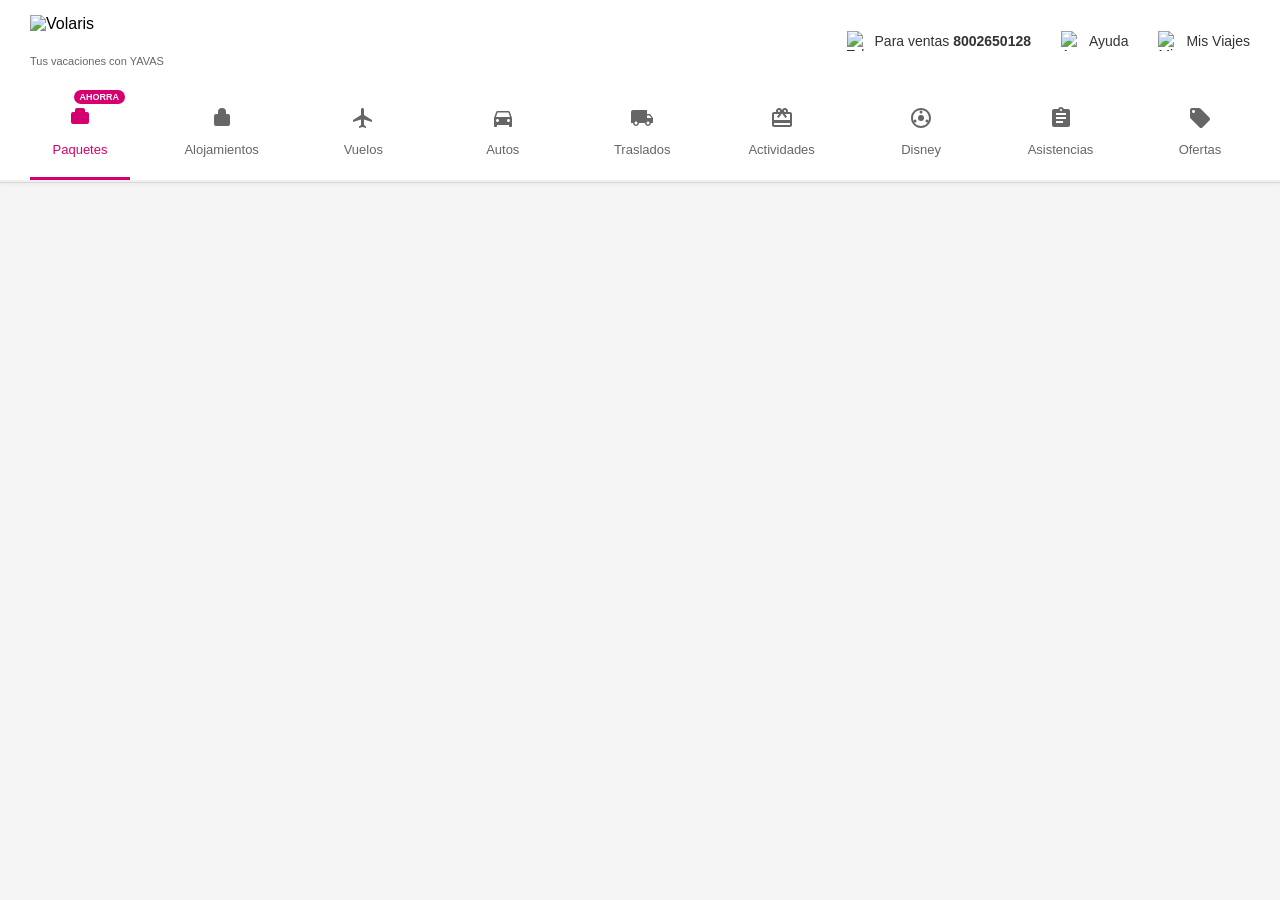
==== index.html @ 801d0556 "primeradiego" ====
<!DOCTYPE html>
<html lang="es">
<head>
    <meta charset="UTF-8">
    <meta name="viewport" content="width=device-width, initial-scale=1.0">
    <title>Volaris Vacaciones</title>
    <link rel="stylesheet" href="styles.css">
</head>
<body>
    <!-- Header -->
    <header class="header">
        <div class="header-container">
            <!-- Logo -->
            <div class="logo-section">
                <img src="logo-volaris.png" alt="Volaris" class="logo">
                <p class="logo-subtitle">Tus vacaciones con YAVAS</p>
            </div>

            <!-- Menú derecho -->
            <div class="header-right">
                <div class="header-item">
                    <img src="icon-phone.png" alt="Teléfono" class="icon-small">
                    <span>Para ventas <strong>8002650128</strong></span>
                </div>
                <div class="header-item">
                    <img src="icon-help.png" alt="Ayuda" class="icon-small">
                    <span>Ayuda</span>
                </div>
                <div class="header-item">
                    <img src="icon-suitcase.png" alt="Mis Viajes" class="icon-small">
                    <span>Mis Viajes</span>
                </div>
            </div>
        </div>

        <!-- Navegación principal -->
        <nav class="main-nav">
            <div class="nav-container">
                <a href="#" class="nav-item active">
                    <div class="nav-icon">
                        <svg width="24" height="24" viewBox="0 0 24 24" fill="currentColor">
                            <rect x="3" y="6" width="18" height="12" rx="2"/>
                            <path d="M7 6V4a2 2 0 012-2h6a2 2 0 012 2v2"/>
                        </svg>
                    </div>
                    <span>Paquetes</span>
                    <div class="active-badge">AHORRA</div>
                </a>

                <a href="#" class="nav-item">
                    <div class="nav-icon">
                        <svg width="24" height="24" viewBox="0 0 24 24" fill="currentColor">
                            <rect x="4" y="8" width="16" height="12" rx="2"/>
                            <path d="M8 8V6a4 4 0 018 0v2"/>
                        </svg>
                    </div>
                    <span>Alojamientos</span>
                </a>

                <a href="#" class="nav-item">
                    <div class="nav-icon">
                        <svg width="24" height="24" viewBox="0 0 24 24" fill="currentColor">
                            <path d="M21 16v-2l-8-5V3.5c0-.83-.67-1.5-1.5-1.5S10 2.67 10 3.5V9l-8 5v2l8-2.5V19l-2 1.5V22l3.5-1 3.5 1v-1.5L13 19v-5.5l8 2.5z"/>
                        </svg>
                    </div>
                    <span>Vuelos</span>
                </a>

                <a href="#" class="nav-item">
                    <div class="nav-icon">
                        <svg width="24" height="24" viewBox="0 0 24 24" fill="currentColor">
                            <path d="M18.92 6.01C18.72 5.42 18.16 5 17.5 5h-11c-.66 0-1.21.42-1.42 1.01L3 12v8c0 .55.45 1 1 1h1c.55 0 1-.45 1-1v-1h12v1c0 .55.45 1 1 1h1c.55 0 1-.45 1-1v-8l-2.08-5.99zM6.5 16c-.83 0-1.5-.67-1.5-1.5S5.67 13 6.5 13s1.5.67 1.5 1.5S7.33 16 6.5 16zm11 0c-.83 0-1.5-.67-1.5-1.5s.67-1.5 1.5-1.5 1.5.67 1.5 1.5-.67 1.5-1.5 1.5zM5 11l1.5-4.5h11L19 11H5z"/>
                        </svg>
                    </div>
                    <span>Autos</span>
                </a>

                <a href="#" class="nav-item">
                    <div class="nav-icon">
                        <svg width="24" height="24" viewBox="0 0 24 24" fill="currentColor">
                            <path d="M20 8h-3V4H3c-1.1 0-2 .9-2 2v11h2c0 1.66 1.34 3 3 3s3-1.34 3-3h6c0 1.66 1.34 3 3 3s3-1.34 3-3h2v-5l-3-4zM6 18.5c-.83 0-1.5-.67-1.5-1.5s.67-1.5 1.5-1.5 1.5.67 1.5 1.5-.67 1.5-1.5 1.5zm13.5-9l1.96 2.5H17V9.5h2.5zm-1.5 9c-.83 0-1.5-.67-1.5-1.5s.67-1.5 1.5-1.5 1.5.67 1.5 1.5-.67 1.5-1.5 1.5z"/>
                        </svg>
                    </div>
                    <span>Traslados</span>
                </a>

                <a href="#" class="nav-item">
                    <div class="nav-icon">
                        <svg width="24" height="24" viewBox="0 0 24 24" fill="currentColor">
                            <path d="M20 6h-2.18c.11-.31.18-.65.18-1 0-1.66-1.34-3-3-3-1.05 0-1.96.54-2.5 1.35l-.5.67-.5-.68C10.96 2.54 10.05 2 9 2 7.34 2 6 3.34 6 5c0 .35.07.69.18 1H4c-1.11 0-1.99.89-1.99 2L2 19c0 1.11.89 2 2 2h16c1.11 0 2-.89 2-2V8c0-1.11-.89-2-2-2zm-5-2c.55 0 1 .45 1 1s-.45 1-1 1-1-.45-1-1 .45-1 1-1zM9 4c.55 0 1 .45 1 1s-.45 1-1 1-1-.45-1-1 .45-1 1-1zm11 15H4v-2h16v2zm0-5H4V8h5.08L7 10.83 8.62 12 11 8.76l1-1.36 1 1.36L15.38 12 17 10.83 14.92 8H20v6z"/>
                        </svg>
                    </div>
                    <span>Actividades</span>
                </a>

                <a href="#" class="nav-item">
                    <div class="nav-icon">
                        <svg width="24" height="24" viewBox="0 0 24 24" fill="currentColor">
                            <circle cx="12" cy="12" r="3"/>
                            <circle cx="12" cy="6" r="1.5"/>
                            <circle cx="6" cy="15" r="1.5"/>
                            <circle cx="18" cy="15" r="1.5"/>
                            <path d="M12 2C6.48 2 2 6.48 2 12s4.48 10 10 10 10-4.48 10-10S17.52 2 12 2zm0 18c-4.41 0-8-3.59-8-8s3.59-8 8-8 8 3.59 8 8-3.59 8-8 8z"/>
                        </svg>
                    </div>
                    <span>Disney</span>
                </a>

                <a href="#" class="nav-item">
                    <div class="nav-icon">
                        <svg width="24" height="24" viewBox="0 0 24 24" fill="currentColor">
                            <path d="M19 3h-4.18C14.4 1.84 13.3 1 12 1c-1.3 0-2.4.84-2.82 2H5c-1.1 0-2 .9-2 2v14c0 1.1.9 2 2 2h14c1.1 0 2-.9 2-2V5c0-1.1-.9-2-2-2zm-7 0c.55 0 1 .45 1 1s-.45 1-1 1-1-.45-1-1 .45-1 1-1zm2 14H7v-2h7v2zm3-4H7v-2h10v2zm0-4H7V7h10v2z"/>
                        </svg>
                    </div>
                    <span>Asistencias</span>
                </a>

                <a href="#" class="nav-item">
                    <div class="nav-icon">
                        <svg width="24" height="24" viewBox="0 0 24 24" fill="currentColor">
                            <path d="M21.41 11.58l-9-9C12.05 2.22 11.55 2 11 2H4c-1.1 0-2 .9-2 2v7c0 .55.22 1.05.59 1.42l9 9c.36.36.86.58 1.41.58.55 0 1.05-.22 1.41-.59l7-7c.37-.36.59-.86.59-1.41 0-.55-.23-1.06-.59-1.42zM5.5 7C4.67 7 4 6.33 4 5.5S4.67 4 5.5 4 7 4.67 7 5.5 6.33 7 5.5 7z"/>
                        </svg>
                    </div>
                    <span>Ofertas</span>
                </a>
            </div>
        </nav>
    </header>
</body>
</html>
---- styles.css ----
* {
    margin: 0;
    padding: 0;
    box-sizing: border-box;
}

body {
    font-family: -apple-system, BlinkMacSystemFont, 'Segoe UI', Arial, sans-serif;
    background-color: #f5f5f5;
}

/* Header superior */
.header {
    background-color: white;
    border-bottom: 1px solid #e0e0e0;
}

.header-container {
    max-width: 1400px;
    margin: 0 auto;
    padding: 15px 30px;
    display: flex;
    justify-content: space-between;
    align-items: center;
}

.logo-section {
    display: flex;
    flex-direction: column;
    gap: 5px;
}

.logo {
    height: 35px;
}

.logo-subtitle {
    font-size: 11px;
    color: #666;
    margin: 0;
}

.header-right {
    display: flex;
    gap: 30px;
    align-items: center;
}

.header-item {
    display: flex;
    align-items: center;
    gap: 8px;
    font-size: 14px;
    color: #333;
    cursor: pointer;
}

.header-item:hover {
    color: #d5006d;
}

.icon-small {
    width: 20px;
    height: 20px;
}

/* Navegación principal */
.main-nav {
    background-color: white;
    border-bottom: 2px solid #f0f0f0;
    box-shadow: 0 2px 4px rgba(0,0,0,0.05);
}

.nav-container {
    max-width: 1400px;
    margin: 0 auto;
    padding: 0 30px;
    display: flex;
    justify-content: space-between;
    overflow-x: auto;
}

.nav-item {
    display: flex;
    flex-direction: column;
    align-items: center;
    padding: 20px 15px;
    text-decoration: none;
    color: #666;
    position: relative;
    transition: all 0.3s ease;
    min-width: 100px;
    gap: 8px;
}

.nav-item:hover {
    color: #d5006d;
    background-color: #fef5fb;
}

.nav-item.active {
    color: #d5006d;
    border-bottom: 3px solid #d5006d;
}

.nav-icon {
    width: 32px;
    height: 32px;
    display: flex;
    align-items: center;
    justify-content: center;
}

.nav-icon svg {
    width: 24px;
    height: 24px;
}

.nav-item span {
    font-size: 13px;
    font-weight: 500;
    text-align: center;
}

.active-badge {
    position: absolute;
    top: 8px;
    right: 5px;
    background-color: #d5006d;
    color: white;
    font-size: 9px;
    font-weight: bold;
    padding: 2px 6px;
    border-radius: 10px;
}

/* Responsive */
@media (max-width: 768px) {
    .header-container {
        flex-direction: column;
        gap: 15px;
    }

    .header-right {
        flex-wrap: wrap;
        justify-content: center;
    }

    .nav-container {
        overflow-x: scroll;
        -webkit-overflow-scrolling: touch;
    }

    .nav-item {
        min-width: 80px;
        padding: 15px 10px;
    }
}
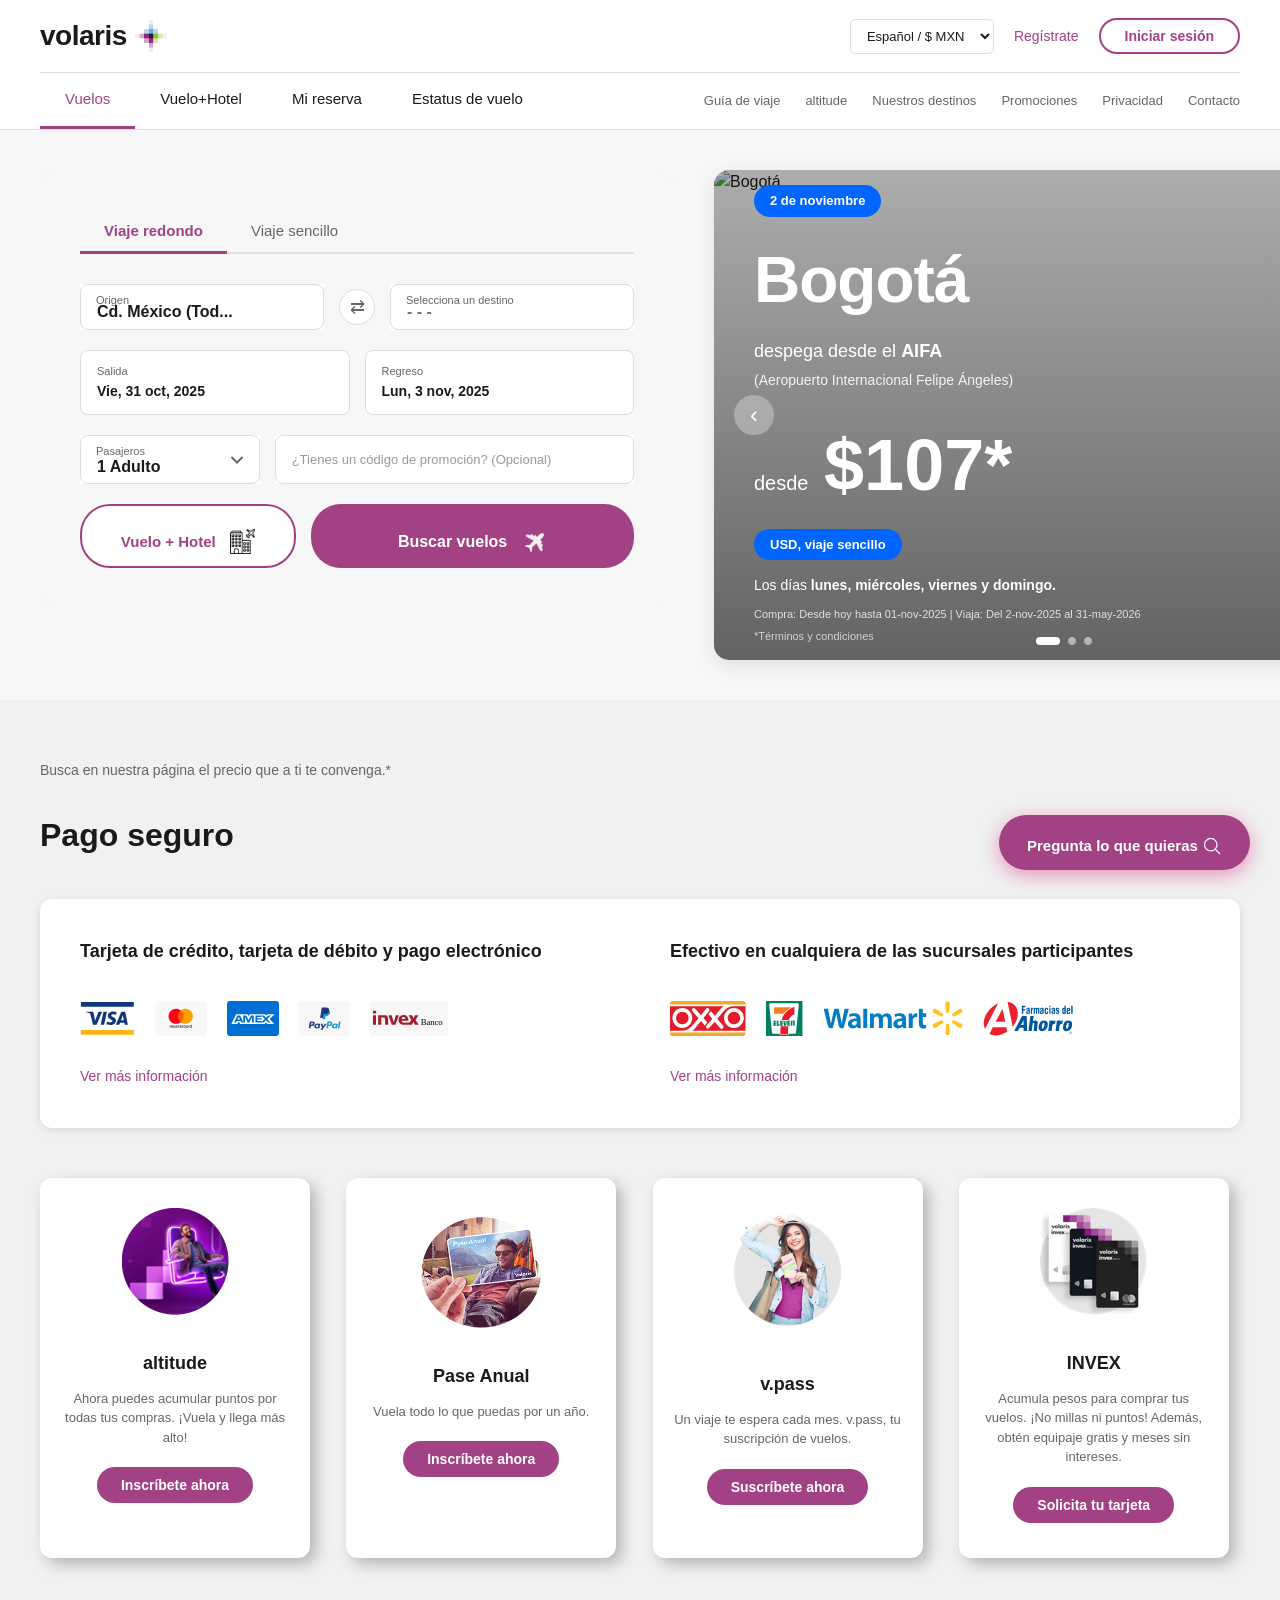
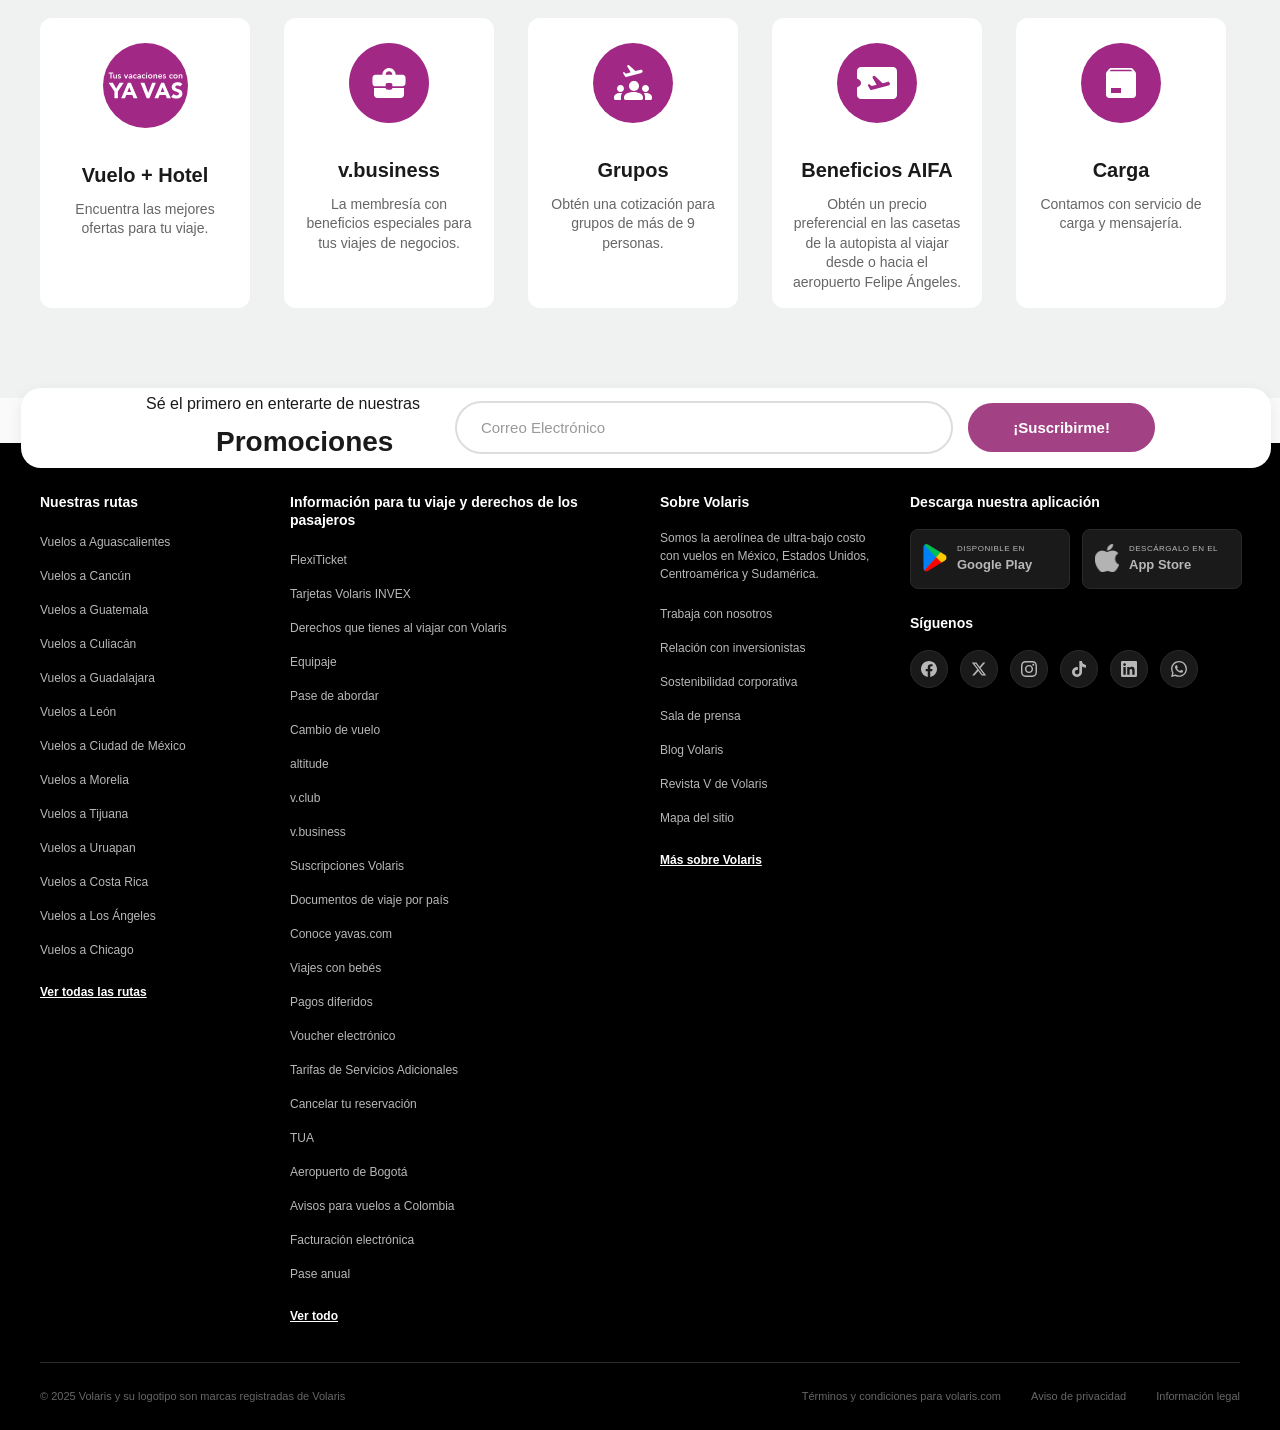
==== commit 83e7cff9: "Merge pull deivis-correcciones" ====
--- a/index.html
+++ b/index.html
@@ -1,130 +1,524 @@
 <!DOCTYPE html>
 <html lang="es">
+
 <head>
     <meta charset="UTF-8">
     <meta name="viewport" content="width=device-width, initial-scale=1.0">
-    <title>Volaris Vacaciones</title>
+    <title>Volaris - Las tarifas más bajas de México</title>
     <link rel="stylesheet" href="styles.css">
 </head>
+
 <body>
-    <!-- Header -->
-    <header class="header">
-        <div class="header-container">
-            <!-- Logo -->
-            <div class="logo-section">
-                <img src="logo-volaris.png" alt="Volaris" class="logo">
-                <p class="logo-subtitle">Tus vacaciones con YAVAS</p>
-            </div>
-
-            <!-- Menú derecho -->
-            <div class="header-right">
-                <div class="header-item">
-                    <img src="icon-phone.png" alt="Teléfono" class="icon-small">
-                    <span>Para ventas <strong>8002650128</strong></span>
-                </div>
-                <div class="header-item">
-                    <img src="icon-help.png" alt="Ayuda" class="icon-small">
-                    <span>Ayuda</span>
-                </div>
-                <div class="header-item">
-                    <img src="icon-suitcase.png" alt="Mis Viajes" class="icon-small">
-                    <span>Mis Viajes</span>
+    <header class="barrita-arriba">
+        <div class="caja-barrita">
+            <div class="fila-superior-header">
+                <div class="logotipo">
+                    <span class="texto-logo">volaris</span>
+                    <img class="iconito-logo" src="imagenes/volaris-removebg-preview.png"></img>
+                </div>
+
+                <div class="lado-derecho-superior">
+                    <select class="selector-idioma">
+                        <option>Español / $ MXN</option>
+                        <option>English / $ USD</option>
+                    </select>
+                    <a href="#" class="link-registrarse">Regístrate</a>
+                    <button class="boton-iniciar-sesion">Iniciar sesión</button>
+                </div>
+            </div>
+
+            <div class="fila-inferior-header">
+                <nav class="menu-principal">
+                    <a href="#" class="link-menu activo">Vuelos</a>
+                    <a href="#" class="link-menu">Vuelo+Hotel</a>
+                    <a href="#" class="link-menu">Mi reserva</a>
+                    <a href="#" class="link-menu">Estatus de vuelo</a>
+                </nav>
+
+                <div class="menu-secundario">
+                    <a href="#">Guía de viaje</a>
+                    <a href="#">altitude</a>
+                    <a href="#">Nuestros destinos</a>
+                    <a href="#">Promociones</a>
+                    <a href="#">Privacidad</a>
+                    <a href="#">Contacto</a>
                 </div>
             </div>
         </div>
-
-        <!-- Navegación principal -->
-        <nav class="main-nav">
-            <div class="nav-container">
-                <a href="#" class="nav-item active">
-                    <div class="nav-icon">
-                        <svg width="24" height="24" viewBox="0 0 24 24" fill="currentColor">
-                            <rect x="3" y="6" width="18" height="12" rx="2"/>
-                            <path d="M7 6V4a2 2 0 012-2h6a2 2 0 012 2v2"/>
-                        </svg>
-                    </div>
-                    <span>Paquetes</span>
-                    <div class="active-badge">AHORRA</div>
-                </a>
-
-                <a href="#" class="nav-item">
-                    <div class="nav-icon">
-                        <svg width="24" height="24" viewBox="0 0 24 24" fill="currentColor">
-                            <rect x="4" y="8" width="16" height="12" rx="2"/>
-                            <path d="M8 8V6a4 4 0 018 0v2"/>
-                        </svg>
-                    </div>
-                    <span>Alojamientos</span>
-                </a>
-
-                <a href="#" class="nav-item">
-                    <div class="nav-icon">
-                        <svg width="24" height="24" viewBox="0 0 24 24" fill="currentColor">
-                            <path d="M21 16v-2l-8-5V3.5c0-.83-.67-1.5-1.5-1.5S10 2.67 10 3.5V9l-8 5v2l8-2.5V19l-2 1.5V22l3.5-1 3.5 1v-1.5L13 19v-5.5l8 2.5z"/>
-                        </svg>
-                    </div>
-                    <span>Vuelos</span>
-                </a>
-
-                <a href="#" class="nav-item">
-                    <div class="nav-icon">
-                        <svg width="24" height="24" viewBox="0 0 24 24" fill="currentColor">
-                            <path d="M18.92 6.01C18.72 5.42 18.16 5 17.5 5h-11c-.66 0-1.21.42-1.42 1.01L3 12v8c0 .55.45 1 1 1h1c.55 0 1-.45 1-1v-1h12v1c0 .55.45 1 1 1h1c.55 0 1-.45 1-1v-8l-2.08-5.99zM6.5 16c-.83 0-1.5-.67-1.5-1.5S5.67 13 6.5 13s1.5.67 1.5 1.5S7.33 16 6.5 16zm11 0c-.83 0-1.5-.67-1.5-1.5s.67-1.5 1.5-1.5 1.5.67 1.5 1.5-.67 1.5-1.5 1.5zM5 11l1.5-4.5h11L19 11H5z"/>
-                        </svg>
-                    </div>
-                    <span>Autos</span>
-                </a>
-
-                <a href="#" class="nav-item">
-                    <div class="nav-icon">
-                        <svg width="24" height="24" viewBox="0 0 24 24" fill="currentColor">
-                            <path d="M20 8h-3V4H3c-1.1 0-2 .9-2 2v11h2c0 1.66 1.34 3 3 3s3-1.34 3-3h6c0 1.66 1.34 3 3 3s3-1.34 3-3h2v-5l-3-4zM6 18.5c-.83 0-1.5-.67-1.5-1.5s.67-1.5 1.5-1.5 1.5.67 1.5 1.5-.67 1.5-1.5 1.5zm13.5-9l1.96 2.5H17V9.5h2.5zm-1.5 9c-.83 0-1.5-.67-1.5-1.5s.67-1.5 1.5-1.5 1.5.67 1.5 1.5-.67 1.5-1.5 1.5z"/>
-                        </svg>
-                    </div>
-                    <span>Traslados</span>
-                </a>
-
-                <a href="#" class="nav-item">
-                    <div class="nav-icon">
-                        <svg width="24" height="24" viewBox="0 0 24 24" fill="currentColor">
-                            <path d="M20 6h-2.18c.11-.31.18-.65.18-1 0-1.66-1.34-3-3-3-1.05 0-1.96.54-2.5 1.35l-.5.67-.5-.68C10.96 2.54 10.05 2 9 2 7.34 2 6 3.34 6 5c0 .35.07.69.18 1H4c-1.11 0-1.99.89-1.99 2L2 19c0 1.11.89 2 2 2h16c1.11 0 2-.89 2-2V8c0-1.11-.89-2-2-2zm-5-2c.55 0 1 .45 1 1s-.45 1-1 1-1-.45-1-1 .45-1 1-1zM9 4c.55 0 1 .45 1 1s-.45 1-1 1-1-.45-1-1 .45-1 1-1zm11 15H4v-2h16v2zm0-5H4V8h5.08L7 10.83 8.62 12 11 8.76l1-1.36 1 1.36L15.38 12 17 10.83 14.92 8H20v6z"/>
-                        </svg>
-                    </div>
-                    <span>Actividades</span>
-                </a>
-
-                <a href="#" class="nav-item">
-                    <div class="nav-icon">
-                        <svg width="24" height="24" viewBox="0 0 24 24" fill="currentColor">
-                            <circle cx="12" cy="12" r="3"/>
-                            <circle cx="12" cy="6" r="1.5"/>
-                            <circle cx="6" cy="15" r="1.5"/>
-                            <circle cx="18" cy="15" r="1.5"/>
-                            <path d="M12 2C6.48 2 2 6.48 2 12s4.48 10 10 10 10-4.48 10-10S17.52 2 12 2zm0 18c-4.41 0-8-3.59-8-8s3.59-8 8-8 8 3.59 8 8-3.59 8-8 8z"/>
-                        </svg>
-                    </div>
-                    <span>Disney</span>
-                </a>
-
-                <a href="#" class="nav-item">
-                    <div class="nav-icon">
-                        <svg width="24" height="24" viewBox="0 0 24 24" fill="currentColor">
-                            <path d="M19 3h-4.18C14.4 1.84 13.3 1 12 1c-1.3 0-2.4.84-2.82 2H5c-1.1 0-2 .9-2 2v14c0 1.1.9 2 2 2h14c1.1 0 2-.9 2-2V5c0-1.1-.9-2-2-2zm-7 0c.55 0 1 .45 1 1s-.45 1-1 1-1-.45-1-1 .45-1 1-1zm2 14H7v-2h7v2zm3-4H7v-2h10v2zm0-4H7V7h10v2z"/>
-                        </svg>
-                    </div>
-                    <span>Asistencias</span>
-                </a>
-
-                <a href="#" class="nav-item">
-                    <div class="nav-icon">
-                        <svg width="24" height="24" viewBox="0 0 24 24" fill="currentColor">
-                            <path d="M21.41 11.58l-9-9C12.05 2.22 11.55 2 11 2H4c-1.1 0-2 .9-2 2v7c0 .55.22 1.05.59 1.42l9 9c.36.36.86.58 1.41.58.55 0 1.05-.22 1.41-.59l7-7c.37-.36.59-.86.59-1.41 0-.55-.23-1.06-.59-1.42zM5.5 7C4.67 7 4 6.33 4 5.5S4.67 4 5.5 4 7 4.67 7 5.5 6.33 7 5.5 7z"/>
-                        </svg>
-                    </div>
-                    <span>Ofertas</span>
-                </a>
-            </div>
-        </nav>
     </header>
+
+    <main class="contenido-principal">
+        <section class="seccion-reserva">
+            <div class="contenedor-reserva">
+                <div class="caja-formulario">
+                    <div class="pestañitas-viaje">
+                        <button class="pestaña-viaje activo">Viaje redondo</button>
+                        <button class="pestaña-viaje">Viaje sencillo</button>
+                    </div>
+
+                    <div class="formulario-reserva">
+                        <div class="fila-formulario">
+                            <div class="campito-formulario">
+                                <input type="text" value="Cd. México (Tod..." readonly>
+                                <label>Origen</label>
+                            </div>
+                            <button class="boton-intercambio">⇄</button>
+                            <div class="campito-formulario">
+                                <input type="text" placeholder="- - -" readonly>
+                                <label>Selecciona un destino</label>
+                            </div>
+                        </div>
+
+                        <div class="fila-formulario">
+                            <div class="campito-formulario campo-fecha">
+                                <img src="imagenes/calendario_right.png" class="iconito" alt="">
+                                <div>
+                                    <div class="etiqueta-fecha">Salida</div>
+                                    <div class="valor-fecha">Vie, 31 oct, 2025</div>
+                                </div>
+                            </div>
+                            <div class="campito-formulario campo-fecha">
+                                <img src="imagenes/calendario_left.png" class="iconito" alt="">
+                                <div>
+                                    <div class="etiqueta-fecha">Regreso</div>
+                                    <div class="valor-fecha">Lun, 3 nov, 2025</div>
+                                </div>
+                            </div>
+                        </div>
+
+                        <div class="fila-formulario">
+                            <div class="campito-formulario campo-pasajeros">
+                                <label>Pasajeros</label>
+                                <select>
+                                    <option>1 Adulto</option>
+                                    <option>2 Adultos</option>
+                                    <option>3 Adultos</option>
+                                </select>
+                            </div>
+                            <div class="campito-formulario campo-promocion">
+                                <input type="text" placeholder="¿Tienes un código de promoción? (Opcional)">
+                            </div>
+                        </div>
+
+                        <div class="acciones-formulario">
+                            <button class="boton-borde">
+                                Vuelo + Hotel
+                                <img class="iconito" src="imagenes/hotel_avion.png" alt="hotel_avion">
+                            </button>
+                            <button class="boton-buscar">
+                                Buscar vuelos
+                                <img class="iconito" src="imagenes/plane.png" alt="hotel_avion">
+                            </button>
+                        </div>
+                    </div>
+                </div>
+
+                <div class="banner-grande">
+                    <img src="https://images.unsplash.com/photo-1568849676085-51415703900f?w=800" alt="Bogotá">
+                    <div class="contenido-banner">
+                        <div class="etiquetita-banner">2 de noviembre</div>
+                        <h2>Bogotá</h2>
+                        <p class="subtitulo-banner">despega desde el <strong>AIFA</strong></p>
+                        <p class="subtitulo-chiquito-banner">(Aeropuerto Internacional Felipe Ángeles)</p>
+                        <div class="precio-banner">
+                            desde <span class="precio">$107*</span>
+                        </div>
+                        <div class="etiquetita-azul-banner">USD, viaje sencillo</div>
+                        <p class="dias-banner">Los días <strong>lunes, miércoles, viernes y domingo.</strong></p>
+                        <p class="notita-banner">Compra: Desde hoy hasta 01-nov-2025 | Viaja: Del 2-nov-2025 al
+                            31-may-2026</p>
+                        <p class="terminos-banner">*Términos y condiciones</p>
+                    </div>
+                    <div class="puntitos-carrusel">
+                        <span class="puntito activo"></span>
+                        <span class="puntito"></span>
+                        <span class="puntito"></span>
+                    </div>
+                    <button class="flecha-anterior-carrusel">‹</button>
+                    <button class="flecha-siguiente-carrusel">›</button>
+                </div>
+            </div>
+        </section>
+
+        <!-- <section class="mejores-vuelos">
+            <div class="contenedor-principal">
+                <h2 class="titulo-seccion">Mejores vuelos con Volaris</h2>
+
+                <div class="filtros">
+                    <select class="selector-filtro">
+                        <option>De: Cd. México (AICM)</option>
+                    </select>
+                    <select class="selector-filtro">
+                        <option>Presupuesto</option>
+                    </select>
+                    <button class="boton-reiniciar">Reiniciar</button>
+                    <div class="ordenar-por">
+                        <span>≡ Ordenar por: Popularidad ▼</span>
+                    </div>
+                </div>
+
+                <div class="grilla-vuelos">
+                    <div class="tarjetita-vuelo">
+                        <div class="etiquetita-tarjeta">1/20</div>
+                        <img src="https://images.unsplash.com/photo-1512453979798-5ea266f8880c?w=400" alt="Cancún">
+                        <div class="contenido-tarjeta">
+                            <h3>Ciudad de México (MEX) a Cancún (CUN)</h3>
+                            <p class="fecha">26/01/2026</p>
+                            <div class="info-precio">
+                                <p class="etiqueta-precio">Desde</p>
+                                <p class="precio">689 MXN*</p>
+                            </div>
+                            <p class="detalles">Visto hace: 8 minutos .</p>
+                            <p class="detalles">Sencillo, Clase Económica</p>
+                            <button class="boton-reservar">Reserva ahora</button>
+                        </div>
+                    </div>
+
+                    <div class="tarjetita-vuelo">
+                        <div class="etiquetita-tarjeta">2/20</div>
+                        <img src="https://images.unsplash.com/photo-1518235506717-e1ed3306a89b?w=400" alt="Guadalajara">
+                        <div class="contenido-tarjeta">
+                            <h3>Ciudad de México (MEX) a Tijuana (TIJ)</h3>
+                            <p class="fecha">27/01/2026</p>
+                            <div class="info-precio">
+                                <p class="etiqueta-precio">Desde</p>
+                                <p class="precio">1,129 MXN*</p>
+                            </div>
+                            <p class="detalles">Visto hace: 24 minutos .</p>
+                            <p class="detalles">Sencillo, Clase Económica</p>
+                            <button class="boton-reservar">Reserva ahora</button>
+                        </div>
+                    </div>
+
+                    <div class="tarjetita-vuelo">
+                        <div class="etiquetita-tarjeta">3/20</div>
+                        <img src="https://images.unsplash.com/photo-1518639192441-8fce0a366e2e?w=400" alt="Guadalajara">
+                        <div class="contenido-tarjeta">
+                            <h3>Ciudad de México (MEX) a Guadalajara (GDL)</h3>
+                            <p class="fecha">03/12/2025</p>
+                            <div class="info-precio">
+                                <p class="etiqueta-precio">Desde</p>
+                                <p class="precio">454 MXN*</p>
+                            </div>
+                            <p class="detalles">Visto hace: 19 minutos .</p>
+                            <p class="detalles">Sencillo, Clase Económica</p>
+                            <button class="boton-reservar">Reserva ahora</button>
+                        </div>
+                    </div>
+
+                    <div class="tarjetita-vuelo">
+                        <div class="etiquetita-tarjeta">4/20</div>
+                        <img src="https://images.unsplash.com/photo-1559827260-dc66d52bef19?w=400" alt="Monterrey">
+                        <div class="contenido-tarjeta">
+                            <h3>Ciudad de México (MEX) a Monterrey (MTY)</h3>
+                            <p class="fecha">30/11/2025</p>
+                            <div class="info-precio">
+                                <p class="etiqueta-precio">Desde</p>
+                                <p class="precio">259 MXN*</p>
+                            </div>
+                            <p class="detalles">Visto hace: 4 minutos .</p>
+                            <p class="detalles">Sencillo, Clase Económica</p>
+                            <button class="boton-reservar">Reserva ahora</button>
+                        </div>
+                    </div>
+                </div>
+
+                <div class="paginacion-vuelos">
+                    <span class="dot-paginacion activo"></span>
+                    <span class="dot-paginacion"></span>
+                    <span class="dot-paginacion"></span>
+                    <span class="dot-paginacion"></span>
+                    <span class="dot-paginacion"></span>
+                </div>
+            </div>
+        </section> -->
+
+        <section class="seccion-pagos">
+            <div class="contenedor-principal">
+                <p class="texto-intro-pago">Busca en nuestra página el precio que a ti te convenga.*</p>
+
+                <h2 class="titulo-pago-seguro">Pago seguro</h2>
+
+                <div class="caja-metodos-pago">
+                    <div class="columna-pago">
+                        <h3>Tarjeta de crédito, tarjeta de débito y pago electrónico</h3>
+                        <div class="logitos-pago-horizontal">
+                            <img src="imagenes/visa.svg" alt="Visa" class="logo-pago">
+                            <img src="imagenes/mastercard.svg" alt="Mastercard" class="logo-pago">
+                            <img src="imagenes/amex.svg" alt="American Express" class="logo-pago">
+                            <img src="imagenes/paypal.svg" alt="PayPal" class="logo-pago">
+                            <img src="imagenes/invex.svg" alt="Invex" class="logo-pago">
+                        </div>
+                        <a href="#" class="link-mas-info">Ver más información</a>
+                    </div>
+
+                    <div class="columna-pago">
+                        <h3>Efectivo en cualquiera de las sucursales participantes</h3>
+                        <div class="logitos-pago-horizontal">
+                            <img src="imagenes/oxxo.svg" alt="OXXO" class="logo-pago">
+                            <img src="imagenes/seven.svg" alt="7-Eleven" class="logo-pago">
+                            <img src="imagenes/walmart.svg" alt="Walmart" class="logo-pago">
+                            <img src="imagenes/famahorro.svg" alt="Farmacias del Ahorro" class="logo-pago">
+                        </div>
+                        <a href="#" class="link-mas-info">Ver más información</a>
+                    </div>
+                </div>
+
+                <div class="grilla-servicios">
+                    <div class="tarjeta-servicio">
+                        <div class="iconito-servicio">
+                            <img src="imagenes/altitude.png" alt="altitude">
+                        </div>
+                        <h3>altitude</h3>
+                        <p>Ahora puedes acumular puntos por todas tus compras. ¡Vuela y llega más alto!</p>
+                        <button class="boton-servicio">Inscríbete ahora</button>
+                    </div>
+
+                    <div class="tarjeta-servicio">
+                        <div class="iconito-servicio">
+                            <img class="img-servicio" src="imagenes/paseanual.png" alt="pase anual">
+                        </div>
+                        <h3>Pase Anual</h3>
+                        <p>Vuela todo lo que puedas por un año.</p>
+                        <button class="boton-servicio">Inscríbete ahora</button>
+                    </div>
+
+                    <div class="tarjeta-servicio">
+                        <div class="iconito-servicio">
+                            <img src="imagenes/pass.png" alt="pass">
+                        </div>
+                        <h3>v.pass</h3>
+                        <p>Un viaje te espera cada mes. v.pass, tu suscripción de vuelos.</p>
+                        <button class="boton-servicio">Suscríbete ahora</button>
+                    </div>
+
+                    <div class="tarjeta-servicio">
+                        <div class="iconito-servicio">
+                            <img src="imagenes/invex.png" alt="pase anual">
+                        </div>
+                        <h3>INVEX</h3>
+                        <p>Acumula pesos para comprar tus vuelos. ¡No millas ni puntos! Además, obtén equipaje gratis y
+                            meses sin intereses.</p>
+                        <button class="boton-servicio">Solicita tu tarjeta</button>
+                    </div>
+                </div>
+            </div>
+        </section>
+
+        <section class="servicios-extras">
+            <div class="contenedor-principal">
+                <div class="fila-servicios">
+                    <div class="cajita-servicio">
+                        <div class="iconote-servicio">
+                            <img class="img-vuelo-hotel" src="imagenes/hoveryavas.svg" alt="vuelo">
+                        </div>
+                        <h3>Vuelo + Hotel</h3>
+                        <p>Encuentra las mejores ofertas para tu viaje.</p>
+                    </div>
+
+                    <div class="cajita-servicio">
+                        <div class="iconote-servicio">
+                            <img src="imagenes/business.svg" alt="business">
+                        </div>
+                        <h3>v.business</h3>
+                        <p>La membresía con beneficios especiales para tus viajes de negocios.</p>
+                    </div>
+
+                    <div class="cajita-servicio">
+                        <div class="iconote-servicio">
+                            <img src="imagenes/grupos.svg" alt="groups">
+                        </div>
+                        <h3>Grupos</h3>
+                        <p>Obtén una cotización para grupos de más de 9 personas.</p>
+                    </div>
+
+                    <div class="cajita-servicio">
+                        <div class="iconote-servicio">
+                            <img src="imagenes/beneficios.svg" alt="beneficios">
+                        </div>
+                        <h3>Beneficios AIFA</h3>
+                        <p>Obtén un precio preferencial en las casetas de la autopista al viajar desde o hacia el
+                            aeropuerto Felipe Ángeles.</p>
+                    </div>
+
+                    <div class="cajita-servicio">
+                        <div class="iconote-servicio">
+                            <img src="imagenes/cargos.svg" alt="beneficios">
+                        </div>
+                        <h3>Carga</h3>
+                        <p>Contamos con servicio de carga y mensajería.</p>
+                    </div>
+                </div>
+            </div>
+        </section>
+
+        <section class="boletin">
+            <div class="contenedor-principal">
+                <div class="contenido-boletin">
+                    <p>Sé el primero en enterarte de nuestras</p>
+                    <h2>Promociones</h2>
+                </div>
+                <div class="formulario-boletin">
+                    <input type="email" placeholder="Correo Electrónico">
+                    <button class="boton-suscribirse">¡Suscribirme!</button>
+                </div>
+            </div>
+        </section>
+    </main>
+
+    <footer class="pie-de-pagina">
+        <div class="contenedor-pie">
+            <div class="columnas-pie">
+                <div class="columna-pie">
+                    <h4>Nuestras rutas</h4>
+                    <ul>
+                        <li><a href="#">Vuelos a Aguascalientes</a></li>
+                        <li><a href="#">Vuelos a Cancún</a></li>
+                        <li><a href="#">Vuelos a Guatemala</a></li>
+                        <li><a href="#">Vuelos a Culiacán</a></li>
+                        <li><a href="#">Vuelos a Guadalajara</a></li>
+                        <li><a href="#">Vuelos a León</a></li>
+                        <li><a href="#">Vuelos a Ciudad de México</a></li>
+                        <li><a href="#">Vuelos a Morelia</a></li>
+                        <li><a href="#">Vuelos a Tijuana</a></li>
+                        <li><a href="#">Vuelos a Uruapan</a></li>
+                        <li><a href="#">Vuelos a Costa Rica</a></li>
+                        <li><a href="#">Vuelos a Los Ángeles</a></li>
+                        <li><a href="#">Vuelos a Chicago</a></li>
+                    </ul>
+                    <a href="#" class="link-ver-todo">Ver todas las rutas</a>
+                </div>
+
+                <div class="columna-pie">
+                    <h4>Información para tu viaje y derechos de los pasajeros</h4>
+                    <ul>
+                        <li><a href="#">FlexiTicket</a></li>
+                        <li><a href="#">Tarjetas Volaris INVEX</a></li>
+                        <li><a href="#">Derechos que tienes al viajar con Volaris</a></li>
+                        <li><a href="#">Equipaje</a></li>
+                        <li><a href="#">Pase de abordar</a></li>
+                        <li><a href="#">Cambio de vuelo</a></li>
+                        <li><a href="#">altitude</a></li>
+                        <li><a href="#">v.club</a></li>
+                        <li><a href="#">v.business</a></li>
+                        <li><a href="#">Suscripciones Volaris</a></li>
+                        <li><a href="#">Documentos de viaje por país</a></li>
+                        <li><a href="#">Conoce yavas.com</a></li>
+                        <li><a href="#">Viajes con bebés</a></li>
+                        <li><a href="#">Pagos diferidos</a></li>
+                        <li><a href="#">Voucher electrónico</a></li>
+                        <li><a href="#">Tarifas de Servicios Adicionales</a></li>
+                        <li><a href="#">Cancelar tu reservación</a></li>
+                        <li><a href="#">TUA</a></li>
+                        <li><a href="#">Aeropuerto de Bogotá</a></li>
+                        <li><a href="#">Avisos para vuelos a Colombia</a></li>
+                        <li><a href="#">Facturación electrónica</a></li>
+                        <li><a href="#">Pase anual</a></li>
+                    </ul>
+                    <a href="#" class="link-ver-todo">Ver todo</a>
+                </div>
+
+                <div class="columna-pie">
+                    <h4>Sobre Volaris</h4>
+                    <p class="descripcion-volaris">Somos la aerolínea de ultra-bajo costo con vuelos en México, Estados
+                        Unidos, Centroamérica y Sudamérica.</p>
+                    <ul>
+                        <li><a href="#">Trabaja con nosotros</a></li>
+                        <li><a href="#">Relación con inversionistas</a></li>
+                        <li><a href="#">Sostenibilidad corporativa</a></li>
+                        <li><a href="#">Sala de prensa</a></li>
+                        <li><a href="#">Blog Volaris</a></li>
+                        <li><a href="#">Revista V de Volaris</a></li>
+                        <li><a href="#">Mapa del sitio</a></li>
+                    </ul>
+                    <a href="#" class="link-ver-todo">Más sobre Volaris</a>
+                </div>
+
+                <div class="columna-pie">
+                    <h4>Descarga nuestra aplicación</h4>
+                    <div class="botones-app">
+                        <a href="#" class="boton-app">
+                            <span class="iconito-app">
+                                <img class="img-app" src="imagenes/gogleplay.png" alt="play store">
+                            </span>
+                            <div>
+                                <div class="etiqueta-app">DISPONIBLE EN</div>
+                                <div class="nombre-app">Google Play</div>
+                            </div>
+                        </a>
+                        <a href="#" class="boton-app">
+                            <span class="iconito-app">
+                                <img class="img-app" src="imagenes/apple.png" alt="app store">
+                            </span>
+                            <div>
+                                <div class="etiqueta-app">Descárgalo en el</div>
+                                <div class="nombre-app">App Store</div>
+                            </div>
+                        </a>
+                    </div>
+
+                    <h4 class="titulo-redes-sociales">Síguenos</h4>
+                    <div class="iconitos-redes">
+                        <a href="#" class="iconito-red-social">
+                            <svg width="20" height="20" viewBox="0 0 24 24" fill="currentColor">
+                                <path
+                                    d="M24 12.073c0-6.627-5.373-12-12-12s-12 5.373-12 12c0 5.99 4.388 10.954 10.125 11.854v-8.385H7.078v-3.47h3.047V9.43c0-3.007 1.792-4.669 4.533-4.669 1.312 0 2.686.235 2.686.235v2.953H15.83c-1.491 0-1.956.925-1.956 1.874v2.25h3.328l-.532 3.47h-2.796v8.385C19.612 23.027 24 18.062 24 12.073z" />
+                            </svg>
+                        </a>
+                        <a href="#" class="iconito-red-social">
+                            <svg width="20" height="20" viewBox="0 0 24 24" fill="currentColor">
+                                <path
+                                    d="M18.244 2.25h3.308l-7.227 8.26 8.502 11.24H16.17l-5.214-6.817L4.99 21.75H1.68l7.73-8.835L1.254 2.25H8.08l4.713 6.231zm-1.161 17.52h1.833L7.084 4.126H5.117z" />
+                            </svg>
+                        </a>
+                        <a href="#" class="iconito-red-social">
+                            <svg width="20" height="20" viewBox="0 0 24 24" fill="currentColor">
+                                <path
+                                    d="M12 2.163c3.204 0 3.584.012 4.85.07 3.252.148 4.771 1.691 4.919 4.919.058 1.265.069 1.645.069 4.849 0 3.205-.012 3.584-.069 4.849-.149 3.225-1.664 4.771-4.919 4.919-1.266.058-1.644.07-4.85.07-3.204 0-3.584-.012-4.849-.07-3.26-.149-4.771-1.699-4.919-4.92-.058-1.265-.07-1.644-.07-4.849 0-3.204.013-3.583.07-4.849.149-3.227 1.664-4.771 4.919-4.919 1.266-.057 1.645-.069 4.849-.069zm0-2.163c-3.259 0-3.667.014-4.947.072-4.358.2-6.78 2.618-6.98 6.98-.059 1.281-.073 1.689-.073 4.948 0 3.259.014 3.668.072 4.948.2 4.358 2.618 6.78 6.98 6.98 1.281.058 1.689.072 4.948.072 3.259 0 3.668-.014 4.948-.072 4.354-.2 6.782-2.618 6.979-6.98.059-1.28.073-1.689.073-4.948 0-3.259-.014-3.667-.072-4.947-.196-4.354-2.617-6.78-6.979-6.98-1.281-.059-1.69-.073-4.949-.073zm0 5.838c-3.403 0-6.162 2.759-6.162 6.162s2.759 6.163 6.162 6.163 6.162-2.759 6.162-6.163c0-3.403-2.759-6.162-6.162-6.162zm0 10.162c-2.209 0-4-1.79-4-4 0-2.209 1.791-4 4-4s4 1.791 4 4c0 2.21-1.791 4-4 4zm6.406-11.845c-.796 0-1.441.645-1.441 1.44s.645 1.44 1.441 1.44c.795 0 1.439-.645 1.439-1.44s-.644-1.44-1.439-1.44z" />
+                            </svg>
+                        </a>
+                        <a href="#" class="iconito-red-social">
+                            <svg width="20" height="20" viewBox="0 0 24 24" fill="currentColor">
+                                <path
+                                    d="M12.53.02C13.84 0 15.14.01 16.44 0c.08 1.53.63 3.09 1.75 4.17 1.12 1.11 2.7 1.62 4.24 1.79v4.03c-1.44-.05-2.89-.35-4.2-.97-.57-.26-1.1-.59-1.62-.93-.01 2.92.01 5.84-.02 8.75-.08 1.4-.54 2.79-1.35 3.94-1.31 1.92-3.58 3.17-5.91 3.21-1.43.08-2.86-.31-4.08-1.03-2.02-1.19-3.44-3.37-3.65-5.71-.02-.5-.03-1-.01-1.49.18-1.9 1.12-3.72 2.58-4.96 1.66-1.44 3.98-2.13 6.15-1.72.02 1.48-.04 2.96-.04 4.44-.99-.32-2.15-.23-3.02.37-.63.41-1.11 1.04-1.36 1.75-.21.51-.15 1.07-.14 1.61.24 1.64 1.82 3.02 3.5 2.87 1.12-.01 2.19-.66 2.77-1.61.19-.33.4-.67.41-1.06.1-1.79.06-3.57.07-5.36.01-4.03-.01-8.05.02-12.07z" />
+                            </svg>
+                        </a>
+                        <a href="#" class="iconito-red-social">
+                            <svg width="20" height="20" viewBox="0 0 24 24" fill="currentColor">
+                                <path
+                                    d="M20.447 20.452h-3.554v-5.569c0-1.328-.027-3.037-1.852-3.037-1.853 0-2.136 1.445-2.136 2.939v5.667H9.351V9h3.414v1.561h.046c.477-.9 1.637-1.85 3.37-1.85 3.601 0 4.267 2.37 4.267 5.455v6.286zM5.337 7.433c-1.144 0-2.063-.926-2.063-2.065 0-1.138.92-2.063 2.063-2.063 1.14 0 2.064.925 2.064 2.063 0 1.139-.925 2.065-2.064 2.065zm1.782 13.019H3.555V9h3.564v11.452zM22.225 0H1.771C.792 0 0 .774 0 1.729v20.542C0 23.227.792 24 1.771 24h20.451C23.2 24 24 23.227 24 22.271V1.729C24 .774 23.2 0 22.222 0h.003z" />
+                            </svg>
+                        </a>
+                        <a href="#" class="iconito-red-social">
+                            <svg width="20" height="20" viewBox="0 0 24 24" fill="currentColor">
+                                <path
+                                    d="M17.472 14.382c-.297-.149-1.758-.867-2.03-.967-.273-.099-.471-.148-.67.15-.197.297-.767.966-.94 1.164-.173.199-.347.223-.644.075-.297-.15-1.255-.463-2.39-1.475-.883-.788-1.48-1.761-1.653-2.059-.173-.297-.018-.458.13-.606.134-.133.298-.347.446-.52.149-.174.198-.298.298-.497.099-.198.05-.371-.025-.52-.075-.149-.669-1.612-.916-2.207-.242-.579-.487-.5-.669-.51-.173-.008-.371-.01-.57-.01-.198 0-.52.074-.792.372-.272.297-1.04 1.016-1.04 2.479 0 1.462 1.065 2.875 1.213 3.074.149.198 2.096 3.2 5.077 4.487.709.306 1.262.489 1.694.625.712.227 1.36.195 1.871.118.571-.085 1.758-.719 2.006-1.413.248-.694.248-1.289.173-1.413-.074-.124-.272-.198-.57-.347m-5.421 7.403h-.004a9.87 9.87 0 01-5.031-1.378l-.361-.214-3.741.982.998-3.648-.235-.374a9.86 9.86 0 01-1.51-5.26c.001-5.45 4.436-9.884 9.888-9.884 2.64 0 5.122 1.03 6.988 2.898a9.825 9.825 0 012.893 6.994c-.003 5.45-4.437 9.884-9.885 9.884m8.413-18.297A11.815 11.815 0 0012.05 0C5.495 0 .16 5.335.157 11.892c0 2.096.547 4.142 1.588 5.945L.057 24l6.305-1.654a11.882 11.882 0 005.683 1.448h.005c6.554 0 11.89-5.335 11.893-11.893a11.821 11.821 0 00-3.48-8.413Z" />
+                            </svg>
+                        </a>
+                    </div>
+                </div>
+            </div>
+
+            <div class="fondo-pie">
+                <p>© 2025 Volaris y su logotipo son marcas registradas de Volaris</p>
+                <div class="links-pie">
+                    <a href="#">Términos y condiciones para volaris.com</a>
+                    <a href="#">Aviso de privacidad</a>
+                    <a href="#">Información legal</a>
+                </div>
+            </div>
+        </div>
+    </footer>
+
+    <button class="boton-chat">
+        Pregunta lo que quieras
+        <svg width="20" height="20" xmlns="http://www.w3.org/2000/svg" fill="none" viewBox="0 0 24 24"
+            stroke-width="1.5" stroke="currentColor" class="size-8 lupa">
+            <path stroke-linecap="round" stroke-linejoin="round"
+                d="m21 21-5.197-5.197m0 0A7.5 7.5 0 1 0 5.196 5.196a7.5 7.5 0 0 0 10.607 10.607Z" />
+        </svg>
+
+    </button>
 </body>
+
 </html>
--- a/styles.css
+++ b/styles.css
@@ -1,3 +1,14 @@
+/* Variables de colores Volaris */
+:root {
+    --volaris-magenta: #a24284;
+    --volaris-purple: hsl(285, 48%, 34%);
+    --volaris-dark: #1a1a1a;
+    --volaris-gray: #666;
+    --volaris-light-gray: #f5f5f5;
+    --white: #ffffff;
+    --border-gray: #ddd;
+}
+
 * {
     margin: 0;
     padding: 0;
@@ -6,153 +17,1290 @@
 
 body {
     font-family: -apple-system, BlinkMacSystemFont, 'Segoe UI', Arial, sans-serif;
-    background-color: #f5f5f5;
-}
-
-/* Header superior */
-.header {
-    background-color: white;
-    border-bottom: 1px solid #e0e0e0;
-}
-
-.header-container {
+    color: var(--volaris-dark);
+    line-height: 1.5;
+    background-color: #fafafa;
+}
+
+.contenedor-principal {
     max-width: 1400px;
     margin: 0 auto;
-    padding: 15px 30px;
+    padding: 0 40px;
+}
+
+
+.barrita-arriba {
+    background-color: var(--white);
+    border-bottom: 1px solid #e0e0e0;
+    position: sticky;
+    top: 0;
+    z-index: 1000;
+}
+
+.caja-barrita {
+    max-width: 1400px;
+    margin: 0 auto;
+    padding: 0 40px;
+}
+
+.fila-superior-header {
     display: flex;
     justify-content: space-between;
     align-items: center;
-}
-
-.logo-section {
+    padding: 15px 0;
+}
+
+.logotipo {
+    display: flex;
+    align-items: center;
+    gap: 8px;
+}
+
+.texto-logo {
+    color: var(--volaris-dark);
+    font-size: 28px;
+    font-weight: bold;
+    letter-spacing: -0.5px;
+}
+
+.iconito-logo {
+    width: 32px;
+    height: 32px;
+    display: flex;
+    align-items: center;
+    justify-content: center;
+    border-radius: 6px;
+    font-size: 18px;
+}
+
+.lado-derecho-superior {
+    display: flex;
+    align-items: center;
+    gap: 20px;
+}
+
+.selector-idioma {
+    border: 1px solid var(--border-gray);
+    border-radius: 5px;
+    padding: 8px 12px;
+    background: white;
+    cursor: pointer;
+    font-size: 13px;
+    color: var(--volaris-dark);
+}
+
+.link-registrarse {
+    text-decoration: none;
+    color: var(--volaris-magenta);
+    font-weight: 500;
+    font-size: 14px;
+}
+
+.boton-iniciar-sesion {
+    background: transparent;
+    color: var(--volaris-magenta);
+    border: 2px solid var(--volaris-magenta);
+    padding: 8px 24px;
+    border-radius: 25px;
+    font-weight: 600;
+    cursor: pointer;
+    transition: all 0.3s;
+    font-size: 14px;
+}
+
+.boton-iniciar-sesion:hover {
+    background: var(--volaris-magenta);
+    color: white;
+}
+
+.fila-inferior-header {
+    display: flex;
+    justify-content: space-between;
+    align-items: center;
+    border-top: 1px solid #e0e0e0;
+    padding: 0;
+}
+
+.menu-principal {
+    display: flex;
+    gap: 0;
+}
+
+.link-menu {
+    text-decoration: none;
+    color: var(--volaris-dark);
+    font-size: 15px;
+    padding: 15px 25px;
+    border-bottom: 3px solid transparent;
+    transition: all 0.3s;
+    font-weight: 500;
+    display: block;
+}
+
+.link-menu:hover {
+    color: var(--volaris-magenta);
+}
+
+.link-menu.activo {
+    color: var(--volaris-magenta);
+    border-bottom-color: var(--volaris-magenta);
+}
+
+.menu-secundario {
+    display: flex;
+    gap: 25px;
+    font-size: 13px;
+    padding: 15px 0;
+}
+
+.menu-secundario a {
+    text-decoration: none;
+    color: var(--volaris-gray);
+    transition: color 0.3s;
+}
+
+.menu-secundario a:hover {
+    color: var(--volaris-magenta);
+}
+
+.contenido-principal {
+    background-color: #fafafa;
+}
+
+.seccion-reserva {
+    background-color: #f7f7f7;
+    padding: 40px 0;
+}
+
+.contenedor-reserva {
+    max-width: 1400px;
+    margin: 0 auto;
+    padding: 0 40px;
+    display: grid;
+    grid-template-columns: 1fr 600px;
+    gap: 40px;
+    align-items: start;
+}
+
+.caja-formulario {
+    background: #f7f7f7;
+    padding: 40px;
+    border-radius: 15px;
+}
+
+.pestañitas-viaje {
+    display: flex;
+    gap: 0;
+    margin-bottom: 30px;
+    border-bottom: 2px solid #e0e0e0;
+}
+
+.pestaña-viaje {
+    background: transparent;
+    border: none;
+    color: var(--volaris-gray);
+    padding: 12px 24px;
+    font-size: 15px;
+    cursor: pointer;
+    border-bottom: 3px solid transparent;
+    font-weight: 500;
+    transition: all 0.3s;
+    margin-bottom: -2px;
+}
+
+.pestaña-viaje:hover {
+    color: var(--volaris-magenta);
+}
+
+.pestaña-viaje.activo {
+    color: var(--volaris-magenta);
+    border-bottom-color: var(--volaris-magenta);
+    font-weight: 600;
+}
+
+.fila-formulario {
+    display: grid;
+    grid-template-columns: 1fr auto 1fr;
+    gap: 15px;
+    align-items: center;
+    margin-bottom: 20px;
+}
+
+.fila-formulario:nth-child(2) {
+    grid-template-columns: 1fr 1fr;
+}
+
+.fila-formulario:nth-child(3) {
+    grid-template-columns: 1fr 2fr;
+}
+
+.campito-formulario {
+    position: relative;
     display: flex;
     flex-direction: column;
-    gap: 5px;
-}
-
-.logo {
+    background: white;
+}
+
+.campito-formulario input,
+.campito-formulario select {
+    border: 1px solid var(--border-gray);
+    border-radius: 8px;
+    padding: 18px 16px 8px 16px;
+    font-size: 16px;
+    font-weight: 600;
+    background: white;
+    transition: border-color 0.3s;
+    color: var(--volaris-dark);
+}
+
+.campito-formulario input:focus,
+.campito-formulario select:focus {
+    outline: none;
+    border-color: var(--volaris-magenta);
+}
+
+.campito-formulario label {
+    position: absolute;
+    top: 8px;
+    left: 16px;
+    font-size: 11px;
+    color: var(--volaris-gray);
+    font-weight: 400;
+    pointer-events: none;
+}
+
+.campo-fecha {
+    display: flex;
+    flex-direction: column;
+    border: 1px solid var(--border-gray);
+    border-radius: 8px;
+    padding: 12px 16px;
+    cursor: pointer;
+    transition: border-color 0.3s;
+    background: white;
+}
+
+.campo-fecha:hover {
+    border-color: var(--volaris-magenta);
+}
+
+.campo-fecha .iconito {
+    display: none;
+}
+
+.etiqueta-fecha {
+    font-size: 11px;
+    color: var(--volaris-gray);
+    margin-bottom: 2px;
+}
+
+.valor-fecha {
+    font-size: 14px;
+    font-weight: 600;
+    color: var(--volaris-dark);
+}
+
+.campo-pasajeros {
+    position: relative;
+}
+
+.campo-pasajeros label {
+    position: absolute;
+    top: 8px;
+    left: 16px;
+    font-size: 11px;
+    color: var(--volaris-gray);
+    font-weight: 400;
+}
+
+.campo-pasajeros select {
+    padding-top: 22px;
+    padding-bottom: 8px;
+    appearance: none;
+    background-image: url("data:image/svg+xml,%3Csvg width='12' height='8' viewBox='0 0 12 8' fill='none' xmlns='http://www.w3.org/2000/svg'%3E%3Cpath d='M1 1.5L6 6.5L11 1.5' stroke='%23666' stroke-width='2' stroke-linecap='round'/%3E%3C/svg%3E");
+    background-repeat: no-repeat;
+    background-position: right 16px center;
+    padding-right: 40px;
+}
+
+.campo-promocion input {
+    font-size: 13px;
+    color: var(--volaris-gray);
+    padding: 16px;
+    font-weight: 400;
+}
+
+.campo-promocion input::placeholder {
+    color: #999;
+}
+
+.boton-intercambio {
+    background: white;
+    border: 1px solid var(--border-gray);
+    border-radius: 50%;
+    width: 36px;
+    height: 36px;
+    display: flex;
+    align-items: center;
+    justify-content: center;
+    cursor: pointer;
+    font-size: 18px;
+    color: var(--volaris-gray);
+    transition: all 0.3s;
+}
+
+.boton-intercambio:hover {
+    border-color: var(--volaris-magenta);
+    color: var(--volaris-magenta);
+    transform: rotate(180deg);
+}
+
+
+
+
+
+
+
+
+
+
+
+
+.acciones-formulario {
+    display: grid;
+    grid-template-columns: 1fr 1.5fr;
+    gap: 15px;
+    margin-top: 10px;
+}
+
+.boton-borde:hover {
+    background: var(--volaris-magenta);
+    color: white;
+}
+
+.boton-buscar {
+    background: var(--volaris-magenta);
+    color: white;
+    border: none;
+    padding: 16px;
+    border-radius: 30px;
+    font-size: 16px;
+    font-weight: 600;
+    cursor: pointer;
+    transition: all 0.3s;
+}
+
+.boton-buscar .iconito {
+    position: relative;
+    height: 25px;
+    bottom: -8px;
+    padding-left: 10px;
+}
+
+.boton-buscar:hover {
+    background: #b80059;
+    transform: translateY(-2px);
+    box-shadow: 0 5px 15px rgba(212, 0, 109, 0.3);
+}
+
+.boton-borde {
+    background: white;
+    color: var(--volaris-magenta);
+    border: 2px solid var(--volaris-magenta);
+    padding: 16px;
+    border-radius: 30px;
+    font-size: 15px;
+    font-weight: 600;
+    cursor: pointer;
+    transition: all 0.3s;
+}
+
+.boton-borde .iconito {
+    position: relative;
+    height: 25px;
+    bottom: -7px;
+    padding-left: 10px;
+}
+
+.banner-grande {
+    position: relative;
+    border-radius: 15px;
+    overflow: hidden;
+    width: 700px;
+    height: 490px;
+    box-shadow: 0 5px 20px rgba(0,0,0,0.1);
+}
+
+.banner-grande img {
+    width: 100%;
+    height: 100%;
+    object-fit: cover;
+}
+
+.contenido-banner {
+    position: absolute;
+    top: 0;
+    left: 0;
+    right: 0;
+    bottom: 0;
+    background: linear-gradient(to bottom, rgba(0,0,0,0.3), rgba(0,0,0,0.6));
+    padding: 40px;
+    color: white;
+    display: flex;
+    flex-direction: column;
+    justify-content: center;
+    align-items: flex-start;
+}
+
+.etiquetita-banner {
+    background: #0066FF;
+    color: white;
+    padding: 6px 16px;
+    border-radius: 20px;
+    font-size: 13px;
+    font-weight: 600;
+    margin-bottom: 15px;
+}
+
+.contenido-banner h2 {
+    font-size: 64px;
+    font-weight: bold;
+    margin-bottom: 10px;
+    letter-spacing: -1px;
+}
+
+.subtitulo-banner {
+    font-size: 18px;
+    margin-bottom: 5px;
+}
+
+.subtitulo-banner strong {
+    font-weight: 700;
+}
+
+.subtitulo-chiquito-banner {
+    font-size: 14px;
+    margin-bottom: 20px;
+    opacity: 0.9;
+}
+
+.precio-banner {
+    font-size: 20px;
+    margin-bottom: 10px;
+}
+
+.precio-banner .precio {
+    font-size: 72px;
+    font-weight: bold;
+    margin-left: 10px;
+}
+
+.etiquetita-azul-banner {
+    background: #0066FF;
+    color: white;
+    padding: 6px 16px;
+    border-radius: 20px;
+    font-size: 13px;
+    font-weight: 600;
+    margin-bottom: 15px;
+    display: inline-block;
+}
+
+.dias-banner {
+    font-size: 14px;
+    margin-bottom: 10px;
+}
+
+.notita-banner {
+    font-size: 11px;
+    margin-bottom: 5px;
+    opacity: 0.8;
+}
+
+.terminos-banner {
+    font-size: 11px;
+    opacity: 0.7;
+}
+
+.puntitos-carrusel {
+    position: absolute;
+    bottom: 15px;
+    left: 50%;
+    transform: translateX(-50%);
+    display: flex;
+    gap: 8px;
+    z-index: 2;
+}
+
+.puntito {
+    width: 8px;
+    height: 8px;
+    border-radius: 50%;
+    background: rgba(255, 255, 255, 0.5);
+    cursor: pointer;
+    transition: all 0.3s;
+}
+
+.puntito.activo {
+    background: white;
+    width: 24px;
+    border-radius: 4px;
+}
+
+.flecha-anterior-carrusel,
+.flecha-siguiente-carrusel {
+    position: absolute;
+    top: 50%;
+    transform: translateY(-50%);
+    background: rgba(255, 255, 255, 0.3);
+    border: none;
+    color: white;
+    width: 40px;
+    height: 40px;
+    border-radius: 50%;
+    font-size: 24px;
+    cursor: pointer;
+    transition: all 0.3s;
+    z-index: 2;
+}
+
+.flecha-anterior-carrusel {
+    left: 20px;
+}
+
+.flecha-siguiente-carrusel {
+    right: 20px;
+}
+
+.flecha-anterior-carrusel:hover,
+.flecha-siguiente-carrusel:hover {
+    background: rgba(255, 255, 255, 0.5);
+}
+
+
+.mejores-vuelos {
+    padding: 60px 0;
+    background: #f0f1f1;
+    height: 700px;
+}
+
+.titulo-seccion {
+    font-size: 32px;
+    font-weight: 700;
+    margin-bottom: 30px;
+    color: var(--volaris-dark);
+}
+
+.filtros {
+    display: flex;
+    gap: 15px;
+    margin-bottom: 30px;
+    align-items: center;
+}
+
+.selector-filtro {
+    padding: 10px 16px;
+    border: 1px solid var(--border-gray);
+    border-radius: 6px;
+    font-size: 14px;
+    background: white;
+    cursor: pointer;
+    transition: border-color 0.3s;
+    color: var(--volaris-magenta);
+    font-weight: 500;
+}
+
+.selector-filtro:focus {
+    outline: none;
+    border-color: var(--volaris-magenta);
+}
+
+.boton-reiniciar {
+    background: white;
+    color: var(--volaris-magenta);
+    border: 1px solid var(--border-gray);
+    padding: 10px 20px;
+    border-radius: 6px;
+    font-size: 14px;
+    font-weight: 500;
+    cursor: pointer;
+    transition: all 0.3s;
+}
+
+.boton-reiniciar:hover {
+    border-color: var(--volaris-magenta);
+    background: #f8f8f8;
+}
+
+.ordenar-por {
+    margin-left: auto;
+    font-size: 14px;
+    color: var(--volaris-dark);
+    cursor: pointer;
+    font-weight: 500;
+}
+
+.grilla-vuelos {
+    display: grid;
+    grid-template-columns: repeat(4, 1fr);
+    gap: 20px;
+    margin-bottom: 30px;
+}
+
+.tarjetita-vuelo {
+    background: white;
+    border-radius: 12px;
+    overflow: hidden;
+    box-shadow: 0 2px 8px rgba(0,0,0,0.1);
+    transition: all 0.3s;
+    position: relative;
+}
+
+.tarjetita-vuelo:hover {
+    box-shadow: 0 4px 16px rgba(0,0,0,0.15);
+    transform: translateY(-3px);
+}
+
+.etiquetita-tarjeta {
+    position: absolute;
+    top: 12px;
+    left: 12px;
+    background: rgba(0, 0, 0, 0.7);
+    color: white;
+    padding: 4px 12px;
+    border-radius: 20px;
+    font-size: 11px;
+    font-weight: 600;
+    z-index: 1;
+}
+
+.tarjetita-vuelo img {
+    width: 100%;
+    height: 180px;
+    object-fit: cover;
+}
+
+.contenido-tarjeta {
+    padding: 20px;
+}
+
+.contenido-tarjeta h3 {
+    font-size: 15px;
+    font-weight: 600;
+    margin-bottom: 8px;
+    color: var(--volaris-dark);
+    line-height: 1.3;
+}
+
+.contenido-tarjeta .fecha {
+    font-size: 13px;
+    color: var(--volaris-gray);
+    margin-bottom: 15px;
+}
+
+.info-precio {
+    display: flex;
+    align-items: baseline;
+    gap: 8px;
+    margin-bottom: 12px;
+}
+
+.contenido-tarjeta .etiqueta-precio {
+    font-size: 13px;
+    color: var(--volaris-gray);
+}
+
+.contenido-tarjeta .precio {
+    font-size: 22px;
+    font-weight: 700;
+    color: var(--volaris-magenta);
+}
+
+.contenido-tarjeta .detalles {
+    font-size: 12px;
+    color: var(--volaris-gray);
+    margin-bottom: 3px;
+}
+
+.boton-reservar {
+    background: var(--volaris-magenta);
+    color: white;
+    border: none;
+    padding: 12px;
+    border-radius: 25px;
+    font-size: 14px;
+    font-weight: 600;
+    cursor: pointer;
+    width: 100%;
+    margin-top: 15px;
+    transition: all 0.3s;
+}
+
+.boton-reservar:hover {
+    background: #8e3670;
+}
+
+.paginacion-vuelos {
+    display: flex;
+    justify-content: center;
+    gap: 10px;
+    margin-top: 40px;
+}
+
+.dot-paginacion {
+    width: 10px;
+    height: 10px;
+    border-radius: 50%;
+    background: #ccc;
+    cursor: pointer;
+    transition: all 0.3s;
+}
+
+.dot-paginacion.activo {
+    background: var(--volaris-magenta);
+}
+
+.dot-paginacion:hover {
+    background: #999;
+}
+
+
+
+.seccion-pagos {
+    padding: 60px 0;
+    background: #f0f1f1;
+}
+
+.texto-intro-pago {
+    font-size: 14px;
+    color: var(--volaris-gray);
+    margin-bottom: 30px;
+}
+
+.titulo-pago-seguro {
+    font-size: 32px;
+    font-weight: 700;
+    margin-bottom: 40px;
+    color: var(--volaris-dark);
+}
+
+.caja-metodos-pago {
+    background: white;
+    padding: 40px;
+    border-radius: 12px;
+    box-shadow: 0 2px 8px rgba(0,0,0,0.1);
+    display: grid;
+    grid-template-columns: 1fr 1fr;
+    gap: 60px;
+    margin-bottom: 50px;
+}
+
+.columna-pago h3 {
+    font-size: 18px;
+    font-weight: 600;
+    margin-bottom: 30px;
+    color: var(--volaris-dark);
+    line-height: 1.4;
+}
+
+.logitos-pago-horizontal {
+    display: flex;
+    align-items: center;
+    gap: 20px;
+    flex-wrap: wrap;
+    margin-bottom: 20px;
+    min-height: 50px;
+}
+
+.logo-pago {
     height: 35px;
-}
-
-.logo-subtitle {
+    object-fit: contain;
+}
+
+.link-mas-info {
+    color: var(--volaris-magenta);
+    text-decoration: none;
+    font-size: 14px;
+    font-weight: 500;
+    display: inline-block;
+}
+
+.link-mas-info:hover {
+    text-decoration: underline;
+}
+
+.grilla-servicios {
+    display: grid;
+    grid-template-columns: repeat(4, 1fr);
+    gap: 25px;
+}
+
+.tarjeta-servicio {
+    width: 270px;
+    height: 380px;
+    background-color: #ffffff;
+    border-radius: 12px;
+    padding: 30px 20px;
+    text-align: center;
+    transition: all 0.3s;
+    box-shadow: 6px 6px 15px 0px #00000040;
+}
+
+.tarjeta-servicio:hover {
+    background: white;
+    box-shadow: 0 5px 20px rgba(0,0,0,0.08);
+}
+
+.iconito-servicio {
+    font-size: 48px;
+    margin-bottom: 15px;
+}
+
+.img-servicio {
+    width: 120px;
+    height: 120px;
+}
+
+.tarjeta-servicio h3 {
+    font-size: 18px;
+    font-weight: 700;
+    margin-bottom: 12px;
+    color: var(--volaris-dark);
+}
+
+.tarjeta-servicio p {
+    font-size: 13px;
+    color: var(--volaris-gray);
+    margin-bottom: 20px;
+    line-height: 1.5;
+}
+
+.boton-servicio {
+    background: var(--volaris-magenta);
+    color: white;
+    border: none;
+    padding: 10px 24px;
+    border-radius: 25px;
+    font-size: 14px;
+    font-weight: 600;
+    cursor: pointer;
+    transition: all 0.3s;
+}
+
+.boton-servicio:hover {
+    background: #b80059;
+}
+
+.servicios-extras {
+    padding: -10px 0;
+    background: #f0f1f1;
+}
+
+.fila-servicios {
+    display: grid;
+    grid-template-columns: repeat(5, 1fr);
+    gap: 20px;
+}
+
+.cajita-servicio {
+    width: 210px;
+    height: 290px;
+    background: #ffffff;;
+    border-radius: 12px;
+    padding: 25px 20px;
+    text-align: center;
+    transition: all 0.3s;
+}
+
+.cajita-servicio:hover {
+    background: white;
+    box-shadow: 0 5px 15px rgba(0,0,0,0.08);
+}
+
+.iconote-servicio {
+    font-size: 42px;
+    margin-bottom: 15px;
+}
+
+.img-vuelo-hotel {
+    width: 85px;
+    height: 85px;
+}
+
+.cajita-servicio h3 {
+    font-size: 20px;
+    font-weight: 700;
+    margin-bottom: 10px;
+    color: var(--volaris-dark);
+}
+
+.cajita-servicio p {
+    font-size: 14px;
+    color: var(--volaris-gray);
+    line-height: 1.4;
+}
+
+.boletin {
+    position: relative;
+    background: #f0f1f1;
+    padding: 5px 0 ;
+}
+
+.boletin .contenedor-principal {
+    position: relative;
+    display: flex;
+    width: 1250px;
+    height: 80px;
+    align-items: center;
+    gap:60px;
+    background-color: #ffffff;
+    border-radius: 20px;
+    left: 6px;
+    bottom: -75px;
+    box-shadow: 0 5px 15px rgba(0,0,0,0.08);
+}
+
+.contenido-boletin {
+    flex: 0 0 auto;
+    text-align: left;
+}
+
+.contenido-boletin p {
+    position: relative;
+    font-size: 16px;
+    color: var(--volaris-dark);
+    margin-bottom: 5px;
+    font-weight: 400;
+    left: 85px;
+}
+
+.contenido-boletin h2 {
+    position: relative;
+    font-size: 28px;
+    font-weight: 700;
+    color: var(--volaris-dark);
+    margin: 0;
+    left: 155px;
+}
+
+.formulario-boletin {
+    position: relative;
+    display: flex;
+    gap: 15px;
+    flex: 1;
+    max-width: 700px;
+    align-items: center;
+    left: 60px;
+}
+
+.formulario-boletin input {
+    flex: 1;
+    padding: 16px 24px;
+    border: 2px solid var(--border-gray);
+    border-radius: 30px;
+    font-size: 15px;
+    color: var(--volaris-gray);
+}
+
+.formulario-boletin input::placeholder {
+    color: #999;
+}
+
+.formulario-boletin input:focus {
+    outline: none;
+    border-color: var(--volaris-magenta);
+}
+
+.boton-suscribirse {
+    background: var(--volaris-magenta);
+    color: white;
+    border: none;
+    padding: 16px 45px;
+    border-radius: 30px;
+    font-size: 15px;
+    font-weight: 600;
+    cursor: pointer;
+    transition: all 0.3s;
+    white-space: nowrap;
+}
+
+.boton-suscribirse:hover {
+    background: #8e3670;
+}
+
+.pie-de-pagina {
+    background: #000000;
+    color: white;
+    padding: 50px 0 25px;
+    margin-top: 45px;
+}
+
+.contenedor-pie {
+    max-width: 1400px;
+    margin: 0 auto;
+    padding: 0 40px;
+    top: 30px;
+}
+
+.columnas-pie {
+    display: grid;
+    grid-template-columns: 220px 340px 220px 240px;
+    gap: 30px;
+    margin-bottom: 35px;
+}
+
+.columna-pie h4 {
+    font-size: 14px;
+    font-weight: 700;
+    margin-bottom: 18px;
+    color: white;
+    line-height: 1.3;
+}
+
+.columna-pie ul {
+    list-style: none;
+}
+
+.columna-pie ul li {
+    margin-bottom: 10px;
+}
+
+.columna-pie a {
+    color: #b8b8b8;
+    text-decoration: none;
+    font-size: 12px;
+    transition: color 0.3s;
+    line-height: 1.5;
+}
+
+.columna-pie a:hover {
+    color: var(--volaris-magenta);
+}
+
+.descripcion-volaris {
+    color: #b8b8b8;
+    font-size: 12px;
+    line-height: 1.5;
+    margin-bottom: 18px;
+}
+
+.link-ver-todo {
+    display: inline-block;
+    color: white !important;
+    text-decoration: underline !important;
+    font-size: 12px;
+    font-weight: 600;
+    margin-top: 12px;
+}
+
+.link-ver-todo:hover {
+    color: var(--volaris-magenta) !important;
+}
+
+.botones-app {
+    display: flex;
+    flex-direction: row;
+    gap: 12px;
+    margin-bottom: 25px;
+}
+
+.img-app{
+    position: relative;
+    width: 24px;
+    height: 28px;
+    bottom: -4px;
+}
+
+.boton-app {
+    display: flex;
+    align-items: center;
+    gap: 10px;
+    background: #1a1a1a;
+    padding: 8px 12px;
+    border-radius: 8px;
+    text-decoration: none;
+    color: white;
+    transition: all 0.3s;
+    border: 1px solid #2a2a2a;
+}
+
+.boton-app:hover {
+    background: #2a2a2a;
+    border-color: #3a3a3a;
+}
+
+.iconito-app {
+    font-size: 28px;
+}
+
+.etiqueta-app {
+    font-size: 8px;
+    color: #b8b8b8;
+    text-transform: uppercase;
+    letter-spacing: 0.5px;
+}
+
+.nombre-app {
+    width: 100px;
+    font-size: 13px;
+    font-weight: 600;
+}
+
+.titulo-redes-sociales {
+    margin-top: 25px;
+    margin-bottom: 15px;
+}
+
+.iconitos-redes {
+    width: 300px;
+    display: flex;
+    gap: 12px;
+    flex-wrap: wrap;
+}
+
+.iconito-red-social {
+    width: 38px;
+    height: 38px;
+    border-radius: 50%;
+    background: #1a1a1a;
+    display: flex;
+    align-items: center;
+    justify-content: center;
+    color: white;
+    text-decoration: none;
+    font-size: 18px;
+    transition: all 0.3s;
+    border: 1px solid #2a2a2a;
+}
+
+.iconito-red-social:hover {
+    background: var(--volaris-magenta);
+    border-color: var(--volaris-magenta);
+}
+
+.iconito-red-social svg {
+    width: 16px;
+    height: 16px;
+}
+
+.lupa{
+    position: relative;
+    width: 20px;
+    height: 20px;
+    top: 5px;
+}
+
+.fondo-pie {
+    border-top: 1px solid #2a2a2a;
+    padding-top: 25px;
+    display: flex;
+    justify-content: space-between;
+    align-items: center;
     font-size: 11px;
     color: #666;
-    margin: 0;
-}
-
-.header-right {
+}
+
+.fondo-pie p {
+    color: #666;
+}
+
+.links-pie {
     display: flex;
     gap: 30px;
-    align-items: center;
-}
-
-.header-item {
-    display: flex;
-    align-items: center;
-    gap: 8px;
-    font-size: 14px;
-    color: #333;
-    cursor: pointer;
-}
-
-.header-item:hover {
-    color: #d5006d;
-}
-
-.icon-small {
-    width: 20px;
-    height: 20px;
-}
-
-/* Navegación principal */
-.main-nav {
-    background-color: white;
-    border-bottom: 2px solid #f0f0f0;
-    box-shadow: 0 2px 4px rgba(0,0,0,0.05);
-}
-
-.nav-container {
-    max-width: 1400px;
-    margin: 0 auto;
-    padding: 0 30px;
-    display: flex;
-    justify-content: space-between;
-    overflow-x: auto;
-}
-
-.nav-item {
-    display: flex;
-    flex-direction: column;
-    align-items: center;
-    padding: 20px 15px;
+}
+
+.links-pie a {
+    color: #666;
     text-decoration: none;
-    color: #666;
-    position: relative;
-    transition: all 0.3s ease;
-    min-width: 100px;
-    gap: 8px;
-}
-
-.nav-item:hover {
-    color: #d5006d;
-    background-color: #fef5fb;
-}
-
-.nav-item.active {
-    color: #d5006d;
-    border-bottom: 3px solid #d5006d;
-}
-
-.nav-icon {
-    width: 32px;
-    height: 32px;
-    display: flex;
-    align-items: center;
-    justify-content: center;
-}
-
-.nav-icon svg {
-    width: 24px;
-    height: 24px;
-}
-
-.nav-item span {
-    font-size: 13px;
-    font-weight: 500;
-    text-align: center;
-}
-
-.active-badge {
-    position: absolute;
-    top: 8px;
-    right: 5px;
-    background-color: #d5006d;
-    color: white;
-    font-size: 9px;
-    font-weight: bold;
-    padding: 2px 6px;
-    border-radius: 10px;
+    transition: color 0.3s;
+    font-size: 11px;
+}
+
+.links-pie a:hover {
+    color: var(--volaris-magenta);
+}
+
+.boton-chat {
+    position: fixed;
+    bottom: 30px;
+    right: 30px;
+    background: var(--volaris-magenta);
+    color: white;
+    border: none;
+    padding: 16px 28px;
+    border-radius: 30px;
+    font-size: 15px;
+    font-weight: 600;
+    cursor: pointer;
+    box-shadow: 0 5px 20px rgba(212, 0, 109, 0.4);
+    transition: all 0.3s;
+    z-index: 999;
+}
+
+.boton-chat:hover {
+    background: #b80059;
+    transform: translateY(-3px);
+    box-shadow: 0 8px 25px rgba(212, 0, 109, 0.5);
 }
 
 /* Responsive */
+@media (max-width: 1200px) {
+    .contenedor-reserva {
+        grid-template-columns: 1fr;
+    }
+    
+    .banner-grande {
+        height: 400px;
+    }
+    
+    .grilla-vuelos {
+        grid-template-columns: repeat(2, 1fr);
+    }
+    
+    .grilla-servicios {
+        grid-template-columns: repeat(2, 1fr);
+    }
+    
+    .fila-servicios {
+        grid-template-columns: repeat(2, 1fr);
+    }
+    
+    .columnas-pie {
+        grid-template-columns: repeat(2, 1fr);
+    }
+}
+
 @media (max-width: 768px) {
-    .header-container {
-        flex-direction: column;
-        gap: 15px;
+    .menu-principal {
+        display: none;
     }
-
-    .header-right {
-        flex-wrap: wrap;
-        justify-content: center;
+    
+    .menu-secundario {
+        display: none;
     }
-
-    .nav-container {
-        overflow-x: scroll;
-        -webkit-overflow-scrolling: touch;
+    
+    .grilla-vuelos {
+        grid-template-columns: 1fr;
     }
-
-    .nav-item {
-        min-width: 80px;
-        padding: 15px 10px;
+    
+    .grilla-servicios {
+        grid-template-columns: 1fr;
+    }
+    
+    .fila-servicios {
+        grid-template-columns: 1fr;
+    }
+    
+    .columnas-pie {
+        grid-template-columns: 1fr;
+        gap: 30px;
+    }
+    
+    .fila-formulario {
+        grid-template-columns: 1fr !important;
+    }
+    
+    .boton-intercambio {
+        display: none;
     }
 }
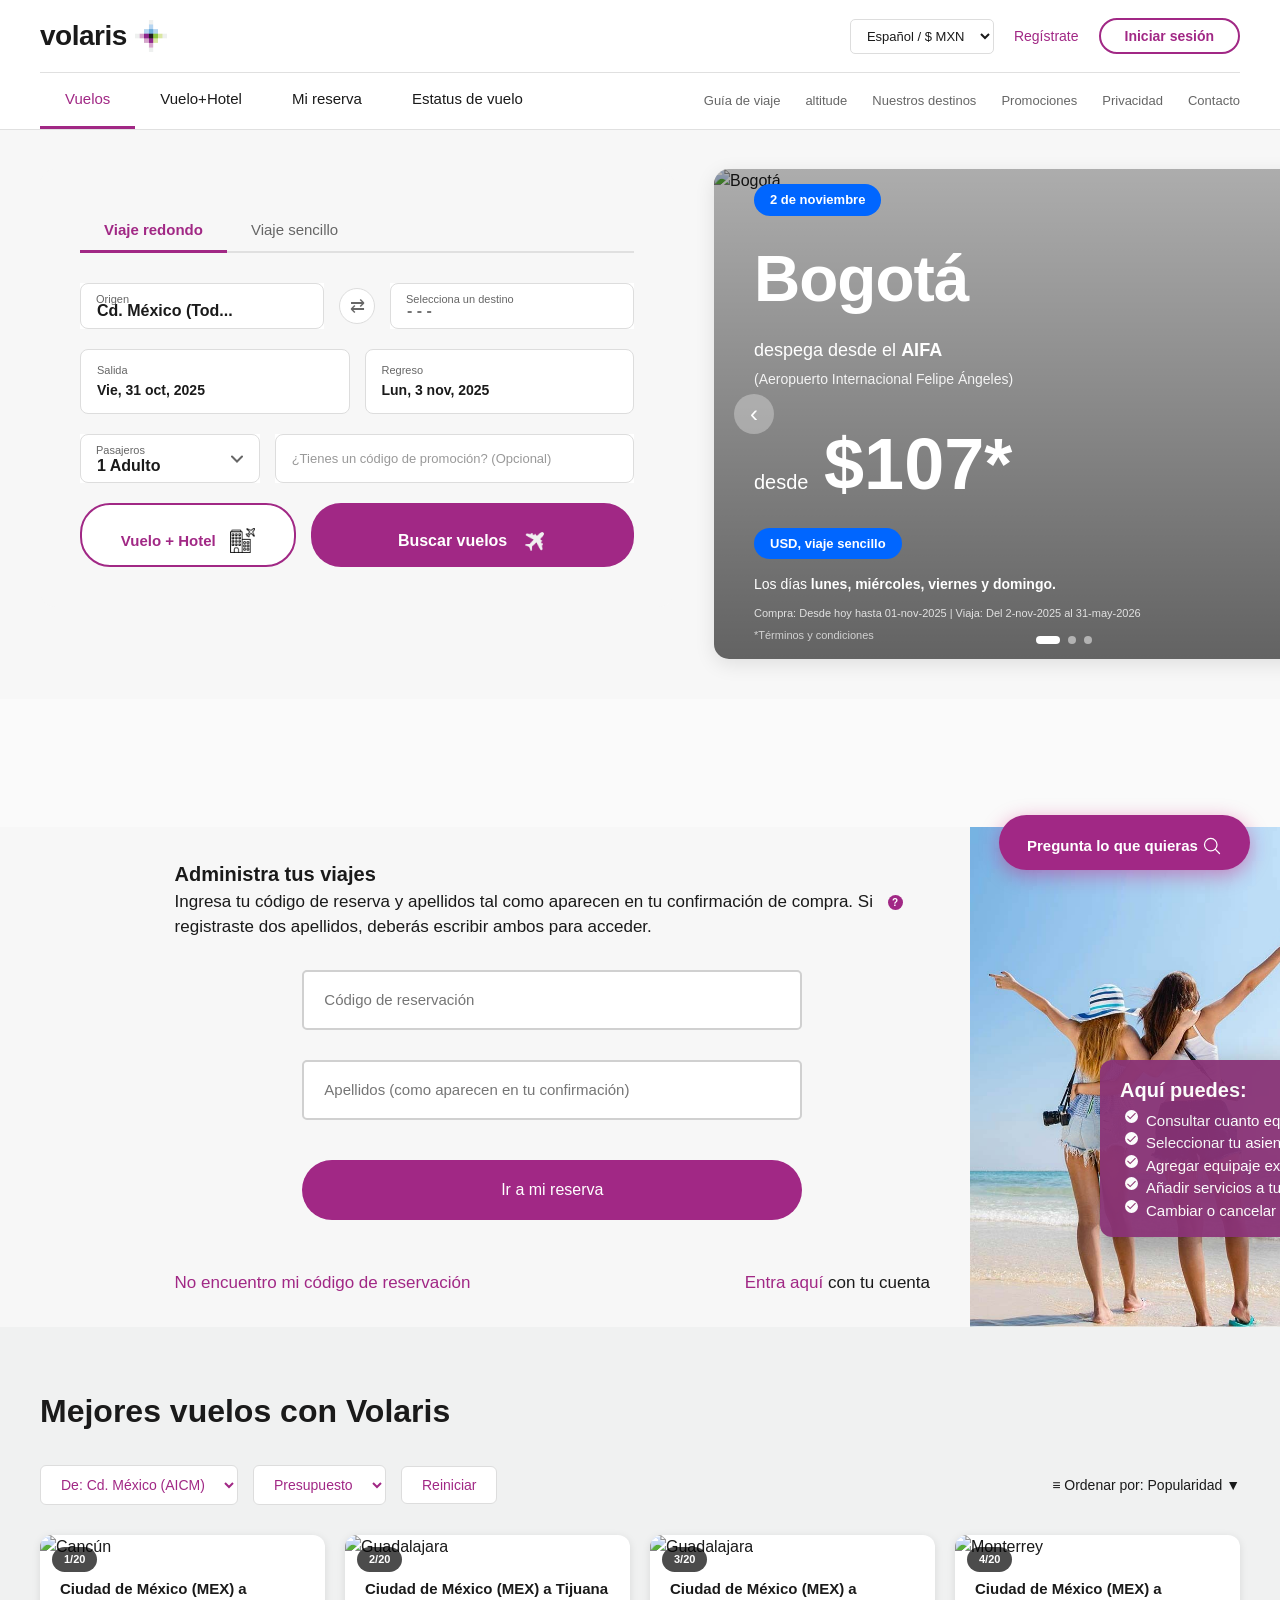
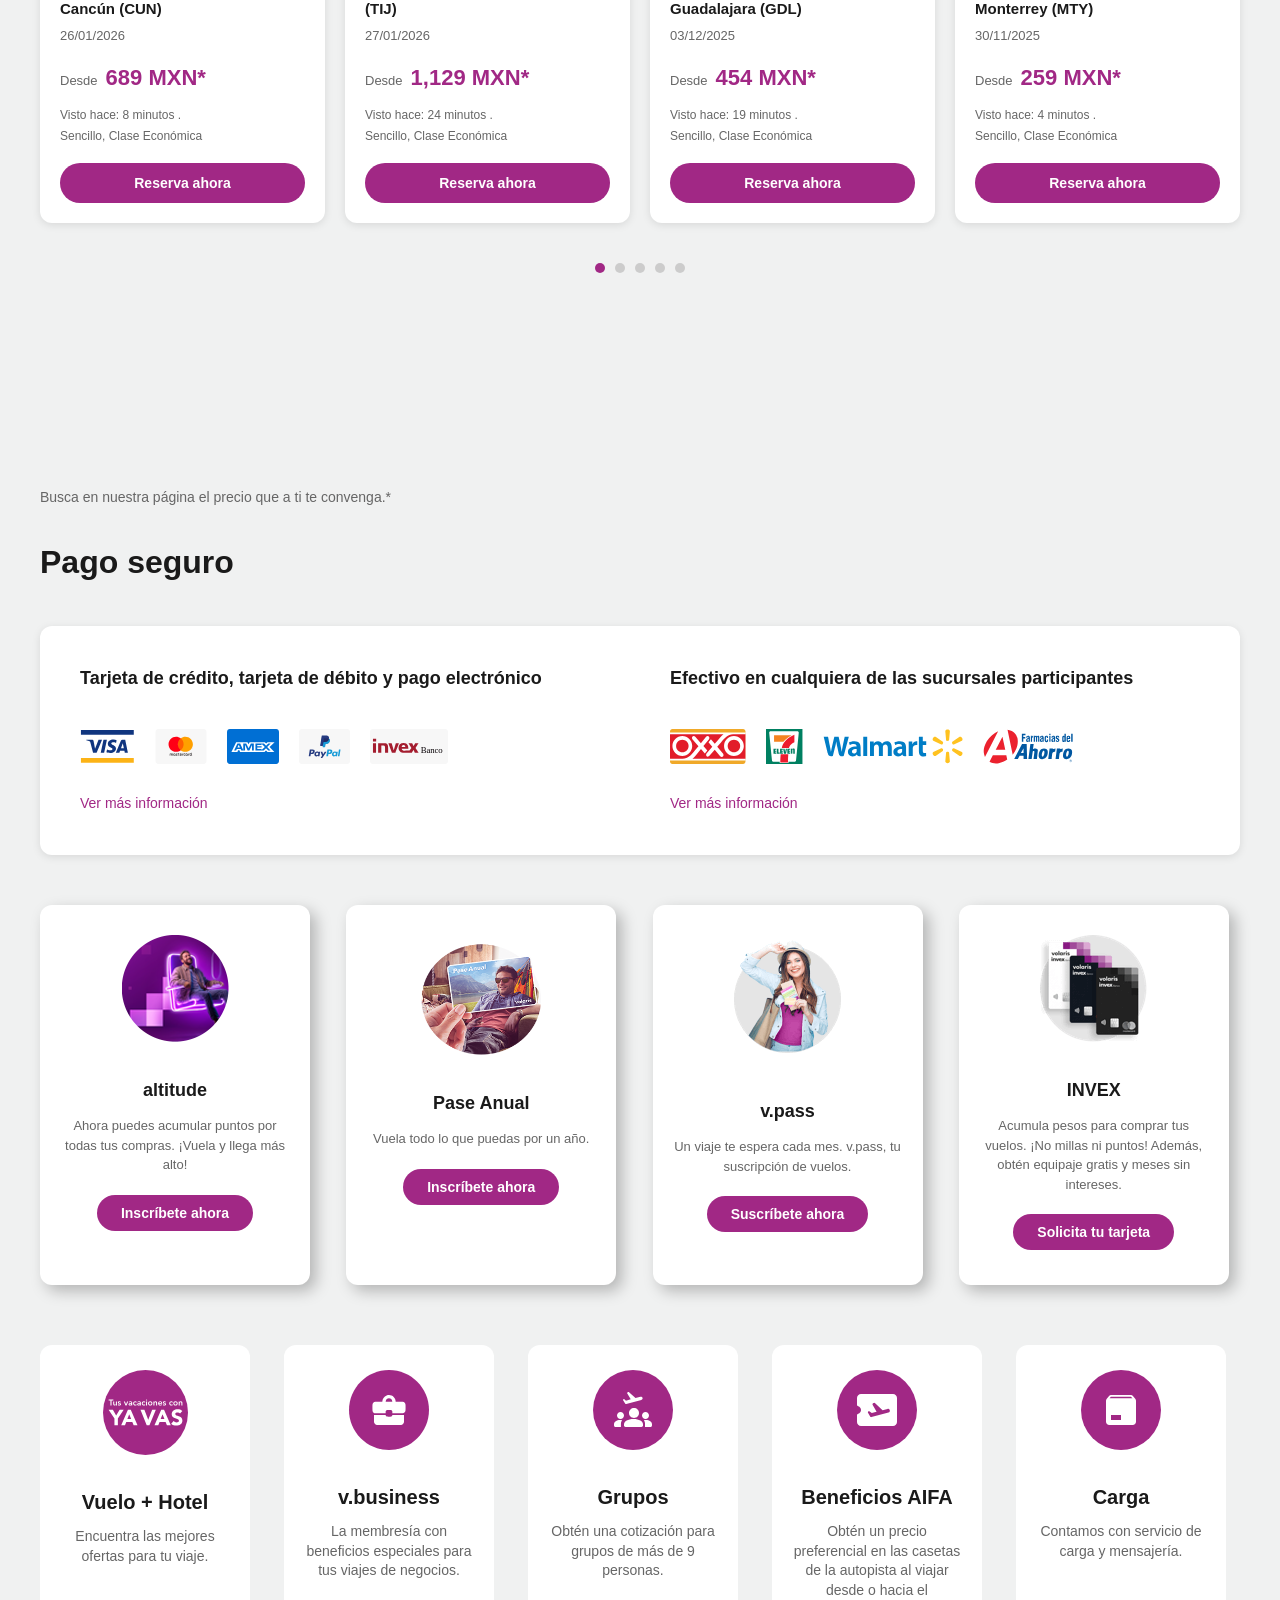
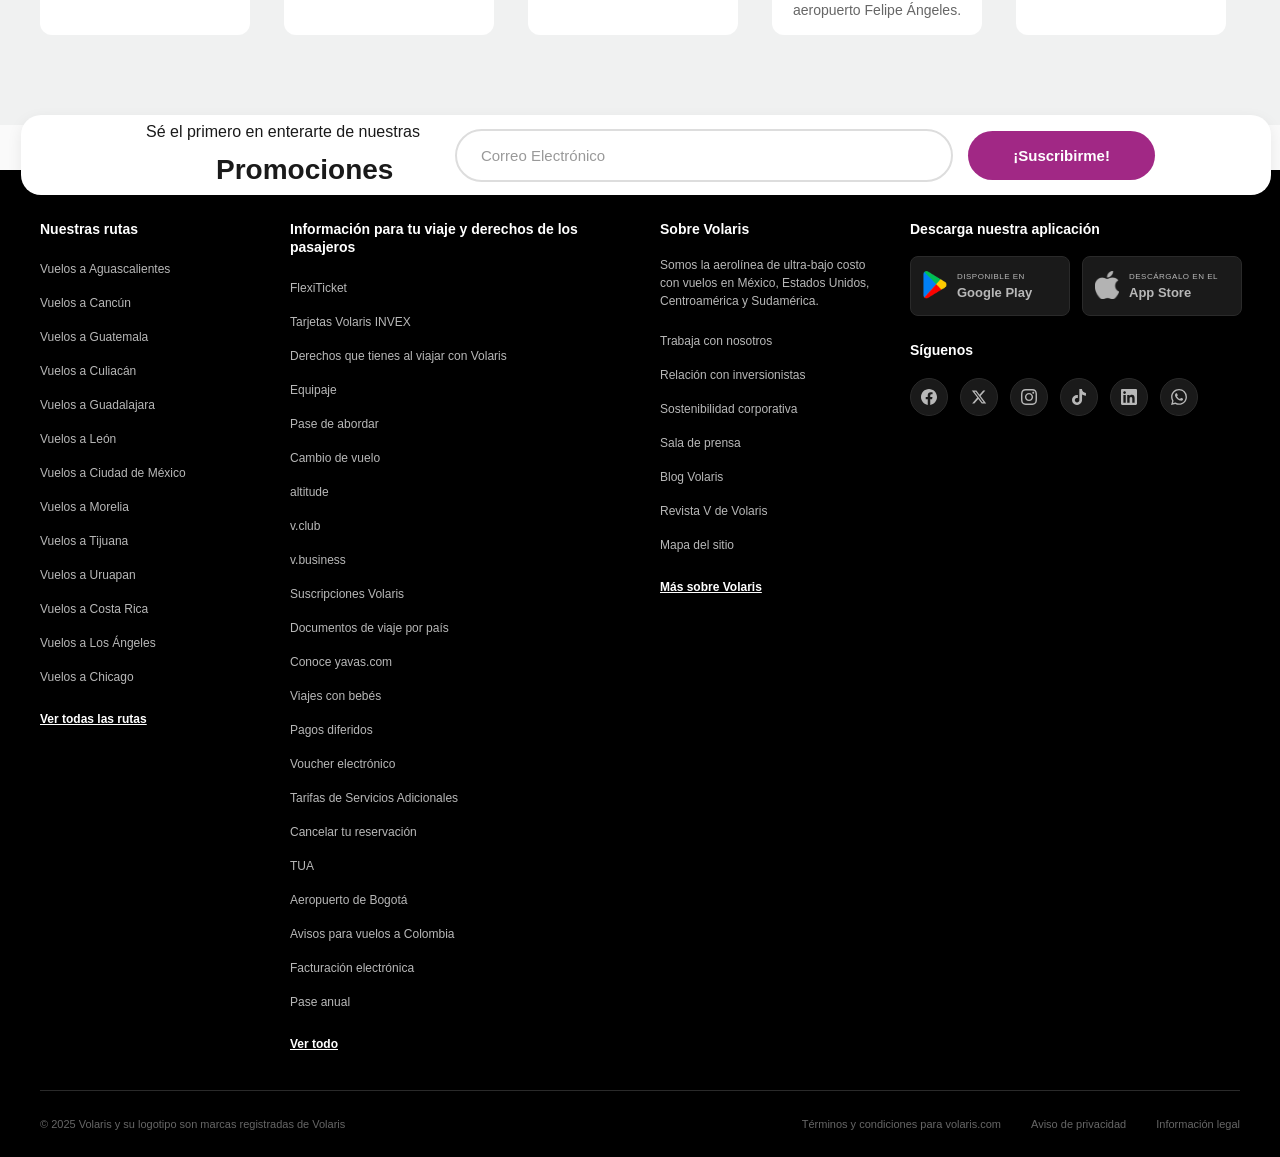
==== commit 60b2f0b1: "Vista Mi reserva, header fixed" ====
--- a/index.html
+++ b/index.html
@@ -7,9 +7,7 @@
     <title>Volaris - Las tarifas más bajas de México</title>
     <link rel="stylesheet" href="styles.css">
 </head>
-
-<body>
-    <header class="barrita-arriba">
+<header class="barrita-arriba">
         <div class="caja-barrita">
             <div class="fila-superior-header">
                 <div class="logotipo">
@@ -29,10 +27,10 @@
 
             <div class="fila-inferior-header">
                 <nav class="menu-principal">
-                    <a href="#" class="link-menu activo">Vuelos</a>
-                    <a href="#" class="link-menu">Vuelo+Hotel</a>
-                    <a href="#" class="link-menu">Mi reserva</a>
-                    <a href="#" class="link-menu">Estatus de vuelo</a>
+                    <a href="#" class="link-menu activo" data-tab="seccion_reserva">Vuelos</a>
+                    <a href="#" class="link-menu" data-tab="vuelo-hotel">Vuelo+Hotel</a>
+                    <a href="#" class="link-menu" data-tab="mi-reserva">Mi reserva</a>
+                    <a href="#" class="link-menu" data-tab="estatus-vuelo">Estatus de vuelo</a>
                 </nav>
 
                 <div class="menu-secundario">
@@ -46,9 +44,9 @@
             </div>
         </div>
     </header>
-
+<body>
     <main class="contenido-principal">
-        <section class="seccion-reserva">
+        <section class="tab-seccion active" id="seccion_reserva">
             <div class="contenedor-reserva">
                 <div class="caja-formulario">
                     <div class="pestañitas-viaje">
@@ -140,7 +138,53 @@
             </div>
         </section>
 
-        <!-- <section class="mejores-vuelos">
+        <section class="tab-seccion" id="mi-reserva">
+            <div class="contenedor-administra-viajes">
+                <div class="columna-formulario-reserva">
+                    <h6 class="titulo-administra">Administra tus viajes</h6>
+                    <p class="descripcion-administra">
+                        Ingresa tu código de reserva y apellidos tal como aparecen en tu confirmación de compra. Si 
+                         <span class="icono-ayuda">?</span>
+                        registraste dos apellidos, deberás escribir ambos para acceder.
+                       
+                    </p>
+
+                    <form class="formulario-administra">
+                        <input class="campo-administra" type="text" id="codigo-reserva" placeholder="Código de reservación" required>
+                        <input class="campo-administra" type="text" id="apellidos" placeholder="Apellidos (como aparecen en tu confirmación)" required>
+                        <button type="submit" class="boton-ir-reserva">Ir a mi reserva</button>
+                    </form>
+
+                    <div class="links-ayuda-reserva">
+                        <a href="#" class="link-no-encuentro">No encuentro mi código de reservación</a>
+                        <a href="#" class="link-entra-cuenta">Entra aquí <span class="texto-normal">con tu cuenta</span></a>
+                        
+                    </div>
+                </div>
+
+                <div class="columna-imagen-reserva">
+                    <img src="imagenes/mi_reserva_playa.jpg" 
+                        alt="Playa" 
+                        class="imagen-playa">
+                    <div class="caja-info-reserva">
+                        <h3>Aquí puedes:</h3>
+                        <ul class="lista-acciones">
+                            <li><span class="icono-check"><svg xmlns="http://www.w3.org/2000/svg" height="24px" viewBox="0 -960 960 960" width="24px" fill="#8e3670"><path d="M382-240 154-468l57-57 171 171 367-367 57 57-424 424Z"/></svg> </span>Consultar cuanto equipaje puedes llevar</li>
+                            <li><span class="icono-check"><svg xmlns="http://www.w3.org/2000/svg" height="24px" viewBox="0 -960 960 960" width="24px" fill="#8e3670"><path d="M382-240 154-468l57-57 171 171 367-367 57 57-424 424Z"/></svg> </span>Seleccionar tu asiento</li>
+                            <li><span class="icono-check"><svg xmlns="http://www.w3.org/2000/svg" height="24px" viewBox="0 -960 960 960" width="24px" fill="#8e3670"><path d="M382-240 154-468l57-57 171 171 367-367 57 57-424 424Z"/></svg></span>Agregar equipaje extra</li>
+                            <li><span class="icono-check"><svg xmlns="http://www.w3.org/2000/svg" height="24px" viewBox="0 -960 960 960" width="24px" fill="#8e3670"><path d="M382-240 154-468l57-57 171 171 367-367 57 57-424 424Z"/></svg></span> Añadir servicios a tu viaje</li>
+                            <li><span class="icono-check"><svg xmlns="http://www.w3.org/2000/svg" height="24px" viewBox="0 -960 960 960" width="24px" fill="#8e3670"><path d="M382-240 154-468l57-57 171 171 367-367 57 57-424 424Z"/></svg></span>Cambiar o cancelar tu vuelo</li>
+                        </ul>
+                    </div>
+                </div>
+            </div>
+        </section>
+
+        <section class="tab-seccion" id="status-vuelo">
+            
+        </section>
+
+        <section class="mejores-vuelos">
             <div class="contenedor-principal">
                 <h2 class="titulo-seccion">Mejores vuelos con Volaris</h2>
 
@@ -231,7 +275,7 @@
                     <span class="dot-paginacion"></span>
                 </div>
             </div>
-        </section> -->
+        </section>
 
         <section class="seccion-pagos">
             <div class="contenedor-principal">
@@ -519,6 +563,8 @@
         </svg>
 
     </button>
+
+    <script src="script.js"></script>
 </body>
 
 </html>
--- a/styles.css
+++ b/styles.css
@@ -1,1306 +1,1517 @@
 /* Variables de colores Volaris */
 :root {
-    --volaris-magenta: #a24284;
-    --volaris-purple: hsl(285, 48%, 34%);
-    --volaris-dark: #1a1a1a;
-    --volaris-gray: #666;
-    --volaris-light-gray: #f5f5f5;
-    --white: #ffffff;
-    --border-gray: #ddd;
+  /* --volaris-magenta: #a24284; */
+  --volaris-magenta: #a12885;
+  --volaris-purple: hsl(285, 48%, 34%);
+  --volaris-dark: #1a1a1a;
+  --volaris-gray: #666;
+  --volaris-light-gray: #f5f5f5;
+  --white: #ffffff;
+  --border-gray: #ddd;
 }
 
 * {
-    margin: 0;
-    padding: 0;
-    box-sizing: border-box;
+  margin: 0;
+  padding: 0;
+  box-sizing: border-box;
 }
 
 body {
-    font-family: -apple-system, BlinkMacSystemFont, 'Segoe UI', Arial, sans-serif;
-    color: var(--volaris-dark);
-    line-height: 1.5;
-    background-color: #fafafa;
+  font-family: -apple-system, BlinkMacSystemFont, "Segoe UI", Arial, sans-serif;
+  color: var(--volaris-dark);
+  line-height: 1.5;
+  background-color: #fafafa;
 }
 
 .contenedor-principal {
-    max-width: 1400px;
-    margin: 0 auto;
-    padding: 0 40px;
-}
-
-
+  max-width: 1400px;
+  margin: 0 auto;
+  padding: 0 40px;
+}
+
+/* Header */
 .barrita-arriba {
-    background-color: var(--white);
-    border-bottom: 1px solid #e0e0e0;
-    position: sticky;
-    top: 0;
-    z-index: 1000;
+  background-color: var(--white);
+  border-bottom: 1px solid #e0e0e0;
+  position: fixed;
+  top: 0;
+  left: 0;
+  width: 100%;
+  z-index: 1000;
 }
 
 .caja-barrita {
-    max-width: 1400px;
-    margin: 0 auto;
-    padding: 0 40px;
+  max-width: 1400px;
+  margin: 0 auto;
+  padding: 0 40px;
 }
 
 .fila-superior-header {
-    display: flex;
-    justify-content: space-between;
-    align-items: center;
-    padding: 15px 0;
+  display: flex;
+  justify-content: space-between;
+  align-items: center;
+  padding: 15px 0;
 }
 
 .logotipo {
-    display: flex;
-    align-items: center;
-    gap: 8px;
+  display: flex;
+  align-items: center;
+  gap: 8px;
 }
 
 .texto-logo {
-    color: var(--volaris-dark);
-    font-size: 28px;
-    font-weight: bold;
-    letter-spacing: -0.5px;
+  color: var(--volaris-dark);
+  font-size: 28px;
+  font-weight: bold;
+  letter-spacing: -0.5px;
 }
 
 .iconito-logo {
-    width: 32px;
-    height: 32px;
-    display: flex;
-    align-items: center;
-    justify-content: center;
-    border-radius: 6px;
-    font-size: 18px;
+  width: 32px;
+  height: 32px;
+  display: flex;
+  align-items: center;
+  justify-content: center;
+  border-radius: 6px;
+  font-size: 18px;
 }
 
 .lado-derecho-superior {
-    display: flex;
-    align-items: center;
-    gap: 20px;
+  display: flex;
+  align-items: center;
+  gap: 20px;
 }
 
 .selector-idioma {
-    border: 1px solid var(--border-gray);
-    border-radius: 5px;
-    padding: 8px 12px;
-    background: white;
-    cursor: pointer;
-    font-size: 13px;
-    color: var(--volaris-dark);
+  border: 1px solid var(--border-gray);
+  border-radius: 5px;
+  padding: 8px 12px;
+  background: white;
+  cursor: pointer;
+  font-size: 13px;
+  color: var(--volaris-dark);
 }
 
 .link-registrarse {
-    text-decoration: none;
-    color: var(--volaris-magenta);
-    font-weight: 500;
-    font-size: 14px;
+  text-decoration: none;
+  color: var(--volaris-magenta);
+  font-weight: 500;
+  font-size: 14px;
 }
 
 .boton-iniciar-sesion {
-    background: transparent;
-    color: var(--volaris-magenta);
-    border: 2px solid var(--volaris-magenta);
-    padding: 8px 24px;
-    border-radius: 25px;
-    font-weight: 600;
-    cursor: pointer;
-    transition: all 0.3s;
-    font-size: 14px;
+  background: transparent;
+  color: var(--volaris-magenta);
+  border: 2px solid var(--volaris-magenta);
+  padding: 8px 24px;
+  border-radius: 25px;
+  font-weight: 600;
+  cursor: pointer;
+  transition: all 0.3s;
+  font-size: 14px;
 }
 
 .boton-iniciar-sesion:hover {
-    background: var(--volaris-magenta);
-    color: white;
+  background: var(--volaris-magenta);
+  color: white;
 }
 
 .fila-inferior-header {
-    display: flex;
-    justify-content: space-between;
-    align-items: center;
-    border-top: 1px solid #e0e0e0;
-    padding: 0;
+  display: flex;
+  justify-content: space-between;
+  align-items: center;
+  border-top: 1px solid #e0e0e0;
+  padding: 0;
 }
 
 .menu-principal {
-    display: flex;
-    gap: 0;
+  display: flex;
+  gap: 0;
 }
 
 .link-menu {
-    text-decoration: none;
-    color: var(--volaris-dark);
-    font-size: 15px;
-    padding: 15px 25px;
-    border-bottom: 3px solid transparent;
-    transition: all 0.3s;
-    font-weight: 500;
-    display: block;
+  text-decoration: none;
+  color: var(--volaris-dark);
+  font-size: 15px;
+  padding: 15px 25px;
+  border-bottom: 3px solid transparent;
+  transition: all 0.3s;
+  font-weight: 500;
+  display: block;
 }
 
 .link-menu:hover {
-    color: var(--volaris-magenta);
+  color: var(--volaris-magenta);
 }
 
 .link-menu.activo {
-    color: var(--volaris-magenta);
-    border-bottom-color: var(--volaris-magenta);
+  color: var(--volaris-magenta);
+  border-bottom-color: var(--volaris-magenta);
 }
 
 .menu-secundario {
-    display: flex;
-    gap: 25px;
-    font-size: 13px;
-    padding: 15px 0;
+  display: flex;
+  gap: 25px;
+  font-size: 13px;
+  padding: 15px 0;
 }
 
 .menu-secundario a {
-    text-decoration: none;
-    color: var(--volaris-gray);
-    transition: color 0.3s;
+  text-decoration: none;
+  color: var(--volaris-gray);
+  transition: color 0.3s;
 }
 
 .menu-secundario a:hover {
-    color: var(--volaris-magenta);
+  color: var(--volaris-magenta);
 }
 
 .contenido-principal {
-    background-color: #fafafa;
-}
-
-.seccion-reserva {
-    background-color: #f7f7f7;
-    padding: 40px 0;
+  background-color: #fafafa;
+}
+
+#seccion_reserva {
+  background-color: #f7f7f7;
+  padding: 40px 0;
+  margin-top: 128.5px;
 }
 
 .contenedor-reserva {
-    max-width: 1400px;
-    margin: 0 auto;
-    padding: 0 40px;
-    display: grid;
-    grid-template-columns: 1fr 600px;
-    gap: 40px;
-    align-items: start;
+  max-width: 1400px;
+  margin: 0 auto;
+  padding: 0 40px;
+  display: grid;
+  grid-template-columns: 1fr 600px;
+  gap: 40px;
+  align-items: start;
 }
 
 .caja-formulario {
-    background: #f7f7f7;
-    padding: 40px;
-    border-radius: 15px;
+  background: #f7f7f7;
+  padding: 40px;
+  border-radius: 15px;
 }
 
 .pestañitas-viaje {
-    display: flex;
-    gap: 0;
-    margin-bottom: 30px;
-    border-bottom: 2px solid #e0e0e0;
+  display: flex;
+  gap: 0;
+  margin-bottom: 30px;
+  border-bottom: 2px solid #e0e0e0;
 }
 
 .pestaña-viaje {
-    background: transparent;
-    border: none;
-    color: var(--volaris-gray);
-    padding: 12px 24px;
-    font-size: 15px;
-    cursor: pointer;
-    border-bottom: 3px solid transparent;
-    font-weight: 500;
-    transition: all 0.3s;
-    margin-bottom: -2px;
+  background: transparent;
+  border: none;
+  color: var(--volaris-gray);
+  padding: 12px 24px;
+  font-size: 15px;
+  cursor: pointer;
+  border-bottom: 3px solid transparent;
+  font-weight: 500;
+  transition: all 0.3s;
+  margin-bottom: -2px;
 }
 
 .pestaña-viaje:hover {
-    color: var(--volaris-magenta);
+  color: var(--volaris-magenta);
 }
 
 .pestaña-viaje.activo {
-    color: var(--volaris-magenta);
-    border-bottom-color: var(--volaris-magenta);
-    font-weight: 600;
+  color: var(--volaris-magenta);
+  border-bottom-color: var(--volaris-magenta);
+  font-weight: 600;
 }
 
 .fila-formulario {
-    display: grid;
-    grid-template-columns: 1fr auto 1fr;
-    gap: 15px;
-    align-items: center;
-    margin-bottom: 20px;
+  display: grid;
+  grid-template-columns: 1fr auto 1fr;
+  gap: 15px;
+  align-items: center;
+  margin-bottom: 20px;
 }
 
 .fila-formulario:nth-child(2) {
-    grid-template-columns: 1fr 1fr;
+  grid-template-columns: 1fr 1fr;
 }
 
 .fila-formulario:nth-child(3) {
-    grid-template-columns: 1fr 2fr;
+  grid-template-columns: 1fr 2fr;
 }
 
 .campito-formulario {
-    position: relative;
-    display: flex;
-    flex-direction: column;
-    background: white;
+  position: relative;
+  display: flex;
+  flex-direction: column;
+  background: white;
 }
 
 .campito-formulario input,
 .campito-formulario select {
-    border: 1px solid var(--border-gray);
-    border-radius: 8px;
-    padding: 18px 16px 8px 16px;
-    font-size: 16px;
-    font-weight: 600;
-    background: white;
-    transition: border-color 0.3s;
-    color: var(--volaris-dark);
+  border: 1px solid var(--border-gray);
+  border-radius: 8px;
+  padding: 18px 16px 8px 16px;
+  font-size: 16px;
+  font-weight: 600;
+  background: white;
+  transition: border-color 0.3s;
+  color: var(--volaris-dark);
 }
 
 .campito-formulario input:focus,
 .campito-formulario select:focus {
-    outline: none;
-    border-color: var(--volaris-magenta);
+  outline: none;
+  border-color: var(--volaris-magenta);
 }
 
 .campito-formulario label {
-    position: absolute;
-    top: 8px;
-    left: 16px;
-    font-size: 11px;
-    color: var(--volaris-gray);
-    font-weight: 400;
-    pointer-events: none;
+  position: absolute;
+  top: 8px;
+  left: 16px;
+  font-size: 11px;
+  color: var(--volaris-gray);
+  font-weight: 400;
+  pointer-events: none;
 }
 
 .campo-fecha {
-    display: flex;
-    flex-direction: column;
-    border: 1px solid var(--border-gray);
-    border-radius: 8px;
-    padding: 12px 16px;
-    cursor: pointer;
-    transition: border-color 0.3s;
-    background: white;
+  display: flex;
+  flex-direction: column;
+  border: 1px solid var(--border-gray);
+  border-radius: 8px;
+  padding: 12px 16px;
+  cursor: pointer;
+  transition: border-color 0.3s;
+  background: white;
 }
 
 .campo-fecha:hover {
-    border-color: var(--volaris-magenta);
+  border-color: var(--volaris-magenta);
 }
 
 .campo-fecha .iconito {
-    display: none;
+  display: none;
 }
 
 .etiqueta-fecha {
-    font-size: 11px;
-    color: var(--volaris-gray);
-    margin-bottom: 2px;
+  font-size: 11px;
+  color: var(--volaris-gray);
+  margin-bottom: 2px;
 }
 
 .valor-fecha {
-    font-size: 14px;
-    font-weight: 600;
-    color: var(--volaris-dark);
+  font-size: 14px;
+  font-weight: 600;
+  color: var(--volaris-dark);
 }
 
 .campo-pasajeros {
-    position: relative;
+  position: relative;
 }
 
 .campo-pasajeros label {
-    position: absolute;
-    top: 8px;
-    left: 16px;
-    font-size: 11px;
-    color: var(--volaris-gray);
-    font-weight: 400;
+  position: absolute;
+  top: 8px;
+  left: 16px;
+  font-size: 11px;
+  color: var(--volaris-gray);
+  font-weight: 400;
 }
 
 .campo-pasajeros select {
-    padding-top: 22px;
-    padding-bottom: 8px;
-    appearance: none;
-    background-image: url("data:image/svg+xml,%3Csvg width='12' height='8' viewBox='0 0 12 8' fill='none' xmlns='http://www.w3.org/2000/svg'%3E%3Cpath d='M1 1.5L6 6.5L11 1.5' stroke='%23666' stroke-width='2' stroke-linecap='round'/%3E%3C/svg%3E");
-    background-repeat: no-repeat;
-    background-position: right 16px center;
-    padding-right: 40px;
+  padding-top: 22px;
+  padding-bottom: 8px;
+  appearance: none;
+  background-image: url("data:image/svg+xml,%3Csvg width='12' height='8' viewBox='0 0 12 8' fill='none' xmlns='http://www.w3.org/2000/svg'%3E%3Cpath d='M1 1.5L6 6.5L11 1.5' stroke='%23666' stroke-width='2' stroke-linecap='round'/%3E%3C/svg%3E");
+  background-repeat: no-repeat;
+  background-position: right 16px center;
+  padding-right: 40px;
 }
 
 .campo-promocion input {
-    font-size: 13px;
-    color: var(--volaris-gray);
-    padding: 16px;
-    font-weight: 400;
+  font-size: 13px;
+  color: var(--volaris-gray);
+  padding: 16px;
+  font-weight: 400;
 }
 
 .campo-promocion input::placeholder {
-    color: #999;
+  color: #999;
 }
 
 .boton-intercambio {
-    background: white;
-    border: 1px solid var(--border-gray);
-    border-radius: 50%;
-    width: 36px;
-    height: 36px;
-    display: flex;
-    align-items: center;
-    justify-content: center;
-    cursor: pointer;
-    font-size: 18px;
-    color: var(--volaris-gray);
-    transition: all 0.3s;
+  background: white;
+  border: 1px solid var(--border-gray);
+  border-radius: 50%;
+  width: 36px;
+  height: 36px;
+  display: flex;
+  align-items: center;
+  justify-content: center;
+  cursor: pointer;
+  font-size: 18px;
+  color: var(--volaris-gray);
+  transition: all 0.3s;
 }
 
 .boton-intercambio:hover {
-    border-color: var(--volaris-magenta);
-    color: var(--volaris-magenta);
-    transform: rotate(180deg);
-}
-
-
-
-
-
-
-
-
-
-
-
+  border-color: var(--volaris-magenta);
+  color: var(--volaris-magenta);
+  transform: rotate(180deg);
+}
 
 .acciones-formulario {
-    display: grid;
-    grid-template-columns: 1fr 1.5fr;
-    gap: 15px;
-    margin-top: 10px;
+  display: grid;
+  grid-template-columns: 1fr 1.5fr;
+  gap: 15px;
+  margin-top: 10px;
 }
 
 .boton-borde:hover {
-    background: var(--volaris-magenta);
-    color: white;
+  background: var(--volaris-magenta);
+  color: white;
 }
 
 .boton-buscar {
-    background: var(--volaris-magenta);
-    color: white;
-    border: none;
-    padding: 16px;
-    border-radius: 30px;
-    font-size: 16px;
-    font-weight: 600;
-    cursor: pointer;
-    transition: all 0.3s;
+  background: var(--volaris-magenta);
+  color: white;
+  border: none;
+  padding: 16px;
+  border-radius: 30px;
+  font-size: 16px;
+  font-weight: 600;
+  cursor: pointer;
+  transition: all 0.3s;
 }
 
 .boton-buscar .iconito {
-    position: relative;
-    height: 25px;
-    bottom: -8px;
-    padding-left: 10px;
+  position: relative;
+  height: 25px;
+  bottom: -8px;
+  padding-left: 10px;
 }
 
 .boton-buscar:hover {
-    background: #b80059;
-    transform: translateY(-2px);
-    box-shadow: 0 5px 15px rgba(212, 0, 109, 0.3);
+  background: #b80059;
+  transform: translateY(-2px);
+  box-shadow: 0 5px 15px rgba(212, 0, 109, 0.3);
 }
 
 .boton-borde {
-    background: white;
-    color: var(--volaris-magenta);
-    border: 2px solid var(--volaris-magenta);
-    padding: 16px;
-    border-radius: 30px;
-    font-size: 15px;
-    font-weight: 600;
-    cursor: pointer;
-    transition: all 0.3s;
+  background: white;
+  color: var(--volaris-magenta);
+  border: 2px solid var(--volaris-magenta);
+  padding: 16px;
+  border-radius: 30px;
+  font-size: 15px;
+  font-weight: 600;
+  cursor: pointer;
+  transition: all 0.3s;
 }
 
 .boton-borde .iconito {
-    position: relative;
-    height: 25px;
-    bottom: -7px;
-    padding-left: 10px;
+  position: relative;
+  height: 25px;
+  bottom: -7px;
+  padding-left: 10px;
 }
 
 .banner-grande {
-    position: relative;
-    border-radius: 15px;
-    overflow: hidden;
-    width: 700px;
-    height: 490px;
-    box-shadow: 0 5px 20px rgba(0,0,0,0.1);
+  position: relative;
+  border-radius: 15px;
+  overflow: hidden;
+  width: 700px;
+  height: 490px;
+  box-shadow: 0 5px 20px rgba(0, 0, 0, 0.1);
 }
 
 .banner-grande img {
-    width: 100%;
-    height: 100%;
-    object-fit: cover;
+  width: 100%;
+  height: 100%;
+  object-fit: cover;
 }
 
 .contenido-banner {
-    position: absolute;
-    top: 0;
-    left: 0;
-    right: 0;
-    bottom: 0;
-    background: linear-gradient(to bottom, rgba(0,0,0,0.3), rgba(0,0,0,0.6));
-    padding: 40px;
-    color: white;
-    display: flex;
-    flex-direction: column;
-    justify-content: center;
-    align-items: flex-start;
+  position: absolute;
+  top: 0;
+  left: 0;
+  right: 0;
+  bottom: 0;
+  background: linear-gradient(
+    to bottom,
+    rgba(0, 0, 0, 0.3),
+    rgba(0, 0, 0, 0.6)
+  );
+  padding: 40px;
+  color: white;
+  display: flex;
+  flex-direction: column;
+  justify-content: center;
+  align-items: flex-start;
 }
 
 .etiquetita-banner {
-    background: #0066FF;
-    color: white;
-    padding: 6px 16px;
-    border-radius: 20px;
-    font-size: 13px;
-    font-weight: 600;
-    margin-bottom: 15px;
+  background: #0066ff;
+  color: white;
+  padding: 6px 16px;
+  border-radius: 20px;
+  font-size: 13px;
+  font-weight: 600;
+  margin-bottom: 15px;
 }
 
 .contenido-banner h2 {
-    font-size: 64px;
-    font-weight: bold;
-    margin-bottom: 10px;
-    letter-spacing: -1px;
+  font-size: 64px;
+  font-weight: bold;
+  margin-bottom: 10px;
+  letter-spacing: -1px;
 }
 
 .subtitulo-banner {
-    font-size: 18px;
-    margin-bottom: 5px;
+  font-size: 18px;
+  margin-bottom: 5px;
 }
 
 .subtitulo-banner strong {
-    font-weight: 700;
+  font-weight: 700;
 }
 
 .subtitulo-chiquito-banner {
-    font-size: 14px;
-    margin-bottom: 20px;
-    opacity: 0.9;
+  font-size: 14px;
+  margin-bottom: 20px;
+  opacity: 0.9;
 }
 
 .precio-banner {
-    font-size: 20px;
-    margin-bottom: 10px;
+  font-size: 20px;
+  margin-bottom: 10px;
 }
 
 .precio-banner .precio {
-    font-size: 72px;
-    font-weight: bold;
-    margin-left: 10px;
+  font-size: 72px;
+  font-weight: bold;
+  margin-left: 10px;
 }
 
 .etiquetita-azul-banner {
-    background: #0066FF;
-    color: white;
-    padding: 6px 16px;
-    border-radius: 20px;
-    font-size: 13px;
-    font-weight: 600;
-    margin-bottom: 15px;
-    display: inline-block;
+  background: #0066ff;
+  color: white;
+  padding: 6px 16px;
+  border-radius: 20px;
+  font-size: 13px;
+  font-weight: 600;
+  margin-bottom: 15px;
+  display: inline-block;
 }
 
 .dias-banner {
-    font-size: 14px;
-    margin-bottom: 10px;
+  font-size: 14px;
+  margin-bottom: 10px;
 }
 
 .notita-banner {
-    font-size: 11px;
-    margin-bottom: 5px;
-    opacity: 0.8;
+  font-size: 11px;
+  margin-bottom: 5px;
+  opacity: 0.8;
 }
 
 .terminos-banner {
-    font-size: 11px;
-    opacity: 0.7;
+  font-size: 11px;
+  opacity: 0.7;
 }
 
 .puntitos-carrusel {
-    position: absolute;
-    bottom: 15px;
-    left: 50%;
-    transform: translateX(-50%);
-    display: flex;
-    gap: 8px;
-    z-index: 2;
+  position: absolute;
+  bottom: 15px;
+  left: 50%;
+  transform: translateX(-50%);
+  display: flex;
+  gap: 8px;
+  z-index: 2;
 }
 
 .puntito {
-    width: 8px;
-    height: 8px;
-    border-radius: 50%;
-    background: rgba(255, 255, 255, 0.5);
-    cursor: pointer;
-    transition: all 0.3s;
+  width: 8px;
+  height: 8px;
+  border-radius: 50%;
+  background: rgba(255, 255, 255, 0.5);
+  cursor: pointer;
+  transition: all 0.3s;
 }
 
 .puntito.activo {
-    background: white;
-    width: 24px;
-    border-radius: 4px;
+  background: white;
+  width: 24px;
+  border-radius: 4px;
 }
 
 .flecha-anterior-carrusel,
 .flecha-siguiente-carrusel {
-    position: absolute;
-    top: 50%;
-    transform: translateY(-50%);
-    background: rgba(255, 255, 255, 0.3);
-    border: none;
-    color: white;
-    width: 40px;
-    height: 40px;
-    border-radius: 50%;
-    font-size: 24px;
-    cursor: pointer;
-    transition: all 0.3s;
-    z-index: 2;
+  position: absolute;
+  top: 50%;
+  transform: translateY(-50%);
+  background: rgba(255, 255, 255, 0.3);
+  border: none;
+  color: white;
+  width: 40px;
+  height: 40px;
+  border-radius: 50%;
+  font-size: 24px;
+  cursor: pointer;
+  transition: all 0.3s;
+  z-index: 2;
 }
 
 .flecha-anterior-carrusel {
-    left: 20px;
+  left: 20px;
 }
 
 .flecha-siguiente-carrusel {
-    right: 20px;
+  right: 20px;
 }
 
 .flecha-anterior-carrusel:hover,
 .flecha-siguiente-carrusel:hover {
-    background: rgba(255, 255, 255, 0.5);
-}
-
+  background: rgba(255, 255, 255, 0.5);
+}
 
 .mejores-vuelos {
-    padding: 60px 0;
-    background: #f0f1f1;
-    height: 700px;
+  padding: 60px 0;
+  background: #f0f1f1;
+  height: 700px;
 }
 
 .titulo-seccion {
-    font-size: 32px;
-    font-weight: 700;
-    margin-bottom: 30px;
-    color: var(--volaris-dark);
+  font-size: 32px;
+  font-weight: 700;
+  margin-bottom: 30px;
+  color: var(--volaris-dark);
 }
 
 .filtros {
-    display: flex;
-    gap: 15px;
-    margin-bottom: 30px;
-    align-items: center;
+  display: flex;
+  gap: 15px;
+  margin-bottom: 30px;
+  align-items: center;
 }
 
 .selector-filtro {
-    padding: 10px 16px;
-    border: 1px solid var(--border-gray);
-    border-radius: 6px;
-    font-size: 14px;
-    background: white;
-    cursor: pointer;
-    transition: border-color 0.3s;
-    color: var(--volaris-magenta);
-    font-weight: 500;
+  padding: 10px 16px;
+  border: 1px solid var(--border-gray);
+  border-radius: 6px;
+  font-size: 14px;
+  background: white;
+  cursor: pointer;
+  transition: border-color 0.3s;
+  color: var(--volaris-magenta);
+  font-weight: 500;
 }
 
 .selector-filtro:focus {
-    outline: none;
-    border-color: var(--volaris-magenta);
+  outline: none;
+  border-color: var(--volaris-magenta);
 }
 
 .boton-reiniciar {
-    background: white;
-    color: var(--volaris-magenta);
-    border: 1px solid var(--border-gray);
-    padding: 10px 20px;
-    border-radius: 6px;
-    font-size: 14px;
-    font-weight: 500;
-    cursor: pointer;
-    transition: all 0.3s;
+  background: white;
+  color: var(--volaris-magenta);
+  border: 1px solid var(--border-gray);
+  padding: 10px 20px;
+  border-radius: 6px;
+  font-size: 14px;
+  font-weight: 500;
+  cursor: pointer;
+  transition: all 0.3s;
 }
 
 .boton-reiniciar:hover {
-    border-color: var(--volaris-magenta);
-    background: #f8f8f8;
+  border-color: var(--volaris-magenta);
+  background: #f8f8f8;
 }
 
 .ordenar-por {
-    margin-left: auto;
-    font-size: 14px;
-    color: var(--volaris-dark);
-    cursor: pointer;
-    font-weight: 500;
+  margin-left: auto;
+  font-size: 14px;
+  color: var(--volaris-dark);
+  cursor: pointer;
+  font-weight: 500;
 }
 
 .grilla-vuelos {
-    display: grid;
-    grid-template-columns: repeat(4, 1fr);
-    gap: 20px;
-    margin-bottom: 30px;
+  display: grid;
+  grid-template-columns: repeat(4, 1fr);
+  gap: 20px;
+  margin-bottom: 30px;
 }
 
 .tarjetita-vuelo {
-    background: white;
-    border-radius: 12px;
-    overflow: hidden;
-    box-shadow: 0 2px 8px rgba(0,0,0,0.1);
-    transition: all 0.3s;
-    position: relative;
+  background: white;
+  border-radius: 12px;
+  overflow: hidden;
+  box-shadow: 0 2px 8px rgba(0, 0, 0, 0.1);
+  transition: all 0.3s;
+  position: relative;
 }
 
 .tarjetita-vuelo:hover {
-    box-shadow: 0 4px 16px rgba(0,0,0,0.15);
-    transform: translateY(-3px);
+  box-shadow: 0 4px 16px rgba(0, 0, 0, 0.15);
+  transform: translateY(-3px);
 }
 
 .etiquetita-tarjeta {
-    position: absolute;
-    top: 12px;
-    left: 12px;
-    background: rgba(0, 0, 0, 0.7);
-    color: white;
-    padding: 4px 12px;
-    border-radius: 20px;
-    font-size: 11px;
-    font-weight: 600;
-    z-index: 1;
+  position: absolute;
+  top: 12px;
+  left: 12px;
+  background: rgba(0, 0, 0, 0.7);
+  color: white;
+  padding: 4px 12px;
+  border-radius: 20px;
+  font-size: 11px;
+  font-weight: 600;
+  z-index: 1;
 }
 
 .tarjetita-vuelo img {
-    width: 100%;
-    height: 180px;
-    object-fit: cover;
+  width: 100%;
+  height: 180px;
+  object-fit: cover;
 }
 
 .contenido-tarjeta {
-    padding: 20px;
+  padding: 20px;
 }
 
 .contenido-tarjeta h3 {
-    font-size: 15px;
-    font-weight: 600;
-    margin-bottom: 8px;
-    color: var(--volaris-dark);
-    line-height: 1.3;
+  font-size: 15px;
+  font-weight: 600;
+  margin-bottom: 8px;
+  color: var(--volaris-dark);
+  line-height: 1.3;
 }
 
 .contenido-tarjeta .fecha {
-    font-size: 13px;
-    color: var(--volaris-gray);
-    margin-bottom: 15px;
+  font-size: 13px;
+  color: var(--volaris-gray);
+  margin-bottom: 15px;
 }
 
 .info-precio {
-    display: flex;
-    align-items: baseline;
-    gap: 8px;
-    margin-bottom: 12px;
+  display: flex;
+  align-items: baseline;
+  gap: 8px;
+  margin-bottom: 12px;
 }
 
 .contenido-tarjeta .etiqueta-precio {
-    font-size: 13px;
-    color: var(--volaris-gray);
+  font-size: 13px;
+  color: var(--volaris-gray);
 }
 
 .contenido-tarjeta .precio {
-    font-size: 22px;
-    font-weight: 700;
-    color: var(--volaris-magenta);
+  font-size: 22px;
+  font-weight: 700;
+  color: var(--volaris-magenta);
 }
 
 .contenido-tarjeta .detalles {
-    font-size: 12px;
-    color: var(--volaris-gray);
-    margin-bottom: 3px;
+  font-size: 12px;
+  color: var(--volaris-gray);
+  margin-bottom: 3px;
 }
 
 .boton-reservar {
-    background: var(--volaris-magenta);
-    color: white;
-    border: none;
-    padding: 12px;
-    border-radius: 25px;
-    font-size: 14px;
-    font-weight: 600;
-    cursor: pointer;
-    width: 100%;
-    margin-top: 15px;
-    transition: all 0.3s;
+  background: var(--volaris-magenta);
+  color: white;
+  border: none;
+  padding: 12px;
+  border-radius: 25px;
+  font-size: 14px;
+  font-weight: 600;
+  cursor: pointer;
+  width: 100%;
+  margin-top: 15px;
+  transition: all 0.3s;
 }
 
 .boton-reservar:hover {
-    background: #8e3670;
+  background: #8e3670;
 }
 
 .paginacion-vuelos {
-    display: flex;
-    justify-content: center;
-    gap: 10px;
-    margin-top: 40px;
+  display: flex;
+  justify-content: center;
+  gap: 10px;
+  margin-top: 40px;
 }
 
 .dot-paginacion {
-    width: 10px;
-    height: 10px;
-    border-radius: 50%;
-    background: #ccc;
-    cursor: pointer;
-    transition: all 0.3s;
+  width: 10px;
+  height: 10px;
+  border-radius: 50%;
+  background: #ccc;
+  cursor: pointer;
+  transition: all 0.3s;
 }
 
 .dot-paginacion.activo {
-    background: var(--volaris-magenta);
+  background: var(--volaris-magenta);
 }
 
 .dot-paginacion:hover {
-    background: #999;
-}
-
-
+  background: #999;
+}
 
 .seccion-pagos {
-    padding: 60px 0;
-    background: #f0f1f1;
+  padding: 60px 0;
+  background: #f0f1f1;
 }
 
 .texto-intro-pago {
-    font-size: 14px;
-    color: var(--volaris-gray);
-    margin-bottom: 30px;
+  font-size: 14px;
+  color: var(--volaris-gray);
+  margin-bottom: 30px;
 }
 
 .titulo-pago-seguro {
-    font-size: 32px;
-    font-weight: 700;
-    margin-bottom: 40px;
-    color: var(--volaris-dark);
+  font-size: 32px;
+  font-weight: 700;
+  margin-bottom: 40px;
+  color: var(--volaris-dark);
 }
 
 .caja-metodos-pago {
-    background: white;
-    padding: 40px;
-    border-radius: 12px;
-    box-shadow: 0 2px 8px rgba(0,0,0,0.1);
-    display: grid;
-    grid-template-columns: 1fr 1fr;
-    gap: 60px;
-    margin-bottom: 50px;
+  background: white;
+  padding: 40px;
+  border-radius: 12px;
+  box-shadow: 0 2px 8px rgba(0, 0, 0, 0.1);
+  display: grid;
+  grid-template-columns: 1fr 1fr;
+  gap: 60px;
+  margin-bottom: 50px;
 }
 
 .columna-pago h3 {
-    font-size: 18px;
-    font-weight: 600;
-    margin-bottom: 30px;
-    color: var(--volaris-dark);
-    line-height: 1.4;
+  font-size: 18px;
+  font-weight: 600;
+  margin-bottom: 30px;
+  color: var(--volaris-dark);
+  line-height: 1.4;
 }
 
 .logitos-pago-horizontal {
-    display: flex;
-    align-items: center;
-    gap: 20px;
-    flex-wrap: wrap;
-    margin-bottom: 20px;
-    min-height: 50px;
+  display: flex;
+  align-items: center;
+  gap: 20px;
+  flex-wrap: wrap;
+  margin-bottom: 20px;
+  min-height: 50px;
 }
 
 .logo-pago {
-    height: 35px;
-    object-fit: contain;
+  height: 35px;
+  object-fit: contain;
 }
 
 .link-mas-info {
-    color: var(--volaris-magenta);
-    text-decoration: none;
-    font-size: 14px;
-    font-weight: 500;
-    display: inline-block;
+  color: var(--volaris-magenta);
+  text-decoration: none;
+  font-size: 14px;
+  font-weight: 500;
+  display: inline-block;
 }
 
 .link-mas-info:hover {
-    text-decoration: underline;
+  text-decoration: underline;
 }
 
 .grilla-servicios {
-    display: grid;
-    grid-template-columns: repeat(4, 1fr);
-    gap: 25px;
+  display: grid;
+  grid-template-columns: repeat(4, 1fr);
+  gap: 25px;
 }
 
 .tarjeta-servicio {
-    width: 270px;
-    height: 380px;
-    background-color: #ffffff;
-    border-radius: 12px;
-    padding: 30px 20px;
-    text-align: center;
-    transition: all 0.3s;
-    box-shadow: 6px 6px 15px 0px #00000040;
+  width: 270px;
+  height: 380px;
+  background-color: #ffffff;
+  border-radius: 12px;
+  padding: 30px 20px;
+  text-align: center;
+  transition: all 0.3s;
+  box-shadow: 6px 6px 15px 0px #00000040;
 }
 
 .tarjeta-servicio:hover {
-    background: white;
-    box-shadow: 0 5px 20px rgba(0,0,0,0.08);
+  background: white;
+  box-shadow: 0 5px 20px rgba(0, 0, 0, 0.08);
 }
 
 .iconito-servicio {
-    font-size: 48px;
-    margin-bottom: 15px;
+  font-size: 48px;
+  margin-bottom: 15px;
 }
 
 .img-servicio {
-    width: 120px;
-    height: 120px;
+  width: 120px;
+  height: 120px;
 }
 
 .tarjeta-servicio h3 {
-    font-size: 18px;
-    font-weight: 700;
-    margin-bottom: 12px;
-    color: var(--volaris-dark);
+  font-size: 18px;
+  font-weight: 700;
+  margin-bottom: 12px;
+  color: var(--volaris-dark);
 }
 
 .tarjeta-servicio p {
-    font-size: 13px;
-    color: var(--volaris-gray);
-    margin-bottom: 20px;
-    line-height: 1.5;
+  font-size: 13px;
+  color: var(--volaris-gray);
+  margin-bottom: 20px;
+  line-height: 1.5;
 }
 
 .boton-servicio {
-    background: var(--volaris-magenta);
-    color: white;
-    border: none;
-    padding: 10px 24px;
-    border-radius: 25px;
-    font-size: 14px;
-    font-weight: 600;
-    cursor: pointer;
-    transition: all 0.3s;
+  background: var(--volaris-magenta);
+  color: white;
+  border: none;
+  padding: 10px 24px;
+  border-radius: 25px;
+  font-size: 14px;
+  font-weight: 600;
+  cursor: pointer;
+  transition: all 0.3s;
 }
 
 .boton-servicio:hover {
-    background: #b80059;
+  background: #b80059;
 }
 
 .servicios-extras {
-    padding: -10px 0;
-    background: #f0f1f1;
+  padding: -10px 0;
+  background: #f0f1f1;
 }
 
 .fila-servicios {
-    display: grid;
-    grid-template-columns: repeat(5, 1fr);
-    gap: 20px;
+  display: grid;
+  grid-template-columns: repeat(5, 1fr);
+  gap: 20px;
 }
 
 .cajita-servicio {
-    width: 210px;
-    height: 290px;
-    background: #ffffff;;
-    border-radius: 12px;
-    padding: 25px 20px;
-    text-align: center;
-    transition: all 0.3s;
+  width: 210px;
+  height: 290px;
+  background: #ffffff;
+  border-radius: 12px;
+  padding: 25px 20px;
+  text-align: center;
+  transition: all 0.3s;
 }
 
 .cajita-servicio:hover {
-    background: white;
-    box-shadow: 0 5px 15px rgba(0,0,0,0.08);
+  background: white;
+  box-shadow: 0 5px 15px rgba(0, 0, 0, 0.08);
 }
 
 .iconote-servicio {
-    font-size: 42px;
-    margin-bottom: 15px;
+  font-size: 42px;
+  margin-bottom: 15px;
 }
 
 .img-vuelo-hotel {
-    width: 85px;
-    height: 85px;
+  width: 85px;
+  height: 85px;
 }
 
 .cajita-servicio h3 {
-    font-size: 20px;
-    font-weight: 700;
-    margin-bottom: 10px;
-    color: var(--volaris-dark);
+  font-size: 20px;
+  font-weight: 700;
+  margin-bottom: 10px;
+  color: var(--volaris-dark);
 }
 
 .cajita-servicio p {
-    font-size: 14px;
-    color: var(--volaris-gray);
-    line-height: 1.4;
+  font-size: 14px;
+  color: var(--volaris-gray);
+  line-height: 1.4;
 }
 
 .boletin {
-    position: relative;
-    background: #f0f1f1;
-    padding: 5px 0 ;
+  position: relative;
+  background: #f0f1f1;
+  padding: 5px 0;
 }
 
 .boletin .contenedor-principal {
-    position: relative;
-    display: flex;
-    width: 1250px;
-    height: 80px;
-    align-items: center;
-    gap:60px;
-    background-color: #ffffff;
-    border-radius: 20px;
-    left: 6px;
-    bottom: -75px;
-    box-shadow: 0 5px 15px rgba(0,0,0,0.08);
+  position: relative;
+  display: flex;
+  width: 1250px;
+  height: 80px;
+  align-items: center;
+  gap: 60px;
+  background-color: #ffffff;
+  border-radius: 20px;
+  left: 6px;
+  bottom: -75px;
+  box-shadow: 0 5px 15px rgba(0, 0, 0, 0.08);
 }
 
 .contenido-boletin {
-    flex: 0 0 auto;
-    text-align: left;
+  flex: 0 0 auto;
+  text-align: left;
 }
 
 .contenido-boletin p {
-    position: relative;
-    font-size: 16px;
-    color: var(--volaris-dark);
-    margin-bottom: 5px;
-    font-weight: 400;
-    left: 85px;
+  position: relative;
+  font-size: 16px;
+  color: var(--volaris-dark);
+  margin-bottom: 5px;
+  font-weight: 400;
+  left: 85px;
 }
 
 .contenido-boletin h2 {
-    position: relative;
-    font-size: 28px;
-    font-weight: 700;
-    color: var(--volaris-dark);
-    margin: 0;
-    left: 155px;
+  position: relative;
+  font-size: 28px;
+  font-weight: 700;
+  color: var(--volaris-dark);
+  margin: 0;
+  left: 155px;
 }
 
 .formulario-boletin {
-    position: relative;
-    display: flex;
-    gap: 15px;
-    flex: 1;
-    max-width: 700px;
-    align-items: center;
-    left: 60px;
+  position: relative;
+  display: flex;
+  gap: 15px;
+  flex: 1;
+  max-width: 700px;
+  align-items: center;
+  left: 60px;
 }
 
 .formulario-boletin input {
-    flex: 1;
-    padding: 16px 24px;
-    border: 2px solid var(--border-gray);
-    border-radius: 30px;
-    font-size: 15px;
-    color: var(--volaris-gray);
+  flex: 1;
+  padding: 16px 24px;
+  border: 2px solid var(--border-gray);
+  border-radius: 30px;
+  font-size: 15px;
+  color: var(--volaris-gray);
 }
 
 .formulario-boletin input::placeholder {
-    color: #999;
+  color: #999;
 }
 
 .formulario-boletin input:focus {
-    outline: none;
-    border-color: var(--volaris-magenta);
+  outline: none;
+  border-color: var(--volaris-magenta);
 }
 
 .boton-suscribirse {
-    background: var(--volaris-magenta);
-    color: white;
-    border: none;
-    padding: 16px 45px;
-    border-radius: 30px;
-    font-size: 15px;
-    font-weight: 600;
-    cursor: pointer;
-    transition: all 0.3s;
-    white-space: nowrap;
+  background: var(--volaris-magenta);
+  color: white;
+  border: none;
+  padding: 16px 45px;
+  border-radius: 30px;
+  font-size: 15px;
+  font-weight: 600;
+  cursor: pointer;
+  transition: all 0.3s;
+  white-space: nowrap;
 }
 
 .boton-suscribirse:hover {
-    background: #8e3670;
+  background: #8e3670;
 }
 
 .pie-de-pagina {
-    background: #000000;
-    color: white;
-    padding: 50px 0 25px;
-    margin-top: 45px;
+  background: #000000;
+  color: white;
+  padding: 50px 0 25px;
+  margin-top: 45px;
 }
 
 .contenedor-pie {
-    max-width: 1400px;
-    margin: 0 auto;
-    padding: 0 40px;
-    top: 30px;
+  max-width: 1400px;
+  margin: 0 auto;
+  padding: 0 40px;
+  top: 30px;
 }
 
 .columnas-pie {
-    display: grid;
-    grid-template-columns: 220px 340px 220px 240px;
-    gap: 30px;
-    margin-bottom: 35px;
+  display: grid;
+  grid-template-columns: 220px 340px 220px 240px;
+  gap: 30px;
+  margin-bottom: 35px;
 }
 
 .columna-pie h4 {
-    font-size: 14px;
-    font-weight: 700;
-    margin-bottom: 18px;
-    color: white;
-    line-height: 1.3;
+  font-size: 14px;
+  font-weight: 700;
+  margin-bottom: 18px;
+  color: white;
+  line-height: 1.3;
 }
 
 .columna-pie ul {
-    list-style: none;
+  list-style: none;
 }
 
 .columna-pie ul li {
-    margin-bottom: 10px;
+  margin-bottom: 10px;
 }
 
 .columna-pie a {
-    color: #b8b8b8;
-    text-decoration: none;
-    font-size: 12px;
-    transition: color 0.3s;
-    line-height: 1.5;
+  color: #b8b8b8;
+  text-decoration: none;
+  font-size: 12px;
+  transition: color 0.3s;
+  line-height: 1.5;
 }
 
 .columna-pie a:hover {
-    color: var(--volaris-magenta);
+  color: var(--volaris-magenta);
 }
 
 .descripcion-volaris {
-    color: #b8b8b8;
-    font-size: 12px;
-    line-height: 1.5;
-    margin-bottom: 18px;
+  color: #b8b8b8;
+  font-size: 12px;
+  line-height: 1.5;
+  margin-bottom: 18px;
 }
 
 .link-ver-todo {
-    display: inline-block;
-    color: white !important;
-    text-decoration: underline !important;
-    font-size: 12px;
-    font-weight: 600;
-    margin-top: 12px;
+  display: inline-block;
+  color: white !important;
+  text-decoration: underline !important;
+  font-size: 12px;
+  font-weight: 600;
+  margin-top: 12px;
 }
 
 .link-ver-todo:hover {
-    color: var(--volaris-magenta) !important;
+  color: var(--volaris-magenta) !important;
 }
 
 .botones-app {
-    display: flex;
-    flex-direction: row;
-    gap: 12px;
-    margin-bottom: 25px;
-}
-
-.img-app{
-    position: relative;
-    width: 24px;
-    height: 28px;
-    bottom: -4px;
+  display: flex;
+  flex-direction: row;
+  gap: 12px;
+  margin-bottom: 25px;
+}
+
+.img-app {
+  position: relative;
+  width: 24px;
+  height: 28px;
+  bottom: -4px;
 }
 
 .boton-app {
-    display: flex;
-    align-items: center;
-    gap: 10px;
-    background: #1a1a1a;
-    padding: 8px 12px;
-    border-radius: 8px;
-    text-decoration: none;
-    color: white;
-    transition: all 0.3s;
-    border: 1px solid #2a2a2a;
+  display: flex;
+  align-items: center;
+  gap: 10px;
+  background: #1a1a1a;
+  padding: 8px 12px;
+  border-radius: 8px;
+  text-decoration: none;
+  color: white;
+  transition: all 0.3s;
+  border: 1px solid #2a2a2a;
 }
 
 .boton-app:hover {
-    background: #2a2a2a;
-    border-color: #3a3a3a;
+  background: #2a2a2a;
+  border-color: #3a3a3a;
 }
 
 .iconito-app {
-    font-size: 28px;
+  font-size: 28px;
 }
 
 .etiqueta-app {
-    font-size: 8px;
-    color: #b8b8b8;
-    text-transform: uppercase;
-    letter-spacing: 0.5px;
+  font-size: 8px;
+  color: #b8b8b8;
+  text-transform: uppercase;
+  letter-spacing: 0.5px;
 }
 
 .nombre-app {
-    width: 100px;
-    font-size: 13px;
-    font-weight: 600;
+  width: 100px;
+  font-size: 13px;
+  font-weight: 600;
 }
 
 .titulo-redes-sociales {
-    margin-top: 25px;
-    margin-bottom: 15px;
+  margin-top: 25px;
+  margin-bottom: 15px;
 }
 
 .iconitos-redes {
-    width: 300px;
-    display: flex;
-    gap: 12px;
-    flex-wrap: wrap;
+  width: 300px;
+  display: flex;
+  gap: 12px;
+  flex-wrap: wrap;
 }
 
 .iconito-red-social {
-    width: 38px;
-    height: 38px;
-    border-radius: 50%;
-    background: #1a1a1a;
-    display: flex;
-    align-items: center;
-    justify-content: center;
-    color: white;
-    text-decoration: none;
-    font-size: 18px;
-    transition: all 0.3s;
-    border: 1px solid #2a2a2a;
+  width: 38px;
+  height: 38px;
+  border-radius: 50%;
+  background: #1a1a1a;
+  display: flex;
+  align-items: center;
+  justify-content: center;
+  color: white;
+  text-decoration: none;
+  font-size: 18px;
+  transition: all 0.3s;
+  border: 1px solid #2a2a2a;
 }
 
 .iconito-red-social:hover {
-    background: var(--volaris-magenta);
-    border-color: var(--volaris-magenta);
+  background: var(--volaris-magenta);
+  border-color: var(--volaris-magenta);
 }
 
 .iconito-red-social svg {
-    width: 16px;
-    height: 16px;
-}
-
-.lupa{
-    position: relative;
-    width: 20px;
-    height: 20px;
-    top: 5px;
+  width: 16px;
+  height: 16px;
+}
+
+.lupa {
+  position: relative;
+  width: 20px;
+  height: 20px;
+  top: 5px;
 }
 
 .fondo-pie {
-    border-top: 1px solid #2a2a2a;
-    padding-top: 25px;
-    display: flex;
-    justify-content: space-between;
-    align-items: center;
-    font-size: 11px;
-    color: #666;
+  border-top: 1px solid #2a2a2a;
+  padding-top: 25px;
+  display: flex;
+  justify-content: space-between;
+  align-items: center;
+  font-size: 11px;
+  color: #666;
 }
 
 .fondo-pie p {
-    color: #666;
+  color: #666;
 }
 
 .links-pie {
-    display: flex;
-    gap: 30px;
+  display: flex;
+  gap: 30px;
 }
 
 .links-pie a {
-    color: #666;
-    text-decoration: none;
-    transition: color 0.3s;
-    font-size: 11px;
+  color: #666;
+  text-decoration: none;
+  transition: color 0.3s;
+  font-size: 11px;
 }
 
 .links-pie a:hover {
-    color: var(--volaris-magenta);
+  color: var(--volaris-magenta);
 }
 
 .boton-chat {
-    position: fixed;
-    bottom: 30px;
-    right: 30px;
-    background: var(--volaris-magenta);
-    color: white;
-    border: none;
-    padding: 16px 28px;
-    border-radius: 30px;
-    font-size: 15px;
-    font-weight: 600;
-    cursor: pointer;
-    box-shadow: 0 5px 20px rgba(212, 0, 109, 0.4);
-    transition: all 0.3s;
-    z-index: 999;
+  position: fixed;
+  bottom: 30px;
+  right: 30px;
+  background: var(--volaris-magenta);
+  color: white;
+  border: none;
+  padding: 16px 28px;
+  border-radius: 30px;
+  font-size: 15px;
+  font-weight: 600;
+  cursor: pointer;
+  box-shadow: 0 5px 20px rgba(212, 0, 109, 0.4);
+  transition: all 0.3s;
+  z-index: 999;
 }
 
 .boton-chat:hover {
-    background: #b80059;
-    transform: translateY(-3px);
-    box-shadow: 0 8px 25px rgba(212, 0, 109, 0.5);
+  background: #b80059;
+  transform: translateY(-3px);
+  box-shadow: 0 8px 25px rgba(212, 0, 109, 0.5);
 }
 
 /* Responsive */
 @media (max-width: 1200px) {
-    .contenedor-reserva {
-        grid-template-columns: 1fr;
-    }
-    
-    .banner-grande {
-        height: 400px;
-    }
-    
-    .grilla-vuelos {
-        grid-template-columns: repeat(2, 1fr);
-    }
-    
-    .grilla-servicios {
-        grid-template-columns: repeat(2, 1fr);
-    }
-    
-    .fila-servicios {
-        grid-template-columns: repeat(2, 1fr);
-    }
-    
-    .columnas-pie {
-        grid-template-columns: repeat(2, 1fr);
-    }
+  .contenedor-reserva {
+    grid-template-columns: 1fr;
+  }
+
+  .banner-grande {
+    height: 400px;
+  }
+
+  .grilla-vuelos {
+    grid-template-columns: repeat(2, 1fr);
+  }
+
+  .grilla-servicios {
+    grid-template-columns: repeat(2, 1fr);
+  }
+
+  .fila-servicios {
+    grid-template-columns: repeat(2, 1fr);
+  }
+
+  .columnas-pie {
+    grid-template-columns: repeat(2, 1fr);
+  }
 }
 
 @media (max-width: 768px) {
-    .menu-principal {
-        display: none;
-    }
-    
-    .menu-secundario {
-        display: none;
-    }
-    
-    .grilla-vuelos {
-        grid-template-columns: 1fr;
-    }
-    
-    .grilla-servicios {
-        grid-template-columns: 1fr;
-    }
-    
-    .fila-servicios {
-        grid-template-columns: 1fr;
-    }
-    
-    .columnas-pie {
-        grid-template-columns: 1fr;
-        gap: 30px;
-    }
-    
-    .fila-formulario {
-        grid-template-columns: 1fr !important;
-    }
-    
-    .boton-intercambio {
-        display: none;
-    }
-}+  .menu-principal {
+    display: none;
+  }
+
+  .menu-secundario {
+    display: none;
+  }
+
+  .grilla-vuelos {
+    grid-template-columns: 1fr;
+  }
+
+  .grilla-servicios {
+    grid-template-columns: 1fr;
+  }
+
+  .fila-servicios {
+    grid-template-columns: 1fr;
+  }
+
+  .columnas-pie {
+    grid-template-columns: 1fr;
+    gap: 30px;
+  }
+
+  .fila-formulario {
+    grid-template-columns: 1fr !important;
+  }
+
+  .boton-intercambio {
+    display: none;
+  }
+}
+
+.tab-seccion {
+  display: none; /* Oculto por defecto */
+}
+
+.tab-seccion.active {
+  display: block; /* Solo el activo se muestra */
+  animation: fadeIn 0.4s; /* Animación suave */
+}
+
+/* Sección Administra tus viajes */
+#mi-reserva {
+  background-color: #f7f7f7;
+  min-height: 500px;
+  margin-top: 128.5px;
+  width: 100%;
+  display: flex;
+  align-items: center;
+  overflow: hidden;
+}
+.contenedor-administra-viajes {
+  max-width: 100%;
+  margin: 0 auto;
+  /* padding: 0 40px; */
+  display: grid;
+  grid-template-columns: 970px 1fr; /* Primera columna fija, segunda toma el resto */
+  width: 100%;
+  align-items: center;
+}
+.columna-formulario-reserva {
+  flex: 0 0 55%;
+  padding: 0px 40px;
+  padding-left: 18%;
+}
+
+.columna-imagen-reserva {
+  width: 100%;
+  height: 500px;
+  display: flex;
+  overflow: hidden;
+  position: relative;
+}
+
+.titulo-administra {
+  font-size: 20px;
+  font-weight: 600;
+  color: var(--volaris-dark);
+}
+.descripcion-administra {
+  font-size: 17px;
+  color: var(--volaris-dark);
+  margin-bottom: 30px;
+  position: relative;
+}
+
+.icono-ayuda {
+  display: inline-flex;
+  align-items: center;
+  justify-content: center;
+  width: 15px;
+  height: 15px;
+  background-color: var(--volaris-magenta);
+  color: white;
+  border-radius: 50%;
+  font-size: 10px;
+  font-weight: bold;
+  margin-left: 10px;
+  vertical-align: middle;
+}
+
+.formulario-administra {
+  display: flex;
+  flex-direction: column;
+  justify-content: center;
+  gap: 30px;
+  margin-bottom: 25px;
+  align-items: center;
+}
+
+.campo-administra {
+  width: 500px;
+  padding: 18px 20px;
+  border: 2px solid #d0d0d0;
+  border-radius: 5px;
+  font-size: 15px;
+  color: var(--volaris-dark);
+  height: 60px;
+}
+
+.campo-administra:focus {
+  outline: none;
+  border: 2px solid var(--volaris-magenta);
+}
+.boton-ir-reserva {
+  background: var(--volaris-magenta);
+  color: white;
+  border: none;
+  padding: 16px 32px;
+  border-radius: 30px;
+  font-size: 16px;
+  font-weight: 400;
+  transition: all 0.3s;
+  margin-top: 10px;
+  width: 500px;
+  height: 60px;
+}
+
+.boton-ir-reserva:hover {
+  background: #8e3670;
+}
+
+.links-ayuda-reserva {
+  display: flex;
+  align-items: center;
+  gap: 10px;
+  font-size: 17px;
+  flex-wrap: wrap;
+  justify-content: space-between;
+  margin-top: 50px;
+}
+
+.link-no-encuentro,
+.link-entra-cuenta {
+  color: var(--volaris-magenta);
+  text-decoration: none;
+  font-weight: 400;
+  transition: color 0.3s;
+}
+
+.link-no-encuentro:hover,
+.link-entra-cuenta:hover {
+  color: #8e3670;
+  text-decoration: underline;
+}
+
+.texto-normal {
+  color: var(--volaris-dark);
+}
+
+.imagen-playa {
+  position: absolute; /* Posicionamiento absoluto */
+  top: 0;
+  left: 0;
+  width: 100%;
+  height: 100%;
+  object-fit: cover;
+  object-position: left center;
+}
+
+.caja-info-reserva {
+  position: absolute;
+  bottom: 90px;
+  left: 130px;
+  background: #893376;
+  opacity: 0.95;
+  color: white;
+  padding: 15px 15px;
+  border-radius: 12px;
+  width: 380px;
+  height: auto;
+  box-shadow: 0 10px 30px rgba(0, 0, 0, 0.3);
+}
+
+.caja-info-reserva h3 {
+  font-size: 20px;
+  font-weight: 700;
+  margin-bottom: 5px;
+  margin-left: 5px;
+}
+
+.lista-acciones {
+  list-style: none;
+  padding: 0;
+  margin: 0;
+}
+
+.lista-acciones li {
+  font-size: 15px;
+  display: flex;
+  align-items: flex-start;
+  gap: 8px;
+}
+
+.icono-check {
+  display: inline-flex;
+  align-items: center;
+  justify-content: center;
+  width: 13px;
+  height: 13px;
+  background-color: white;
+  border-radius: 50%;
+  margin-left: 10px;
+  vertical-align: middle;
+}
+
+/* Responsive */
+
+@media (max-width: 1024px) {
+  .contenedor-administra-viajes {
+    grid-template-columns: 1fr;
+    gap: 50px;
+  }
+
+  .columna-formulario-reserva {
+    max-width: 100%;
+  }
+
+  .columna-imagen-reserva {
+    height: 400px;
+  }
+
+  .caja-info-reserva {
+    position: static;
+    margin-top: 20px;
+    max-width: 100%;
+  }
+}
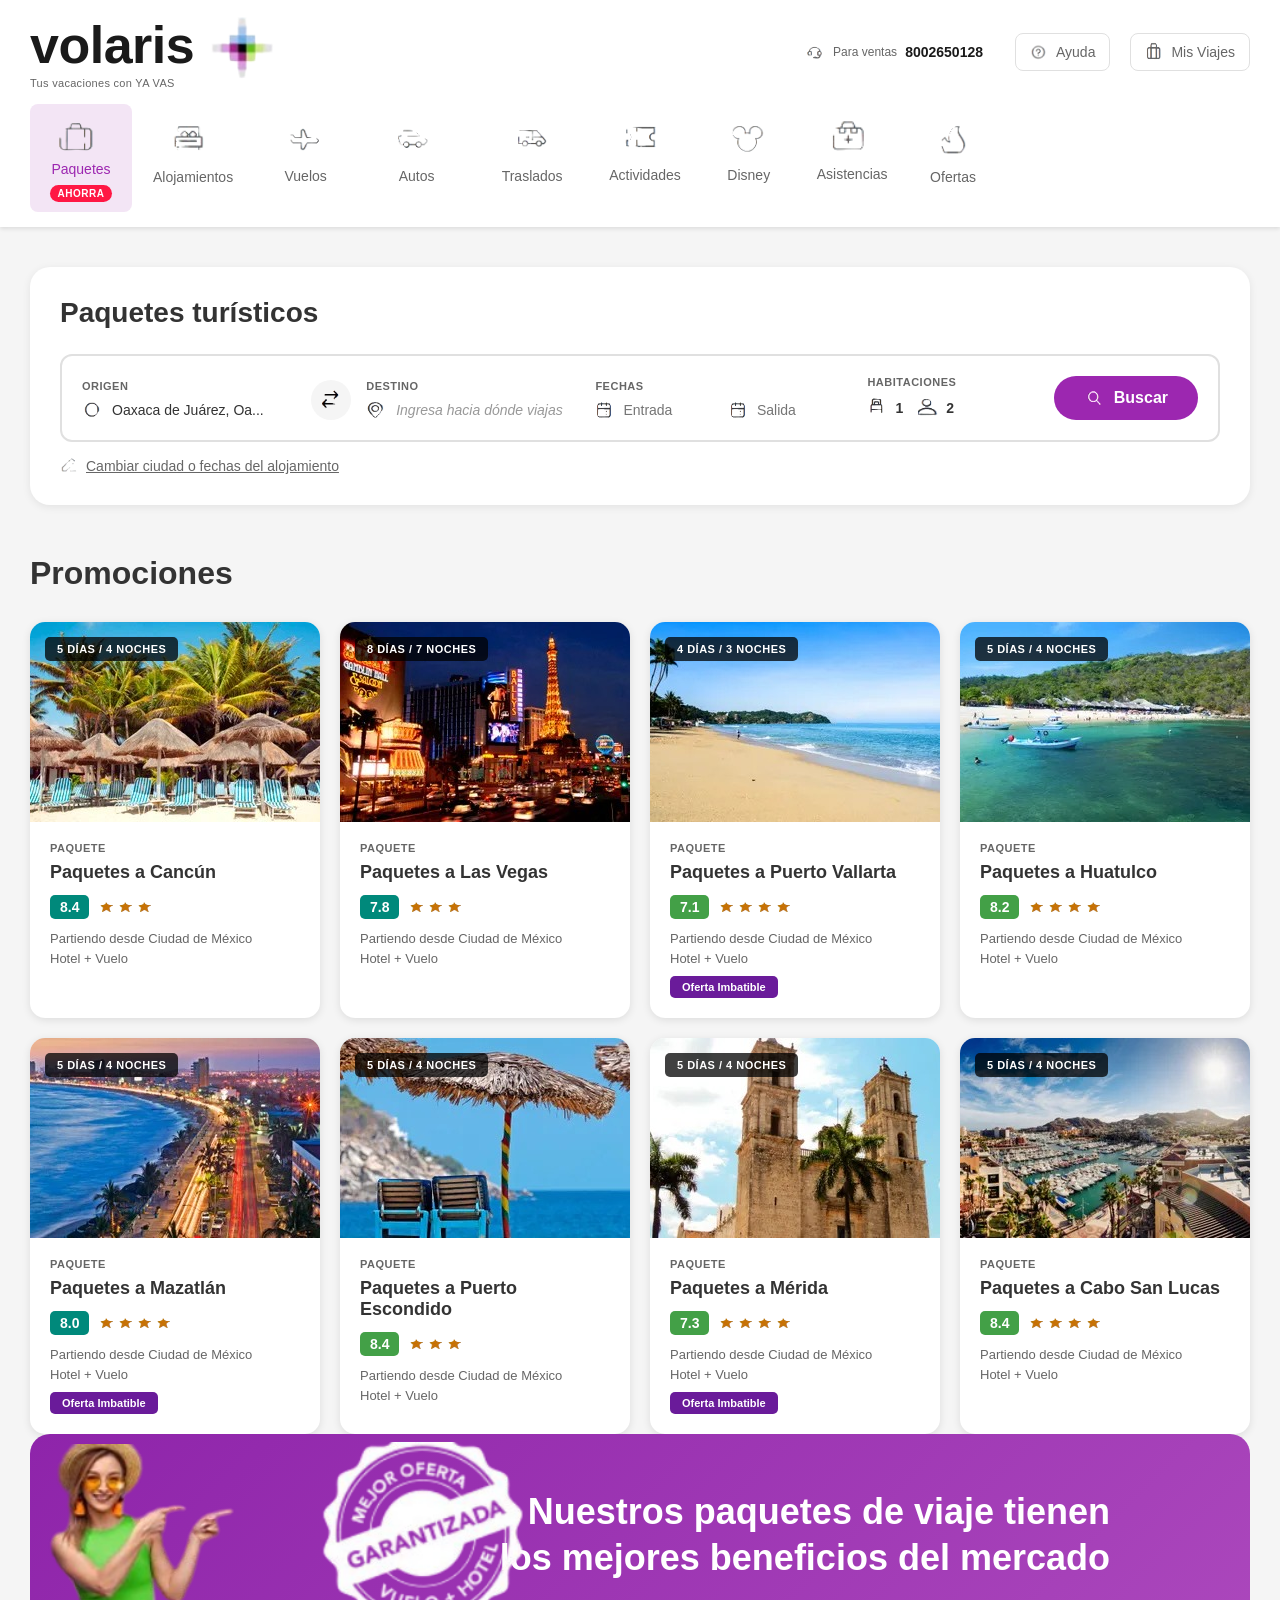
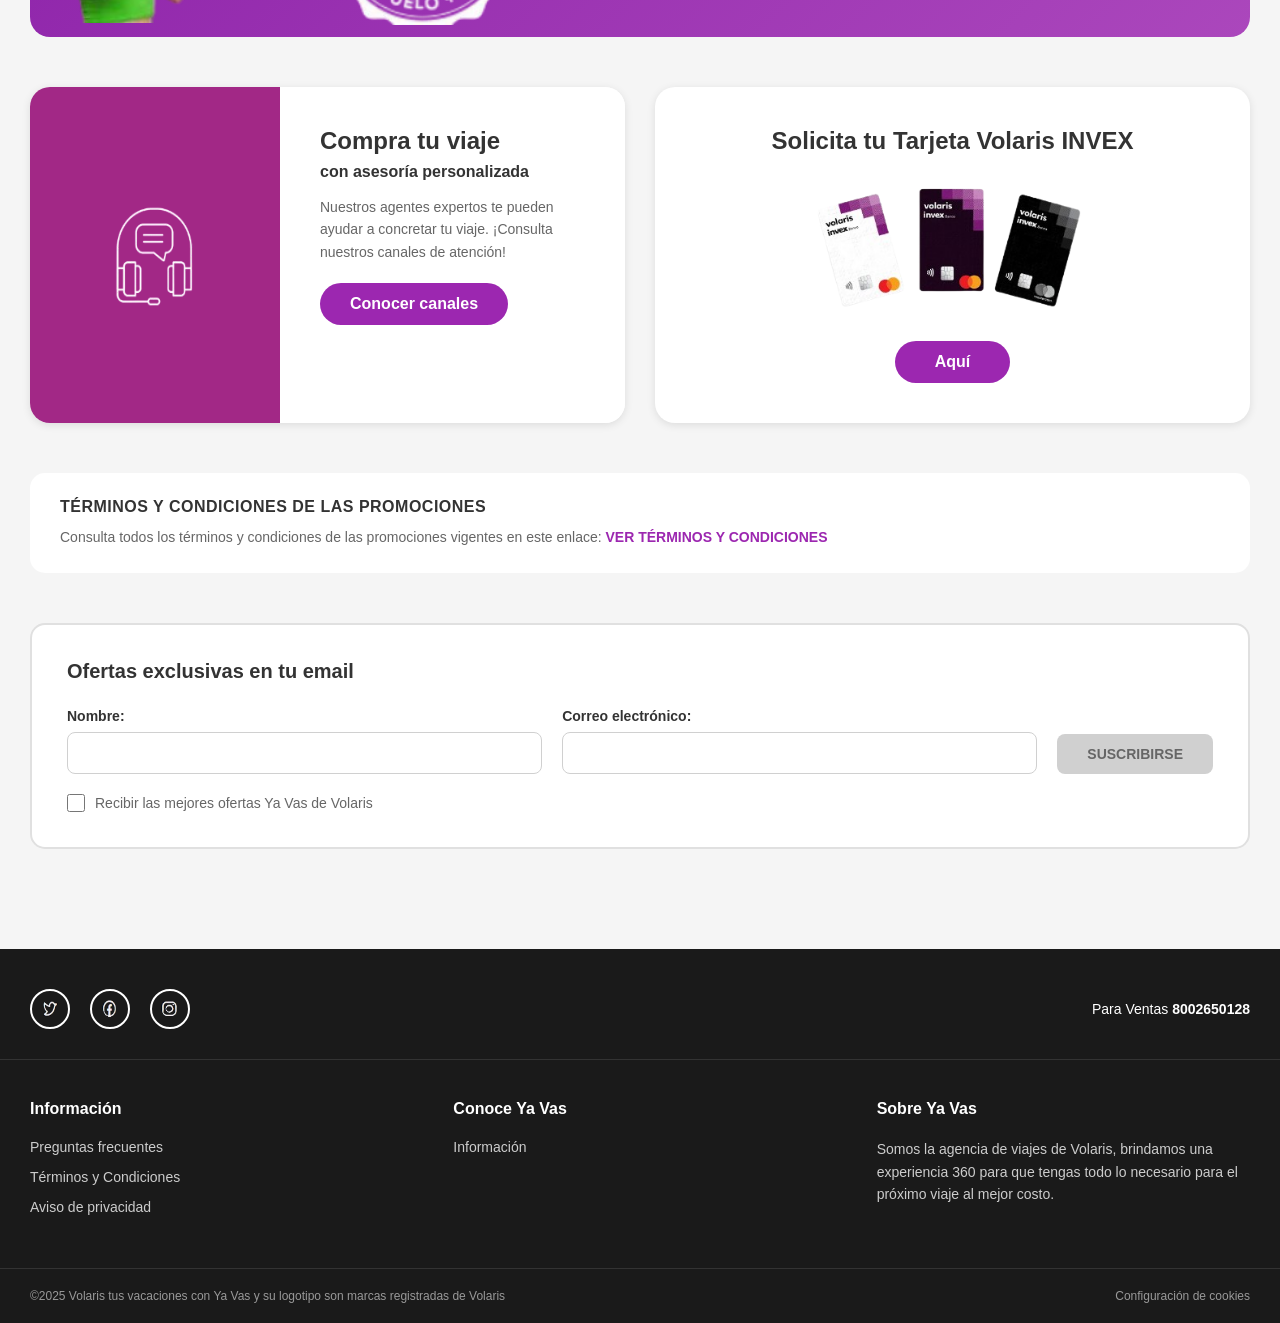
==== commit 8d82bde4: "Finalizacion de sección de vuelo+hotel" ====
--- a/index.html
+++ b/index.html
@@ -1,570 +1,510 @@
 <!DOCTYPE html>
 <html lang="es">
-
 <head>
     <meta charset="UTF-8">
     <meta name="viewport" content="width=device-width, initial-scale=1.0">
-    <title>Volaris - Las tarifas más bajas de México</title>
+    <title>Volaris</title>
     <link rel="stylesheet" href="styles.css">
 </head>
-<header class="barrita-arriba">
-        <div class="caja-barrita">
-            <div class="fila-superior-header">
-                <div class="logotipo">
-                    <span class="texto-logo">volaris</span>
-                    <img class="iconito-logo" src="imagenes/volaris-removebg-preview.png"></img>
-                </div>
-
-                <div class="lado-derecho-superior">
-                    <select class="selector-idioma">
-                        <option>Español / $ MXN</option>
-                        <option>English / $ USD</option>
-                    </select>
-                    <a href="#" class="link-registrarse">Regístrate</a>
-                    <button class="boton-iniciar-sesion">Iniciar sesión</button>
-                </div>
-            </div>
-
-            <div class="fila-inferior-header">
-                <nav class="menu-principal">
-                    <a href="#" class="link-menu activo" data-tab="seccion_reserva">Vuelos</a>
-                    <a href="#" class="link-menu" data-tab="vuelo-hotel">Vuelo+Hotel</a>
-                    <a href="#" class="link-menu" data-tab="mi-reserva">Mi reserva</a>
-                    <a href="#" class="link-menu" data-tab="estatus-vuelo">Estatus de vuelo</a>
-                </nav>
-
-                <div class="menu-secundario">
-                    <a href="#">Guía de viaje</a>
-                    <a href="#">altitude</a>
-                    <a href="#">Nuestros destinos</a>
-                    <a href="#">Promociones</a>
-                    <a href="#">Privacidad</a>
-                    <a href="#">Contacto</a>
-                </div>
-            </div>
-        </div>
+<body>
+    <header>
+        <nav class="navbar">
+            <div class="navbar-superior">
+                <div class="logo">
+                    <div class="logo-texto">
+                        <span class="volaris-text">volaris</span>
+                        <span class="slogan">Tus vacaciones con YA VAS</span>
+                    </div>
+                    <div class="logo-img">
+                        <img src="img/image-volaris-logo.png">
+                    </div>
+                </div>
+
+                <div class="opciones-derecha">
+                    <div class="info-ventas">
+                        <div class="icono-telefono">
+                            <img src="img/image-audifonos.png">
+                        </div>
+                        <span class="texto-ventas">Para ventas</span>
+                        <span class="numero-telefono">8002650128</span>
+                    </div>
+                    <div class="boton-ayuda">
+                        <div class="icono-ayuda">
+                            <img src="img/image-signointerrogacion.png">
+                        </div>
+                        <span>Ayuda</span>
+                    </div>
+                    <div class="boton-viajes">
+                        <div class="icono-maleta">
+                            <img src="img/image-maleta.png">
+                        </div>
+                        <span>Mis Viajes</span>
+                    </div>
+                </div>
+            </div>
+
+            <ul class="menu-navegacion">
+                <li class="menu-item activo">
+                    <a href="#">
+                        <div class="icono-menu">
+                            <img src="img/image-paquete.png">
+                        </div>
+                        <span>Paquetes</span>
+                        <span class="badge-ahorra">Ahorra</span>
+                    </a>
+                </li>
+                <li class="menu-item">
+                    <a href="#">
+                        <div class="icono-menu">
+                            <img src="img/image-alojamiento.png">
+                        </div>
+                        <span>Alojamientos</span>
+                    </a>
+                </li>
+                <li class="menu-item">
+                    <a href="#">
+                        <div class="icon-av">
+                            <div class="icono-menu">
+                            <img src="img/image-vuelos.png">
+                            </div>
+                        </div>
+                        <span>Vuelos</span>
+                    </a>
+                </li>
+                <li class="menu-item">
+                    <a href="#">
+                        <div class="icon-autos">
+                            <div class="icono-menu">
+                                <img src="img/image-autos.png">
+                            </div>
+                        </div>
+                        <span>Autos</span>
+                    </a>
+                </li>
+                <li class="menu-item">
+                    <a href="#">
+                        <div class="icon-tralados">
+                            <div class="icono-menu">
+                            <img src="img/image-traslados.png">
+                            </div>
+                        </div>
+                        <span>Traslados</span>
+                    </a>
+                </li>
+                <li class="menu-item">
+                    <a href="#">
+                        <div class="act">
+                            <div class="icono-menu">
+                            <img src="img/image-actividades.png">
+                            </div>
+                        </div>
+                        <span>Actividades</span>
+                    </a>
+                </li>
+                <li class="menu-item">
+                    <a href="#">
+                        <div class="icon-disney">
+                            <div class="icono-menu">
+                            <img src="img/image-disney.png">
+                            </div>
+                        </div>
+                        <span>Disney</span>
+                    </a>
+                </li>
+                <li class="menu-item">
+                    <a href="#">
+                        <div class="icono-menu">
+                            <img src="img/image-asistencias.png">
+                        </div>
+                        <span>Asistencias</span>
+                    </a>
+                </li>
+                <li class="menu-item">
+                    <a href="#">
+                        <div class="icon-ofertas">
+                            <div class="icono-menu">
+                            <img src="img/image-ofertas.png">
+                            </div>
+                        </div>
+                        <span>Ofertas</span>
+                    </a>
+                </li>
+            </ul>
+        </nav>
     </header>
-<body>
-    <main class="contenido-principal">
-        <section class="tab-seccion active" id="seccion_reserva">
-            <div class="contenedor-reserva">
-                <div class="caja-formulario">
-                    <div class="pestañitas-viaje">
-                        <button class="pestaña-viaje activo">Viaje redondo</button>
-                        <button class="pestaña-viaje">Viaje sencillo</button>
-                    </div>
-
-                    <div class="formulario-reserva">
-                        <div class="fila-formulario">
-                            <div class="campito-formulario">
-                                <input type="text" value="Cd. México (Tod..." readonly>
-                                <label>Origen</label>
-                            </div>
-                            <button class="boton-intercambio">⇄</button>
-                            <div class="campito-formulario">
-                                <input type="text" placeholder="- - -" readonly>
-                                <label>Selecciona un destino</label>
-                            </div>
-                        </div>
-
-                        <div class="fila-formulario">
-                            <div class="campito-formulario campo-fecha">
-                                <img src="imagenes/calendario_right.png" class="iconito" alt="">
-                                <div>
-                                    <div class="etiqueta-fecha">Salida</div>
-                                    <div class="valor-fecha">Vie, 31 oct, 2025</div>
+
+    <main>
+        <section class="seccion-busqueda">
+            <h2 class="titulo-seccion">Paquetes turísticos</h2>
+            
+            <div class="contenedor-busqueda">
+                <div class="formulario-busqueda">
+                    <div class="campo-origen">
+                        <span class="etiqueta-campo">ORIGEN</span>
+                        <div class="input-wrapper">
+                            <div class="icono-ubicacion">
+                                <img src="img/image-circulo.png">
+                            </div>
+                            <input type="text" placeholder="Oaxaca de Juárez, Oa..." value="Oaxaca de Juárez, Oa...">
+                        </div>
+                    </div>
+
+                    <div class="boton-intercambio">
+                        <img src="img/image-flechas.png">
+                    </div>
+
+                    <div class="campo-destino">
+                        <span class="etiqueta-campo">DESTINO</span>
+                        <div class="input-wrapper">
+                            <div class="icono-ubicacion">
+                                <img src="img/image-ubi.png">
+                            </div>
+                            <input type="text" placeholder="Ingresa hacia dónde viajas">
+                        </div>
+                    </div>
+
+                    <div class="campo-fechas">
+                        <span class="etiqueta-campo">FECHAS</span>
+                        <div class="contenedor-fechas">
+                            <div class="fecha-entrada">
+                                <div class="icono-calendario">
+                                    <img src="img/image-calendario.png">
                                 </div>
-                            </div>
-                            <div class="campito-formulario campo-fecha">
-                                <img src="imagenes/calendario_left.png" class="iconito" alt="">
-                                <div>
-                                    <div class="etiqueta-fecha">Regreso</div>
-                                    <div class="valor-fecha">Lun, 3 nov, 2025</div>
+                                <input type="text" placeholder="Entrada">
+                            </div>
+                            <div class="fecha-salida">
+                                <div class="icono-calendario">
+                                    <img src="img/image-calendario.png">
                                 </div>
-                            </div>
-                        </div>
-
-                        <div class="fila-formulario">
-                            <div class="campito-formulario campo-pasajeros">
-                                <label>Pasajeros</label>
-                                <select>
-                                    <option>1 Adulto</option>
-                                    <option>2 Adultos</option>
-                                    <option>3 Adultos</option>
-                                </select>
-                            </div>
-                            <div class="campito-formulario campo-promocion">
-                                <input type="text" placeholder="¿Tienes un código de promoción? (Opcional)">
-                            </div>
-                        </div>
-
-                        <div class="acciones-formulario">
-                            <button class="boton-borde">
-                                Vuelo + Hotel
-                                <img class="iconito" src="imagenes/hotel_avion.png" alt="hotel_avion">
-                            </button>
-                            <button class="boton-buscar">
-                                Buscar vuelos
-                                <img class="iconito" src="imagenes/plane.png" alt="hotel_avion">
-                            </button>
-                        </div>
-                    </div>
-                </div>
-
-                <div class="banner-grande">
-                    <img src="https://images.unsplash.com/photo-1568849676085-51415703900f?w=800" alt="Bogotá">
-                    <div class="contenido-banner">
-                        <div class="etiquetita-banner">2 de noviembre</div>
-                        <h2>Bogotá</h2>
-                        <p class="subtitulo-banner">despega desde el <strong>AIFA</strong></p>
-                        <p class="subtitulo-chiquito-banner">(Aeropuerto Internacional Felipe Ángeles)</p>
-                        <div class="precio-banner">
-                            desde <span class="precio">$107*</span>
-                        </div>
-                        <div class="etiquetita-azul-banner">USD, viaje sencillo</div>
-                        <p class="dias-banner">Los días <strong>lunes, miércoles, viernes y domingo.</strong></p>
-                        <p class="notita-banner">Compra: Desde hoy hasta 01-nov-2025 | Viaja: Del 2-nov-2025 al
-                            31-may-2026</p>
-                        <p class="terminos-banner">*Términos y condiciones</p>
-                    </div>
-                    <div class="puntitos-carrusel">
-                        <span class="puntito activo"></span>
-                        <span class="puntito"></span>
-                        <span class="puntito"></span>
-                    </div>
-                    <button class="flecha-anterior-carrusel">‹</button>
-                    <button class="flecha-siguiente-carrusel">›</button>
+                                <input type="text" placeholder="Salida">
+                            </div>
+                        </div>
+                    </div>
+
+                    <div class="campo-habitaciones">
+                        <span class="etiqueta-campo">HABITACIONES</span>
+                        <div class="contenedor-habitaciones">
+                            <div class="habitacion-item">
+                                <div class="icono-habitacion">
+                                    <img src="img/image-habitacion.png">
+                                </div>
+                                <span>1</span>
+                            </div>
+                            <div class="persona-item">
+                                <div class="icono-persona">
+                                    <img src="img/image-persona.png">
+                                </div>
+                                <span>2</span>
+                            </div>
+                        </div>
+                    </div>
+
+                    <button class="boton-buscar">
+                        <img src="img/image-buscar.png">
+                        Buscar
+                    </button>
+                </div>
+
+                <div class="cambiar-busqueda">
+                    <img src="img/image-editar.png">
+                    <span>Cambiar ciudad o fechas del alojamiento</span>
                 </div>
             </div>
         </section>
 
-        <section class="tab-seccion" id="mi-reserva">
-            <div class="contenedor-administra-viajes">
-                <div class="columna-formulario-reserva">
-                    <h6 class="titulo-administra">Administra tus viajes</h6>
-                    <p class="descripcion-administra">
-                        Ingresa tu código de reserva y apellidos tal como aparecen en tu confirmación de compra. Si 
-                         <span class="icono-ayuda">?</span>
-                        registraste dos apellidos, deberás escribir ambos para acceder.
-                       
-                    </p>
-
-                    <form class="formulario-administra">
-                        <input class="campo-administra" type="text" id="codigo-reserva" placeholder="Código de reservación" required>
-                        <input class="campo-administra" type="text" id="apellidos" placeholder="Apellidos (como aparecen en tu confirmación)" required>
-                        <button type="submit" class="boton-ir-reserva">Ir a mi reserva</button>
-                    </form>
-
-                    <div class="links-ayuda-reserva">
-                        <a href="#" class="link-no-encuentro">No encuentro mi código de reservación</a>
-                        <a href="#" class="link-entra-cuenta">Entra aquí <span class="texto-normal">con tu cuenta</span></a>
-                        
-                    </div>
-                </div>
-
-                <div class="columna-imagen-reserva">
-                    <img src="imagenes/mi_reserva_playa.jpg" 
-                        alt="Playa" 
-                        class="imagen-playa">
-                    <div class="caja-info-reserva">
-                        <h3>Aquí puedes:</h3>
-                        <ul class="lista-acciones">
-                            <li><span class="icono-check"><svg xmlns="http://www.w3.org/2000/svg" height="24px" viewBox="0 -960 960 960" width="24px" fill="#8e3670"><path d="M382-240 154-468l57-57 171 171 367-367 57 57-424 424Z"/></svg> </span>Consultar cuanto equipaje puedes llevar</li>
-                            <li><span class="icono-check"><svg xmlns="http://www.w3.org/2000/svg" height="24px" viewBox="0 -960 960 960" width="24px" fill="#8e3670"><path d="M382-240 154-468l57-57 171 171 367-367 57 57-424 424Z"/></svg> </span>Seleccionar tu asiento</li>
-                            <li><span class="icono-check"><svg xmlns="http://www.w3.org/2000/svg" height="24px" viewBox="0 -960 960 960" width="24px" fill="#8e3670"><path d="M382-240 154-468l57-57 171 171 367-367 57 57-424 424Z"/></svg></span>Agregar equipaje extra</li>
-                            <li><span class="icono-check"><svg xmlns="http://www.w3.org/2000/svg" height="24px" viewBox="0 -960 960 960" width="24px" fill="#8e3670"><path d="M382-240 154-468l57-57 171 171 367-367 57 57-424 424Z"/></svg></span> Añadir servicios a tu viaje</li>
-                            <li><span class="icono-check"><svg xmlns="http://www.w3.org/2000/svg" height="24px" viewBox="0 -960 960 960" width="24px" fill="#8e3670"><path d="M382-240 154-468l57-57 171 171 367-367 57 57-424 424Z"/></svg></span>Cambiar o cancelar tu vuelo</li>
-                        </ul>
+        <section class="seccion-promociones">
+            <h2 class="titulo-promociones">Promociones</h2>
+
+            <div class="grid-paquetes">
+                <div class="tarjeta-paquete">
+                    <div class="imagen-paquete">
+                        <img src="img/canncu.jpeg">
+                        <span class="duracion">5 DÍAS / 4 NOCHES</span>
+                    </div>
+                    <div class="info-paquete">
+                        <span class="tipo-paquete">PAQUETE</span>
+                        <h3 class="titulo-paquete">Paquetes a Cancún</h3>
+                        <div class="calificacion">
+                            <span class="numero-calif">8.4</span>
+                            <div class="estrellas">
+                                <img src="img/image-estrella.png">
+                                <img src="img/image-estrella.png">
+                                <img src="img/image-estrella.png">
+                            </div>
+                        </div>
+                        <p class="partiendo">Partiendo desde Ciudad de México</p>
+                        <p class="incluye">Hotel + Vuelo</p>
+                    </div>
+                </div>
+
+                <div class="tarjeta-paquete">
+                    <div class="imagen-paquete">
+                        <img src="img/lasvegas.jpeg">
+                        <span class="duracion">8 DÍAS / 7 NOCHES</span>
+                    </div>
+                    <div class="info-paquete">
+                        <span class="tipo-paquete">PAQUETE</span>
+                        <h3 class="titulo-paquete">Paquetes a Las Vegas</h3>
+                        <div class="calificacion">
+                            <span class="numero-calif">7.8</span>
+                            <div class="estrellas">
+                                <img src="img/image-estrella.png">
+                                <img src="img/image-estrella.png">
+                                <img src="img/image-estrella.png">
+                            </div>
+                        </div>
+                        <p class="partiendo">Partiendo desde Ciudad de México</p>
+                        <p class="incluye">Hotel + Vuelo</p>
+                    </div>
+                </div>
+
+                <div class="tarjeta-paquete">
+                    <div class="imagen-paquete">
+                        <img src="img/puertovallarta.jpeg">
+                        <span class="duracion">4 DÍAS / 3 NOCHES</span>
+                    </div>
+                    <div class="info-paquete">
+                        <span class="tipo-paquete">PAQUETE</span>
+                        <h3 class="titulo-paquete">Paquetes a Puerto Vallarta</h3>
+                        <div class="calificacion">
+                            <span class="numero-calif calificacion-alta">7.1</span>
+                            <div class="estrellas">
+                                <img src="img/image-estrella.png">
+                                <img src="img/image-estrella.png">
+                                <img src="img/image-estrella.png">
+                                <img src="img/image-estrella.png">
+                            </div>
+                        </div>
+                        <p class="partiendo">Partiendo desde Ciudad de México</p>
+                        <p class="incluye">Hotel + Vuelo</p>
+                        <span class="oferta-imbatible">Oferta Imbatible</span>
+                    </div>
+                </div>
+
+                <div class="tarjeta-paquete">
+                    <div class="imagen-paquete">
+                        <img src="img/huatulco.jpeg">
+                        <span class="duracion">5 DÍAS / 4 NOCHES</span>
+                    </div>
+                    <div class="info-paquete">
+                        <span class="tipo-paquete">PAQUETE</span>
+                        <h3 class="titulo-paquete">Paquetes a Huatulco</h3>
+                        <div class="calificacion">
+                            <span class="numero-calif calificacion-alta">8.2</span>
+                            <div class="estrellas">
+                                <img src="img/image-estrella.png">
+                                <img src="img/image-estrella.png">
+                                <img src="img/image-estrella.png">
+                                <img src="img/image-estrella.png">
+                            </div>
+                        </div>
+                        <p class="partiendo">Partiendo desde Ciudad de México</p>
+                        <p class="incluye">Hotel + Vuelo</p>
+                    </div>
+                </div>
+
+                <div class="tarjeta-paquete">
+                    <div class="imagen-paquete">
+                        <img src="img/mazatlan.jpeg">
+                        <span class="duracion">5 DÍAS / 4 NOCHES</span>
+                    </div>
+                    <div class="info-paquete">
+                        <span class="tipo-paquete">PAQUETE</span>
+                        <h3 class="titulo-paquete">Paquetes a Mazatlán</h3>
+                        <div class="calificacion">
+                            <span class="numero-calif calificacion-excelente">8.0</span>
+                            <div class="estrellas">
+                                <img src="img/image-estrella.png">
+                                <img src="img/image-estrella.png">
+                                <img src="img/image-estrella.png">
+                                <img src="img/image-estrella.png">
+                            </div>
+                        </div>
+                        <p class="partiendo">Partiendo desde Ciudad de México</p>
+                        <p class="incluye">Hotel + Vuelo</p>
+                        <span class="oferta-imbatible">Oferta Imbatible</span>
+                    </div>
+                </div>
+
+                <div class="tarjeta-paquete">
+                    <div class="imagen-paquete">
+                        <img src="img/ptoescondido.jpeg">
+                        <span class="duracion">5 DÍAS / 4 NOCHES</span>
+                    </div>
+                    <div class="info-paquete">
+                        <span class="tipo-paquete">PAQUETE</span>
+                        <h3 class="titulo-paquete">Paquetes a Puerto Escondido</h3>
+                        <div class="calificacion">
+                            <span class="numero-calif calificacion-alta">8.4</span>
+                            <div class="estrellas">
+                                <img src="img/image-estrella.png">
+                                <img src="img/image-estrella.png">
+                                <img src="img/image-estrella.png">
+                            </div>
+                        </div>
+                        <p class="partiendo">Partiendo desde Ciudad de México</p>
+                        <p class="incluye">Hotel + Vuelo</p>
+                    </div>
+                </div>
+
+                <div class="tarjeta-paquete">
+                    <div class="imagen-paquete">
+                        <img src="img/merida.jpeg">
+                        <span class="duracion">5 DÍAS / 4 NOCHES</span>
+                    </div>
+                    <div class="info-paquete">
+                        <span class="tipo-paquete">PAQUETE</span>
+                        <h3 class="titulo-paquete">Paquetes a Mérida</h3>
+                        <div class="calificacion">
+                            <span class="numero-calif calificacion-alta">7.3</span>
+                            <div class="estrellas">
+                                <img src="img/image-estrella.png">
+                                <img src="img/image-estrella.png">
+                                <img src="img/image-estrella.png">
+                                <img src="img/image-estrella.png">
+                            </div>
+                        </div>
+                        <p class="partiendo">Partiendo desde Ciudad de México</p>
+                        <p class="incluye">Hotel + Vuelo</p>
+                        <span class="oferta-imbatible">Oferta Imbatible</span>
+                    </div>
+                </div>
+
+                <div class="tarjeta-paquete">
+                    <div class="imagen-paquete">
+                        <img src="img/cabosanlicas.jpeg">
+                        <span class="duracion">5 DÍAS / 4 NOCHES</span>
+                    </div>
+                    <div class="info-paquete">
+                        <span class="tipo-paquete">PAQUETE</span>
+                        <h3 class="titulo-paquete">Paquetes a Cabo San Lucas</h3>
+                        <div class="calificacion">
+                            <span class="numero-calif calificacion-alta">8.4</span>
+                            <div class="estrellas">
+                                <img src="img/image-estrella.png">
+                                <img src="img/image-estrella.png">
+                                <img src="img/image-estrella.png">
+                                <img src="img/image-estrella.png">
+                            </div>
+                        </div>
+                        <p class="partiendo">Partiendo desde Ciudad de México</p>
+                        <p class="incluye">Hotel + Vuelo</p>
                     </div>
                 </div>
             </div>
         </section>
 
-        <section class="tab-seccion" id="status-vuelo">
-            
+        <section class="seccion-banner">
+            <div class="banner-promocional">
+                <div class="imagen-banner">
+                    <img src="img/image-mujer.png">
+                </div>
+                <div class="sello-garantia">
+                    <img src="img/image-garantizada.png">
+                </div>
+                <div class="texto-banner">
+                    <h2>Nuestros paquetes de viaje tienen</h2>
+                    <h2>los mejores beneficios del mercado</h2>
+                </div>
+            </div>
         </section>
 
-        <section class="mejores-vuelos">
-            <div class="contenedor-principal">
-                <h2 class="titulo-seccion">Mejores vuelos con Volaris</h2>
-
-                <div class="filtros">
-                    <select class="selector-filtro">
-                        <option>De: Cd. México (AICM)</option>
-                    </select>
-                    <select class="selector-filtro">
-                        <option>Presupuesto</option>
-                    </select>
-                    <button class="boton-reiniciar">Reiniciar</button>
-                    <div class="ordenar-por">
-                        <span>≡ Ordenar por: Popularidad ▼</span>
-                    </div>
-                </div>
-
-                <div class="grilla-vuelos">
-                    <div class="tarjetita-vuelo">
-                        <div class="etiquetita-tarjeta">1/20</div>
-                        <img src="https://images.unsplash.com/photo-1512453979798-5ea266f8880c?w=400" alt="Cancún">
-                        <div class="contenido-tarjeta">
-                            <h3>Ciudad de México (MEX) a Cancún (CUN)</h3>
-                            <p class="fecha">26/01/2026</p>
-                            <div class="info-precio">
-                                <p class="etiqueta-precio">Desde</p>
-                                <p class="precio">689 MXN*</p>
-                            </div>
-                            <p class="detalles">Visto hace: 8 minutos .</p>
-                            <p class="detalles">Sencillo, Clase Económica</p>
-                            <button class="boton-reservar">Reserva ahora</button>
-                        </div>
-                    </div>
-
-                    <div class="tarjetita-vuelo">
-                        <div class="etiquetita-tarjeta">2/20</div>
-                        <img src="https://images.unsplash.com/photo-1518235506717-e1ed3306a89b?w=400" alt="Guadalajara">
-                        <div class="contenido-tarjeta">
-                            <h3>Ciudad de México (MEX) a Tijuana (TIJ)</h3>
-                            <p class="fecha">27/01/2026</p>
-                            <div class="info-precio">
-                                <p class="etiqueta-precio">Desde</p>
-                                <p class="precio">1,129 MXN*</p>
-                            </div>
-                            <p class="detalles">Visto hace: 24 minutos .</p>
-                            <p class="detalles">Sencillo, Clase Económica</p>
-                            <button class="boton-reservar">Reserva ahora</button>
-                        </div>
-                    </div>
-
-                    <div class="tarjetita-vuelo">
-                        <div class="etiquetita-tarjeta">3/20</div>
-                        <img src="https://images.unsplash.com/photo-1518639192441-8fce0a366e2e?w=400" alt="Guadalajara">
-                        <div class="contenido-tarjeta">
-                            <h3>Ciudad de México (MEX) a Guadalajara (GDL)</h3>
-                            <p class="fecha">03/12/2025</p>
-                            <div class="info-precio">
-                                <p class="etiqueta-precio">Desde</p>
-                                <p class="precio">454 MXN*</p>
-                            </div>
-                            <p class="detalles">Visto hace: 19 minutos .</p>
-                            <p class="detalles">Sencillo, Clase Económica</p>
-                            <button class="boton-reservar">Reserva ahora</button>
-                        </div>
-                    </div>
-
-                    <div class="tarjetita-vuelo">
-                        <div class="etiquetita-tarjeta">4/20</div>
-                        <img src="https://images.unsplash.com/photo-1559827260-dc66d52bef19?w=400" alt="Monterrey">
-                        <div class="contenido-tarjeta">
-                            <h3>Ciudad de México (MEX) a Monterrey (MTY)</h3>
-                            <p class="fecha">30/11/2025</p>
-                            <div class="info-precio">
-                                <p class="etiqueta-precio">Desde</p>
-                                <p class="precio">259 MXN*</p>
-                            </div>
-                            <p class="detalles">Visto hace: 4 minutos .</p>
-                            <p class="detalles">Sencillo, Clase Económica</p>
-                            <button class="boton-reservar">Reserva ahora</button>
-                        </div>
-                    </div>
-                </div>
-
-                <div class="paginacion-vuelos">
-                    <span class="dot-paginacion activo"></span>
-                    <span class="dot-paginacion"></span>
-                    <span class="dot-paginacion"></span>
-                    <span class="dot-paginacion"></span>
-                    <span class="dot-paginacion"></span>
+        <section class="seccion-informacion">
+            <div class="tarjeta-asesoria">
+                <div class="icono-asesoria">
+                    <img src="img/image-auf.png">
+                </div>
+                <div class="contenido-asesoria">
+                    <h3>Compra tu viaje</h3>
+                    <p class="subtitulo-asesoria">con asesoría personalizada</p>
+                    <p class="descripcion-asesoria">Nuestros agentes expertos te pueden ayudar a concretar tu viaje. ¡Consulta nuestros canales de atención!</p>
+                    <button class="boton-canales">Conocer canales</button>
+                </div>
+            </div>
+
+            <div class="tarjeta-invex">
+                <div class="contenido-invex">
+                    <h3>Solicita tu Tarjeta Volaris INVEX</h3>
+                    <div class="imagen-tarjetas">
+                        <img src="img/image-tarjetas.png">
+                    </div>
+                    <button class="boton-aqui">Aquí</button>
                 </div>
             </div>
         </section>
 
-        <section class="seccion-pagos">
-            <div class="contenedor-principal">
-                <p class="texto-intro-pago">Busca en nuestra página el precio que a ti te convenga.*</p>
-
-                <h2 class="titulo-pago-seguro">Pago seguro</h2>
-
-                <div class="caja-metodos-pago">
-                    <div class="columna-pago">
-                        <h3>Tarjeta de crédito, tarjeta de débito y pago electrónico</h3>
-                        <div class="logitos-pago-horizontal">
-                            <img src="imagenes/visa.svg" alt="Visa" class="logo-pago">
-                            <img src="imagenes/mastercard.svg" alt="Mastercard" class="logo-pago">
-                            <img src="imagenes/amex.svg" alt="American Express" class="logo-pago">
-                            <img src="imagenes/paypal.svg" alt="PayPal" class="logo-pago">
-                            <img src="imagenes/invex.svg" alt="Invex" class="logo-pago">
-                        </div>
-                        <a href="#" class="link-mas-info">Ver más información</a>
-                    </div>
-
-                    <div class="columna-pago">
-                        <h3>Efectivo en cualquiera de las sucursales participantes</h3>
-                        <div class="logitos-pago-horizontal">
-                            <img src="imagenes/oxxo.svg" alt="OXXO" class="logo-pago">
-                            <img src="imagenes/seven.svg" alt="7-Eleven" class="logo-pago">
-                            <img src="imagenes/walmart.svg" alt="Walmart" class="logo-pago">
-                            <img src="imagenes/famahorro.svg" alt="Farmacias del Ahorro" class="logo-pago">
-                        </div>
-                        <a href="#" class="link-mas-info">Ver más información</a>
-                    </div>
-                </div>
-
-                <div class="grilla-servicios">
-                    <div class="tarjeta-servicio">
-                        <div class="iconito-servicio">
-                            <img src="imagenes/altitude.png" alt="altitude">
-                        </div>
-                        <h3>altitude</h3>
-                        <p>Ahora puedes acumular puntos por todas tus compras. ¡Vuela y llega más alto!</p>
-                        <button class="boton-servicio">Inscríbete ahora</button>
-                    </div>
-
-                    <div class="tarjeta-servicio">
-                        <div class="iconito-servicio">
-                            <img class="img-servicio" src="imagenes/paseanual.png" alt="pase anual">
-                        </div>
-                        <h3>Pase Anual</h3>
-                        <p>Vuela todo lo que puedas por un año.</p>
-                        <button class="boton-servicio">Inscríbete ahora</button>
-                    </div>
-
-                    <div class="tarjeta-servicio">
-                        <div class="iconito-servicio">
-                            <img src="imagenes/pass.png" alt="pass">
-                        </div>
-                        <h3>v.pass</h3>
-                        <p>Un viaje te espera cada mes. v.pass, tu suscripción de vuelos.</p>
-                        <button class="boton-servicio">Suscríbete ahora</button>
-                    </div>
-
-                    <div class="tarjeta-servicio">
-                        <div class="iconito-servicio">
-                            <img src="imagenes/invex.png" alt="pase anual">
-                        </div>
-                        <h3>INVEX</h3>
-                        <p>Acumula pesos para comprar tus vuelos. ¡No millas ni puntos! Además, obtén equipaje gratis y
-                            meses sin intereses.</p>
-                        <button class="boton-servicio">Solicita tu tarjeta</button>
-                    </div>
-                </div>
-            </div>
+        <section class="seccion-terminos">
+            <h3 class="titulo-terminos">TÉRMINOS Y CONDICIONES DE LAS PROMOCIONES</h3>
+            <p class="texto-terminos">Consulta todos los términos y condiciones de las promociones vigentes en este enlace: <a href="#">VER TÉRMINOS Y CONDICIONES</a></p>
         </section>
 
-        <section class="servicios-extras">
-            <div class="contenedor-principal">
-                <div class="fila-servicios">
-                    <div class="cajita-servicio">
-                        <div class="iconote-servicio">
-                            <img class="img-vuelo-hotel" src="imagenes/hoveryavas.svg" alt="vuelo">
-                        </div>
-                        <h3>Vuelo + Hotel</h3>
-                        <p>Encuentra las mejores ofertas para tu viaje.</p>
-                    </div>
-
-                    <div class="cajita-servicio">
-                        <div class="iconote-servicio">
-                            <img src="imagenes/business.svg" alt="business">
-                        </div>
-                        <h3>v.business</h3>
-                        <p>La membresía con beneficios especiales para tus viajes de negocios.</p>
-                    </div>
-
-                    <div class="cajita-servicio">
-                        <div class="iconote-servicio">
-                            <img src="imagenes/grupos.svg" alt="groups">
-                        </div>
-                        <h3>Grupos</h3>
-                        <p>Obtén una cotización para grupos de más de 9 personas.</p>
-                    </div>
-
-                    <div class="cajita-servicio">
-                        <div class="iconote-servicio">
-                            <img src="imagenes/beneficios.svg" alt="beneficios">
-                        </div>
-                        <h3>Beneficios AIFA</h3>
-                        <p>Obtén un precio preferencial en las casetas de la autopista al viajar desde o hacia el
-                            aeropuerto Felipe Ángeles.</p>
-                    </div>
-
-                    <div class="cajita-servicio">
-                        <div class="iconote-servicio">
-                            <img src="imagenes/cargos.svg" alt="beneficios">
-                        </div>
-                        <h3>Carga</h3>
-                        <p>Contamos con servicio de carga y mensajería.</p>
-                    </div>
-                </div>
-            </div>
-        </section>
-
-        <section class="boletin">
-            <div class="contenedor-principal">
-                <div class="contenido-boletin">
-                    <p>Sé el primero en enterarte de nuestras</p>
-                    <h2>Promociones</h2>
-                </div>
-                <div class="formulario-boletin">
-                    <input type="email" placeholder="Correo Electrónico">
-                    <button class="boton-suscribirse">¡Suscribirme!</button>
+        <section class="seccion-suscripcion">
+            <div class="contenedor-suscripcion">
+                <h3 class="titulo-suscripcion">Ofertas exclusivas en tu email</h3>
+                <div class="formulario-suscripcion">
+                    <div class="campo-nombre">
+                        <label>Nombre:</label>
+                        <input type="text" placeholder="">
+                    </div>
+                    <div class="campo-email">
+                        <label>Correo electrónico:</label>
+                        <input type="email" placeholder="">
+                    </div>
+                    <button class="boton-suscribirse">SUSCRIBIRSE</button>
+                </div>
+                <div class="checkbox-ofertas">
+                    <input type="checkbox" id="ofertas">
+                    <label for="ofertas">Recibir las mejores ofertas Ya Vas de Volaris</label>
                 </div>
             </div>
         </section>
     </main>
 
-    <footer class="pie-de-pagina">
-        <div class="contenedor-pie">
-            <div class="columnas-pie">
-                <div class="columna-pie">
-                    <h4>Nuestras rutas</h4>
-                    <ul>
-                        <li><a href="#">Vuelos a Aguascalientes</a></li>
-                        <li><a href="#">Vuelos a Cancún</a></li>
-                        <li><a href="#">Vuelos a Guatemala</a></li>
-                        <li><a href="#">Vuelos a Culiacán</a></li>
-                        <li><a href="#">Vuelos a Guadalajara</a></li>
-                        <li><a href="#">Vuelos a León</a></li>
-                        <li><a href="#">Vuelos a Ciudad de México</a></li>
-                        <li><a href="#">Vuelos a Morelia</a></li>
-                        <li><a href="#">Vuelos a Tijuana</a></li>
-                        <li><a href="#">Vuelos a Uruapan</a></li>
-                        <li><a href="#">Vuelos a Costa Rica</a></li>
-                        <li><a href="#">Vuelos a Los Ángeles</a></li>
-                        <li><a href="#">Vuelos a Chicago</a></li>
-                    </ul>
-                    <a href="#" class="link-ver-todo">Ver todas las rutas</a>
-                </div>
-
-                <div class="columna-pie">
-                    <h4>Información para tu viaje y derechos de los pasajeros</h4>
-                    <ul>
-                        <li><a href="#">FlexiTicket</a></li>
-                        <li><a href="#">Tarjetas Volaris INVEX</a></li>
-                        <li><a href="#">Derechos que tienes al viajar con Volaris</a></li>
-                        <li><a href="#">Equipaje</a></li>
-                        <li><a href="#">Pase de abordar</a></li>
-                        <li><a href="#">Cambio de vuelo</a></li>
-                        <li><a href="#">altitude</a></li>
-                        <li><a href="#">v.club</a></li>
-                        <li><a href="#">v.business</a></li>
-                        <li><a href="#">Suscripciones Volaris</a></li>
-                        <li><a href="#">Documentos de viaje por país</a></li>
-                        <li><a href="#">Conoce yavas.com</a></li>
-                        <li><a href="#">Viajes con bebés</a></li>
-                        <li><a href="#">Pagos diferidos</a></li>
-                        <li><a href="#">Voucher electrónico</a></li>
-                        <li><a href="#">Tarifas de Servicios Adicionales</a></li>
-                        <li><a href="#">Cancelar tu reservación</a></li>
-                        <li><a href="#">TUA</a></li>
-                        <li><a href="#">Aeropuerto de Bogotá</a></li>
-                        <li><a href="#">Avisos para vuelos a Colombia</a></li>
-                        <li><a href="#">Facturación electrónica</a></li>
-                        <li><a href="#">Pase anual</a></li>
-                    </ul>
-                    <a href="#" class="link-ver-todo">Ver todo</a>
-                </div>
-
-                <div class="columna-pie">
-                    <h4>Sobre Volaris</h4>
-                    <p class="descripcion-volaris">Somos la aerolínea de ultra-bajo costo con vuelos en México, Estados
-                        Unidos, Centroamérica y Sudamérica.</p>
-                    <ul>
-                        <li><a href="#">Trabaja con nosotros</a></li>
-                        <li><a href="#">Relación con inversionistas</a></li>
-                        <li><a href="#">Sostenibilidad corporativa</a></li>
-                        <li><a href="#">Sala de prensa</a></li>
-                        <li><a href="#">Blog Volaris</a></li>
-                        <li><a href="#">Revista V de Volaris</a></li>
-                        <li><a href="#">Mapa del sitio</a></li>
-                    </ul>
-                    <a href="#" class="link-ver-todo">Más sobre Volaris</a>
-                </div>
-
-                <div class="columna-pie">
-                    <h4>Descarga nuestra aplicación</h4>
-                    <div class="botones-app">
-                        <a href="#" class="boton-app">
-                            <span class="iconito-app">
-                                <img class="img-app" src="imagenes/gogleplay.png" alt="play store">
-                            </span>
-                            <div>
-                                <div class="etiqueta-app">DISPONIBLE EN</div>
-                                <div class="nombre-app">Google Play</div>
-                            </div>
-                        </a>
-                        <a href="#" class="boton-app">
-                            <span class="iconito-app">
-                                <img class="img-app" src="imagenes/apple.png" alt="app store">
-                            </span>
-                            <div>
-                                <div class="etiqueta-app">Descárgalo en el</div>
-                                <div class="nombre-app">App Store</div>
-                            </div>
-                        </a>
-                    </div>
-
-                    <h4 class="titulo-redes-sociales">Síguenos</h4>
-                    <div class="iconitos-redes">
-                        <a href="#" class="iconito-red-social">
-                            <svg width="20" height="20" viewBox="0 0 24 24" fill="currentColor">
-                                <path
-                                    d="M24 12.073c0-6.627-5.373-12-12-12s-12 5.373-12 12c0 5.99 4.388 10.954 10.125 11.854v-8.385H7.078v-3.47h3.047V9.43c0-3.007 1.792-4.669 4.533-4.669 1.312 0 2.686.235 2.686.235v2.953H15.83c-1.491 0-1.956.925-1.956 1.874v2.25h3.328l-.532 3.47h-2.796v8.385C19.612 23.027 24 18.062 24 12.073z" />
-                            </svg>
-                        </a>
-                        <a href="#" class="iconito-red-social">
-                            <svg width="20" height="20" viewBox="0 0 24 24" fill="currentColor">
-                                <path
-                                    d="M18.244 2.25h3.308l-7.227 8.26 8.502 11.24H16.17l-5.214-6.817L4.99 21.75H1.68l7.73-8.835L1.254 2.25H8.08l4.713 6.231zm-1.161 17.52h1.833L7.084 4.126H5.117z" />
-                            </svg>
-                        </a>
-                        <a href="#" class="iconito-red-social">
-                            <svg width="20" height="20" viewBox="0 0 24 24" fill="currentColor">
-                                <path
-                                    d="M12 2.163c3.204 0 3.584.012 4.85.07 3.252.148 4.771 1.691 4.919 4.919.058 1.265.069 1.645.069 4.849 0 3.205-.012 3.584-.069 4.849-.149 3.225-1.664 4.771-4.919 4.919-1.266.058-1.644.07-4.85.07-3.204 0-3.584-.012-4.849-.07-3.26-.149-4.771-1.699-4.919-4.92-.058-1.265-.07-1.644-.07-4.849 0-3.204.013-3.583.07-4.849.149-3.227 1.664-4.771 4.919-4.919 1.266-.057 1.645-.069 4.849-.069zm0-2.163c-3.259 0-3.667.014-4.947.072-4.358.2-6.78 2.618-6.98 6.98-.059 1.281-.073 1.689-.073 4.948 0 3.259.014 3.668.072 4.948.2 4.358 2.618 6.78 6.98 6.98 1.281.058 1.689.072 4.948.072 3.259 0 3.668-.014 4.948-.072 4.354-.2 6.782-2.618 6.979-6.98.059-1.28.073-1.689.073-4.948 0-3.259-.014-3.667-.072-4.947-.196-4.354-2.617-6.78-6.979-6.98-1.281-.059-1.69-.073-4.949-.073zm0 5.838c-3.403 0-6.162 2.759-6.162 6.162s2.759 6.163 6.162 6.163 6.162-2.759 6.162-6.163c0-3.403-2.759-6.162-6.162-6.162zm0 10.162c-2.209 0-4-1.79-4-4 0-2.209 1.791-4 4-4s4 1.791 4 4c0 2.21-1.791 4-4 4zm6.406-11.845c-.796 0-1.441.645-1.441 1.44s.645 1.44 1.441 1.44c.795 0 1.439-.645 1.439-1.44s-.644-1.44-1.439-1.44z" />
-                            </svg>
-                        </a>
-                        <a href="#" class="iconito-red-social">
-                            <svg width="20" height="20" viewBox="0 0 24 24" fill="currentColor">
-                                <path
-                                    d="M12.53.02C13.84 0 15.14.01 16.44 0c.08 1.53.63 3.09 1.75 4.17 1.12 1.11 2.7 1.62 4.24 1.79v4.03c-1.44-.05-2.89-.35-4.2-.97-.57-.26-1.1-.59-1.62-.93-.01 2.92.01 5.84-.02 8.75-.08 1.4-.54 2.79-1.35 3.94-1.31 1.92-3.58 3.17-5.91 3.21-1.43.08-2.86-.31-4.08-1.03-2.02-1.19-3.44-3.37-3.65-5.71-.02-.5-.03-1-.01-1.49.18-1.9 1.12-3.72 2.58-4.96 1.66-1.44 3.98-2.13 6.15-1.72.02 1.48-.04 2.96-.04 4.44-.99-.32-2.15-.23-3.02.37-.63.41-1.11 1.04-1.36 1.75-.21.51-.15 1.07-.14 1.61.24 1.64 1.82 3.02 3.5 2.87 1.12-.01 2.19-.66 2.77-1.61.19-.33.4-.67.41-1.06.1-1.79.06-3.57.07-5.36.01-4.03-.01-8.05.02-12.07z" />
-                            </svg>
-                        </a>
-                        <a href="#" class="iconito-red-social">
-                            <svg width="20" height="20" viewBox="0 0 24 24" fill="currentColor">
-                                <path
-                                    d="M20.447 20.452h-3.554v-5.569c0-1.328-.027-3.037-1.852-3.037-1.853 0-2.136 1.445-2.136 2.939v5.667H9.351V9h3.414v1.561h.046c.477-.9 1.637-1.85 3.37-1.85 3.601 0 4.267 2.37 4.267 5.455v6.286zM5.337 7.433c-1.144 0-2.063-.926-2.063-2.065 0-1.138.92-2.063 2.063-2.063 1.14 0 2.064.925 2.064 2.063 0 1.139-.925 2.065-2.064 2.065zm1.782 13.019H3.555V9h3.564v11.452zM22.225 0H1.771C.792 0 0 .774 0 1.729v20.542C0 23.227.792 24 1.771 24h20.451C23.2 24 24 23.227 24 22.271V1.729C24 .774 23.2 0 22.222 0h.003z" />
-                            </svg>
-                        </a>
-                        <a href="#" class="iconito-red-social">
-                            <svg width="20" height="20" viewBox="0 0 24 24" fill="currentColor">
-                                <path
-                                    d="M17.472 14.382c-.297-.149-1.758-.867-2.03-.967-.273-.099-.471-.148-.67.15-.197.297-.767.966-.94 1.164-.173.199-.347.223-.644.075-.297-.15-1.255-.463-2.39-1.475-.883-.788-1.48-1.761-1.653-2.059-.173-.297-.018-.458.13-.606.134-.133.298-.347.446-.52.149-.174.198-.298.298-.497.099-.198.05-.371-.025-.52-.075-.149-.669-1.612-.916-2.207-.242-.579-.487-.5-.669-.51-.173-.008-.371-.01-.57-.01-.198 0-.52.074-.792.372-.272.297-1.04 1.016-1.04 2.479 0 1.462 1.065 2.875 1.213 3.074.149.198 2.096 3.2 5.077 4.487.709.306 1.262.489 1.694.625.712.227 1.36.195 1.871.118.571-.085 1.758-.719 2.006-1.413.248-.694.248-1.289.173-1.413-.074-.124-.272-.198-.57-.347m-5.421 7.403h-.004a9.87 9.87 0 01-5.031-1.378l-.361-.214-3.741.982.998-3.648-.235-.374a9.86 9.86 0 01-1.51-5.26c.001-5.45 4.436-9.884 9.888-9.884 2.64 0 5.122 1.03 6.988 2.898a9.825 9.825 0 012.893 6.994c-.003 5.45-4.437 9.884-9.885 9.884m8.413-18.297A11.815 11.815 0 0012.05 0C5.495 0 .16 5.335.157 11.892c0 2.096.547 4.142 1.588 5.945L.057 24l6.305-1.654a11.882 11.882 0 005.683 1.448h.005c6.554 0 11.89-5.335 11.893-11.893a11.821 11.821 0 00-3.48-8.413Z" />
-                            </svg>
-                        </a>
-                    </div>
-                </div>
-            </div>
-
-            <div class="fondo-pie">
-                <p>© 2025 Volaris y su logotipo son marcas registradas de Volaris</p>
-                <div class="links-pie">
-                    <a href="#">Términos y condiciones para volaris.com</a>
-                    <a href="#">Aviso de privacidad</a>
-                    <a href="#">Información legal</a>
-                </div>
-            </div>
+    <footer>
+        <div class="footer-superior">
+            <div class="redes-sociales">
+                <a href="#" class="red-social">
+                    <img src="img/image-x.png">
+                </a>
+                <a href="#" class="red-social">
+                    <img src="img/image-twiter.png">
+                </a>
+                <a href="#" class="red-social">
+                    <img src="img/image-facebook.png">
+                </a>
+            </div>
+            <div class="telefono-footer">
+                <span>Para Ventas <strong>8002650128</strong></span>
+            </div>
+        </div>
+
+        <div class="footer-contenido">
+            <div class="columna-footer">
+                <h4>Información</h4>
+                <ul>
+                    <li><a href="#">Preguntas frecuentes</a></li>
+                    <li><a href="#">Términos y Condiciones</a></li>
+                    <li><a href="#">Aviso de privacidad</a></li>
+                </ul>
+            </div>
+
+            <div class="columna-footer">
+                <h4>Conoce Ya Vas</h4>
+                <ul>
+                    <li><a href="#">Información</a></li>
+                </ul>
+            </div>
+
+            <div class="columna-footer">
+                <h4>Sobre Ya Vas</h4>
+                <p>Somos la agencia de viajes de Volaris, brindamos una experiencia 360 para que tengas todo lo necesario para el próximo viaje al mejor costo.</p>
+            </div>
+        </div>
+
+        <div class="footer-inferior">
+            <p>©2025 Volaris tus vacaciones con Ya Vas y su logotipo son marcas registradas de Volaris</p>
+            <a href="#">Configuración de cookies</a>
         </div>
     </footer>
-
-    <button class="boton-chat">
-        Pregunta lo que quieras
-        <svg width="20" height="20" xmlns="http://www.w3.org/2000/svg" fill="none" viewBox="0 0 24 24"
-            stroke-width="1.5" stroke="currentColor" class="size-8 lupa">
-            <path stroke-linecap="round" stroke-linejoin="round"
-                d="m21 21-5.197-5.197m0 0A7.5 7.5 0 1 0 5.196 5.196a7.5 7.5 0 0 0 10.607 10.607Z" />
-        </svg>
-
-    </button>
-
-    <script src="script.js"></script>
 </body>
-
 </html>
--- a/styles.css
+++ b/styles.css
@@ -1,1517 +1,1090 @@
-/* Variables de colores Volaris */
-:root {
-  /* --volaris-magenta: #a24284; */
-  --volaris-magenta: #a12885;
-  --volaris-purple: hsl(285, 48%, 34%);
-  --volaris-dark: #1a1a1a;
-  --volaris-gray: #666;
-  --volaris-light-gray: #f5f5f5;
-  --white: #ffffff;
-  --border-gray: #ddd;
-}
-
 * {
-  margin: 0;
-  padding: 0;
-  box-sizing: border-box;
+    margin: 0;
+    padding: 0;
+    box-sizing: border-box;
 }
 
 body {
-  font-family: -apple-system, BlinkMacSystemFont, "Segoe UI", Arial, sans-serif;
-  color: var(--volaris-dark);
-  line-height: 1.5;
-  background-color: #fafafa;
-}
-
-.contenedor-principal {
-  max-width: 1400px;
-  margin: 0 auto;
-  padding: 0 40px;
-}
-
-/* Header */
-.barrita-arriba {
-  background-color: var(--white);
-  border-bottom: 1px solid #e0e0e0;
-  position: fixed;
-  top: 0;
-  left: 0;
-  width: 100%;
-  z-index: 1000;
-}
-
-.caja-barrita {
-  max-width: 1400px;
-  margin: 0 auto;
-  padding: 0 40px;
-}
-
-.fila-superior-header {
-  display: flex;
-  justify-content: space-between;
-  align-items: center;
-  padding: 15px 0;
-}
-
-.logotipo {
-  display: flex;
-  align-items: center;
-  gap: 8px;
-}
-
-.texto-logo {
-  color: var(--volaris-dark);
-  font-size: 28px;
-  font-weight: bold;
-  letter-spacing: -0.5px;
-}
-
-.iconito-logo {
-  width: 32px;
-  height: 32px;
-  display: flex;
-  align-items: center;
-  justify-content: center;
-  border-radius: 6px;
-  font-size: 18px;
-}
-
-.lado-derecho-superior {
-  display: flex;
-  align-items: center;
-  gap: 20px;
-}
-
-.selector-idioma {
-  border: 1px solid var(--border-gray);
-  border-radius: 5px;
-  padding: 8px 12px;
-  background: white;
-  cursor: pointer;
-  font-size: 13px;
-  color: var(--volaris-dark);
-}
-
-.link-registrarse {
-  text-decoration: none;
-  color: var(--volaris-magenta);
-  font-weight: 500;
-  font-size: 14px;
-}
-
-.boton-iniciar-sesion {
-  background: transparent;
-  color: var(--volaris-magenta);
-  border: 2px solid var(--volaris-magenta);
-  padding: 8px 24px;
-  border-radius: 25px;
-  font-weight: 600;
-  cursor: pointer;
-  transition: all 0.3s;
-  font-size: 14px;
-}
-
-.boton-iniciar-sesion:hover {
-  background: var(--volaris-magenta);
-  color: white;
-}
-
-.fila-inferior-header {
-  display: flex;
-  justify-content: space-between;
-  align-items: center;
-  border-top: 1px solid #e0e0e0;
-  padding: 0;
-}
-
-.menu-principal {
-  display: flex;
-  gap: 0;
-}
-
-.link-menu {
-  text-decoration: none;
-  color: var(--volaris-dark);
-  font-size: 15px;
-  padding: 15px 25px;
-  border-bottom: 3px solid transparent;
-  transition: all 0.3s;
-  font-weight: 500;
-  display: block;
-}
-
-.link-menu:hover {
-  color: var(--volaris-magenta);
-}
-
-.link-menu.activo {
-  color: var(--volaris-magenta);
-  border-bottom-color: var(--volaris-magenta);
-}
-
-.menu-secundario {
-  display: flex;
-  gap: 25px;
-  font-size: 13px;
-  padding: 15px 0;
-}
-
-.menu-secundario a {
-  text-decoration: none;
-  color: var(--volaris-gray);
-  transition: color 0.3s;
-}
-
-.menu-secundario a:hover {
-  color: var(--volaris-magenta);
-}
-
-.contenido-principal {
-  background-color: #fafafa;
-}
-
-#seccion_reserva {
-  background-color: #f7f7f7;
-  padding: 40px 0;
-  margin-top: 128.5px;
-}
-
-.contenedor-reserva {
-  max-width: 1400px;
-  margin: 0 auto;
-  padding: 0 40px;
-  display: grid;
-  grid-template-columns: 1fr 600px;
-  gap: 40px;
-  align-items: start;
-}
-
-.caja-formulario {
-  background: #f7f7f7;
-  padding: 40px;
-  border-radius: 15px;
-}
-
-.pestañitas-viaje {
-  display: flex;
-  gap: 0;
-  margin-bottom: 30px;
-  border-bottom: 2px solid #e0e0e0;
-}
-
-.pestaña-viaje {
-  background: transparent;
-  border: none;
-  color: var(--volaris-gray);
-  padding: 12px 24px;
-  font-size: 15px;
-  cursor: pointer;
-  border-bottom: 3px solid transparent;
-  font-weight: 500;
-  transition: all 0.3s;
-  margin-bottom: -2px;
-}
-
-.pestaña-viaje:hover {
-  color: var(--volaris-magenta);
-}
-
-.pestaña-viaje.activo {
-  color: var(--volaris-magenta);
-  border-bottom-color: var(--volaris-magenta);
-  font-weight: 600;
-}
-
-.fila-formulario {
-  display: grid;
-  grid-template-columns: 1fr auto 1fr;
-  gap: 15px;
-  align-items: center;
-  margin-bottom: 20px;
-}
-
-.fila-formulario:nth-child(2) {
-  grid-template-columns: 1fr 1fr;
-}
-
-.fila-formulario:nth-child(3) {
-  grid-template-columns: 1fr 2fr;
-}
-
-.campito-formulario {
-  position: relative;
-  display: flex;
-  flex-direction: column;
-  background: white;
-}
-
-.campito-formulario input,
-.campito-formulario select {
-  border: 1px solid var(--border-gray);
-  border-radius: 8px;
-  padding: 18px 16px 8px 16px;
-  font-size: 16px;
-  font-weight: 600;
-  background: white;
-  transition: border-color 0.3s;
-  color: var(--volaris-dark);
-}
-
-.campito-formulario input:focus,
-.campito-formulario select:focus {
-  outline: none;
-  border-color: var(--volaris-magenta);
-}
-
-.campito-formulario label {
-  position: absolute;
-  top: 8px;
-  left: 16px;
-  font-size: 11px;
-  color: var(--volaris-gray);
-  font-weight: 400;
-  pointer-events: none;
-}
-
-.campo-fecha {
-  display: flex;
-  flex-direction: column;
-  border: 1px solid var(--border-gray);
-  border-radius: 8px;
-  padding: 12px 16px;
-  cursor: pointer;
-  transition: border-color 0.3s;
-  background: white;
-}
-
-.campo-fecha:hover {
-  border-color: var(--volaris-magenta);
-}
-
-.campo-fecha .iconito {
-  display: none;
-}
-
-.etiqueta-fecha {
-  font-size: 11px;
-  color: var(--volaris-gray);
-  margin-bottom: 2px;
-}
-
-.valor-fecha {
-  font-size: 14px;
-  font-weight: 600;
-  color: var(--volaris-dark);
-}
-
-.campo-pasajeros {
-  position: relative;
-}
-
-.campo-pasajeros label {
-  position: absolute;
-  top: 8px;
-  left: 16px;
-  font-size: 11px;
-  color: var(--volaris-gray);
-  font-weight: 400;
-}
-
-.campo-pasajeros select {
-  padding-top: 22px;
-  padding-bottom: 8px;
-  appearance: none;
-  background-image: url("data:image/svg+xml,%3Csvg width='12' height='8' viewBox='0 0 12 8' fill='none' xmlns='http://www.w3.org/2000/svg'%3E%3Cpath d='M1 1.5L6 6.5L11 1.5' stroke='%23666' stroke-width='2' stroke-linecap='round'/%3E%3C/svg%3E");
-  background-repeat: no-repeat;
-  background-position: right 16px center;
-  padding-right: 40px;
-}
-
-.campo-promocion input {
-  font-size: 13px;
-  color: var(--volaris-gray);
-  padding: 16px;
-  font-weight: 400;
-}
-
-.campo-promocion input::placeholder {
-  color: #999;
+    font-family: Arial, sans-serif;
+    background-color: #f5f5f5;
+}
+
+header {
+    width: 100%;
+    background-color: #ffffff;
+    box-shadow: 0 2px 4px rgba(0, 0, 0, 0.1);
+    position: relative;
+}
+
+.navbar {
+    width: 100%;
+    max-width: 1400px;
+    margin: 0 auto;
+    display: flex;
+    flex-direction: column; 
+    align-items: center;    
+    padding: 15px 30px;
+    position: relative;
+}
+
+.navbar-superior {
+    width: 100%;
+    display: flex;
+    align-items: center;
+    justify-content: space-between;
+    margin-bottom: 15px;
+}
+
+.logo {
+    display: flex;
+    align-items: center;
+    gap: 12px;
+    position: relative;
+}
+
+.logo-img {
+    position: relative;
+}
+
+.logo-img img {
+    width: 80px;
+}
+
+.logo-texto {
+    display: flex;
+    flex-direction: column;
+    gap: 2px;
+    position: relative;
+}
+
+.volaris-text {
+    font-size: 52px;
+    font-weight: 700;
+    color: #1a1a1a;
+    letter-spacing: -0.5px;
+}
+
+.slogan {
+    font-size: 11px;
+    color: #666666;
+    font-weight: 500;
+    letter-spacing: 0.3px;
+}
+
+.menu-navegacion {
+    list-style: none;
+    display: flex;
+    gap: 5px;
+    position: relative;
+    width: 100%; 
+}
+
+.menu-item {
+    position: relative;
+}
+
+.menu-item a {
+    display: flex;
+    flex-direction: column;
+    align-items: center;
+    text-decoration: none;
+    color: #666666;
+    font-weight: 500;
+    font-size: 14px;
+    padding: 10px 16px;
+    position: relative;
+    border-radius: 8px;
+    transition: all 0.3s ease;
+    gap: 8px;
+}
+
+.icono-menu {
+    display: flex;
+    align-items: center;
+    position: relative;
+}
+
+.icono-menu img {
+    width: 70px;
+
+}
+
+.icon-av img{
+    width: 71px;
+}
+
+.icon-autos img{
+    width: 77px;
+}
+
+.icon-tralados img{
+    width: 80px;
+}
+
+.icon-act img{
+    width: 73px;
+}
+
+.icon-men img{
+    width: 63px;
+}
+
+.icon-disney img{
+    width: 62px;
+}
+
+.icon-asistencias img{
+    width: 73px;
+}
+
+.icon-ofertas img{
+    width: 57px;
+}
+
+.badge-ahorra {
+    background-color: #FF1744;
+    color: #ffffff;
+    font-size: 10px;
+    font-weight: 700;
+    padding: 3px 8px;
+    border-radius: 12px;
+    text-transform: uppercase;
+    letter-spacing: 0.5px;
+
+}
+
+.menu-item.activo a {
+    color: #9C27B0;
+    background-color: #f3e5f5;
+}
+
+.menu-item:hover a {
+    color: #9C27B0;
+    background-color: #fafafa;
+}
+
+.opciones-derecha {
+    display: flex;
+    align-items: center;
+    gap: 20px;
+    position: relative;
+}
+
+.info-ventas {
+    display: flex;
+    align-items: center;
+    gap: 8px;
+    position: relative;
+    padding: 8px 12px;
+    border-radius: 8px;
+}
+
+.icono-telefono {
+    display: flex;
+    align-items: center;
+    position: relative;
+}
+
+.icono-telefono img {
+    width: 20px;
+    height: 20px;
+}
+
+.texto-ventas {
+    font-size: 12px;
+    color: #666666;
+    font-weight: 400;
+}
+
+.numero-telefono {
+    font-size: 14px;
+    color: #1a1a1a;
+    font-weight: 700;
+}
+
+.boton-ayuda,
+.boton-viajes {
+    display: flex;
+    align-items: center;
+    gap: 6px;
+    padding: 8px 14px;
+    border-radius: 8px;
+    cursor: pointer;
+    transition: all 0.3s ease;
+    position: relative;
+}
+
+.boton-ayuda {
+    border: 1px solid #e0e0e0;
+}
+
+.boton-viajes {
+    border: 1px solid #e0e0e0;
+}
+
+.boton-ayuda:hover,
+.boton-viajes:hover {
+    background-color: #fafafa;
+}
+
+.icono-ayuda,
+.icono-maleta {
+    display: flex;
+    align-items: center;
+    position: relative;
+}
+
+.icono-ayuda img,
+.icono-maleta img {
+    width: 20px;
+    height: 20px;
+}
+
+.boton-ayuda span,
+.boton-viajes span {
+    font-size: 14px;
+    color: #666666;
+    font-weight: 500;
+}
+
+
+
+
+
+
+
+
+
+
+
+
+
+main {
+    width: 100%;
+    max-width: 1400px;
+    margin: 0 auto;
+    padding: 40px 30px;
+}
+
+.seccion-busqueda {
+    background-color: #ffffff;
+    border-radius: 20px;
+    padding: 30px;
+    margin-bottom: 50px;
+    box-shadow: 0 2px 8px rgba(0, 0, 0, 0.08);
+}
+
+.titulo-seccion {
+    font-size: 28px;
+    font-weight: 600;
+    color: #333333;
+    margin-bottom: 25px;
+}
+
+.contenedor-busqueda {
+    position: relative;
+}
+
+.formulario-busqueda {
+    display: flex;
+    align-items: flex-end;
+    gap: 15px;
+    border: 2px solid #e0e0e0;
+    border-radius: 12px;
+    padding: 20px;
+    background-color: #ffffff;
+}
+
+.etiqueta-campo {
+    font-size: 11px;
+    font-weight: 600;
+    color: #666666;
+    display: block;
+    margin-bottom: 8px;
+    letter-spacing: 0.5px;
+}
+
+.campo-origen,
+.campo-destino {
+    flex: 1;
+}
+
+.input-wrapper {
+    display: flex;
+    align-items: center;
+    gap: 10px;
+    position: relative;
+}
+
+.icono-ubicacion {
+    display: flex;
+    align-items: center;
+}
+
+.icono-ubicacion img {
+    width: 20px;
+    height: 20px;
+}
+
+.input-wrapper input {
+    border: none;
+    outline: none;
+    font-size: 14px;
+    color: #333333;
+    width: 100%;
+}
+
+.input-wrapper input::placeholder {
+    color: #999999;
+    font-style: italic;
 }
 
 .boton-intercambio {
-  background: white;
-  border: 1px solid var(--border-gray);
-  border-radius: 50%;
-  width: 36px;
-  height: 36px;
-  display: flex;
-  align-items: center;
-  justify-content: center;
-  cursor: pointer;
-  font-size: 18px;
-  color: var(--volaris-gray);
-  transition: all 0.3s;
+    display: flex;
+    align-items: center;
+    justify-content: center;
+    width: 40px;
+    height: 40px;
+    background-color: #f5f5f5;
+    border-radius: 50%;
+    cursor: pointer;
+    transition: all 0.3s ease;
 }
 
 .boton-intercambio:hover {
-  border-color: var(--volaris-magenta);
-  color: var(--volaris-magenta);
-  transform: rotate(180deg);
-}
-
-.acciones-formulario {
-  display: grid;
-  grid-template-columns: 1fr 1.5fr;
-  gap: 15px;
-  margin-top: 10px;
-}
-
-.boton-borde:hover {
-  background: var(--volaris-magenta);
-  color: white;
+    background-color: #e0e0e0;
+}
+
+.boton-intercambio img {
+    width: 24px;
+    height: 24px;
+}
+
+.campo-fechas {
+    flex: 1.2;
+}
+
+.contenedor-fechas {
+    display: flex;
+    gap: 10px;
+}
+
+.fecha-entrada,
+.fecha-salida {
+    display: flex;
+    align-items: center;
+    gap: 8px;
+    flex: 1;
+}
+
+.icono-calendario {
+    display: flex;
+    align-items: center;
+}
+
+.icono-calendario img {
+    width: 20px;
+    height: 20px;
+}
+
+.fecha-entrada input,
+.fecha-salida input {
+    border: none;
+    outline: none;
+    font-size: 14px;
+    color: #333333;
+    width: 100%;
+}
+
+.campo-habitaciones {
+    flex: 0.8;
+}
+
+.contenedor-habitaciones {
+    display: flex;
+    gap: 15px;
+}
+
+.habitacion-item,
+.persona-item {
+    display: flex;
+    align-items: center;
+    gap: 8px;
+}
+
+.icono-habitacion img,
+.icono-persona img {
+    width: 20px;
+    height: 20px;
+}
+
+.habitacion-item span,
+.persona-item span {
+    font-size: 14px;
+    font-weight: 600;
+    color: #333333;
 }
 
 .boton-buscar {
-  background: var(--volaris-magenta);
-  color: white;
-  border: none;
-  padding: 16px;
-  border-radius: 30px;
-  font-size: 16px;
-  font-weight: 600;
-  cursor: pointer;
-  transition: all 0.3s;
-}
-
-.boton-buscar .iconito {
-  position: relative;
-  height: 25px;
-  bottom: -8px;
-  padding-left: 10px;
+    background-color: #9C27B0;
+    color: #ffffff;
+    border: none;
+    border-radius: 25px;
+    padding: 12px 30px;
+    font-size: 16px;
+    font-weight: 600;
+    cursor: pointer;
+    display: flex;
+    align-items: center;
+    gap: 10px;
+    transition: all 0.3s ease;
 }
 
 .boton-buscar:hover {
-  background: #b80059;
-  transform: translateY(-2px);
-  box-shadow: 0 5px 15px rgba(212, 0, 109, 0.3);
-}
-
-.boton-borde {
-  background: white;
-  color: var(--volaris-magenta);
-  border: 2px solid var(--volaris-magenta);
-  padding: 16px;
-  border-radius: 30px;
-  font-size: 15px;
-  font-weight: 600;
-  cursor: pointer;
-  transition: all 0.3s;
-}
-
-.boton-borde .iconito {
-  position: relative;
-  height: 25px;
-  bottom: -7px;
-  padding-left: 10px;
-}
-
-.banner-grande {
-  position: relative;
-  border-radius: 15px;
-  overflow: hidden;
-  width: 700px;
-  height: 490px;
-  box-shadow: 0 5px 20px rgba(0, 0, 0, 0.1);
-}
-
-.banner-grande img {
-  width: 100%;
-  height: 100%;
-  object-fit: cover;
-}
-
-.contenido-banner {
-  position: absolute;
-  top: 0;
-  left: 0;
-  right: 0;
-  bottom: 0;
-  background: linear-gradient(
-    to bottom,
-    rgba(0, 0, 0, 0.3),
-    rgba(0, 0, 0, 0.6)
-  );
-  padding: 40px;
-  color: white;
-  display: flex;
-  flex-direction: column;
-  justify-content: center;
-  align-items: flex-start;
-}
-
-.etiquetita-banner {
-  background: #0066ff;
-  color: white;
-  padding: 6px 16px;
-  border-radius: 20px;
-  font-size: 13px;
-  font-weight: 600;
-  margin-bottom: 15px;
-}
-
-.contenido-banner h2 {
-  font-size: 64px;
-  font-weight: bold;
-  margin-bottom: 10px;
-  letter-spacing: -1px;
-}
-
-.subtitulo-banner {
-  font-size: 18px;
-  margin-bottom: 5px;
-}
-
-.subtitulo-banner strong {
-  font-weight: 700;
-}
-
-.subtitulo-chiquito-banner {
-  font-size: 14px;
-  margin-bottom: 20px;
-  opacity: 0.9;
-}
-
-.precio-banner {
-  font-size: 20px;
-  margin-bottom: 10px;
-}
-
-.precio-banner .precio {
-  font-size: 72px;
-  font-weight: bold;
-  margin-left: 10px;
-}
-
-.etiquetita-azul-banner {
-  background: #0066ff;
-  color: white;
-  padding: 6px 16px;
-  border-radius: 20px;
-  font-size: 13px;
-  font-weight: 600;
-  margin-bottom: 15px;
-  display: inline-block;
-}
-
-.dias-banner {
-  font-size: 14px;
-  margin-bottom: 10px;
-}
-
-.notita-banner {
-  font-size: 11px;
-  margin-bottom: 5px;
-  opacity: 0.8;
-}
-
-.terminos-banner {
-  font-size: 11px;
-  opacity: 0.7;
-}
-
-.puntitos-carrusel {
-  position: absolute;
-  bottom: 15px;
-  left: 50%;
-  transform: translateX(-50%);
-  display: flex;
-  gap: 8px;
-  z-index: 2;
-}
-
-.puntito {
-  width: 8px;
-  height: 8px;
-  border-radius: 50%;
-  background: rgba(255, 255, 255, 0.5);
-  cursor: pointer;
-  transition: all 0.3s;
-}
-
-.puntito.activo {
-  background: white;
-  width: 24px;
-  border-radius: 4px;
-}
-
-.flecha-anterior-carrusel,
-.flecha-siguiente-carrusel {
-  position: absolute;
-  top: 50%;
-  transform: translateY(-50%);
-  background: rgba(255, 255, 255, 0.3);
-  border: none;
-  color: white;
-  width: 40px;
-  height: 40px;
-  border-radius: 50%;
-  font-size: 24px;
-  cursor: pointer;
-  transition: all 0.3s;
-  z-index: 2;
-}
-
-.flecha-anterior-carrusel {
-  left: 20px;
-}
-
-.flecha-siguiente-carrusel {
-  right: 20px;
-}
-
-.flecha-anterior-carrusel:hover,
-.flecha-siguiente-carrusel:hover {
-  background: rgba(255, 255, 255, 0.5);
-}
-
-.mejores-vuelos {
-  padding: 60px 0;
-  background: #f0f1f1;
-  height: 700px;
-}
-
-.titulo-seccion {
-  font-size: 32px;
-  font-weight: 700;
-  margin-bottom: 30px;
-  color: var(--volaris-dark);
-}
-
-.filtros {
-  display: flex;
-  gap: 15px;
-  margin-bottom: 30px;
-  align-items: center;
-}
-
-.selector-filtro {
-  padding: 10px 16px;
-  border: 1px solid var(--border-gray);
-  border-radius: 6px;
-  font-size: 14px;
-  background: white;
-  cursor: pointer;
-  transition: border-color 0.3s;
-  color: var(--volaris-magenta);
-  font-weight: 500;
-}
-
-.selector-filtro:focus {
-  outline: none;
-  border-color: var(--volaris-magenta);
-}
-
-.boton-reiniciar {
-  background: white;
-  color: var(--volaris-magenta);
-  border: 1px solid var(--border-gray);
-  padding: 10px 20px;
-  border-radius: 6px;
-  font-size: 14px;
-  font-weight: 500;
-  cursor: pointer;
-  transition: all 0.3s;
-}
-
-.boton-reiniciar:hover {
-  border-color: var(--volaris-magenta);
-  background: #f8f8f8;
-}
-
-.ordenar-por {
-  margin-left: auto;
-  font-size: 14px;
-  color: var(--volaris-dark);
-  cursor: pointer;
-  font-weight: 500;
-}
-
-.grilla-vuelos {
-  display: grid;
-  grid-template-columns: repeat(4, 1fr);
-  gap: 20px;
-  margin-bottom: 30px;
-}
-
-.tarjetita-vuelo {
-  background: white;
-  border-radius: 12px;
-  overflow: hidden;
-  box-shadow: 0 2px 8px rgba(0, 0, 0, 0.1);
-  transition: all 0.3s;
-  position: relative;
-}
-
-.tarjetita-vuelo:hover {
-  box-shadow: 0 4px 16px rgba(0, 0, 0, 0.15);
-  transform: translateY(-3px);
-}
-
-.etiquetita-tarjeta {
-  position: absolute;
-  top: 12px;
-  left: 12px;
-  background: rgba(0, 0, 0, 0.7);
-  color: white;
-  padding: 4px 12px;
-  border-radius: 20px;
-  font-size: 11px;
-  font-weight: 600;
-  z-index: 1;
-}
-
-.tarjetita-vuelo img {
-  width: 100%;
-  height: 180px;
-  object-fit: cover;
-}
-
-.contenido-tarjeta {
-  padding: 20px;
-}
-
-.contenido-tarjeta h3 {
-  font-size: 15px;
-  font-weight: 600;
-  margin-bottom: 8px;
-  color: var(--volaris-dark);
-  line-height: 1.3;
-}
-
-.contenido-tarjeta .fecha {
-  font-size: 13px;
-  color: var(--volaris-gray);
-  margin-bottom: 15px;
-}
-
-.info-precio {
-  display: flex;
-  align-items: baseline;
-  gap: 8px;
-  margin-bottom: 12px;
-}
-
-.contenido-tarjeta .etiqueta-precio {
-  font-size: 13px;
-  color: var(--volaris-gray);
-}
-
-.contenido-tarjeta .precio {
-  font-size: 22px;
-  font-weight: 700;
-  color: var(--volaris-magenta);
-}
-
-.contenido-tarjeta .detalles {
-  font-size: 12px;
-  color: var(--volaris-gray);
-  margin-bottom: 3px;
-}
-
-.boton-reservar {
-  background: var(--volaris-magenta);
-  color: white;
-  border: none;
-  padding: 12px;
-  border-radius: 25px;
-  font-size: 14px;
-  font-weight: 600;
-  cursor: pointer;
-  width: 100%;
-  margin-top: 15px;
-  transition: all 0.3s;
-}
-
-.boton-reservar:hover {
-  background: #8e3670;
-}
-
-.paginacion-vuelos {
-  display: flex;
-  justify-content: center;
-  gap: 10px;
-  margin-top: 40px;
-}
-
-.dot-paginacion {
-  width: 10px;
-  height: 10px;
-  border-radius: 50%;
-  background: #ccc;
-  cursor: pointer;
-  transition: all 0.3s;
-}
-
-.dot-paginacion.activo {
-  background: var(--volaris-magenta);
-}
-
-.dot-paginacion:hover {
-  background: #999;
-}
-
-.seccion-pagos {
-  padding: 60px 0;
-  background: #f0f1f1;
-}
-
-.texto-intro-pago {
-  font-size: 14px;
-  color: var(--volaris-gray);
-  margin-bottom: 30px;
-}
-
-.titulo-pago-seguro {
-  font-size: 32px;
-  font-weight: 700;
-  margin-bottom: 40px;
-  color: var(--volaris-dark);
-}
-
-.caja-metodos-pago {
-  background: white;
-  padding: 40px;
-  border-radius: 12px;
-  box-shadow: 0 2px 8px rgba(0, 0, 0, 0.1);
-  display: grid;
-  grid-template-columns: 1fr 1fr;
-  gap: 60px;
-  margin-bottom: 50px;
-}
-
-.columna-pago h3 {
-  font-size: 18px;
-  font-weight: 600;
-  margin-bottom: 30px;
-  color: var(--volaris-dark);
-  line-height: 1.4;
-}
-
-.logitos-pago-horizontal {
-  display: flex;
-  align-items: center;
-  gap: 20px;
-  flex-wrap: wrap;
-  margin-bottom: 20px;
-  min-height: 50px;
-}
-
-.logo-pago {
-  height: 35px;
-  object-fit: contain;
-}
-
-.link-mas-info {
-  color: var(--volaris-magenta);
-  text-decoration: none;
-  font-size: 14px;
-  font-weight: 500;
-  display: inline-block;
-}
-
-.link-mas-info:hover {
-  text-decoration: underline;
-}
-
-.grilla-servicios {
-  display: grid;
-  grid-template-columns: repeat(4, 1fr);
-  gap: 25px;
-}
-
-.tarjeta-servicio {
-  width: 270px;
-  height: 380px;
-  background-color: #ffffff;
-  border-radius: 12px;
-  padding: 30px 20px;
-  text-align: center;
-  transition: all 0.3s;
-  box-shadow: 6px 6px 15px 0px #00000040;
-}
-
-.tarjeta-servicio:hover {
-  background: white;
-  box-shadow: 0 5px 20px rgba(0, 0, 0, 0.08);
-}
-
-.iconito-servicio {
-  font-size: 48px;
-  margin-bottom: 15px;
-}
-
-.img-servicio {
-  width: 120px;
-  height: 120px;
-}
-
-.tarjeta-servicio h3 {
-  font-size: 18px;
-  font-weight: 700;
-  margin-bottom: 12px;
-  color: var(--volaris-dark);
-}
-
-.tarjeta-servicio p {
-  font-size: 13px;
-  color: var(--volaris-gray);
-  margin-bottom: 20px;
-  line-height: 1.5;
-}
-
-.boton-servicio {
-  background: var(--volaris-magenta);
-  color: white;
-  border: none;
-  padding: 10px 24px;
-  border-radius: 25px;
-  font-size: 14px;
-  font-weight: 600;
-  cursor: pointer;
-  transition: all 0.3s;
-}
-
-.boton-servicio:hover {
-  background: #b80059;
-}
-
-.servicios-extras {
-  padding: -10px 0;
-  background: #f0f1f1;
-}
-
-.fila-servicios {
-  display: grid;
-  grid-template-columns: repeat(5, 1fr);
-  gap: 20px;
-}
-
-.cajita-servicio {
-  width: 210px;
-  height: 290px;
-  background: #ffffff;
-  border-radius: 12px;
-  padding: 25px 20px;
-  text-align: center;
-  transition: all 0.3s;
-}
-
-.cajita-servicio:hover {
-  background: white;
-  box-shadow: 0 5px 15px rgba(0, 0, 0, 0.08);
-}
-
-.iconote-servicio {
-  font-size: 42px;
-  margin-bottom: 15px;
-}
-
-.img-vuelo-hotel {
-  width: 85px;
-  height: 85px;
-}
-
-.cajita-servicio h3 {
-  font-size: 20px;
-  font-weight: 700;
-  margin-bottom: 10px;
-  color: var(--volaris-dark);
-}
-
-.cajita-servicio p {
-  font-size: 14px;
-  color: var(--volaris-gray);
-  line-height: 1.4;
-}
-
-.boletin {
-  position: relative;
-  background: #f0f1f1;
-  padding: 5px 0;
-}
-
-.boletin .contenedor-principal {
-  position: relative;
-  display: flex;
-  width: 1250px;
-  height: 80px;
-  align-items: center;
-  gap: 60px;
-  background-color: #ffffff;
-  border-radius: 20px;
-  left: 6px;
-  bottom: -75px;
-  box-shadow: 0 5px 15px rgba(0, 0, 0, 0.08);
-}
-
-.contenido-boletin {
-  flex: 0 0 auto;
-  text-align: left;
-}
-
-.contenido-boletin p {
-  position: relative;
-  font-size: 16px;
-  color: var(--volaris-dark);
-  margin-bottom: 5px;
-  font-weight: 400;
-  left: 85px;
-}
-
-.contenido-boletin h2 {
-  position: relative;
-  font-size: 28px;
-  font-weight: 700;
-  color: var(--volaris-dark);
-  margin: 0;
-  left: 155px;
-}
-
-.formulario-boletin {
-  position: relative;
-  display: flex;
-  gap: 15px;
-  flex: 1;
-  max-width: 700px;
-  align-items: center;
-  left: 60px;
-}
-
-.formulario-boletin input {
-  flex: 1;
-  padding: 16px 24px;
-  border: 2px solid var(--border-gray);
-  border-radius: 30px;
-  font-size: 15px;
-  color: var(--volaris-gray);
-}
-
-.formulario-boletin input::placeholder {
-  color: #999;
-}
-
-.formulario-boletin input:focus {
-  outline: none;
-  border-color: var(--volaris-magenta);
+    background-color: #7B1FA2;
+}
+
+.boton-buscar img {
+    width: 20px;
+    height: 20px;
+}
+
+.cambiar-busqueda {
+    display: flex;
+    align-items: center;
+    gap: 8px;
+    margin-top: 15px;
+    cursor: pointer;
+}
+
+.cambiar-busqueda img {
+    width: 18px;
+    height: 18px;
+}
+
+.cambiar-busqueda span {
+    font-size: 14px;
+    color: #666666;
+    text-decoration: underline;
+}
+
+.seccion-promociones {
+    position: relative;
+}
+
+.titulo-promociones {
+    font-size: 32px;
+    font-weight: 600;
+    color: #333333;
+    margin-bottom: 30px;
+}
+
+.grid-paquetes {
+    display: grid;
+    grid-template-columns: repeat(4, 1fr);
+    gap: 20px;
+}
+
+.tarjeta-paquete {
+    background-color: #ffffff;
+    border-radius: 15px;
+    overflow: hidden;
+    box-shadow: 0 2px 8px rgba(0, 0, 0, 0.1);
+    transition: all 0.3s ease;
+    cursor: pointer;
+}
+
+.tarjeta-paquete:hover {
+    transform: translateY(-5px);
+    box-shadow: 0 4px 16px rgba(0, 0, 0, 0.15);
+}
+
+.imagen-paquete {
+    position: relative;
+    width: 100%;
+    height: 200px;
+    overflow: hidden;
+}
+
+.imagen-paquete img {
+    width: 100%;
+    height: 100%;
+    object-fit: cover;
+}
+
+.duracion {
+    position: absolute;
+    top: 15px;
+    left: 15px;
+    background-color: rgba(0, 0, 0, 0.75);
+    color: #ffffff;
+    font-size: 11px;
+    font-weight: 700;
+    padding: 6px 12px;
+    border-radius: 5px;
+    letter-spacing: 0.5px;
+}
+
+.info-paquete {
+    padding: 20px;
+    position: relative;
+}
+
+.tipo-paquete {
+    font-size: 11px;
+    font-weight: 600;
+    color: #666666;
+    letter-spacing: 0.5px;
+    display: block;
+    margin-bottom: 8px;
+}
+
+.titulo-paquete {
+    font-size: 18px;
+    font-weight: 600;
+    color: #333333;
+    margin-bottom: 12px;
+}
+
+.calificacion {
+    display: flex;
+    align-items: center;
+    gap: 10px;
+    margin-bottom: 12px;
+}
+
+.numero-calif {
+    background-color: #00897B;
+    color: #ffffff;
+    font-size: 14px;
+    font-weight: 700;
+    padding: 4px 10px;
+    border-radius: 5px;
+}
+
+.calificacion-alta {
+    background-color: #43A047;
+}
+
+.calificacion-excelente {
+    background-color: #00897B;
+}
+
+.estrellas {
+    display: flex;
+    gap: 3px;
+}
+
+.estrellas img {
+    width: 16px;
+    height: 16px;
+}
+
+.partiendo {
+    font-size: 13px;
+    color: #666666;
+    margin-bottom: 5px;
+}
+
+.incluye {
+    font-size: 13px;
+    color: #666666;
+    margin-bottom: 10px;
+}
+
+.oferta-imbatible {
+    background-color: #6A1B9A;
+    color: #ffffff;
+    font-size: 11px;
+    font-weight: 700;
+    padding: 5px 12px;
+    border-radius: 5px;
+    display: inline-block;
+    text-transform: capitalize;
+}
+
+@media (max-width: 1200px) {
+    .menu-navegacion {
+        gap: 2px;
+    }
+    
+    .menu-item a {
+        padding: 8px 12px;
+        font-size: 13px;
+    }
+
+    .grid-paquetes {
+        grid-template-columns: repeat(3, 1fr);
+    }
+}
+
+@media (max-width: 992px) {
+    .navbar {
+        flex-wrap: wrap;
+    }
+    
+    .menu-navegacion {
+        order: 3;
+        width: 100%;
+        margin-top: 15px;
+        justify-content: center;
+    }
+
+    .grid-paquetes {
+        grid-template-columns: repeat(2, 1fr);
+    }
+
+    .formulario-busqueda {
+        flex-wrap: wrap;
+    }
+}
+
+@media (max-width: 768px) {
+    .grid-paquetes {
+        grid-template-columns: 1fr;
+    }
+}
+
+.seccion-banner {
+    margin-bottom: 50px;
+}
+
+.banner-promocional {
+    background: linear-gradient(135deg, #8E24AA 0%, #AB47BC 100%);
+    border-radius: 20px;
+    padding: 10px;
+    display: flex;
+    align-items: center;
+    justify-content: space-between;
+    position: relative;
+    overflow: hidden;
+}
+
+.imagen-banner {
+    position: relative;
+    z-index: 2;
+}
+
+.imagen-banner img {
+    width: 200px;
+    height: auto;
+}
+
+.sello-garantia {
+    position: absolute;
+    left: 280px;
+    top: 50%;
+    transform: translateY(-50%);
+    z-index: 3;
+}
+
+.sello-garantia img {
+    width: 250px;
+}
+
+.texto-banner {
+    flex: 1;
+    text-align: end;
+    z-index: 2;
+    position: relative;
+    right: 130px;
+}
+
+.texto-banner h2 {
+    font-size: 36px;
+    font-weight: 700;
+    color: #ffffff;
+    line-height: 1.3;
+}
+
+.seccion-informacion {
+    display: grid;
+    grid-template-columns: 1fr 1fr;
+    gap: 30px;
+    margin-bottom: 50px;
+}
+
+.tarjeta-asesoria {
+    background-color: #ffffff;
+    border-radius: 20px;
+    padding: 0;
+    display: flex;
+    gap: 0;
+    box-shadow: 0 2px 8px rgba(0, 0, 0, 0.1);
+    overflow: hidden;
+    position: relative;
+}
+
+.icono-asesoria {
+    flex-shrink: 0;
+    display: flex;
+    align-items: center;
+    justify-content: center;
+    background-color: #a22886;
+    width: 250px;
+    position: relative;
+    padding: 40px;
+}
+
+.curva-svg {
+    position: absolute;
+    right: -100px;
+    top: 0;
+    height: 100%;
+    width: 200px;
+}
+
+.icono-asesoria img {
+    width: 120px;
+    height: 120px;
+    position: relative;
+    z-index: 2;
+}
+
+.contenido-asesoria {
+    flex: 1;
+    padding: 40px;
+    background-color: #ffffff;
+}
+
+.contenido-asesoria h3 {
+    font-size: 24px;
+    font-weight: 600;
+    color: #333333;
+    margin-bottom: 8px;
+}
+
+.subtitulo-asesoria {
+    font-size: 16px;
+    font-weight: 600;
+    color: #333333;
+    margin-bottom: 15px;
+}
+
+.descripcion-asesoria {
+    font-size: 14px;
+    color: #666666;
+    line-height: 1.6;
+    margin-bottom: 20px;
+}
+
+.boton-canales {
+    background-color: #9C27B0;
+    color: #ffffff;
+    border: none;
+    border-radius: 25px;
+    padding: 12px 30px;
+    font-size: 16px;
+    font-weight: 600;
+    cursor: pointer;
+    transition: all 0.3s ease;
+}
+
+.boton-canales:hover {
+    background-color: #7B1FA2;
+}
+
+.tarjeta-invex {
+    background-color: #ffffff;
+    border-radius: 20px;
+    padding: 40px;
+    display: flex;
+    align-items: center;
+    justify-content: center;
+    box-shadow: 0 2px 8px rgba(0, 0, 0, 0.1);
+}
+
+.contenido-invex {
+    text-align: center;
+}
+
+.contenido-invex h3 {
+    font-size: 24px;
+    font-weight: 600;
+    color: #333333;
+    margin-bottom: 25px;
+}
+
+.imagen-tarjetas {
+    margin-bottom: 25px;
+}
+
+.imagen-tarjetas img {
+    width: 300px;
+    height: auto;
+}
+
+.boton-aqui {
+    background-color: #9C27B0;
+    color: #ffffff;
+    border: none;
+    border-radius: 25px;
+    padding: 12px 40px;
+    font-size: 16px;
+    font-weight: 600;
+    cursor: pointer;
+    transition: all 0.3s ease;
+}
+
+.boton-aqui:hover {
+    background-color: #7B1FA2;
+}
+
+.seccion-terminos {
+    background-color: #ffffff;
+    border-radius: 15px;
+    padding: 25px 30px;
+    margin-bottom: 50px;
+}
+
+.titulo-terminos {
+    font-size: 16px;
+    font-weight: 700;
+    color: #333333;
+    margin-bottom: 10px;
+    letter-spacing: 0.5px;
+}
+
+.texto-terminos {
+    font-size: 14px;
+    color: #666666;
+    line-height: 1.6;
+}
+
+.texto-terminos a {
+    color: #9C27B0;
+    font-weight: 600;
+    text-decoration: none;
+}
+
+.texto-terminos a:hover {
+    text-decoration: underline;
+}
+
+.seccion-suscripcion {
+    margin-bottom: 60px;
+}
+
+.contenedor-suscripcion {
+    background-color: #ffffff;
+    border: 2px solid #e0e0e0;
+    border-radius: 15px;
+    padding: 35px;
+}
+
+.titulo-suscripcion {
+    font-size: 20px;
+    font-weight: 600;
+    color: #333333;
+    margin-bottom: 25px;
+}
+
+.formulario-suscripcion {
+    display: grid;
+    grid-template-columns: 1fr 1fr auto;
+    gap: 20px;
+    margin-bottom: 20px;
+}
+
+.campo-nombre label,
+.campo-email label {
+    display: block;
+    font-size: 14px;
+    font-weight: 600;
+    color: #333333;
+    margin-bottom: 8px;
+}
+
+.campo-nombre input,
+.campo-email input {
+    width: 100%;
+    padding: 12px 15px;
+    border: 1px solid #d0d0d0;
+    border-radius: 8px;
+    font-size: 14px;
+    outline: none;
+}
+
+.campo-nombre input:focus,
+.campo-email input:focus {
+    border-color: #9C27B0;
 }
 
 .boton-suscribirse {
-  background: var(--volaris-magenta);
-  color: white;
-  border: none;
-  padding: 16px 45px;
-  border-radius: 30px;
-  font-size: 15px;
-  font-weight: 600;
-  cursor: pointer;
-  transition: all 0.3s;
-  white-space: nowrap;
+    background-color: #d0d0d0;
+    color: #666666;
+    border: none;
+    border-radius: 8px;
+    padding: 12px 30px;
+    font-size: 14px;
+    font-weight: 600;
+    cursor: pointer;
+    align-self: flex-end;
+    transition: all 0.3s ease;
 }
 
 .boton-suscribirse:hover {
-  background: #8e3670;
-}
-
-.pie-de-pagina {
-  background: #000000;
-  color: white;
-  padding: 50px 0 25px;
-  margin-top: 45px;
-}
-
-.contenedor-pie {
-  max-width: 1400px;
-  margin: 0 auto;
-  padding: 0 40px;
-  top: 30px;
-}
-
-.columnas-pie {
-  display: grid;
-  grid-template-columns: 220px 340px 220px 240px;
-  gap: 30px;
-  margin-bottom: 35px;
-}
-
-.columna-pie h4 {
-  font-size: 14px;
-  font-weight: 700;
-  margin-bottom: 18px;
-  color: white;
-  line-height: 1.3;
-}
-
-.columna-pie ul {
-  list-style: none;
-}
-
-.columna-pie ul li {
-  margin-bottom: 10px;
-}
-
-.columna-pie a {
-  color: #b8b8b8;
-  text-decoration: none;
-  font-size: 12px;
-  transition: color 0.3s;
-  line-height: 1.5;
-}
-
-.columna-pie a:hover {
-  color: var(--volaris-magenta);
-}
-
-.descripcion-volaris {
-  color: #b8b8b8;
-  font-size: 12px;
-  line-height: 1.5;
-  margin-bottom: 18px;
-}
-
-.link-ver-todo {
-  display: inline-block;
-  color: white !important;
-  text-decoration: underline !important;
-  font-size: 12px;
-  font-weight: 600;
-  margin-top: 12px;
-}
-
-.link-ver-todo:hover {
-  color: var(--volaris-magenta) !important;
-}
-
-.botones-app {
-  display: flex;
-  flex-direction: row;
-  gap: 12px;
-  margin-bottom: 25px;
-}
-
-.img-app {
-  position: relative;
-  width: 24px;
-  height: 28px;
-  bottom: -4px;
-}
-
-.boton-app {
-  display: flex;
-  align-items: center;
-  gap: 10px;
-  background: #1a1a1a;
-  padding: 8px 12px;
-  border-radius: 8px;
-  text-decoration: none;
-  color: white;
-  transition: all 0.3s;
-  border: 1px solid #2a2a2a;
-}
-
-.boton-app:hover {
-  background: #2a2a2a;
-  border-color: #3a3a3a;
-}
-
-.iconito-app {
-  font-size: 28px;
-}
-
-.etiqueta-app {
-  font-size: 8px;
-  color: #b8b8b8;
-  text-transform: uppercase;
-  letter-spacing: 0.5px;
-}
-
-.nombre-app {
-  width: 100px;
-  font-size: 13px;
-  font-weight: 600;
-}
-
-.titulo-redes-sociales {
-  margin-top: 25px;
-  margin-bottom: 15px;
-}
-
-.iconitos-redes {
-  width: 300px;
-  display: flex;
-  gap: 12px;
-  flex-wrap: wrap;
-}
-
-.iconito-red-social {
-  width: 38px;
-  height: 38px;
-  border-radius: 50%;
-  background: #1a1a1a;
-  display: flex;
-  align-items: center;
-  justify-content: center;
-  color: white;
-  text-decoration: none;
-  font-size: 18px;
-  transition: all 0.3s;
-  border: 1px solid #2a2a2a;
-}
-
-.iconito-red-social:hover {
-  background: var(--volaris-magenta);
-  border-color: var(--volaris-magenta);
-}
-
-.iconito-red-social svg {
-  width: 16px;
-  height: 16px;
-}
-
-.lupa {
-  position: relative;
-  width: 20px;
-  height: 20px;
-  top: 5px;
-}
-
-.fondo-pie {
-  border-top: 1px solid #2a2a2a;
-  padding-top: 25px;
-  display: flex;
-  justify-content: space-between;
-  align-items: center;
-  font-size: 11px;
-  color: #666;
-}
-
-.fondo-pie p {
-  color: #666;
-}
-
-.links-pie {
-  display: flex;
-  gap: 30px;
-}
-
-.links-pie a {
-  color: #666;
-  text-decoration: none;
-  transition: color 0.3s;
-  font-size: 11px;
-}
-
-.links-pie a:hover {
-  color: var(--volaris-magenta);
-}
-
-.boton-chat {
-  position: fixed;
-  bottom: 30px;
-  right: 30px;
-  background: var(--volaris-magenta);
-  color: white;
-  border: none;
-  padding: 16px 28px;
-  border-radius: 30px;
-  font-size: 15px;
-  font-weight: 600;
-  cursor: pointer;
-  box-shadow: 0 5px 20px rgba(212, 0, 109, 0.4);
-  transition: all 0.3s;
-  z-index: 999;
-}
-
-.boton-chat:hover {
-  background: #b80059;
-  transform: translateY(-3px);
-  box-shadow: 0 8px 25px rgba(212, 0, 109, 0.5);
-}
-
-/* Responsive */
-@media (max-width: 1200px) {
-  .contenedor-reserva {
-    grid-template-columns: 1fr;
-  }
-
-  .banner-grande {
-    height: 400px;
-  }
-
-  .grilla-vuelos {
-    grid-template-columns: repeat(2, 1fr);
-  }
-
-  .grilla-servicios {
-    grid-template-columns: repeat(2, 1fr);
-  }
-
-  .fila-servicios {
-    grid-template-columns: repeat(2, 1fr);
-  }
-
-  .columnas-pie {
-    grid-template-columns: repeat(2, 1fr);
-  }
-}
-
-@media (max-width: 768px) {
-  .menu-principal {
-    display: none;
-  }
-
-  .menu-secundario {
-    display: none;
-  }
-
-  .grilla-vuelos {
-    grid-template-columns: 1fr;
-  }
-
-  .grilla-servicios {
-    grid-template-columns: 1fr;
-  }
-
-  .fila-servicios {
-    grid-template-columns: 1fr;
-  }
-
-  .columnas-pie {
-    grid-template-columns: 1fr;
-    gap: 30px;
-  }
-
-  .fila-formulario {
-    grid-template-columns: 1fr !important;
-  }
-
-  .boton-intercambio {
-    display: none;
-  }
-}
-
-.tab-seccion {
-  display: none; /* Oculto por defecto */
-}
-
-.tab-seccion.active {
-  display: block; /* Solo el activo se muestra */
-  animation: fadeIn 0.4s; /* Animación suave */
-}
-
-/* Sección Administra tus viajes */
-#mi-reserva {
-  background-color: #f7f7f7;
-  min-height: 500px;
-  margin-top: 128.5px;
-  width: 100%;
-  display: flex;
-  align-items: center;
-  overflow: hidden;
-}
-.contenedor-administra-viajes {
-  max-width: 100%;
-  margin: 0 auto;
-  /* padding: 0 40px; */
-  display: grid;
-  grid-template-columns: 970px 1fr; /* Primera columna fija, segunda toma el resto */
-  width: 100%;
-  align-items: center;
-}
-.columna-formulario-reserva {
-  flex: 0 0 55%;
-  padding: 0px 40px;
-  padding-left: 18%;
-}
-
-.columna-imagen-reserva {
-  width: 100%;
-  height: 500px;
-  display: flex;
-  overflow: hidden;
-  position: relative;
-}
-
-.titulo-administra {
-  font-size: 20px;
-  font-weight: 600;
-  color: var(--volaris-dark);
-}
-.descripcion-administra {
-  font-size: 17px;
-  color: var(--volaris-dark);
-  margin-bottom: 30px;
-  position: relative;
-}
-
-.icono-ayuda {
-  display: inline-flex;
-  align-items: center;
-  justify-content: center;
-  width: 15px;
-  height: 15px;
-  background-color: var(--volaris-magenta);
-  color: white;
-  border-radius: 50%;
-  font-size: 10px;
-  font-weight: bold;
-  margin-left: 10px;
-  vertical-align: middle;
-}
-
-.formulario-administra {
-  display: flex;
-  flex-direction: column;
-  justify-content: center;
-  gap: 30px;
-  margin-bottom: 25px;
-  align-items: center;
-}
-
-.campo-administra {
-  width: 500px;
-  padding: 18px 20px;
-  border: 2px solid #d0d0d0;
-  border-radius: 5px;
-  font-size: 15px;
-  color: var(--volaris-dark);
-  height: 60px;
-}
-
-.campo-administra:focus {
-  outline: none;
-  border: 2px solid var(--volaris-magenta);
-}
-.boton-ir-reserva {
-  background: var(--volaris-magenta);
-  color: white;
-  border: none;
-  padding: 16px 32px;
-  border-radius: 30px;
-  font-size: 16px;
-  font-weight: 400;
-  transition: all 0.3s;
-  margin-top: 10px;
-  width: 500px;
-  height: 60px;
-}
-
-.boton-ir-reserva:hover {
-  background: #8e3670;
-}
-
-.links-ayuda-reserva {
-  display: flex;
-  align-items: center;
-  gap: 10px;
-  font-size: 17px;
-  flex-wrap: wrap;
-  justify-content: space-between;
-  margin-top: 50px;
-}
-
-.link-no-encuentro,
-.link-entra-cuenta {
-  color: var(--volaris-magenta);
-  text-decoration: none;
-  font-weight: 400;
-  transition: color 0.3s;
-}
-
-.link-no-encuentro:hover,
-.link-entra-cuenta:hover {
-  color: #8e3670;
-  text-decoration: underline;
-}
-
-.texto-normal {
-  color: var(--volaris-dark);
-}
-
-.imagen-playa {
-  position: absolute; /* Posicionamiento absoluto */
-  top: 0;
-  left: 0;
-  width: 100%;
-  height: 100%;
-  object-fit: cover;
-  object-position: left center;
-}
-
-.caja-info-reserva {
-  position: absolute;
-  bottom: 90px;
-  left: 130px;
-  background: #893376;
-  opacity: 0.95;
-  color: white;
-  padding: 15px 15px;
-  border-radius: 12px;
-  width: 380px;
-  height: auto;
-  box-shadow: 0 10px 30px rgba(0, 0, 0, 0.3);
-}
-
-.caja-info-reserva h3 {
-  font-size: 20px;
-  font-weight: 700;
-  margin-bottom: 5px;
-  margin-left: 5px;
-}
-
-.lista-acciones {
-  list-style: none;
-  padding: 0;
-  margin: 0;
-}
-
-.lista-acciones li {
-  font-size: 15px;
-  display: flex;
-  align-items: flex-start;
-  gap: 8px;
-}
-
-.icono-check {
-  display: inline-flex;
-  align-items: center;
-  justify-content: center;
-  width: 13px;
-  height: 13px;
-  background-color: white;
-  border-radius: 50%;
-  margin-left: 10px;
-  vertical-align: middle;
-}
-
-/* Responsive */
-
-@media (max-width: 1024px) {
-  .contenedor-administra-viajes {
-    grid-template-columns: 1fr;
+    background-color: #c0c0c0;
+}
+
+.checkbox-ofertas {
+    display: flex;
+    align-items: center;
+    gap: 10px;
+}
+
+.checkbox-ofertas input[type="checkbox"] {
+    width: 18px;
+    height: 18px;
+    cursor: pointer;
+}
+
+.checkbox-ofertas label {
+    font-size: 14px;
+    color: #666666;
+    cursor: pointer;
+}
+
+footer {
+    background-color: #1a1a1a;
+    color: #ffffff;
+    padding: 40px 0 20px;
+}
+
+.footer-superior {
+    max-width: 1400px;
+    margin: 0 auto;
+    padding: 0 30px 30px;
+    display: flex;
+    justify-content: space-between;
+    align-items: center;
+    border-bottom: 1px solid #333333;
+}
+
+.redes-sociales {
+    display: flex;
+    gap: 20px;
+}
+
+.red-social {
+    width: 40px;
+    height: 40px;
+    background-color: transparent;
+    border: 2px solid #ffffff;
+    border-radius: 50%;
+    display: flex;
+    align-items: center;
+    justify-content: center;
+    transition: all 0.3s ease;
+}
+
+.red-social:hover {
+    background-color: #9C27B0;
+    border-color: #9C27B0;
+}
+
+.red-social img {
+    width: 20px;
+    height: 20px;
+}
+
+.telefono-footer {
+    font-size: 14px;
+    color: #ffffff;
+}
+
+.telefono-footer strong {
+    font-weight: 700;
+}
+
+.footer-contenido {
+    max-width: 1400px;
+    margin: 0 auto;
+    padding: 40px 30px;
+    display: grid;
+    grid-template-columns: repeat(3, 1fr);
     gap: 50px;
-  }
-
-  .columna-formulario-reserva {
-    max-width: 100%;
-  }
-
-  .columna-imagen-reserva {
-    height: 400px;
-  }
-
-  .caja-info-reserva {
-    position: static;
-    margin-top: 20px;
-    max-width: 100%;
-  }
-}
+}
+
+.columna-footer h4 {
+    font-size: 16px;
+    font-weight: 600;
+    color: #ffffff;
+    margin-bottom: 20px;
+}
+
+.columna-footer ul {
+    list-style: none;
+}
+
+.columna-footer ul li {
+    margin-bottom: 12px;
+}
+
+.columna-footer ul li a {
+    color: #cccccc;
+    text-decoration: none;
+    font-size: 14px;
+    transition: all 0.3s ease;
+}
+
+.columna-footer ul li a:hover {
+    color: #9C27B0;
+}
+
+.columna-footer p {
+    font-size: 14px;
+    color: #cccccc;
+    line-height: 1.6;
+}
+
+.footer-inferior {
+    max-width: 1400px;
+    margin: 0 auto;
+    padding: 20px 30px 0;
+    border-top: 1px solid #333333;
+    display: flex;
+    justify-content: space-between;
+    align-items: center;
+}
+
+.footer-inferior p {
+    font-size: 12px;
+    color: #999999;
+}
+
+.footer-inferior a {
+    font-size: 12px;
+    color: #999999;
+    text-decoration: none;
+}
+
+.footer-inferior a:hover {
+    color: #9C27B0;
+    text-decoration: underline;
+}
+
+@media (max-width: 992px) {
+    .seccion-informacion {
+        grid-template-columns: 1fr;
+    }
+
+    .banner-promocional {
+        flex-direction: column;
+        text-align: center;
+    }
+
+    .sello-garantia {
+        position: static;
+        transform: none;
+        margin: 20px 0;
+    }
+
+    .footer-contenido {
+        grid-template-columns: 1fr;
+    }
+
+    .formulario-suscripcion {
+        grid-template-columns: 1fr;
+    }
+}
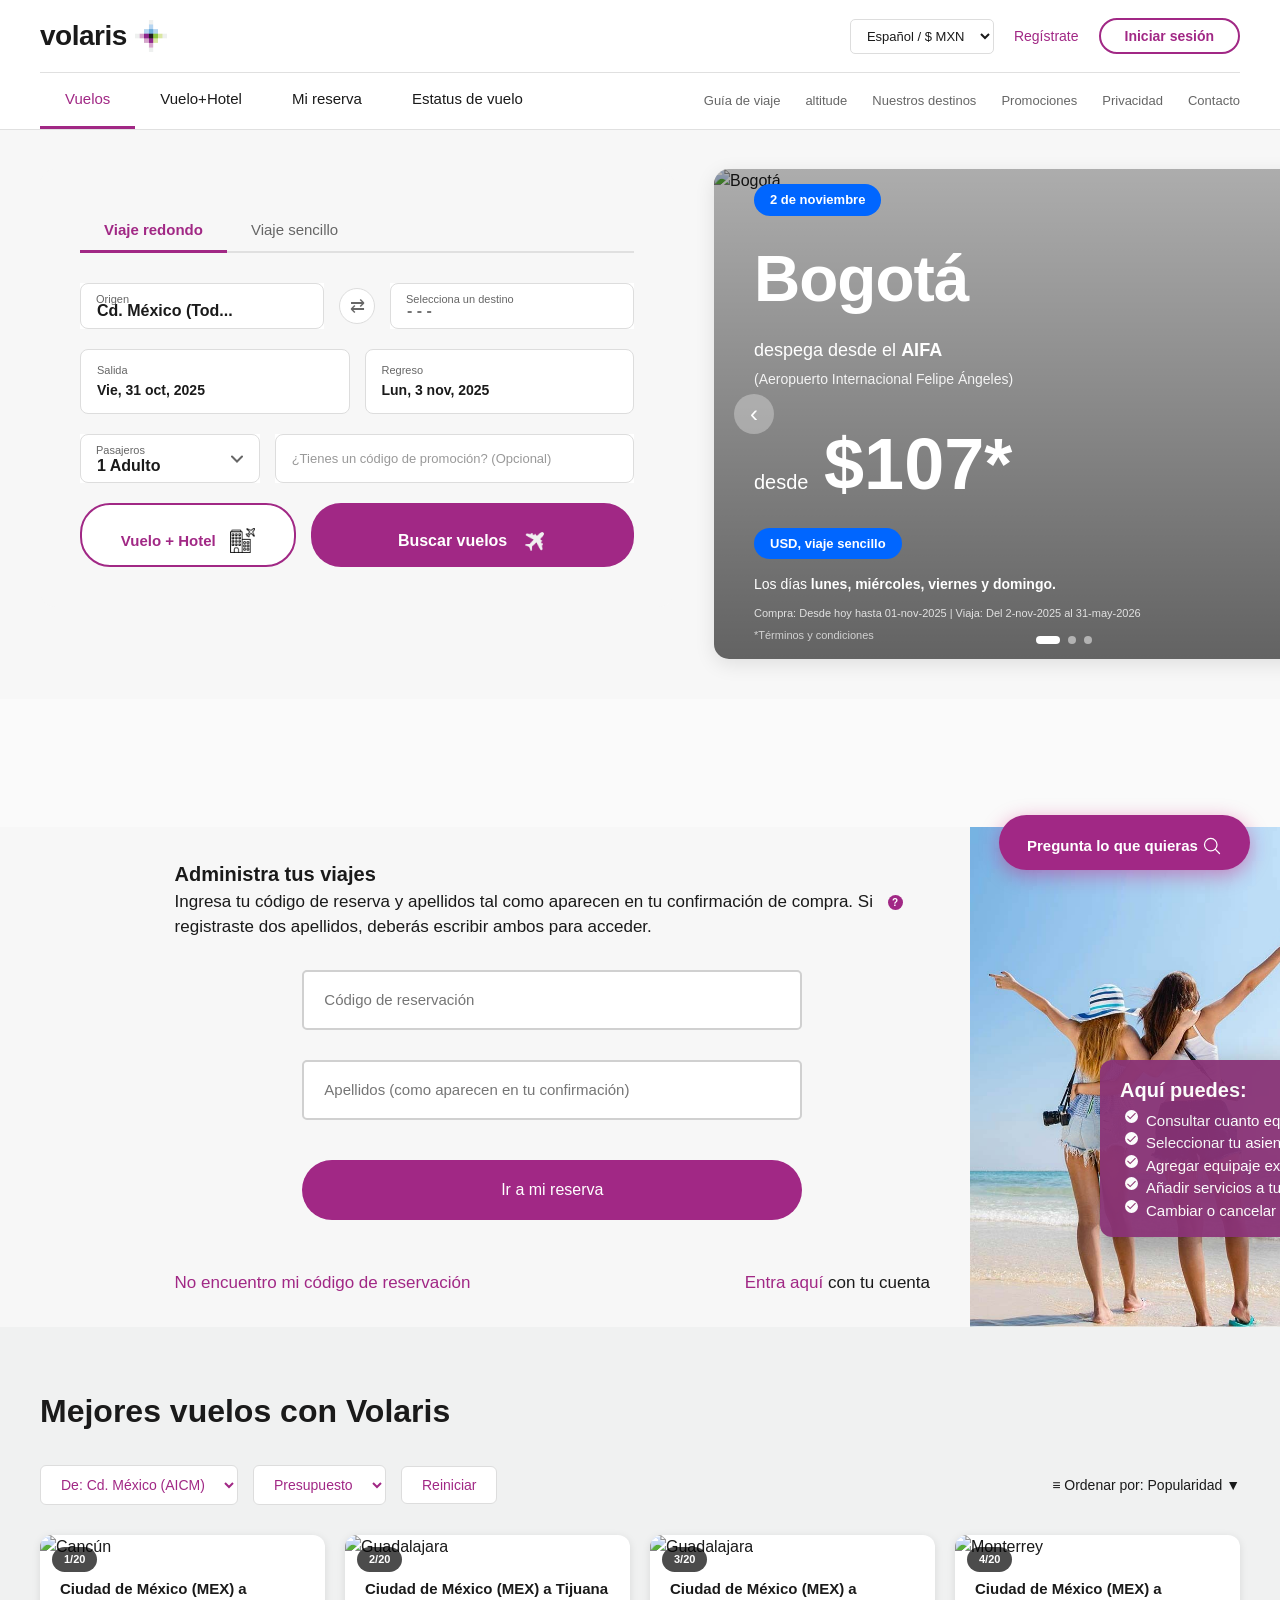
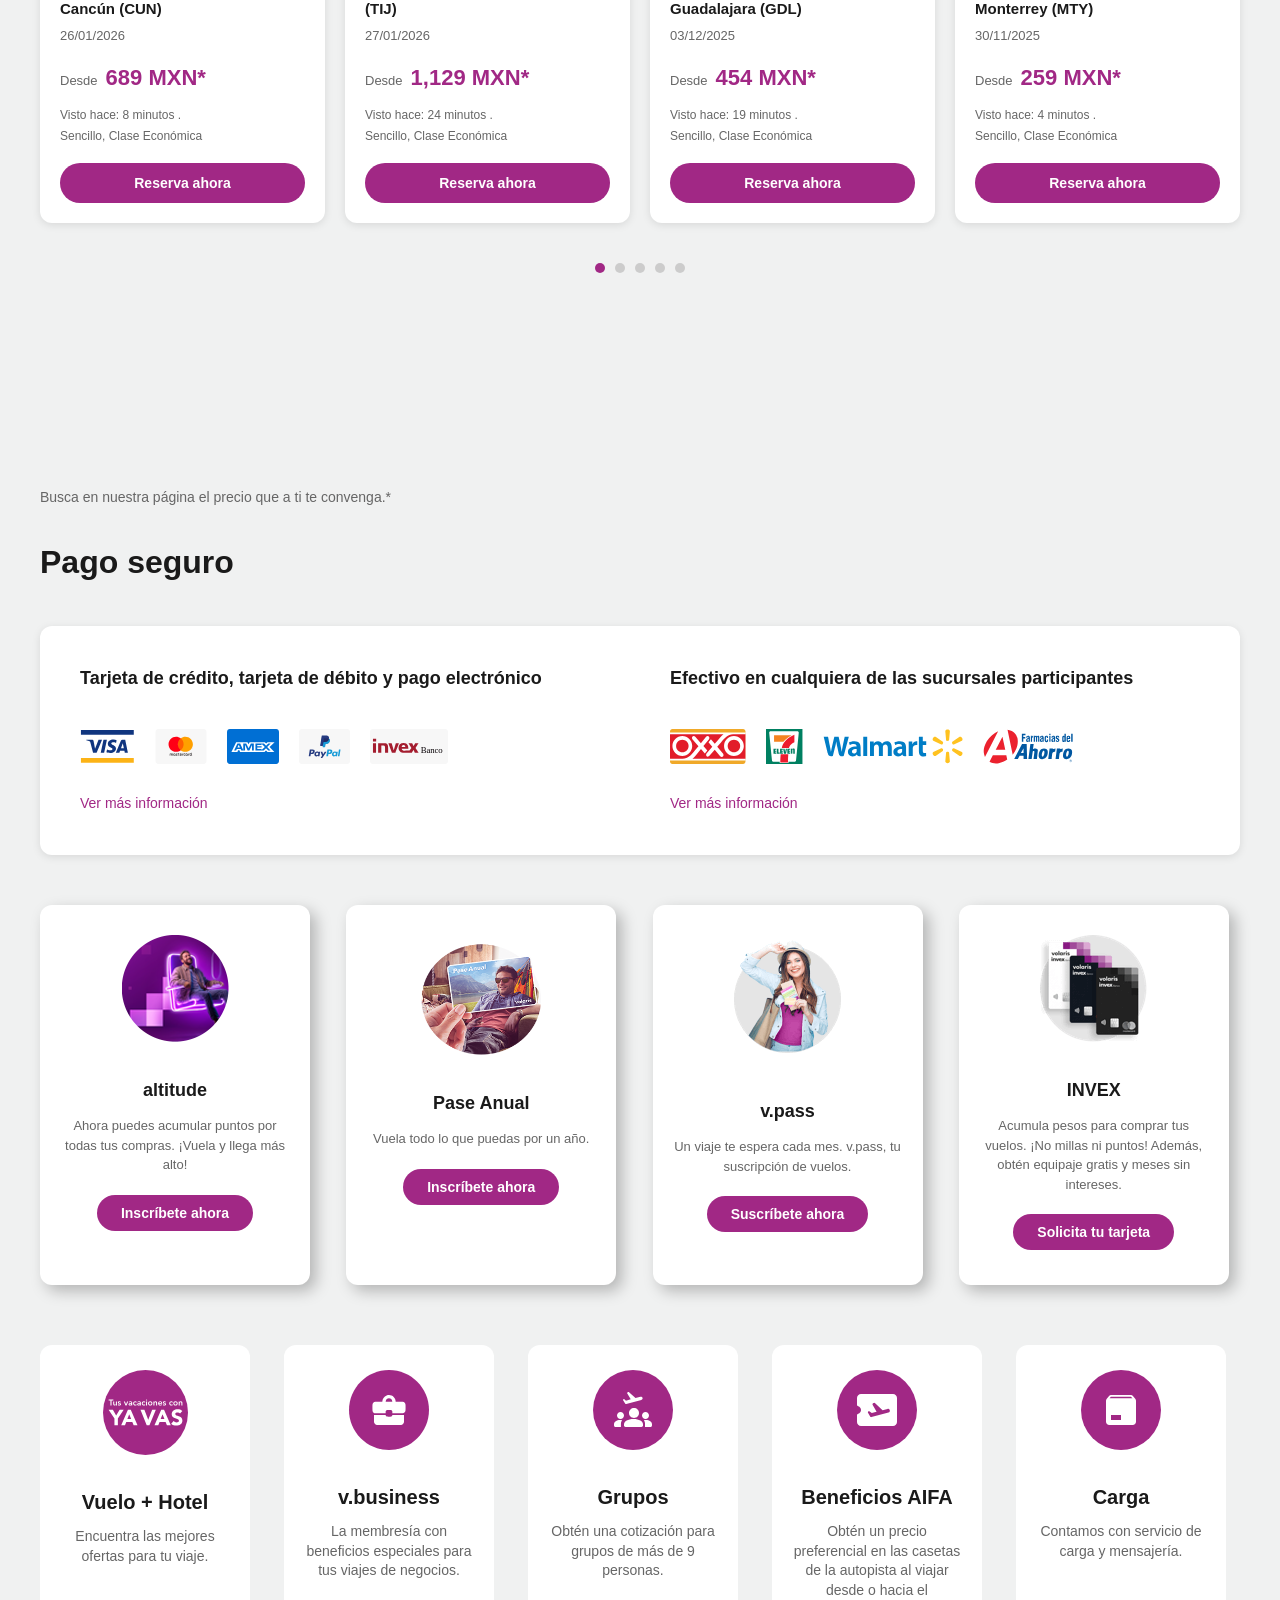
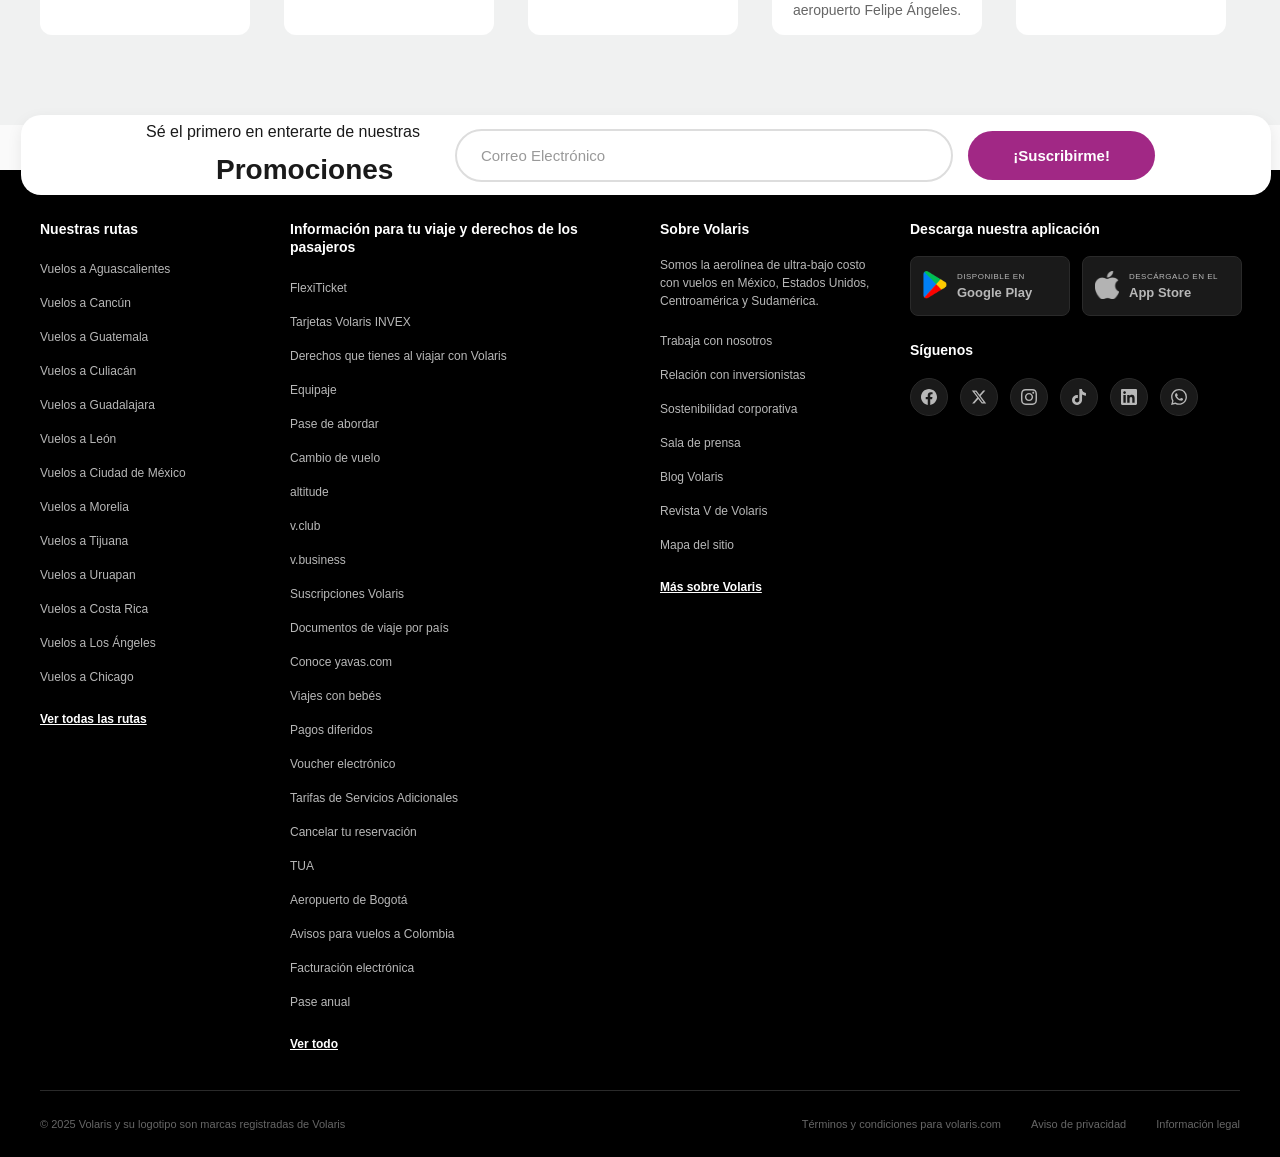
==== commit 78339a6c: "Merge branch 'main' into volaris/seccion_misReservas" ====
--- a/index.html
+++ b/index.html
@@ -1,510 +1,694 @@
 <!DOCTYPE html>
 <html lang="es">
+
 <head>
     <meta charset="UTF-8">
     <meta name="viewport" content="width=device-width, initial-scale=1.0">
-    <title>Volaris</title>
+    <title>Volaris - Las tarifas más bajas de México</title>
     <link rel="stylesheet" href="styles.css">
 </head>
+<header class="barrita-arriba">
+        <div class="caja-barrita">
+            <div class="fila-superior-header">
+                <div class="logotipo">
+                    <span class="texto-logo">volaris</span>
+                    <img class="iconito-logo" src="imagenes/volaris-removebg-preview.png"></img>
+                </div>
+
+                <div class="lado-derecho-superior">
+                    <select class="selector-idioma">
+                        <option>Español / $ MXN</option>
+                        <option>English / $ USD</option>
+                    </select>
+                    <a href="#" class="link-registrarse">Regístrate</a>
+                    <button class="boton-iniciar-sesion">Iniciar sesión</button>
+                </div>
+            </div>
+
+            <div class="fila-inferior-header">
+                <nav class="menu-principal">
+                    <a href="#" class="link-menu activo" data-tab="seccion_reserva">Vuelos</a>
+                    <a href="#" class="link-menu" data-tab="vuelo-hotel">Vuelo+Hotel</a>
+                    <a href="#" class="link-menu" data-tab="mi-reserva">Mi reserva</a>
+                    <a href="#" class="link-menu" data-tab="estatus-vuelo">Estatus de vuelo</a>
+                </nav>
+
+                <div class="menu-secundario">
+                    <a href="#">Guía de viaje</a>
+                    <a href="#">altitude</a>
+                    <a href="#">Nuestros destinos</a>
+                    <a href="#">Promociones</a>
+                    <a href="#">Privacidad</a>
+                    <a href="#">Contacto</a>
+                </div>
+            </div>
+        </div>
+    </header>
 <body>
-    <header>
-        <nav class="navbar">
-            <div class="navbar-superior">
-                <div class="logo">
-                    <div class="logo-texto">
-                        <span class="volaris-text">volaris</span>
-                        <span class="slogan">Tus vacaciones con YA VAS</span>
-                    </div>
-                    <div class="logo-img">
-                        <img src="img/image-volaris-logo.png">
-                    </div>
-                </div>
-
-                <div class="opciones-derecha">
-                    <div class="info-ventas">
-                        <div class="icono-telefono">
-                            <img src="img/image-audifonos.png">
-                        </div>
-                        <span class="texto-ventas">Para ventas</span>
-                        <span class="numero-telefono">8002650128</span>
-                    </div>
-                    <div class="boton-ayuda">
-                        <div class="icono-ayuda">
-                            <img src="img/image-signointerrogacion.png">
-                        </div>
-                        <span>Ayuda</span>
-                    </div>
-                    <div class="boton-viajes">
-                        <div class="icono-maleta">
-                            <img src="img/image-maleta.png">
-                        </div>
-                        <span>Mis Viajes</span>
-                    </div>
-                </div>
-            </div>
-
-            <ul class="menu-navegacion">
-                <li class="menu-item activo">
-                    <a href="#">
-                        <div class="icono-menu">
-                            <img src="img/image-paquete.png">
-                        </div>
-                        <span>Paquetes</span>
-                        <span class="badge-ahorra">Ahorra</span>
-                    </a>
-                </li>
-                <li class="menu-item">
-                    <a href="#">
-                        <div class="icono-menu">
-                            <img src="img/image-alojamiento.png">
-                        </div>
-                        <span>Alojamientos</span>
-                    </a>
-                </li>
-                <li class="menu-item">
-                    <a href="#">
-                        <div class="icon-av">
-                            <div class="icono-menu">
-                            <img src="img/image-vuelos.png">
-                            </div>
-                        </div>
-                        <span>Vuelos</span>
-                    </a>
-                </li>
-                <li class="menu-item">
-                    <a href="#">
-                        <div class="icon-autos">
-                            <div class="icono-menu">
-                                <img src="img/image-autos.png">
-                            </div>
-                        </div>
-                        <span>Autos</span>
-                    </a>
-                </li>
-                <li class="menu-item">
-                    <a href="#">
-                        <div class="icon-tralados">
-                            <div class="icono-menu">
-                            <img src="img/image-traslados.png">
-                            </div>
-                        </div>
-                        <span>Traslados</span>
-                    </a>
-                </li>
-                <li class="menu-item">
-                    <a href="#">
-                        <div class="act">
-                            <div class="icono-menu">
-                            <img src="img/image-actividades.png">
-                            </div>
-                        </div>
-                        <span>Actividades</span>
-                    </a>
-                </li>
-                <li class="menu-item">
-                    <a href="#">
-                        <div class="icon-disney">
-                            <div class="icono-menu">
-                            <img src="img/image-disney.png">
-                            </div>
-                        </div>
-                        <span>Disney</span>
-                    </a>
-                </li>
-                <li class="menu-item">
-                    <a href="#">
-                        <div class="icono-menu">
-                            <img src="img/image-asistencias.png">
-                        </div>
-                        <span>Asistencias</span>
-                    </a>
-                </li>
-                <li class="menu-item">
-                    <a href="#">
-                        <div class="icon-ofertas">
-                            <div class="icono-menu">
-                            <img src="img/image-ofertas.png">
-                            </div>
-                        </div>
-                        <span>Ofertas</span>
-                    </a>
-                </li>
-            </ul>
-        </nav>
-    </header>
-
-    <main>
-        <section class="seccion-busqueda">
-            <h2 class="titulo-seccion">Paquetes turísticos</h2>
-            
-            <div class="contenedor-busqueda">
-                <div class="formulario-busqueda">
-                    <div class="campo-origen">
-                        <span class="etiqueta-campo">ORIGEN</span>
-                        <div class="input-wrapper">
-                            <div class="icono-ubicacion">
-                                <img src="img/image-circulo.png">
-                            </div>
-                            <input type="text" placeholder="Oaxaca de Juárez, Oa..." value="Oaxaca de Juárez, Oa...">
-                        </div>
-                    </div>
-
-                    <div class="boton-intercambio">
-                        <img src="img/image-flechas.png">
-                    </div>
-
-                    <div class="campo-destino">
-                        <span class="etiqueta-campo">DESTINO</span>
-                        <div class="input-wrapper">
-                            <div class="icono-ubicacion">
-                                <img src="img/image-ubi.png">
-                            </div>
-                            <input type="text" placeholder="Ingresa hacia dónde viajas">
-                        </div>
-                    </div>
-
-                    <div class="campo-fechas">
-                        <span class="etiqueta-campo">FECHAS</span>
-                        <div class="contenedor-fechas">
-                            <div class="fecha-entrada">
-                                <div class="icono-calendario">
-                                    <img src="img/image-calendario.png">
+    <main class="contenido-principal">
+        <section class="tab-seccion active" id="seccion_reserva">
+            <div class="contenedor-reserva">
+                <div class="caja-formulario">
+                    <div class="pestañitas-viaje">
+                        <button class="pestaña-viaje activo">Viaje redondo</button>
+                        <button class="pestaña-viaje">Viaje sencillo</button>
+                    </div>
+
+                    <div class="formulario-reserva">
+                        <div class="fila-formulario">
+                            <div class="campito-formulario">
+                                <input type="text" value="Cd. México (Tod..." readonly>
+                                <label>Origen</label>
+                            </div>
+                            <button class="boton-intercambio">⇄</button>
+                            <div class="campito-formulario">
+                                <input type="text" placeholder="- - -" readonly>
+                                <label>Selecciona un destino</label>
+                            </div>
+                        </div>
+
+                        <div class="fila-formulario">
+                            <div class="campito-formulario campo-fecha">
+                                <img src="imagenes/calendario_right.png" class="iconito" alt="">
+                                <div>
+                                    <div class="etiqueta-fecha">Salida</div>
+                                    <div class="valor-fecha">Vie, 31 oct, 2025</div>
                                 </div>
-                                <input type="text" placeholder="Entrada">
-                            </div>
-                            <div class="fecha-salida">
-                                <div class="icono-calendario">
-                                    <img src="img/image-calendario.png">
+                            </div>
+                            <div class="campito-formulario campo-fecha">
+                                <img src="imagenes/calendario_left.png" class="iconito" alt="">
+                                <div>
+                                    <div class="etiqueta-fecha">Regreso</div>
+                                    <div class="valor-fecha">Lun, 3 nov, 2025</div>
                                 </div>
-                                <input type="text" placeholder="Salida">
-                            </div>
-                        </div>
-                    </div>
-
-                    <div class="campo-habitaciones">
-                        <span class="etiqueta-campo">HABITACIONES</span>
-                        <div class="contenedor-habitaciones">
-                            <div class="habitacion-item">
-                                <div class="icono-habitacion">
-                                    <img src="img/image-habitacion.png">
-                                </div>
-                                <span>1</span>
-                            </div>
-                            <div class="persona-item">
-                                <div class="icono-persona">
-                                    <img src="img/image-persona.png">
-                                </div>
-                                <span>2</span>
-                            </div>
-                        </div>
-                    </div>
-
-                    <button class="boton-buscar">
-                        <img src="img/image-buscar.png">
-                        Buscar
-                    </button>
-                </div>
-
-                <div class="cambiar-busqueda">
-                    <img src="img/image-editar.png">
-                    <span>Cambiar ciudad o fechas del alojamiento</span>
+                            </div>
+                        </div>
+
+                        <div class="fila-formulario">
+                            <div class="campito-formulario campo-pasajeros">
+                                <label>Pasajeros</label>
+                                <select>
+                                    <option>1 Adulto</option>
+                                    <option>2 Adultos</option>
+                                    <option>3 Adultos</option>
+                                </select>
+                            </div>
+                            <div class="campito-formulario campo-promocion">
+                                <input type="text" placeholder="¿Tienes un código de promoción? (Opcional)">
+                            </div>
+                        </div>
+
+                        <div class="acciones-formulario">
+                            <button class="boton-borde">
+                                Vuelo + Hotel
+                                <img class="iconito" src="imagenes/hotel_avion.png" alt="hotel_avion">
+                            </button>
+                            <button class="boton-buscar">
+                                Buscar vuelos
+                                <img class="iconito" src="imagenes/plane.png" alt="hotel_avion">
+                            </button>
+                        </div>
+                    </div>
+                </div>
+
+                <div class="banner-grande">
+                    <img src="https://images.unsplash.com/photo-1568849676085-51415703900f?w=800" alt="Bogotá">
+                    <div class="contenido-banner">
+                        <div class="etiquetita-banner">2 de noviembre</div>
+                        <h2>Bogotá</h2>
+                        <p class="subtitulo-banner">despega desde el <strong>AIFA</strong></p>
+                        <p class="subtitulo-chiquito-banner">(Aeropuerto Internacional Felipe Ángeles)</p>
+                        <div class="precio-banner">
+                            desde <span class="precio">$107*</span>
+                        </div>
+                        <div class="etiquetita-azul-banner">USD, viaje sencillo</div>
+                        <p class="dias-banner">Los días <strong>lunes, miércoles, viernes y domingo.</strong></p>
+                        <p class="notita-banner">Compra: Desde hoy hasta 01-nov-2025 | Viaja: Del 2-nov-2025 al
+                            31-may-2026</p>
+                        <p class="terminos-banner">*Términos y condiciones</p>
+                    </div>
+                    <div class="puntitos-carrusel">
+                        <span class="puntito activo"></span>
+                        <span class="puntito"></span>
+                        <span class="puntito"></span>
+                    </div>
+                    <button class="flecha-anterior-carrusel">‹</button>
+                    <button class="flecha-siguiente-carrusel">›</button>
                 </div>
             </div>
         </section>
 
-        <section class="seccion-promociones">
-            <h2 class="titulo-promociones">Promociones</h2>
-
-            <div class="grid-paquetes">
-                <div class="tarjeta-paquete">
-                    <div class="imagen-paquete">
-                        <img src="img/canncu.jpeg">
-                        <span class="duracion">5 DÍAS / 4 NOCHES</span>
-                    </div>
-                    <div class="info-paquete">
-                        <span class="tipo-paquete">PAQUETE</span>
-                        <h3 class="titulo-paquete">Paquetes a Cancún</h3>
-                        <div class="calificacion">
-                            <span class="numero-calif">8.4</span>
-                            <div class="estrellas">
-                                <img src="img/image-estrella.png">
-                                <img src="img/image-estrella.png">
-                                <img src="img/image-estrella.png">
-                            </div>
-                        </div>
-                        <p class="partiendo">Partiendo desde Ciudad de México</p>
-                        <p class="incluye">Hotel + Vuelo</p>
-                    </div>
-                </div>
-
-                <div class="tarjeta-paquete">
-                    <div class="imagen-paquete">
-                        <img src="img/lasvegas.jpeg">
-                        <span class="duracion">8 DÍAS / 7 NOCHES</span>
-                    </div>
-                    <div class="info-paquete">
-                        <span class="tipo-paquete">PAQUETE</span>
-                        <h3 class="titulo-paquete">Paquetes a Las Vegas</h3>
-                        <div class="calificacion">
-                            <span class="numero-calif">7.8</span>
-                            <div class="estrellas">
-                                <img src="img/image-estrella.png">
-                                <img src="img/image-estrella.png">
-                                <img src="img/image-estrella.png">
-                            </div>
-                        </div>
-                        <p class="partiendo">Partiendo desde Ciudad de México</p>
-                        <p class="incluye">Hotel + Vuelo</p>
-                    </div>
-                </div>
-
-                <div class="tarjeta-paquete">
-                    <div class="imagen-paquete">
-                        <img src="img/puertovallarta.jpeg">
-                        <span class="duracion">4 DÍAS / 3 NOCHES</span>
-                    </div>
-                    <div class="info-paquete">
-                        <span class="tipo-paquete">PAQUETE</span>
-                        <h3 class="titulo-paquete">Paquetes a Puerto Vallarta</h3>
-                        <div class="calificacion">
-                            <span class="numero-calif calificacion-alta">7.1</span>
-                            <div class="estrellas">
-                                <img src="img/image-estrella.png">
-                                <img src="img/image-estrella.png">
-                                <img src="img/image-estrella.png">
-                                <img src="img/image-estrella.png">
-                            </div>
-                        </div>
-                        <p class="partiendo">Partiendo desde Ciudad de México</p>
-                        <p class="incluye">Hotel + Vuelo</p>
-                        <span class="oferta-imbatible">Oferta Imbatible</span>
-                    </div>
-                </div>
-
-                <div class="tarjeta-paquete">
-                    <div class="imagen-paquete">
-                        <img src="img/huatulco.jpeg">
-                        <span class="duracion">5 DÍAS / 4 NOCHES</span>
-                    </div>
-                    <div class="info-paquete">
-                        <span class="tipo-paquete">PAQUETE</span>
-                        <h3 class="titulo-paquete">Paquetes a Huatulco</h3>
-                        <div class="calificacion">
-                            <span class="numero-calif calificacion-alta">8.2</span>
-                            <div class="estrellas">
-                                <img src="img/image-estrella.png">
-                                <img src="img/image-estrella.png">
-                                <img src="img/image-estrella.png">
-                                <img src="img/image-estrella.png">
-                            </div>
-                        </div>
-                        <p class="partiendo">Partiendo desde Ciudad de México</p>
-                        <p class="incluye">Hotel + Vuelo</p>
-                    </div>
-                </div>
-
-                <div class="tarjeta-paquete">
-                    <div class="imagen-paquete">
-                        <img src="img/mazatlan.jpeg">
-                        <span class="duracion">5 DÍAS / 4 NOCHES</span>
-                    </div>
-                    <div class="info-paquete">
-                        <span class="tipo-paquete">PAQUETE</span>
-                        <h3 class="titulo-paquete">Paquetes a Mazatlán</h3>
-                        <div class="calificacion">
-                            <span class="numero-calif calificacion-excelente">8.0</span>
-                            <div class="estrellas">
-                                <img src="img/image-estrella.png">
-                                <img src="img/image-estrella.png">
-                                <img src="img/image-estrella.png">
-                                <img src="img/image-estrella.png">
-                            </div>
-                        </div>
-                        <p class="partiendo">Partiendo desde Ciudad de México</p>
-                        <p class="incluye">Hotel + Vuelo</p>
-                        <span class="oferta-imbatible">Oferta Imbatible</span>
-                    </div>
-                </div>
-
-                <div class="tarjeta-paquete">
-                    <div class="imagen-paquete">
-                        <img src="img/ptoescondido.jpeg">
-                        <span class="duracion">5 DÍAS / 4 NOCHES</span>
-                    </div>
-                    <div class="info-paquete">
-                        <span class="tipo-paquete">PAQUETE</span>
-                        <h3 class="titulo-paquete">Paquetes a Puerto Escondido</h3>
-                        <div class="calificacion">
-                            <span class="numero-calif calificacion-alta">8.4</span>
-                            <div class="estrellas">
-                                <img src="img/image-estrella.png">
-                                <img src="img/image-estrella.png">
-                                <img src="img/image-estrella.png">
-                            </div>
-                        </div>
-                        <p class="partiendo">Partiendo desde Ciudad de México</p>
-                        <p class="incluye">Hotel + Vuelo</p>
-                    </div>
-                </div>
-
-                <div class="tarjeta-paquete">
-                    <div class="imagen-paquete">
-                        <img src="img/merida.jpeg">
-                        <span class="duracion">5 DÍAS / 4 NOCHES</span>
-                    </div>
-                    <div class="info-paquete">
-                        <span class="tipo-paquete">PAQUETE</span>
-                        <h3 class="titulo-paquete">Paquetes a Mérida</h3>
-                        <div class="calificacion">
-                            <span class="numero-calif calificacion-alta">7.3</span>
-                            <div class="estrellas">
-                                <img src="img/image-estrella.png">
-                                <img src="img/image-estrella.png">
-                                <img src="img/image-estrella.png">
-                                <img src="img/image-estrella.png">
-                            </div>
-                        </div>
-                        <p class="partiendo">Partiendo desde Ciudad de México</p>
-                        <p class="incluye">Hotel + Vuelo</p>
-                        <span class="oferta-imbatible">Oferta Imbatible</span>
-                    </div>
-                </div>
-
-                <div class="tarjeta-paquete">
-                    <div class="imagen-paquete">
-                        <img src="img/cabosanlicas.jpeg">
-                        <span class="duracion">5 DÍAS / 4 NOCHES</span>
-                    </div>
-                    <div class="info-paquete">
-                        <span class="tipo-paquete">PAQUETE</span>
-                        <h3 class="titulo-paquete">Paquetes a Cabo San Lucas</h3>
-                        <div class="calificacion">
-                            <span class="numero-calif calificacion-alta">8.4</span>
-                            <div class="estrellas">
-                                <img src="img/image-estrella.png">
-                                <img src="img/image-estrella.png">
-                                <img src="img/image-estrella.png">
-                                <img src="img/image-estrella.png">
-                            </div>
-                        </div>
-                        <p class="partiendo">Partiendo desde Ciudad de México</p>
-                        <p class="incluye">Hotel + Vuelo</p>
+        <section class="tab-seccion" id="mi-reserva">
+            <div class="contenedor-administra-viajes">
+                <div class="columna-formulario-reserva">
+                    <h6 class="titulo-administra">Administra tus viajes</h6>
+                    <p class="descripcion-administra">
+                        Ingresa tu código de reserva y apellidos tal como aparecen en tu confirmación de compra. Si 
+                         <span class="icono-ayuda">?</span>
+                        registraste dos apellidos, deberás escribir ambos para acceder.
+                       
+                    </p>
+
+                    <form class="formulario-administra">
+                        <input class="campo-administra" type="text" id="codigo-reserva" placeholder="Código de reservación" required>
+                        <input class="campo-administra" type="text" id="apellidos" placeholder="Apellidos (como aparecen en tu confirmación)" required>
+                        <button type="submit" class="boton-ir-reserva">Ir a mi reserva</button>
+                    </form>
+
+                    <div class="links-ayuda-reserva">
+                        <a href="#" class="link-no-encuentro">No encuentro mi código de reservación</a>
+                        <a href="#" class="link-entra-cuenta">Entra aquí <span class="texto-normal">con tu cuenta</span></a>
+                        
+                    </div>
+                </div>
+
+                <div class="columna-imagen-reserva">
+                    <img src="imagenes/mi_reserva_playa.jpg" 
+                        alt="Playa" 
+                        class="imagen-playa">
+                    <div class="caja-info-reserva">
+                        <h3>Aquí puedes:</h3>
+                        <ul class="lista-acciones">
+                            <li><span class="icono-check"><svg xmlns="http://www.w3.org/2000/svg" height="24px" viewBox="0 -960 960 960" width="24px" fill="#8e3670"><path d="M382-240 154-468l57-57 171 171 367-367 57 57-424 424Z"/></svg> </span>Consultar cuanto equipaje puedes llevar</li>
+                            <li><span class="icono-check"><svg xmlns="http://www.w3.org/2000/svg" height="24px" viewBox="0 -960 960 960" width="24px" fill="#8e3670"><path d="M382-240 154-468l57-57 171 171 367-367 57 57-424 424Z"/></svg> </span>Seleccionar tu asiento</li>
+                            <li><span class="icono-check"><svg xmlns="http://www.w3.org/2000/svg" height="24px" viewBox="0 -960 960 960" width="24px" fill="#8e3670"><path d="M382-240 154-468l57-57 171 171 367-367 57 57-424 424Z"/></svg></span>Agregar equipaje extra</li>
+                            <li><span class="icono-check"><svg xmlns="http://www.w3.org/2000/svg" height="24px" viewBox="0 -960 960 960" width="24px" fill="#8e3670"><path d="M382-240 154-468l57-57 171 171 367-367 57 57-424 424Z"/></svg></span> Añadir servicios a tu viaje</li>
+                            <li><span class="icono-check"><svg xmlns="http://www.w3.org/2000/svg" height="24px" viewBox="0 -960 960 960" width="24px" fill="#8e3670"><path d="M382-240 154-468l57-57 171 171 367-367 57 57-424 424Z"/></svg></span>Cambiar o cancelar tu vuelo</li>
+                        </ul>
                     </div>
                 </div>
             </div>
         </section>
 
-        <section class="seccion-banner">
-            <div class="banner-promocional">
-                <div class="imagen-banner">
-                    <img src="img/image-mujer.png">
-                </div>
-                <div class="sello-garantia">
-                    <img src="img/image-garantizada.png">
-                </div>
-                <div class="texto-banner">
-                    <h2>Nuestros paquetes de viaje tienen</h2>
-                    <h2>los mejores beneficios del mercado</h2>
+        <section class="tab-seccion" id="estatus-vuelo">
+    <div class="contenedor-estatus-vuelo">
+        <div class="tarjeta-estatus">
+            <h3 class="titulo-estatus">Estatus de vuelo</h3>
+            <p class="descripcion-estatus">Consulta información actualizada sobre tu vuelo.</p>
+
+            <div class="pestañas-estatus">
+                <button class="pestana-estatus activo" data-tipo="ruta">Ruta y fecha</button>
+                <button class="pestana-estatus" data-tipo="numero">Número de vuelo</button>
+            </div>
+
+            <!-- Formulario por Ruta y Fecha -->
+            <div class="formulario-estatus-container" id="form-ruta">
+                <div class="selectores-ruta">
+                    <div class="selector-ciudad">
+                        <select class="select-ciudad" id="origen-vuelo">
+                            <option value="">- - -</option>
+                            <option value="MEX">Ciudad de México (MEX)</option>
+                            <option value="GDL">Guadalajara (GDL)</option>
+                            <option value="MTY">Monterrey (MTY)</option>
+                            <option value="CUN">Cancún (CUN)</option>
+                            <option value="TIJ">Tijuana (TIJ)</option>
+                        </select>
+                        <label>Selecciona tu origen</label>
+                    </div>
+
+                    <div class="icono-avion-estatus">
+                         <svg xmlns="http://www.w3.org/2000/svg" 
+                            fill="none" 
+                            viewBox="0 0 24 24" 
+                            stroke-width="1.5" 
+                            stroke="currentColor" 
+                            width="24" height="24">
+                            <path stroke-linecap="round" stroke-linejoin="round" 
+                            d="M7.5 21 3 16.5m0 0L7.5 12M3 16.5h13.5m0-13.5L21 7.5m0 0L16.5 12M21 7.5H7.5" />
+                        </svg>
+                    </div>
+
+                    <div class="selector-ciudad">
+                        <select class="select-ciudad" id="destino-vuelo">
+                            <option value="">- - -</option>
+                            <option value="MEX">Ciudad de México (MEX)</option>
+                            <option value="GDL">Guadalajara (GDL)</option>
+                            <option value="MTY">Monterrey (MTY)</option>
+                            <option value="CUN">Cancún (CUN)</option>
+                            <option value="TIJ">Tijuana (TIJ)</option>
+                        </select>
+                        <label>Selecciona tu destino</label>
+                    </div>
+                </div>
+
+                <div class="selector-fecha-estatus">
+                    <div class="icono-calendario-estatus">
+                        <svg width="20" height="20" viewBox="0 0 24 24" fill="none" stroke="currentColor" stroke-width="2">
+                            <rect x="3" y="4" width="18" height="18" rx="2" ry="2"></rect>
+                            <line x1="16" y1="2" x2="16" y2="6"></line>
+                            <line x1="8" y1="2" x2="8" y2="6"></line>
+                            <line x1="3" y1="10" x2="21" y2="10"></line>
+                        </svg>
+                    </div>
+                    <div class="contenido-fecha-estatus">
+                        <label>Salida</label>
+                        <input type="date" class="input-fecha-estatus" id="fecha-vuelo" value="2025-11-01">
+                        <div class="fecha-formateada">Sábado, 1 Nov, 2025</div>
+                    </div>
+                    <div class="flecha-selector">
+                        <svg width="16" height="16" viewBox="0 0 24 24" fill="none" stroke="currentColor" stroke-width="2">
+                            <polyline points="6 9 12 15 18 9"></polyline>
+                        </svg>
+                    </div>
+                </div>
+                <button class="boton-buscar-vuelo">
+                    Buscar vuelo
+                    <svg width="20" height="20" viewBox="0 0 24 24" fill="currentColor">
+                        <path d="M21 16v-2l-8-5V3.5c0-.83-.67-1.5-1.5-1.5S10 2.67 10 3.5V9l-8 5v2l8-2.5V19l-2 1.5V22l3.5-1 3.5 1v-1.5L13 19v-5.5l8 2.5z"/>
+                    </svg>
+                </button>
+
+                <p class="nota-frontier">
+                    Si tu vuelo es operado por Frontier, consulta tu estatus de vuelo 
+                    <a href="#" class="link-frontier">aquí</a>
+                </p>
+            </div>
+
+            <!-- Formulario por Número de Vuelo (oculto inicialmente) -->
+            <div class="formulario-estatus-container oculto" id="form-numero">
+                <div class="campo-numero-vuelo">
+                    <input type="text" placeholder="Ingresa el número de vuelo" class="input-numero-vuelo">
+                    <label>Número de vuelo</label>
+                </div>
+
+                <div class="selector-fecha-estatus">
+                    <div class="icono-calendario-estatus">
+                        <svg width="20" height="20" viewBox="0 0 24 24" fill="none" stroke="currentColor" stroke-width="2">
+                            <rect x="3" y="4" width="18" height="18" rx="2" ry="2"></rect>
+                            <line x1="16" y1="2" x2="16" y2="6"></line>
+                            <line x1="8" y1="2" x2="8" y2="6"></line>
+                            <line x1="3" y1="10" x2="21" y2="10"></line>
+                        </svg>
+                    </div>
+                    <div class="contenido-fecha-estatus">
+                        <label>Fecha</label>
+                        <input type="date" class="input-fecha-estatus" value="2025-11-01">
+                        <div class="fecha-formateada">Sábado, 1 Nov, 2025</div>
+                    </div>
+                    <div class="flecha-selector">
+                        <svg width="16" height="16" viewBox="0 0 24 24" fill="none" stroke="currentColor" stroke-width="2">
+                            <polyline points="6 9 12 15 18 9"></polyline>
+                        </svg>
+                    </div>
+                </div>
+
+                <button class="boton-buscar-vuelo">
+                    Buscar vuelo
+                    <svg width="20" height="20" viewBox="0 0 24 24" fill="currentColor">
+                        <path d="M21 16v-2l-8-5V3.5c0-.83-.67-1.5-1.5-1.5S10 2.67 10 3.5V9l-8 5v2l8-2.5V19l-2 1.5V22l3.5-1 3.5 1v-1.5L13 19v-5.5l8 2.5z"/>
+                    </svg>
+                </button>
+
+                <p class="nota-frontier">
+                    Si tu vuelo es operado por Frontier, consulta tu estatus de vuelo 
+                    <a href="#" class="link-frontier">aquí</a>
+                </p>
+            </div>
+        </div>
+    </div>
+</section>
+
+        <section class="mejores-vuelos">
+            <div class="contenedor-principal">
+                <h2 class="titulo-seccion">Mejores vuelos con Volaris</h2>
+
+                <div class="filtros">
+                    <select class="selector-filtro">
+                        <option>De: Cd. México (AICM)</option>
+                    </select>
+                    <select class="selector-filtro">
+                        <option>Presupuesto</option>
+                    </select>
+                    <button class="boton-reiniciar">Reiniciar</button>
+                    <div class="ordenar-por">
+                        <span>≡ Ordenar por: Popularidad ▼</span>
+                    </div>
+                </div>
+
+                <div class="grilla-vuelos">
+                    <div class="tarjetita-vuelo">
+                        <div class="etiquetita-tarjeta">1/20</div>
+                        <img src="https://images.unsplash.com/photo-1512453979798-5ea266f8880c?w=400" alt="Cancún">
+                        <div class="contenido-tarjeta">
+                            <h3>Ciudad de México (MEX) a Cancún (CUN)</h3>
+                            <p class="fecha">26/01/2026</p>
+                            <div class="info-precio">
+                                <p class="etiqueta-precio">Desde</p>
+                                <p class="precio">689 MXN*</p>
+                            </div>
+                            <p class="detalles">Visto hace: 8 minutos .</p>
+                            <p class="detalles">Sencillo, Clase Económica</p>
+                            <button class="boton-reservar">Reserva ahora</button>
+                        </div>
+                    </div>
+
+                    <div class="tarjetita-vuelo">
+                        <div class="etiquetita-tarjeta">2/20</div>
+                        <img src="https://images.unsplash.com/photo-1518235506717-e1ed3306a89b?w=400" alt="Guadalajara">
+                        <div class="contenido-tarjeta">
+                            <h3>Ciudad de México (MEX) a Tijuana (TIJ)</h3>
+                            <p class="fecha">27/01/2026</p>
+                            <div class="info-precio">
+                                <p class="etiqueta-precio">Desde</p>
+                                <p class="precio">1,129 MXN*</p>
+                            </div>
+                            <p class="detalles">Visto hace: 24 minutos .</p>
+                            <p class="detalles">Sencillo, Clase Económica</p>
+                            <button class="boton-reservar">Reserva ahora</button>
+                        </div>
+                    </div>
+
+                    <div class="tarjetita-vuelo">
+                        <div class="etiquetita-tarjeta">3/20</div>
+                        <img src="https://images.unsplash.com/photo-1518639192441-8fce0a366e2e?w=400" alt="Guadalajara">
+                        <div class="contenido-tarjeta">
+                            <h3>Ciudad de México (MEX) a Guadalajara (GDL)</h3>
+                            <p class="fecha">03/12/2025</p>
+                            <div class="info-precio">
+                                <p class="etiqueta-precio">Desde</p>
+                                <p class="precio">454 MXN*</p>
+                            </div>
+                            <p class="detalles">Visto hace: 19 minutos .</p>
+                            <p class="detalles">Sencillo, Clase Económica</p>
+                            <button class="boton-reservar">Reserva ahora</button>
+                        </div>
+                    </div>
+
+                    <div class="tarjetita-vuelo">
+                        <div class="etiquetita-tarjeta">4/20</div>
+                        <img src="https://images.unsplash.com/photo-1559827260-dc66d52bef19?w=400" alt="Monterrey">
+                        <div class="contenido-tarjeta">
+                            <h3>Ciudad de México (MEX) a Monterrey (MTY)</h3>
+                            <p class="fecha">30/11/2025</p>
+                            <div class="info-precio">
+                                <p class="etiqueta-precio">Desde</p>
+                                <p class="precio">259 MXN*</p>
+                            </div>
+                            <p class="detalles">Visto hace: 4 minutos .</p>
+                            <p class="detalles">Sencillo, Clase Económica</p>
+                            <button class="boton-reservar">Reserva ahora</button>
+                        </div>
+                    </div>
+                </div>
+
+                <div class="paginacion-vuelos">
+                    <span class="dot-paginacion activo"></span>
+                    <span class="dot-paginacion"></span>
+                    <span class="dot-paginacion"></span>
+                    <span class="dot-paginacion"></span>
+                    <span class="dot-paginacion"></span>
                 </div>
             </div>
         </section>
 
-        <section class="seccion-informacion">
-            <div class="tarjeta-asesoria">
-                <div class="icono-asesoria">
-                    <img src="img/image-auf.png">
-                </div>
-                <div class="contenido-asesoria">
-                    <h3>Compra tu viaje</h3>
-                    <p class="subtitulo-asesoria">con asesoría personalizada</p>
-                    <p class="descripcion-asesoria">Nuestros agentes expertos te pueden ayudar a concretar tu viaje. ¡Consulta nuestros canales de atención!</p>
-                    <button class="boton-canales">Conocer canales</button>
-                </div>
-            </div>
-
-            <div class="tarjeta-invex">
-                <div class="contenido-invex">
-                    <h3>Solicita tu Tarjeta Volaris INVEX</h3>
-                    <div class="imagen-tarjetas">
-                        <img src="img/image-tarjetas.png">
-                    </div>
-                    <button class="boton-aqui">Aquí</button>
+        <section class="seccion-pagos">
+            <div class="contenedor-principal">
+                <p class="texto-intro-pago">Busca en nuestra página el precio que a ti te convenga.*</p>
+
+                <h2 class="titulo-pago-seguro">Pago seguro</h2>
+
+                <div class="caja-metodos-pago">
+                    <div class="columna-pago">
+                        <h3>Tarjeta de crédito, tarjeta de débito y pago electrónico</h3>
+                        <div class="logitos-pago-horizontal">
+                            <img src="imagenes/visa.svg" alt="Visa" class="logo-pago">
+                            <img src="imagenes/mastercard.svg" alt="Mastercard" class="logo-pago">
+                            <img src="imagenes/amex.svg" alt="American Express" class="logo-pago">
+                            <img src="imagenes/paypal.svg" alt="PayPal" class="logo-pago">
+                            <img src="imagenes/invex.svg" alt="Invex" class="logo-pago">
+                        </div>
+                        <a href="#" class="link-mas-info">Ver más información</a>
+                    </div>
+
+                    <div class="columna-pago">
+                        <h3>Efectivo en cualquiera de las sucursales participantes</h3>
+                        <div class="logitos-pago-horizontal">
+                            <img src="imagenes/oxxo.svg" alt="OXXO" class="logo-pago">
+                            <img src="imagenes/seven.svg" alt="7-Eleven" class="logo-pago">
+                            <img src="imagenes/walmart.svg" alt="Walmart" class="logo-pago">
+                            <img src="imagenes/famahorro.svg" alt="Farmacias del Ahorro" class="logo-pago">
+                        </div>
+                        <a href="#" class="link-mas-info">Ver más información</a>
+                    </div>
+                </div>
+
+                <div class="grilla-servicios">
+                    <div class="tarjeta-servicio">
+                        <div class="iconito-servicio">
+                            <img src="imagenes/altitude.png" alt="altitude">
+                        </div>
+                        <h3>altitude</h3>
+                        <p>Ahora puedes acumular puntos por todas tus compras. ¡Vuela y llega más alto!</p>
+                        <button class="boton-servicio">Inscríbete ahora</button>
+                    </div>
+
+                    <div class="tarjeta-servicio">
+                        <div class="iconito-servicio">
+                            <img class="img-servicio" src="imagenes/paseanual.png" alt="pase anual">
+                        </div>
+                        <h3>Pase Anual</h3>
+                        <p>Vuela todo lo que puedas por un año.</p>
+                        <button class="boton-servicio">Inscríbete ahora</button>
+                    </div>
+
+                    <div class="tarjeta-servicio">
+                        <div class="iconito-servicio">
+                            <img src="imagenes/pass.png" alt="pass">
+                        </div>
+                        <h3>v.pass</h3>
+                        <p>Un viaje te espera cada mes. v.pass, tu suscripción de vuelos.</p>
+                        <button class="boton-servicio">Suscríbete ahora</button>
+                    </div>
+
+                    <div class="tarjeta-servicio">
+                        <div class="iconito-servicio">
+                            <img src="imagenes/invex.png" alt="pase anual">
+                        </div>
+                        <h3>INVEX</h3>
+                        <p>Acumula pesos para comprar tus vuelos. ¡No millas ni puntos! Además, obtén equipaje gratis y
+                            meses sin intereses.</p>
+                        <button class="boton-servicio">Solicita tu tarjeta</button>
+                    </div>
                 </div>
             </div>
         </section>
 
-        <section class="seccion-terminos">
-            <h3 class="titulo-terminos">TÉRMINOS Y CONDICIONES DE LAS PROMOCIONES</h3>
-            <p class="texto-terminos">Consulta todos los términos y condiciones de las promociones vigentes en este enlace: <a href="#">VER TÉRMINOS Y CONDICIONES</a></p>
+        <section class="servicios-extras">
+            <div class="contenedor-principal">
+                <div class="fila-servicios">
+                    <div class="cajita-servicio">
+                        <div class="iconote-servicio">
+                            <img class="img-vuelo-hotel" src="imagenes/hoveryavas.svg" alt="vuelo">
+                        </div>
+                        <h3>Vuelo + Hotel</h3>
+                        <p>Encuentra las mejores ofertas para tu viaje.</p>
+                    </div>
+
+                    <div class="cajita-servicio">
+                        <div class="iconote-servicio">
+                            <img src="imagenes/business.svg" alt="business">
+                        </div>
+                        <h3>v.business</h3>
+                        <p>La membresía con beneficios especiales para tus viajes de negocios.</p>
+                    </div>
+
+                    <div class="cajita-servicio">
+                        <div class="iconote-servicio">
+                            <img src="imagenes/grupos.svg" alt="groups">
+                        </div>
+                        <h3>Grupos</h3>
+                        <p>Obtén una cotización para grupos de más de 9 personas.</p>
+                    </div>
+
+                    <div class="cajita-servicio">
+                        <div class="iconote-servicio">
+                            <img src="imagenes/beneficios.svg" alt="beneficios">
+                        </div>
+                        <h3>Beneficios AIFA</h3>
+                        <p>Obtén un precio preferencial en las casetas de la autopista al viajar desde o hacia el
+                            aeropuerto Felipe Ángeles.</p>
+                    </div>
+
+                    <div class="cajita-servicio">
+                        <div class="iconote-servicio">
+                            <img src="imagenes/cargos.svg" alt="beneficios">
+                        </div>
+                        <h3>Carga</h3>
+                        <p>Contamos con servicio de carga y mensajería.</p>
+                    </div>
+                </div>
+            </div>
         </section>
 
-        <section class="seccion-suscripcion">
-            <div class="contenedor-suscripcion">
-                <h3 class="titulo-suscripcion">Ofertas exclusivas en tu email</h3>
-                <div class="formulario-suscripcion">
-                    <div class="campo-nombre">
-                        <label>Nombre:</label>
-                        <input type="text" placeholder="">
-                    </div>
-                    <div class="campo-email">
-                        <label>Correo electrónico:</label>
-                        <input type="email" placeholder="">
-                    </div>
-                    <button class="boton-suscribirse">SUSCRIBIRSE</button>
-                </div>
-                <div class="checkbox-ofertas">
-                    <input type="checkbox" id="ofertas">
-                    <label for="ofertas">Recibir las mejores ofertas Ya Vas de Volaris</label>
+        <section class="boletin">
+            <div class="contenedor-principal">
+                <div class="contenido-boletin">
+                    <p>Sé el primero en enterarte de nuestras</p>
+                    <h2>Promociones</h2>
+                </div>
+                <div class="formulario-boletin">
+                    <input type="email" placeholder="Correo Electrónico">
+                    <button class="boton-suscribirse">¡Suscribirme!</button>
                 </div>
             </div>
         </section>
     </main>
 
-    <footer>
-        <div class="footer-superior">
-            <div class="redes-sociales">
-                <a href="#" class="red-social">
-                    <img src="img/image-x.png">
-                </a>
-                <a href="#" class="red-social">
-                    <img src="img/image-twiter.png">
-                </a>
-                <a href="#" class="red-social">
-                    <img src="img/image-facebook.png">
-                </a>
-            </div>
-            <div class="telefono-footer">
-                <span>Para Ventas <strong>8002650128</strong></span>
-            </div>
-        </div>
-
-        <div class="footer-contenido">
-            <div class="columna-footer">
-                <h4>Información</h4>
-                <ul>
-                    <li><a href="#">Preguntas frecuentes</a></li>
-                    <li><a href="#">Términos y Condiciones</a></li>
-                    <li><a href="#">Aviso de privacidad</a></li>
-                </ul>
-            </div>
-
-            <div class="columna-footer">
-                <h4>Conoce Ya Vas</h4>
-                <ul>
-                    <li><a href="#">Información</a></li>
-                </ul>
-            </div>
-
-            <div class="columna-footer">
-                <h4>Sobre Ya Vas</h4>
-                <p>Somos la agencia de viajes de Volaris, brindamos una experiencia 360 para que tengas todo lo necesario para el próximo viaje al mejor costo.</p>
-            </div>
-        </div>
-
-        <div class="footer-inferior">
-            <p>©2025 Volaris tus vacaciones con Ya Vas y su logotipo son marcas registradas de Volaris</p>
-            <a href="#">Configuración de cookies</a>
+    <footer class="pie-de-pagina">
+        <div class="contenedor-pie">
+            <div class="columnas-pie">
+                <div class="columna-pie">
+                    <h4>Nuestras rutas</h4>
+                    <ul>
+                        <li><a href="#">Vuelos a Aguascalientes</a></li>
+                        <li><a href="#">Vuelos a Cancún</a></li>
+                        <li><a href="#">Vuelos a Guatemala</a></li>
+                        <li><a href="#">Vuelos a Culiacán</a></li>
+                        <li><a href="#">Vuelos a Guadalajara</a></li>
+                        <li><a href="#">Vuelos a León</a></li>
+                        <li><a href="#">Vuelos a Ciudad de México</a></li>
+                        <li><a href="#">Vuelos a Morelia</a></li>
+                        <li><a href="#">Vuelos a Tijuana</a></li>
+                        <li><a href="#">Vuelos a Uruapan</a></li>
+                        <li><a href="#">Vuelos a Costa Rica</a></li>
+                        <li><a href="#">Vuelos a Los Ángeles</a></li>
+                        <li><a href="#">Vuelos a Chicago</a></li>
+                    </ul>
+                    <a href="#" class="link-ver-todo">Ver todas las rutas</a>
+                </div>
+
+                <div class="columna-pie">
+                    <h4>Información para tu viaje y derechos de los pasajeros</h4>
+                    <ul>
+                        <li><a href="#">FlexiTicket</a></li>
+                        <li><a href="#">Tarjetas Volaris INVEX</a></li>
+                        <li><a href="#">Derechos que tienes al viajar con Volaris</a></li>
+                        <li><a href="#">Equipaje</a></li>
+                        <li><a href="#">Pase de abordar</a></li>
+                        <li><a href="#">Cambio de vuelo</a></li>
+                        <li><a href="#">altitude</a></li>
+                        <li><a href="#">v.club</a></li>
+                        <li><a href="#">v.business</a></li>
+                        <li><a href="#">Suscripciones Volaris</a></li>
+                        <li><a href="#">Documentos de viaje por país</a></li>
+                        <li><a href="#">Conoce yavas.com</a></li>
+                        <li><a href="#">Viajes con bebés</a></li>
+                        <li><a href="#">Pagos diferidos</a></li>
+                        <li><a href="#">Voucher electrónico</a></li>
+                        <li><a href="#">Tarifas de Servicios Adicionales</a></li>
+                        <li><a href="#">Cancelar tu reservación</a></li>
+                        <li><a href="#">TUA</a></li>
+                        <li><a href="#">Aeropuerto de Bogotá</a></li>
+                        <li><a href="#">Avisos para vuelos a Colombia</a></li>
+                        <li><a href="#">Facturación electrónica</a></li>
+                        <li><a href="#">Pase anual</a></li>
+                    </ul>
+                    <a href="#" class="link-ver-todo">Ver todo</a>
+                </div>
+
+                <div class="columna-pie">
+                    <h4>Sobre Volaris</h4>
+                    <p class="descripcion-volaris">Somos la aerolínea de ultra-bajo costo con vuelos en México, Estados
+                        Unidos, Centroamérica y Sudamérica.</p>
+                    <ul>
+                        <li><a href="#">Trabaja con nosotros</a></li>
+                        <li><a href="#">Relación con inversionistas</a></li>
+                        <li><a href="#">Sostenibilidad corporativa</a></li>
+                        <li><a href="#">Sala de prensa</a></li>
+                        <li><a href="#">Blog Volaris</a></li>
+                        <li><a href="#">Revista V de Volaris</a></li>
+                        <li><a href="#">Mapa del sitio</a></li>
+                    </ul>
+                    <a href="#" class="link-ver-todo">Más sobre Volaris</a>
+                </div>
+
+                <div class="columna-pie">
+                    <h4>Descarga nuestra aplicación</h4>
+                    <div class="botones-app">
+                        <a href="#" class="boton-app">
+                            <span class="iconito-app">
+                                <img class="img-app" src="imagenes/gogleplay.png" alt="play store">
+                            </span>
+                            <div>
+                                <div class="etiqueta-app">DISPONIBLE EN</div>
+                                <div class="nombre-app">Google Play</div>
+                            </div>
+                        </a>
+                        <a href="#" class="boton-app">
+                            <span class="iconito-app">
+                                <img class="img-app" src="imagenes/apple.png" alt="app store">
+                            </span>
+                            <div>
+                                <div class="etiqueta-app">Descárgalo en el</div>
+                                <div class="nombre-app">App Store</div>
+                            </div>
+                        </a>
+                    </div>
+
+                    <h4 class="titulo-redes-sociales">Síguenos</h4>
+                    <div class="iconitos-redes">
+                        <a href="#" class="iconito-red-social">
+                            <svg width="20" height="20" viewBox="0 0 24 24" fill="currentColor">
+                                <path
+                                    d="M24 12.073c0-6.627-5.373-12-12-12s-12 5.373-12 12c0 5.99 4.388 10.954 10.125 11.854v-8.385H7.078v-3.47h3.047V9.43c0-3.007 1.792-4.669 4.533-4.669 1.312 0 2.686.235 2.686.235v2.953H15.83c-1.491 0-1.956.925-1.956 1.874v2.25h3.328l-.532 3.47h-2.796v8.385C19.612 23.027 24 18.062 24 12.073z" />
+                            </svg>
+                        </a>
+                        <a href="#" class="iconito-red-social">
+                            <svg width="20" height="20" viewBox="0 0 24 24" fill="currentColor">
+                                <path
+                                    d="M18.244 2.25h3.308l-7.227 8.26 8.502 11.24H16.17l-5.214-6.817L4.99 21.75H1.68l7.73-8.835L1.254 2.25H8.08l4.713 6.231zm-1.161 17.52h1.833L7.084 4.126H5.117z" />
+                            </svg>
+                        </a>
+                        <a href="#" class="iconito-red-social">
+                            <svg width="20" height="20" viewBox="0 0 24 24" fill="currentColor">
+                                <path
+                                    d="M12 2.163c3.204 0 3.584.012 4.85.07 3.252.148 4.771 1.691 4.919 4.919.058 1.265.069 1.645.069 4.849 0 3.205-.012 3.584-.069 4.849-.149 3.225-1.664 4.771-4.919 4.919-1.266.058-1.644.07-4.85.07-3.204 0-3.584-.012-4.849-.07-3.26-.149-4.771-1.699-4.919-4.92-.058-1.265-.07-1.644-.07-4.849 0-3.204.013-3.583.07-4.849.149-3.227 1.664-4.771 4.919-4.919 1.266-.057 1.645-.069 4.849-.069zm0-2.163c-3.259 0-3.667.014-4.947.072-4.358.2-6.78 2.618-6.98 6.98-.059 1.281-.073 1.689-.073 4.948 0 3.259.014 3.668.072 4.948.2 4.358 2.618 6.78 6.98 6.98 1.281.058 1.689.072 4.948.072 3.259 0 3.668-.014 4.948-.072 4.354-.2 6.782-2.618 6.979-6.98.059-1.28.073-1.689.073-4.948 0-3.259-.014-3.667-.072-4.947-.196-4.354-2.617-6.78-6.979-6.98-1.281-.059-1.69-.073-4.949-.073zm0 5.838c-3.403 0-6.162 2.759-6.162 6.162s2.759 6.163 6.162 6.163 6.162-2.759 6.162-6.163c0-3.403-2.759-6.162-6.162-6.162zm0 10.162c-2.209 0-4-1.79-4-4 0-2.209 1.791-4 4-4s4 1.791 4 4c0 2.21-1.791 4-4 4zm6.406-11.845c-.796 0-1.441.645-1.441 1.44s.645 1.44 1.441 1.44c.795 0 1.439-.645 1.439-1.44s-.644-1.44-1.439-1.44z" />
+                            </svg>
+                        </a>
+                        <a href="#" class="iconito-red-social">
+                            <svg width="20" height="20" viewBox="0 0 24 24" fill="currentColor">
+                                <path
+                                    d="M12.53.02C13.84 0 15.14.01 16.44 0c.08 1.53.63 3.09 1.75 4.17 1.12 1.11 2.7 1.62 4.24 1.79v4.03c-1.44-.05-2.89-.35-4.2-.97-.57-.26-1.1-.59-1.62-.93-.01 2.92.01 5.84-.02 8.75-.08 1.4-.54 2.79-1.35 3.94-1.31 1.92-3.58 3.17-5.91 3.21-1.43.08-2.86-.31-4.08-1.03-2.02-1.19-3.44-3.37-3.65-5.71-.02-.5-.03-1-.01-1.49.18-1.9 1.12-3.72 2.58-4.96 1.66-1.44 3.98-2.13 6.15-1.72.02 1.48-.04 2.96-.04 4.44-.99-.32-2.15-.23-3.02.37-.63.41-1.11 1.04-1.36 1.75-.21.51-.15 1.07-.14 1.61.24 1.64 1.82 3.02 3.5 2.87 1.12-.01 2.19-.66 2.77-1.61.19-.33.4-.67.41-1.06.1-1.79.06-3.57.07-5.36.01-4.03-.01-8.05.02-12.07z" />
+                            </svg>
+                        </a>
+                        <a href="#" class="iconito-red-social">
+                            <svg width="20" height="20" viewBox="0 0 24 24" fill="currentColor">
+                                <path
+                                    d="M20.447 20.452h-3.554v-5.569c0-1.328-.027-3.037-1.852-3.037-1.853 0-2.136 1.445-2.136 2.939v5.667H9.351V9h3.414v1.561h.046c.477-.9 1.637-1.85 3.37-1.85 3.601 0 4.267 2.37 4.267 5.455v6.286zM5.337 7.433c-1.144 0-2.063-.926-2.063-2.065 0-1.138.92-2.063 2.063-2.063 1.14 0 2.064.925 2.064 2.063 0 1.139-.925 2.065-2.064 2.065zm1.782 13.019H3.555V9h3.564v11.452zM22.225 0H1.771C.792 0 0 .774 0 1.729v20.542C0 23.227.792 24 1.771 24h20.451C23.2 24 24 23.227 24 22.271V1.729C24 .774 23.2 0 22.222 0h.003z" />
+                            </svg>
+                        </a>
+                        <a href="#" class="iconito-red-social">
+                            <svg width="20" height="20" viewBox="0 0 24 24" fill="currentColor">
+                                <path
+                                    d="M17.472 14.382c-.297-.149-1.758-.867-2.03-.967-.273-.099-.471-.148-.67.15-.197.297-.767.966-.94 1.164-.173.199-.347.223-.644.075-.297-.15-1.255-.463-2.39-1.475-.883-.788-1.48-1.761-1.653-2.059-.173-.297-.018-.458.13-.606.134-.133.298-.347.446-.52.149-.174.198-.298.298-.497.099-.198.05-.371-.025-.52-.075-.149-.669-1.612-.916-2.207-.242-.579-.487-.5-.669-.51-.173-.008-.371-.01-.57-.01-.198 0-.52.074-.792.372-.272.297-1.04 1.016-1.04 2.479 0 1.462 1.065 2.875 1.213 3.074.149.198 2.096 3.2 5.077 4.487.709.306 1.262.489 1.694.625.712.227 1.36.195 1.871.118.571-.085 1.758-.719 2.006-1.413.248-.694.248-1.289.173-1.413-.074-.124-.272-.198-.57-.347m-5.421 7.403h-.004a9.87 9.87 0 01-5.031-1.378l-.361-.214-3.741.982.998-3.648-.235-.374a9.86 9.86 0 01-1.51-5.26c.001-5.45 4.436-9.884 9.888-9.884 2.64 0 5.122 1.03 6.988 2.898a9.825 9.825 0 012.893 6.994c-.003 5.45-4.437 9.884-9.885 9.884m8.413-18.297A11.815 11.815 0 0012.05 0C5.495 0 .16 5.335.157 11.892c0 2.096.547 4.142 1.588 5.945L.057 24l6.305-1.654a11.882 11.882 0 005.683 1.448h.005c6.554 0 11.89-5.335 11.893-11.893a11.821 11.821 0 00-3.48-8.413Z" />
+                            </svg>
+                        </a>
+                    </div>
+                </div>
+            </div>
+
+            <div class="fondo-pie">
+                <p>© 2025 Volaris y su logotipo son marcas registradas de Volaris</p>
+                <div class="links-pie">
+                    <a href="#">Términos y condiciones para volaris.com</a>
+                    <a href="#">Aviso de privacidad</a>
+                    <a href="#">Información legal</a>
+                </div>
+            </div>
         </div>
     </footer>
+
+    <button class="boton-chat">
+        Pregunta lo que quieras
+        <svg width="20" height="20" xmlns="http://www.w3.org/2000/svg" fill="none" viewBox="0 0 24 24"
+            stroke-width="1.5" stroke="currentColor" class="size-8 lupa">
+            <path stroke-linecap="round" stroke-linejoin="round"
+                d="m21 21-5.197-5.197m0 0A7.5 7.5 0 1 0 5.196 5.196a7.5 7.5 0 0 0 10.607 10.607Z" />
+        </svg>
+
+    </button>
+
+    <script src="script.js"></script>
 </body>
+
 </html>
--- a/styles.css
+++ b/styles.css
@@ -1,1090 +1,1802 @@
+/* Variables de colores Volaris */
+:root {
+  /* --volaris-magenta: #a24284; */
+  --volaris-magenta: #a12885;
+  --volaris-purple: hsl(285, 48%, 34%);
+  --volaris-dark: #1a1a1a;
+  --volaris-gray: #666;
+  --volaris-light-gray: #f5f5f5;
+  --white: #ffffff;
+  --border-gray: #ddd;
+}
+
 * {
+  margin: 0;
+  padding: 0;
+  box-sizing: border-box;
+}
+
+body {
+  font-family: -apple-system, BlinkMacSystemFont, "Segoe UI", Arial, sans-serif;
+  color: var(--volaris-dark);
+  line-height: 1.5;
+  background-color: #fafafa;
+}
+
+.contenedor-principal {
+  max-width: 1400px;
+  margin: 0 auto;
+  padding: 0 40px;
+}
+
+/* Header */
+.barrita-arriba {
+  background-color: var(--white);
+  border-bottom: 1px solid #e0e0e0;
+  position: fixed;
+  top: 0;
+  left: 0;
+  width: 100%;
+  z-index: 1000;
+}
+
+.caja-barrita {
+  max-width: 1400px;
+  margin: 0 auto;
+  padding: 0 40px;
+}
+
+.fila-superior-header {
+  display: flex;
+  justify-content: space-between;
+  align-items: center;
+  padding: 15px 0;
+}
+
+.logotipo {
+  display: flex;
+  align-items: center;
+  gap: 8px;
+}
+
+.texto-logo {
+  color: var(--volaris-dark);
+  font-size: 28px;
+  font-weight: bold;
+  letter-spacing: -0.5px;
+}
+
+.iconito-logo {
+  width: 32px;
+  height: 32px;
+  display: flex;
+  align-items: center;
+  justify-content: center;
+  border-radius: 6px;
+  font-size: 18px;
+}
+
+.lado-derecho-superior {
+  display: flex;
+  align-items: center;
+  gap: 20px;
+}
+
+.selector-idioma {
+  border: 1px solid var(--border-gray);
+  border-radius: 5px;
+  padding: 8px 12px;
+  background: white;
+  cursor: pointer;
+  font-size: 13px;
+  color: var(--volaris-dark);
+}
+
+.link-registrarse {
+  text-decoration: none;
+  color: var(--volaris-magenta);
+  font-weight: 500;
+  font-size: 14px;
+}
+
+.boton-iniciar-sesion {
+  background: transparent;
+  color: var(--volaris-magenta);
+  border: 2px solid var(--volaris-magenta);
+  padding: 8px 24px;
+  border-radius: 25px;
+  font-weight: 600;
+  cursor: pointer;
+  transition: all 0.3s;
+  font-size: 14px;
+}
+
+.boton-iniciar-sesion:hover {
+  background: var(--volaris-magenta);
+  color: white;
+}
+
+.fila-inferior-header {
+  display: flex;
+  justify-content: space-between;
+  align-items: center;
+  border-top: 1px solid #e0e0e0;
+  padding: 0;
+}
+
+.menu-principal {
+  display: flex;
+  gap: 0;
+}
+
+.link-menu {
+  text-decoration: none;
+  color: var(--volaris-dark);
+  font-size: 15px;
+  padding: 15px 25px;
+  border-bottom: 3px solid transparent;
+  transition: all 0.3s;
+  font-weight: 500;
+  display: block;
+}
+
+.link-menu:hover {
+  color: var(--volaris-magenta);
+}
+
+.link-menu.activo {
+  color: var(--volaris-magenta);
+  border-bottom-color: var(--volaris-magenta);
+}
+
+.menu-secundario {
+  display: flex;
+  gap: 25px;
+  font-size: 13px;
+  padding: 15px 0;
+}
+
+.menu-secundario a {
+  text-decoration: none;
+  color: var(--volaris-gray);
+  transition: color 0.3s;
+}
+
+.menu-secundario a:hover {
+  color: var(--volaris-magenta);
+}
+
+.contenido-principal {
+  background-color: #fafafa;
+}
+
+#seccion_reserva {
+  background-color: #f7f7f7;
+  padding: 40px 0;
+  margin-top: 128.5px;
+}
+
+.contenedor-reserva {
+  max-width: 1400px;
+  margin: 0 auto;
+  padding: 0 40px;
+  display: grid;
+  grid-template-columns: 1fr 600px;
+  gap: 40px;
+  align-items: start;
+}
+
+.caja-formulario {
+  background: #f7f7f7;
+  padding: 40px;
+  border-radius: 15px;
+}
+
+.pestañitas-viaje {
+  display: flex;
+  gap: 0;
+  margin-bottom: 30px;
+  border-bottom: 2px solid #e0e0e0;
+}
+
+.pestaña-viaje {
+  background: transparent;
+  border: none;
+  color: var(--volaris-gray);
+  padding: 12px 24px;
+  font-size: 15px;
+  cursor: pointer;
+  border-bottom: 3px solid transparent;
+  font-weight: 500;
+  transition: all 0.3s;
+  margin-bottom: -2px;
+}
+
+.pestaña-viaje:hover {
+  color: var(--volaris-magenta);
+}
+
+.pestaña-viaje.activo {
+  color: var(--volaris-magenta);
+  border-bottom-color: var(--volaris-magenta);
+  font-weight: 600;
+}
+
+.fila-formulario {
+  display: grid;
+  grid-template-columns: 1fr auto 1fr;
+  gap: 15px;
+  align-items: center;
+  margin-bottom: 20px;
+}
+
+.fila-formulario:nth-child(2) {
+  grid-template-columns: 1fr 1fr;
+}
+
+.fila-formulario:nth-child(3) {
+  grid-template-columns: 1fr 2fr;
+}
+
+.campito-formulario {
+  position: relative;
+  display: flex;
+  flex-direction: column;
+  background: white;
+}
+
+.campito-formulario input,
+.campito-formulario select {
+  border: 1px solid var(--border-gray);
+  border-radius: 8px;
+  padding: 18px 16px 8px 16px;
+  font-size: 16px;
+  font-weight: 600;
+  background: white;
+  transition: border-color 0.3s;
+  color: var(--volaris-dark);
+}
+
+.campito-formulario input:focus,
+.campito-formulario select:focus {
+  outline: none;
+  border-color: var(--volaris-magenta);
+}
+
+.campito-formulario label {
+  position: absolute;
+  top: 8px;
+  left: 16px;
+  font-size: 11px;
+  color: var(--volaris-gray);
+  font-weight: 400;
+  pointer-events: none;
+}
+
+.campo-fecha {
+  display: flex;
+  flex-direction: column;
+  border: 1px solid var(--border-gray);
+  border-radius: 8px;
+  padding: 12px 16px;
+  cursor: pointer;
+  transition: border-color 0.3s;
+  background: white;
+}
+
+.campo-fecha:hover {
+  border-color: var(--volaris-magenta);
+}
+
+.campo-fecha .iconito {
+  display: none;
+}
+
+.etiqueta-fecha {
+  font-size: 11px;
+  color: var(--volaris-gray);
+  margin-bottom: 2px;
+}
+
+.valor-fecha {
+  font-size: 14px;
+  font-weight: 600;
+  color: var(--volaris-dark);
+}
+
+.campo-pasajeros {
+  position: relative;
+}
+
+.campo-pasajeros label {
+  position: absolute;
+  top: 8px;
+  left: 16px;
+  font-size: 11px;
+  color: var(--volaris-gray);
+  font-weight: 400;
+}
+
+.campo-pasajeros select {
+  padding-top: 22px;
+  padding-bottom: 8px;
+  appearance: none;
+  background-image: url("data:image/svg+xml,%3Csvg width='12' height='8' viewBox='0 0 12 8' fill='none' xmlns='http://www.w3.org/2000/svg'%3E%3Cpath d='M1 1.5L6 6.5L11 1.5' stroke='%23666' stroke-width='2' stroke-linecap='round'/%3E%3C/svg%3E");
+  background-repeat: no-repeat;
+  background-position: right 16px center;
+  padding-right: 40px;
+}
+
+.campo-promocion input {
+  font-size: 13px;
+  color: var(--volaris-gray);
+  padding: 16px;
+  font-weight: 400;
+}
+
+.campo-promocion input::placeholder {
+  color: #999;
+}
+
+.boton-intercambio {
+  background: white;
+  border: 1px solid var(--border-gray);
+  border-radius: 50%;
+  width: 36px;
+  height: 36px;
+  display: flex;
+  align-items: center;
+  justify-content: center;
+  cursor: pointer;
+  font-size: 18px;
+  color: var(--volaris-gray);
+  transition: all 0.3s;
+}
+
+.boton-intercambio:hover {
+  border-color: var(--volaris-magenta);
+  color: var(--volaris-magenta);
+  transform: rotate(180deg);
+}
+
+.acciones-formulario {
+  display: grid;
+  grid-template-columns: 1fr 1.5fr;
+  gap: 15px;
+  margin-top: 10px;
+}
+
+.boton-borde:hover {
+  background: var(--volaris-magenta);
+  color: white;
+}
+
+.boton-buscar {
+  background: var(--volaris-magenta);
+  color: white;
+  border: none;
+  padding: 16px;
+  border-radius: 30px;
+  font-size: 16px;
+  font-weight: 600;
+  cursor: pointer;
+  transition: all 0.3s;
+}
+
+.boton-buscar .iconito {
+  position: relative;
+  height: 25px;
+  bottom: -8px;
+  padding-left: 10px;
+}
+
+.boton-buscar:hover {
+  background: #b80059;
+  transform: translateY(-2px);
+  box-shadow: 0 5px 15px rgba(212, 0, 109, 0.3);
+}
+
+.boton-borde {
+  background: white;
+  color: var(--volaris-magenta);
+  border: 2px solid var(--volaris-magenta);
+  padding: 16px;
+  border-radius: 30px;
+  font-size: 15px;
+  font-weight: 600;
+  cursor: pointer;
+  transition: all 0.3s;
+}
+
+.boton-borde .iconito {
+  position: relative;
+  height: 25px;
+  bottom: -7px;
+  padding-left: 10px;
+}
+
+.banner-grande {
+  position: relative;
+  border-radius: 15px;
+  overflow: hidden;
+  width: 700px;
+  height: 490px;
+  box-shadow: 0 5px 20px rgba(0, 0, 0, 0.1);
+}
+
+.banner-grande img {
+  width: 100%;
+  height: 100%;
+  object-fit: cover;
+}
+
+.contenido-banner {
+  position: absolute;
+  top: 0;
+  left: 0;
+  right: 0;
+  bottom: 0;
+  background: linear-gradient(
+    to bottom,
+    rgba(0, 0, 0, 0.3),
+    rgba(0, 0, 0, 0.6)
+  );
+  padding: 40px;
+  color: white;
+  display: flex;
+  flex-direction: column;
+  justify-content: center;
+  align-items: flex-start;
+}
+
+.etiquetita-banner {
+  background: #0066ff;
+  color: white;
+  padding: 6px 16px;
+  border-radius: 20px;
+  font-size: 13px;
+  font-weight: 600;
+  margin-bottom: 15px;
+}
+
+.contenido-banner h2 {
+  font-size: 64px;
+  font-weight: bold;
+  margin-bottom: 10px;
+  letter-spacing: -1px;
+}
+
+.subtitulo-banner {
+  font-size: 18px;
+  margin-bottom: 5px;
+}
+
+.subtitulo-banner strong {
+  font-weight: 700;
+}
+
+.subtitulo-chiquito-banner {
+  font-size: 14px;
+  margin-bottom: 20px;
+  opacity: 0.9;
+}
+
+.precio-banner {
+  font-size: 20px;
+  margin-bottom: 10px;
+}
+
+.precio-banner .precio {
+  font-size: 72px;
+  font-weight: bold;
+  margin-left: 10px;
+}
+
+.etiquetita-azul-banner {
+  background: #0066ff;
+  color: white;
+  padding: 6px 16px;
+  border-radius: 20px;
+  font-size: 13px;
+  font-weight: 600;
+  margin-bottom: 15px;
+  display: inline-block;
+}
+
+.dias-banner {
+  font-size: 14px;
+  margin-bottom: 10px;
+}
+
+.notita-banner {
+  font-size: 11px;
+  margin-bottom: 5px;
+  opacity: 0.8;
+}
+
+.terminos-banner {
+  font-size: 11px;
+  opacity: 0.7;
+}
+
+.puntitos-carrusel {
+  position: absolute;
+  bottom: 15px;
+  left: 50%;
+  transform: translateX(-50%);
+  display: flex;
+  gap: 8px;
+  z-index: 2;
+}
+
+.puntito {
+  width: 8px;
+  height: 8px;
+  border-radius: 50%;
+  background: rgba(255, 255, 255, 0.5);
+  cursor: pointer;
+  transition: all 0.3s;
+}
+
+.puntito.activo {
+  background: white;
+  width: 24px;
+  border-radius: 4px;
+}
+
+.flecha-anterior-carrusel,
+.flecha-siguiente-carrusel {
+  position: absolute;
+  top: 50%;
+  transform: translateY(-50%);
+  background: rgba(255, 255, 255, 0.3);
+  border: none;
+  color: white;
+  width: 40px;
+  height: 40px;
+  border-radius: 50%;
+  font-size: 24px;
+  cursor: pointer;
+  transition: all 0.3s;
+  z-index: 2;
+}
+
+.flecha-anterior-carrusel {
+  left: 20px;
+}
+
+.flecha-siguiente-carrusel {
+  right: 20px;
+}
+
+.flecha-anterior-carrusel:hover,
+.flecha-siguiente-carrusel:hover {
+  background: rgba(255, 255, 255, 0.5);
+}
+
+.mejores-vuelos {
+  padding: 60px 0;
+  background: #f0f1f1;
+  height: 700px;
+}
+
+.titulo-seccion {
+  font-size: 32px;
+  font-weight: 700;
+  margin-bottom: 30px;
+  color: var(--volaris-dark);
+}
+
+.filtros {
+  display: flex;
+  gap: 15px;
+  margin-bottom: 30px;
+  align-items: center;
+}
+
+.selector-filtro {
+  padding: 10px 16px;
+  border: 1px solid var(--border-gray);
+  border-radius: 6px;
+  font-size: 14px;
+  background: white;
+  cursor: pointer;
+  transition: border-color 0.3s;
+  color: var(--volaris-magenta);
+  font-weight: 500;
+}
+
+.selector-filtro:focus {
+  outline: none;
+  border-color: var(--volaris-magenta);
+}
+
+.boton-reiniciar {
+  background: white;
+  color: var(--volaris-magenta);
+  border: 1px solid var(--border-gray);
+  padding: 10px 20px;
+  border-radius: 6px;
+  font-size: 14px;
+  font-weight: 500;
+  cursor: pointer;
+  transition: all 0.3s;
+}
+
+.boton-reiniciar:hover {
+  border-color: var(--volaris-magenta);
+  background: #f8f8f8;
+}
+
+.ordenar-por {
+  margin-left: auto;
+  font-size: 14px;
+  color: var(--volaris-dark);
+  cursor: pointer;
+  font-weight: 500;
+}
+
+.grilla-vuelos {
+  display: grid;
+  grid-template-columns: repeat(4, 1fr);
+  gap: 20px;
+  margin-bottom: 30px;
+}
+
+.tarjetita-vuelo {
+  background: white;
+  border-radius: 12px;
+  overflow: hidden;
+  box-shadow: 0 2px 8px rgba(0, 0, 0, 0.1);
+  transition: all 0.3s;
+  position: relative;
+}
+
+.tarjetita-vuelo:hover {
+  box-shadow: 0 4px 16px rgba(0, 0, 0, 0.15);
+  transform: translateY(-3px);
+}
+
+.etiquetita-tarjeta {
+  position: absolute;
+  top: 12px;
+  left: 12px;
+  background: rgba(0, 0, 0, 0.7);
+  color: white;
+  padding: 4px 12px;
+  border-radius: 20px;
+  font-size: 11px;
+  font-weight: 600;
+  z-index: 1;
+}
+
+.tarjetita-vuelo img {
+  width: 100%;
+  height: 180px;
+  object-fit: cover;
+}
+
+.contenido-tarjeta {
+  padding: 20px;
+}
+
+.contenido-tarjeta h3 {
+  font-size: 15px;
+  font-weight: 600;
+  margin-bottom: 8px;
+  color: var(--volaris-dark);
+  line-height: 1.3;
+}
+
+.contenido-tarjeta .fecha {
+  font-size: 13px;
+  color: var(--volaris-gray);
+  margin-bottom: 15px;
+}
+
+.info-precio {
+  display: flex;
+  align-items: baseline;
+  gap: 8px;
+  margin-bottom: 12px;
+}
+
+.contenido-tarjeta .etiqueta-precio {
+  font-size: 13px;
+  color: var(--volaris-gray);
+}
+
+.contenido-tarjeta .precio {
+  font-size: 22px;
+  font-weight: 700;
+  color: var(--volaris-magenta);
+}
+
+.contenido-tarjeta .detalles {
+  font-size: 12px;
+  color: var(--volaris-gray);
+  margin-bottom: 3px;
+}
+
+.boton-reservar {
+  background: var(--volaris-magenta);
+  color: white;
+  border: none;
+  padding: 12px;
+  border-radius: 25px;
+  font-size: 14px;
+  font-weight: 600;
+  cursor: pointer;
+  width: 100%;
+  margin-top: 15px;
+  transition: all 0.3s;
+}
+
+.boton-reservar:hover {
+  background: #8e3670;
+}
+
+.paginacion-vuelos {
+  display: flex;
+  justify-content: center;
+  gap: 10px;
+  margin-top: 40px;
+}
+
+.dot-paginacion {
+  width: 10px;
+  height: 10px;
+  border-radius: 50%;
+  background: #ccc;
+  cursor: pointer;
+  transition: all 0.3s;
+}
+
+.dot-paginacion.activo {
+  background: var(--volaris-magenta);
+}
+
+.dot-paginacion:hover {
+  background: #999;
+}
+
+.seccion-pagos {
+  padding: 60px 0;
+  background: #f0f1f1;
+}
+
+.texto-intro-pago {
+  font-size: 14px;
+  color: var(--volaris-gray);
+  margin-bottom: 30px;
+}
+
+.titulo-pago-seguro {
+  font-size: 32px;
+  font-weight: 700;
+  margin-bottom: 40px;
+  color: var(--volaris-dark);
+}
+
+.caja-metodos-pago {
+  background: white;
+  padding: 40px;
+  border-radius: 12px;
+  box-shadow: 0 2px 8px rgba(0, 0, 0, 0.1);
+  display: grid;
+  grid-template-columns: 1fr 1fr;
+  gap: 60px;
+  margin-bottom: 50px;
+}
+
+.columna-pago h3 {
+  font-size: 18px;
+  font-weight: 600;
+  margin-bottom: 30px;
+  color: var(--volaris-dark);
+  line-height: 1.4;
+}
+
+.logitos-pago-horizontal {
+  display: flex;
+  align-items: center;
+  gap: 20px;
+  flex-wrap: wrap;
+  margin-bottom: 20px;
+  min-height: 50px;
+}
+
+.logo-pago {
+  height: 35px;
+  object-fit: contain;
+}
+
+.link-mas-info {
+  color: var(--volaris-magenta);
+  text-decoration: none;
+  font-size: 14px;
+  font-weight: 500;
+  display: inline-block;
+}
+
+.link-mas-info:hover {
+  text-decoration: underline;
+}
+
+.grilla-servicios {
+  display: grid;
+  grid-template-columns: repeat(4, 1fr);
+  gap: 25px;
+}
+
+.tarjeta-servicio {
+  width: 270px;
+  height: 380px;
+  background-color: #ffffff;
+  border-radius: 12px;
+  padding: 30px 20px;
+  text-align: center;
+  transition: all 0.3s;
+  box-shadow: 6px 6px 15px 0px #00000040;
+}
+
+.tarjeta-servicio:hover {
+  background: white;
+  box-shadow: 0 5px 20px rgba(0, 0, 0, 0.08);
+}
+
+.iconito-servicio {
+  font-size: 48px;
+  margin-bottom: 15px;
+}
+
+.img-servicio {
+  width: 120px;
+  height: 120px;
+}
+
+.tarjeta-servicio h3 {
+  font-size: 18px;
+  font-weight: 700;
+  margin-bottom: 12px;
+  color: var(--volaris-dark);
+}
+
+.tarjeta-servicio p {
+  font-size: 13px;
+  color: var(--volaris-gray);
+  margin-bottom: 20px;
+  line-height: 1.5;
+}
+
+.boton-servicio {
+  background: var(--volaris-magenta);
+  color: white;
+  border: none;
+  padding: 10px 24px;
+  border-radius: 25px;
+  font-size: 14px;
+  font-weight: 600;
+  cursor: pointer;
+  transition: all 0.3s;
+}
+
+.boton-servicio:hover {
+  background: #b80059;
+}
+
+.servicios-extras {
+  padding: -10px 0;
+  background: #f0f1f1;
+}
+
+.fila-servicios {
+  display: grid;
+  grid-template-columns: repeat(5, 1fr);
+  gap: 20px;
+}
+
+.cajita-servicio {
+  width: 210px;
+  height: 290px;
+  background: #ffffff;
+  border-radius: 12px;
+  padding: 25px 20px;
+  text-align: center;
+  transition: all 0.3s;
+}
+
+.cajita-servicio:hover {
+  background: white;
+  box-shadow: 0 5px 15px rgba(0, 0, 0, 0.08);
+}
+
+.iconote-servicio {
+  font-size: 42px;
+  margin-bottom: 15px;
+}
+
+.img-vuelo-hotel {
+  width: 85px;
+  height: 85px;
+}
+
+.cajita-servicio h3 {
+  font-size: 20px;
+  font-weight: 700;
+  margin-bottom: 10px;
+  color: var(--volaris-dark);
+}
+
+.cajita-servicio p {
+  font-size: 14px;
+  color: var(--volaris-gray);
+  line-height: 1.4;
+}
+
+.boletin {
+  position: relative;
+  background: #f0f1f1;
+  padding: 5px 0;
+}
+
+.boletin .contenedor-principal {
+  position: relative;
+  display: flex;
+  width: 1250px;
+  height: 80px;
+  align-items: center;
+  gap: 60px;
+  background-color: #ffffff;
+  border-radius: 20px;
+  left: 6px;
+  bottom: -75px;
+  box-shadow: 0 5px 15px rgba(0, 0, 0, 0.08);
+}
+
+.contenido-boletin {
+  flex: 0 0 auto;
+  text-align: left;
+}
+
+.contenido-boletin p {
+  position: relative;
+  font-size: 16px;
+  color: var(--volaris-dark);
+  margin-bottom: 5px;
+  font-weight: 400;
+  left: 85px;
+}
+
+.contenido-boletin h2 {
+  position: relative;
+  font-size: 28px;
+  font-weight: 700;
+  color: var(--volaris-dark);
+  margin: 0;
+  left: 155px;
+}
+
+.formulario-boletin {
+  position: relative;
+  display: flex;
+  gap: 15px;
+  flex: 1;
+  max-width: 700px;
+  align-items: center;
+  left: 60px;
+}
+
+.formulario-boletin input {
+  flex: 1;
+  padding: 16px 24px;
+  border: 2px solid var(--border-gray);
+  border-radius: 30px;
+  font-size: 15px;
+  color: var(--volaris-gray);
+}
+
+.formulario-boletin input::placeholder {
+  color: #999;
+}
+
+.formulario-boletin input:focus {
+  outline: none;
+  border-color: var(--volaris-magenta);
+}
+
+.boton-suscribirse {
+  background: var(--volaris-magenta);
+  color: white;
+  border: none;
+  padding: 16px 45px;
+  border-radius: 30px;
+  font-size: 15px;
+  font-weight: 600;
+  cursor: pointer;
+  transition: all 0.3s;
+  white-space: nowrap;
+}
+
+.boton-suscribirse:hover {
+  background: #8e3670;
+}
+
+.pie-de-pagina {
+  background: #000000;
+  color: white;
+  padding: 50px 0 25px;
+  margin-top: 45px;
+}
+
+.contenedor-pie {
+  max-width: 1400px;
+  margin: 0 auto;
+  padding: 0 40px;
+  top: 30px;
+}
+
+.columnas-pie {
+  display: grid;
+  grid-template-columns: 220px 340px 220px 240px;
+  gap: 30px;
+  margin-bottom: 35px;
+}
+
+.columna-pie h4 {
+  font-size: 14px;
+  font-weight: 700;
+  margin-bottom: 18px;
+  color: white;
+  line-height: 1.3;
+}
+
+.columna-pie ul {
+  list-style: none;
+}
+
+.columna-pie ul li {
+  margin-bottom: 10px;
+}
+
+.columna-pie a {
+  color: #b8b8b8;
+  text-decoration: none;
+  font-size: 12px;
+  transition: color 0.3s;
+  line-height: 1.5;
+}
+
+.columna-pie a:hover {
+  color: var(--volaris-magenta);
+}
+
+.descripcion-volaris {
+  color: #b8b8b8;
+  font-size: 12px;
+  line-height: 1.5;
+  margin-bottom: 18px;
+}
+
+.link-ver-todo {
+  display: inline-block;
+  color: white !important;
+  text-decoration: underline !important;
+  font-size: 12px;
+  font-weight: 600;
+  margin-top: 12px;
+}
+
+.link-ver-todo:hover {
+  color: var(--volaris-magenta) !important;
+}
+
+.botones-app {
+  display: flex;
+  flex-direction: row;
+  gap: 12px;
+  margin-bottom: 25px;
+}
+
+.img-app {
+  position: relative;
+  width: 24px;
+  height: 28px;
+  bottom: -4px;
+}
+
+.boton-app {
+  display: flex;
+  align-items: center;
+  gap: 10px;
+  background: #1a1a1a;
+  padding: 8px 12px;
+  border-radius: 8px;
+  text-decoration: none;
+  color: white;
+  transition: all 0.3s;
+  border: 1px solid #2a2a2a;
+}
+
+.boton-app:hover {
+  background: #2a2a2a;
+  border-color: #3a3a3a;
+}
+
+.iconito-app {
+  font-size: 28px;
+}
+
+.etiqueta-app {
+  font-size: 8px;
+  color: #b8b8b8;
+  text-transform: uppercase;
+  letter-spacing: 0.5px;
+}
+
+.nombre-app {
+  width: 100px;
+  font-size: 13px;
+  font-weight: 600;
+}
+
+.titulo-redes-sociales {
+  margin-top: 25px;
+  margin-bottom: 15px;
+}
+
+.iconitos-redes {
+  width: 300px;
+  display: flex;
+  gap: 12px;
+  flex-wrap: wrap;
+}
+
+.iconito-red-social {
+  width: 38px;
+  height: 38px;
+  border-radius: 50%;
+  background: #1a1a1a;
+  display: flex;
+  align-items: center;
+  justify-content: center;
+  color: white;
+  text-decoration: none;
+  font-size: 18px;
+  transition: all 0.3s;
+  border: 1px solid #2a2a2a;
+}
+
+.iconito-red-social:hover {
+  background: var(--volaris-magenta);
+  border-color: var(--volaris-magenta);
+}
+
+.iconito-red-social svg {
+  width: 16px;
+  height: 16px;
+}
+
+.lupa {
+  position: relative;
+  width: 20px;
+  height: 20px;
+  top: 5px;
+}
+
+.fondo-pie {
+  border-top: 1px solid #2a2a2a;
+  padding-top: 25px;
+  display: flex;
+  justify-content: space-between;
+  align-items: center;
+  font-size: 11px;
+  color: #666;
+}
+
+.fondo-pie p {
+  color: #666;
+}
+
+.links-pie {
+  display: flex;
+  gap: 30px;
+}
+
+.links-pie a {
+  color: #666;
+  text-decoration: none;
+  transition: color 0.3s;
+  font-size: 11px;
+}
+
+.links-pie a:hover {
+  color: var(--volaris-magenta);
+}
+
+.boton-chat {
+  position: fixed;
+  bottom: 30px;
+  right: 30px;
+  background: var(--volaris-magenta);
+  color: white;
+  border: none;
+  padding: 16px 28px;
+  border-radius: 30px;
+  font-size: 15px;
+  font-weight: 600;
+  cursor: pointer;
+  box-shadow: 0 5px 20px rgba(212, 0, 109, 0.4);
+  transition: all 0.3s;
+  z-index: 999;
+}
+
+.boton-chat:hover {
+  background: #b80059;
+  transform: translateY(-3px);
+  box-shadow: 0 8px 25px rgba(212, 0, 109, 0.5);
+}
+
+/* Responsive */
+@media (max-width: 1200px) {
+  .contenedor-reserva {
+    grid-template-columns: 1fr;
+  }
+
+  .banner-grande {
+    height: 400px;
+  }
+
+  .grilla-vuelos {
+    grid-template-columns: repeat(2, 1fr);
+  }
+
+  .grilla-servicios {
+    grid-template-columns: repeat(2, 1fr);
+  }
+
+  .fila-servicios {
+    grid-template-columns: repeat(2, 1fr);
+  }
+
+  .columnas-pie {
+    grid-template-columns: repeat(2, 1fr);
+  }
+}
+
+@media (max-width: 768px) {
+  .menu-principal {
+    display: none;
+  }
+
+  .menu-secundario {
+    display: none;
+  }
+
+  .grilla-vuelos {
+    grid-template-columns: 1fr;
+  }
+
+  .grilla-servicios {
+    grid-template-columns: 1fr;
+  }
+
+  .fila-servicios {
+    grid-template-columns: 1fr;
+  }
+
+  .columnas-pie {
+    grid-template-columns: 1fr;
+    gap: 30px;
+  }
+
+  .fila-formulario {
+    grid-template-columns: 1fr !important;
+  }
+
+  .boton-intercambio {
+    display: none;
+  }
+}
+
+.tab-seccion {
+  display: none; /* Oculto por defecto */
+}
+
+.tab-seccion.active {
+  display: block; /* Solo el activo se muestra */
+  animation: fadeIn 0.4s; /* Animación suave */
+}
+
+/* Sección Administra tus viajes */
+#mi-reserva {
+  background-color: #f7f7f7;
+  min-height: 500px;
+  margin-top: 128.5px;
+  width: 100%;
+  display: flex;
+  align-items: center;
+  overflow: hidden;
+}
+.contenedor-administra-viajes {
+  max-width: 100%;
+  margin: 0 auto;
+  /* padding: 0 40px; */
+  display: grid;
+  grid-template-columns: 970px 1fr; /* Primera columna fija, segunda toma el resto */
+  width: 100%;
+  align-items: center;
+}
+.columna-formulario-reserva {
+  flex: 0 0 55%;
+  padding: 0px 40px;
+  padding-left: 18%;
+}
+
+.columna-imagen-reserva {
+  width: 100%;
+  height: 500px;
+  display: flex;
+  overflow: hidden;
+  position: relative;
+}
+
+.titulo-administra {
+  font-size: 20px;
+  font-weight: 600;
+  color: var(--volaris-dark);
+}
+.descripcion-administra {
+  font-size: 17px;
+  color: var(--volaris-dark);
+  margin-bottom: 30px;
+  position: relative;
+}
+
+.icono-ayuda {
+  display: inline-flex;
+  align-items: center;
+  justify-content: center;
+  width: 15px;
+  height: 15px;
+  background-color: var(--volaris-magenta);
+  color: white;
+  border-radius: 50%;
+  font-size: 10px;
+  font-weight: bold;
+  margin-left: 10px;
+  vertical-align: middle;
+}
+
+.formulario-administra {
+  display: flex;
+  flex-direction: column;
+  justify-content: center;
+  gap: 30px;
+  margin-bottom: 25px;
+  align-items: center;
+}
+
+.campo-administra {
+  width: 500px;
+  padding: 18px 20px;
+  border: 2px solid #d0d0d0;
+  border-radius: 5px;
+  font-size: 15px;
+  color: var(--volaris-dark);
+  height: 60px;
+}
+
+.campo-administra:focus {
+  outline: none;
+  border: 2px solid var(--volaris-magenta);
+}
+.boton-ir-reserva {
+  background: var(--volaris-magenta);
+  color: white;
+  border: none;
+  padding: 16px 32px;
+  border-radius: 30px;
+  font-size: 16px;
+  font-weight: 400;
+  transition: all 0.3s;
+  margin-top: 10px;
+  width: 500px;
+  height: 60px;
+}
+
+.boton-ir-reserva:hover {
+  background: #8e3670;
+}
+
+.links-ayuda-reserva {
+  display: flex;
+  align-items: center;
+  gap: 10px;
+  font-size: 17px;
+  flex-wrap: wrap;
+  justify-content: space-between;
+  margin-top: 50px;
+}
+
+.link-no-encuentro,
+.link-entra-cuenta {
+  color: var(--volaris-magenta);
+  text-decoration: none;
+  font-weight: 400;
+  transition: color 0.3s;
+}
+
+.link-no-encuentro:hover,
+.link-entra-cuenta:hover {
+  color: #8e3670;
+  text-decoration: underline;
+}
+
+.texto-normal {
+  color: var(--volaris-dark);
+}
+
+.imagen-playa {
+  position: absolute; /* Posicionamiento absoluto */
+  top: 0;
+  left: 0;
+  width: 100%;
+  height: 100%;
+  object-fit: cover;
+  object-position: left center;
+}
+
+.caja-info-reserva {
+  position: absolute;
+  bottom: 90px;
+  left: 130px;
+  background: #893376;
+  opacity: 0.95;
+  color: white;
+  padding: 15px 15px;
+  border-radius: 12px;
+  width: 380px;
+  height: auto;
+  box-shadow: 0 10px 30px rgba(0, 0, 0, 0.3);
+}
+
+.caja-info-reserva h3 {
+  font-size: 20px;
+  font-weight: 700;
+  margin-bottom: 5px;
+  margin-left: 5px;
+}
+
+.lista-acciones {
+  list-style: none;
+  padding: 0;
+  margin: 0;
+}
+
+.lista-acciones li {
+  font-size: 15px;
+  display: flex;
+  align-items: flex-start;
+  gap: 8px;
+}
+
+.icono-check {
+  display: inline-flex;
+  align-items: center;
+  justify-content: center;
+  width: 13px;
+  height: 13px;
+  background-color: white;
+  border-radius: 50%;
+  margin-left: 10px;
+  vertical-align: middle;
+}
+
+/* Responsive */
+
+@media (max-width: 1024px) {
+  .contenedor-administra-viajes {
+    grid-template-columns: 1fr;
+    gap: 50px;
+  }
+
+  .columna-formulario-reserva {
+    max-width: 100%;
+  }
+
+  .columna-imagen-reserva {
+    height: 400px;
+  }
+
+  .caja-info-reserva {
+    position: static;
+    margin-top: 20px;
+    max-width: 100%;
+  }
+}
+/* Sección Estatus de Vuelo */
+#estatus-vuelo {
+  background-image: url('https://fotografias-neox.atresmedia.com/clipping/cmsimages02/2021/06/29/65057A7F-99D1-4680-AB14-E1E8DD50DEFE/60.jpg?crop=1920,1080,x0,y184&width=640&height=360&optimize=high&format=webply');
+  background-size: cover;
+  background-position: center;
+  background-repeat: no-repeat;
+  min-height: 600px;
+  padding: 60px 0;
+  position: relative;
+}
+
+#estatus-vuelo::before {
+  content: '';
+  position: absolute;
+  top: 0;
+  left: 0;
+  right: 0;
+  bottom: 0;
+  background: linear-gradient(135deg, rgba(74, 31, 88, 0.7), rgba(42, 23, 60, 0.85));
+  z-index: 1;
+}
+
+.contenedor-estatus-vuelo {
+  max-width: 1400px;
+  margin: 0 auto;
+  padding: 0 40px;
+  position: relative;
+  z-index: 2;
+}
+
+.tarjeta-estatus {
+  background: white;
+  border-radius: 15px;
+  padding: 40px;
+  width: 35%;
+  height: 600px;
+  box-shadow: 0 10px 40px rgba(0, 0, 0, 0.3);
+}
+
+.titulo-estatus {
+  font-size: 32px;
+  font-weight: 700;
+  color: var(--volaris-dark);
+  margin-bottom: 10px;
+}
+
+.descripcion-estatus {
+  font-size: 14px;
+  color: var(--volaris-gray);
+  margin-bottom: 25px;
+}
+
+.pestañas-estatus {
+  display: flex;
+  gap: 10px;
+  margin-bottom: 20px;
+}
+
+.pestana-estatus {
+  flex: 1;
+  padding: 12px 20px;
+  border: none;
+  background: #f5f5f5;
+  color: var(--volaris-gray);
+  font-size: 14px;
+  font-weight: 600;
+  border-radius: 8px;
+  cursor: pointer;
+  transition: all 0.3s;
+}
+
+.pestana-estatus.activo {
+  background: var(--volaris-magenta);
+  color: white;
+}
+
+.pestana-estatus:hover:not(.activo) {
+  background: #e8e8e8;
+}
+
+.formulario-estatus-container {
+  display: flex;
+  flex-direction: column;
+  gap: 20px;
+}
+
+.formulario-estatus-container.oculto {
+  display: none;
+}
+
+.selectores-ruta {
+  display: grid;
+  grid-template-columns: 1fr auto 1fr;
+  gap: 10px;
+  align-items: flex-start;
+}
+
+.selector-ciudad {
+  position: relative;
+  display: flex;
+  flex-direction: column;
+  border: 1px solid #e0e0e0;
+  border-radius: 8px;
+  width: 140px;
+  height: 100px;
+  justify-content: center;
+}
+
+.selector-ciudad label {
+  font-size: 11px;
+  color: var(--volaris-gray);
+  margin-bottom: 5px;
+}
+
+.select-ciudad {
+  border: none;
+  background: transparent;
+  font-size: 16px;
+  font-weight: 600;
+  color: var(--volaris-dark);
+  cursor: pointer;
+  appearance: none;
+  padding-right: 20px;
+}
+
+.select-ciudad:focus {
+  outline: none;
+}
+
+.icono-avion-estatus {
+  display: flex;
+  align-items: center;
+  justify-content: center;
+  color: var(--volaris-gray);
+  margin-top: 25px;
+  border-radius: 10px;
+  border: 1px solid var(--volaris-gray);
+  padding: 5px;
+}
+
+.selector-fecha-estatus {
+  position: relative;
+  display: flex;
+  align-items: center;
+  gap: 12px;
+  border: 1px solid #e0e0e0;
+  border-radius: 8px;
+  padding: 12px 16px;
+  cursor: pointer;
+  transition: border-color 0.3s;
+}
+
+.selector-fecha-estatus:hover {
+  border-color: var(--volaris-magenta);
+}
+
+.icono-calendario-estatus {
+  color: var(--volaris-gray);
+  display: flex;
+  align-items: center;
+}
+
+.contenido-fecha-estatus {
+  flex: 1;
+}
+
+.contenido-fecha-estatus label {
+  display: block;
+  font-size: 11px;
+  color: var(--volaris-gray);
+  margin-bottom: 2px;
+}
+
+.input-fecha-estatus {
+  position: absolute;
+  opacity: 0;
+  pointer-events: none;
+}
+
+.fecha-formateada {
+  font-size: 14px;
+  font-weight: 600;
+  color: var(--volaris-dark);
+}
+
+.flecha-selector {
+  color: var(--volaris-gray);
+  display: flex;
+  align-items: center;
+}
+
+.campo-numero-vuelo {
+  position: relative;
+  display: flex;
+  flex-direction: column;
+  background: #f8f8f8;
+  border: 1px solid #e0e0e0;
+  border-radius: 8px;
+  padding: 12px 16px;
+}
+
+.campo-numero-vuelo label {
+  font-size: 11px;
+  color: var(--volaris-gray);
+  margin-bottom: 5px;
+}
+
+.input-numero-vuelo {
+  border: none;
+  background: transparent;
+  font-size: 16px;
+  font-weight: 600;
+  color: var(--volaris-dark);
+  padding: 0;
+}
+
+.input-numero-vuelo:focus {
+  outline: none;
+}
+
+.input-numero-vuelo::placeholder {
+  color: #999;
+  font-weight: 400;
+}
+
+.boton-buscar-vuelo {
+  background: var(--volaris-magenta);
+  color: white;
+  border: none;
+  padding: 16px 32px;
+  border-radius: 30px;
+  font-size: 16px;
+  font-weight: 600;
+  cursor: pointer;
+  transition: all 0.3s;
+  display: flex;
+  align-items: center;
+  justify-content: center;
+  gap: 10px;
+  margin-top: 10px;
+}
+
+.boton-buscar-vuelo:hover {
+  background: #8e3670;
+  transform: translateY(-2px);
+  box-shadow: 0 5px 15px rgba(162, 66, 132, 0.3);
+}
+
+.boton-buscar-vuelo svg {
+  width: 18px;
+  height: 18px;
+}
+
+.nota-frontier {
+  font-size: 12px;
+  color: var(--volaris-gray);
+  text-align: center;
+  margin-top: 15px;
+}
+
+.link-frontier {
+  color: var(--volaris-magenta);
+  text-decoration: none;
+  font-weight: 600;
+}
+
+.link-frontier:hover {
+  text-decoration: underline;
+}
+
+/* Responsive */
+@media (max-width: 768px) {
+  .selectores-ruta {
+    grid-template-columns: 1fr;
+  }
+
+  .icono-avion-estatus {
+    transform: rotate(90deg);
     margin: 0;
-    padding: 0;
-    box-sizing: border-box;
-}
-
-body {
-    font-family: Arial, sans-serif;
-    background-color: #f5f5f5;
-}
-
-header {
-    width: 100%;
-    background-color: #ffffff;
-    box-shadow: 0 2px 4px rgba(0, 0, 0, 0.1);
-    position: relative;
-}
-
-.navbar {
-    width: 100%;
-    max-width: 1400px;
-    margin: 0 auto;
-    display: flex;
-    flex-direction: column; 
-    align-items: center;    
-    padding: 15px 30px;
-    position: relative;
-}
-
-.navbar-superior {
-    width: 100%;
-    display: flex;
-    align-items: center;
-    justify-content: space-between;
-    margin-bottom: 15px;
-}
-
-.logo {
-    display: flex;
-    align-items: center;
-    gap: 12px;
-    position: relative;
-}
-
-.logo-img {
-    position: relative;
-}
-
-.logo-img img {
-    width: 80px;
-}
-
-.logo-texto {
-    display: flex;
-    flex-direction: column;
-    gap: 2px;
-    position: relative;
-}
-
-.volaris-text {
-    font-size: 52px;
-    font-weight: 700;
-    color: #1a1a1a;
-    letter-spacing: -0.5px;
-}
-
-.slogan {
-    font-size: 11px;
-    color: #666666;
-    font-weight: 500;
-    letter-spacing: 0.3px;
-}
-
-.menu-navegacion {
-    list-style: none;
-    display: flex;
-    gap: 5px;
-    position: relative;
-    width: 100%; 
-}
-
-.menu-item {
-    position: relative;
-}
-
-.menu-item a {
-    display: flex;
-    flex-direction: column;
-    align-items: center;
-    text-decoration: none;
-    color: #666666;
-    font-weight: 500;
-    font-size: 14px;
-    padding: 10px 16px;
-    position: relative;
-    border-radius: 8px;
-    transition: all 0.3s ease;
-    gap: 8px;
-}
-
-.icono-menu {
-    display: flex;
-    align-items: center;
-    position: relative;
-}
-
-.icono-menu img {
-    width: 70px;
-
-}
-
-.icon-av img{
-    width: 71px;
-}
-
-.icon-autos img{
-    width: 77px;
-}
-
-.icon-tralados img{
-    width: 80px;
-}
-
-.icon-act img{
-    width: 73px;
-}
-
-.icon-men img{
-    width: 63px;
-}
-
-.icon-disney img{
-    width: 62px;
-}
-
-.icon-asistencias img{
-    width: 73px;
-}
-
-.icon-ofertas img{
-    width: 57px;
-}
-
-.badge-ahorra {
-    background-color: #FF1744;
-    color: #ffffff;
-    font-size: 10px;
-    font-weight: 700;
-    padding: 3px 8px;
-    border-radius: 12px;
-    text-transform: uppercase;
-    letter-spacing: 0.5px;
-
-}
-
-.menu-item.activo a {
-    color: #9C27B0;
-    background-color: #f3e5f5;
-}
-
-.menu-item:hover a {
-    color: #9C27B0;
-    background-color: #fafafa;
-}
-
-.opciones-derecha {
-    display: flex;
-    align-items: center;
-    gap: 20px;
-    position: relative;
-}
-
-.info-ventas {
-    display: flex;
-    align-items: center;
-    gap: 8px;
-    position: relative;
-    padding: 8px 12px;
-    border-radius: 8px;
-}
-
-.icono-telefono {
-    display: flex;
-    align-items: center;
-    position: relative;
-}
-
-.icono-telefono img {
-    width: 20px;
-    height: 20px;
-}
-
-.texto-ventas {
-    font-size: 12px;
-    color: #666666;
-    font-weight: 400;
-}
-
-.numero-telefono {
-    font-size: 14px;
-    color: #1a1a1a;
-    font-weight: 700;
-}
-
-.boton-ayuda,
-.boton-viajes {
-    display: flex;
-    align-items: center;
-    gap: 6px;
-    padding: 8px 14px;
-    border-radius: 8px;
-    cursor: pointer;
-    transition: all 0.3s ease;
-    position: relative;
-}
-
-.boton-ayuda {
-    border: 1px solid #e0e0e0;
-}
-
-.boton-viajes {
-    border: 1px solid #e0e0e0;
-}
-
-.boton-ayuda:hover,
-.boton-viajes:hover {
-    background-color: #fafafa;
-}
-
-.icono-ayuda,
-.icono-maleta {
-    display: flex;
-    align-items: center;
-    position: relative;
-}
-
-.icono-ayuda img,
-.icono-maleta img {
-    width: 20px;
-    height: 20px;
-}
-
-.boton-ayuda span,
-.boton-viajes span {
-    font-size: 14px;
-    color: #666666;
-    font-weight: 500;
-}
-
-
-
-
-
-
-
-
-
-
-
-
-
-main {
-    width: 100%;
-    max-width: 1400px;
-    margin: 0 auto;
-    padding: 40px 30px;
-}
-
-.seccion-busqueda {
-    background-color: #ffffff;
-    border-radius: 20px;
-    padding: 30px;
-    margin-bottom: 50px;
-    box-shadow: 0 2px 8px rgba(0, 0, 0, 0.08);
-}
-
-.titulo-seccion {
-    font-size: 28px;
-    font-weight: 600;
-    color: #333333;
-    margin-bottom: 25px;
-}
-
-.contenedor-busqueda {
-    position: relative;
-}
-
-.formulario-busqueda {
-    display: flex;
-    align-items: flex-end;
-    gap: 15px;
-    border: 2px solid #e0e0e0;
-    border-radius: 12px;
-    padding: 20px;
-    background-color: #ffffff;
-}
-
-.etiqueta-campo {
-    font-size: 11px;
-    font-weight: 600;
-    color: #666666;
-    display: block;
-    margin-bottom: 8px;
-    letter-spacing: 0.5px;
-}
-
-.campo-origen,
-.campo-destino {
-    flex: 1;
-}
-
-.input-wrapper {
-    display: flex;
-    align-items: center;
-    gap: 10px;
-    position: relative;
-}
-
-.icono-ubicacion {
-    display: flex;
-    align-items: center;
-}
-
-.icono-ubicacion img {
-    width: 20px;
-    height: 20px;
-}
-
-.input-wrapper input {
-    border: none;
-    outline: none;
-    font-size: 14px;
-    color: #333333;
-    width: 100%;
-}
-
-.input-wrapper input::placeholder {
-    color: #999999;
-    font-style: italic;
-}
-
-.boton-intercambio {
-    display: flex;
-    align-items: center;
-    justify-content: center;
-    width: 40px;
-    height: 40px;
-    background-color: #f5f5f5;
-    border-radius: 50%;
-    cursor: pointer;
-    transition: all 0.3s ease;
-}
-
-.boton-intercambio:hover {
-    background-color: #e0e0e0;
-}
-
-.boton-intercambio img {
-    width: 24px;
-    height: 24px;
-}
-
-.campo-fechas {
-    flex: 1.2;
-}
-
-.contenedor-fechas {
-    display: flex;
-    gap: 10px;
-}
-
-.fecha-entrada,
-.fecha-salida {
-    display: flex;
-    align-items: center;
-    gap: 8px;
-    flex: 1;
-}
-
-.icono-calendario {
-    display: flex;
-    align-items: center;
-}
-
-.icono-calendario img {
-    width: 20px;
-    height: 20px;
-}
-
-.fecha-entrada input,
-.fecha-salida input {
-    border: none;
-    outline: none;
-    font-size: 14px;
-    color: #333333;
-    width: 100%;
-}
-
-.campo-habitaciones {
-    flex: 0.8;
-}
-
-.contenedor-habitaciones {
-    display: flex;
-    gap: 15px;
-}
-
-.habitacion-item,
-.persona-item {
-    display: flex;
-    align-items: center;
-    gap: 8px;
-}
-
-.icono-habitacion img,
-.icono-persona img {
-    width: 20px;
-    height: 20px;
-}
-
-.habitacion-item span,
-.persona-item span {
-    font-size: 14px;
-    font-weight: 600;
-    color: #333333;
-}
-
-.boton-buscar {
-    background-color: #9C27B0;
-    color: #ffffff;
-    border: none;
-    border-radius: 25px;
-    padding: 12px 30px;
-    font-size: 16px;
-    font-weight: 600;
-    cursor: pointer;
-    display: flex;
-    align-items: center;
-    gap: 10px;
-    transition: all 0.3s ease;
-}
-
-.boton-buscar:hover {
-    background-color: #7B1FA2;
-}
-
-.boton-buscar img {
-    width: 20px;
-    height: 20px;
-}
-
-.cambiar-busqueda {
-    display: flex;
-    align-items: center;
-    gap: 8px;
-    margin-top: 15px;
-    cursor: pointer;
-}
-
-.cambiar-busqueda img {
-    width: 18px;
-    height: 18px;
-}
-
-.cambiar-busqueda span {
-    font-size: 14px;
-    color: #666666;
-    text-decoration: underline;
-}
-
-.seccion-promociones {
-    position: relative;
-}
-
-.titulo-promociones {
-    font-size: 32px;
-    font-weight: 600;
-    color: #333333;
-    margin-bottom: 30px;
-}
-
-.grid-paquetes {
-    display: grid;
-    grid-template-columns: repeat(4, 1fr);
-    gap: 20px;
-}
-
-.tarjeta-paquete {
-    background-color: #ffffff;
-    border-radius: 15px;
-    overflow: hidden;
-    box-shadow: 0 2px 8px rgba(0, 0, 0, 0.1);
-    transition: all 0.3s ease;
-    cursor: pointer;
-}
-
-.tarjeta-paquete:hover {
-    transform: translateY(-5px);
-    box-shadow: 0 4px 16px rgba(0, 0, 0, 0.15);
-}
-
-.imagen-paquete {
-    position: relative;
-    width: 100%;
-    height: 200px;
-    overflow: hidden;
-}
-
-.imagen-paquete img {
-    width: 100%;
-    height: 100%;
-    object-fit: cover;
-}
-
-.duracion {
-    position: absolute;
-    top: 15px;
-    left: 15px;
-    background-color: rgba(0, 0, 0, 0.75);
-    color: #ffffff;
-    font-size: 11px;
-    font-weight: 700;
-    padding: 6px 12px;
-    border-radius: 5px;
-    letter-spacing: 0.5px;
-}
-
-.info-paquete {
-    padding: 20px;
-    position: relative;
-}
-
-.tipo-paquete {
-    font-size: 11px;
-    font-weight: 600;
-    color: #666666;
-    letter-spacing: 0.5px;
-    display: block;
-    margin-bottom: 8px;
-}
-
-.titulo-paquete {
-    font-size: 18px;
-    font-weight: 600;
-    color: #333333;
-    margin-bottom: 12px;
-}
-
-.calificacion {
-    display: flex;
-    align-items: center;
-    gap: 10px;
-    margin-bottom: 12px;
-}
-
-.numero-calif {
-    background-color: #00897B;
-    color: #ffffff;
-    font-size: 14px;
-    font-weight: 700;
-    padding: 4px 10px;
-    border-radius: 5px;
-}
-
-.calificacion-alta {
-    background-color: #43A047;
-}
-
-.calificacion-excelente {
-    background-color: #00897B;
-}
-
-.estrellas {
-    display: flex;
-    gap: 3px;
-}
-
-.estrellas img {
-    width: 16px;
-    height: 16px;
-}
-
-.partiendo {
-    font-size: 13px;
-    color: #666666;
-    margin-bottom: 5px;
-}
-
-.incluye {
-    font-size: 13px;
-    color: #666666;
-    margin-bottom: 10px;
-}
-
-.oferta-imbatible {
-    background-color: #6A1B9A;
-    color: #ffffff;
-    font-size: 11px;
-    font-weight: 700;
-    padding: 5px 12px;
-    border-radius: 5px;
-    display: inline-block;
-    text-transform: capitalize;
-}
-
-@media (max-width: 1200px) {
-    .menu-navegacion {
-        gap: 2px;
-    }
-    
-    .menu-item a {
-        padding: 8px 12px;
-        font-size: 13px;
-    }
-
-    .grid-paquetes {
-        grid-template-columns: repeat(3, 1fr);
-    }
-}
-
-@media (max-width: 992px) {
-    .navbar {
-        flex-wrap: wrap;
-    }
-    
-    .menu-navegacion {
-        order: 3;
-        width: 100%;
-        margin-top: 15px;
-        justify-content: center;
-    }
-
-    .grid-paquetes {
-        grid-template-columns: repeat(2, 1fr);
-    }
-
-    .formulario-busqueda {
-        flex-wrap: wrap;
-    }
-}
-
-@media (max-width: 768px) {
-    .grid-paquetes {
-        grid-template-columns: 1fr;
-    }
-}
-
-.seccion-banner {
-    margin-bottom: 50px;
-}
-
-.banner-promocional {
-    background: linear-gradient(135deg, #8E24AA 0%, #AB47BC 100%);
-    border-radius: 20px;
-    padding: 10px;
-    display: flex;
-    align-items: center;
-    justify-content: space-between;
-    position: relative;
-    overflow: hidden;
-}
-
-.imagen-banner {
-    position: relative;
-    z-index: 2;
-}
-
-.imagen-banner img {
-    width: 200px;
-    height: auto;
-}
-
-.sello-garantia {
-    position: absolute;
-    left: 280px;
-    top: 50%;
-    transform: translateY(-50%);
-    z-index: 3;
-}
-
-.sello-garantia img {
-    width: 250px;
-}
-
-.texto-banner {
-    flex: 1;
-    text-align: end;
-    z-index: 2;
-    position: relative;
-    right: 130px;
-}
-
-.texto-banner h2 {
-    font-size: 36px;
-    font-weight: 700;
-    color: #ffffff;
-    line-height: 1.3;
-}
-
-.seccion-informacion {
-    display: grid;
-    grid-template-columns: 1fr 1fr;
-    gap: 30px;
-    margin-bottom: 50px;
-}
-
-.tarjeta-asesoria {
-    background-color: #ffffff;
-    border-radius: 20px;
-    padding: 0;
-    display: flex;
-    gap: 0;
-    box-shadow: 0 2px 8px rgba(0, 0, 0, 0.1);
-    overflow: hidden;
-    position: relative;
-}
-
-.icono-asesoria {
-    flex-shrink: 0;
-    display: flex;
-    align-items: center;
-    justify-content: center;
-    background-color: #a22886;
-    width: 250px;
-    position: relative;
-    padding: 40px;
-}
-
-.curva-svg {
-    position: absolute;
-    right: -100px;
-    top: 0;
-    height: 100%;
-    width: 200px;
-}
-
-.icono-asesoria img {
-    width: 120px;
-    height: 120px;
-    position: relative;
-    z-index: 2;
-}
-
-.contenido-asesoria {
-    flex: 1;
-    padding: 40px;
-    background-color: #ffffff;
-}
-
-.contenido-asesoria h3 {
-    font-size: 24px;
-    font-weight: 600;
-    color: #333333;
-    margin-bottom: 8px;
-}
-
-.subtitulo-asesoria {
-    font-size: 16px;
-    font-weight: 600;
-    color: #333333;
-    margin-bottom: 15px;
-}
-
-.descripcion-asesoria {
-    font-size: 14px;
-    color: #666666;
-    line-height: 1.6;
-    margin-bottom: 20px;
-}
-
-.boton-canales {
-    background-color: #9C27B0;
-    color: #ffffff;
-    border: none;
-    border-radius: 25px;
-    padding: 12px 30px;
-    font-size: 16px;
-    font-weight: 600;
-    cursor: pointer;
-    transition: all 0.3s ease;
-}
-
-.boton-canales:hover {
-    background-color: #7B1FA2;
-}
-
-.tarjeta-invex {
-    background-color: #ffffff;
-    border-radius: 20px;
-    padding: 40px;
-    display: flex;
-    align-items: center;
-    justify-content: center;
-    box-shadow: 0 2px 8px rgba(0, 0, 0, 0.1);
-}
-
-.contenido-invex {
-    text-align: center;
-}
-
-.contenido-invex h3 {
-    font-size: 24px;
-    font-weight: 600;
-    color: #333333;
-    margin-bottom: 25px;
-}
-
-.imagen-tarjetas {
-    margin-bottom: 25px;
-}
-
-.imagen-tarjetas img {
-    width: 300px;
-    height: auto;
-}
-
-.boton-aqui {
-    background-color: #9C27B0;
-    color: #ffffff;
-    border: none;
-    border-radius: 25px;
-    padding: 12px 40px;
-    font-size: 16px;
-    font-weight: 600;
-    cursor: pointer;
-    transition: all 0.3s ease;
-}
-
-.boton-aqui:hover {
-    background-color: #7B1FA2;
-}
-
-.seccion-terminos {
-    background-color: #ffffff;
-    border-radius: 15px;
-    padding: 25px 30px;
-    margin-bottom: 50px;
-}
-
-.titulo-terminos {
-    font-size: 16px;
-    font-weight: 700;
-    color: #333333;
-    margin-bottom: 10px;
-    letter-spacing: 0.5px;
-}
-
-.texto-terminos {
-    font-size: 14px;
-    color: #666666;
-    line-height: 1.6;
-}
-
-.texto-terminos a {
-    color: #9C27B0;
-    font-weight: 600;
-    text-decoration: none;
-}
-
-.texto-terminos a:hover {
-    text-decoration: underline;
-}
-
-.seccion-suscripcion {
-    margin-bottom: 60px;
-}
-
-.contenedor-suscripcion {
-    background-color: #ffffff;
-    border: 2px solid #e0e0e0;
-    border-radius: 15px;
-    padding: 35px;
-}
-
-.titulo-suscripcion {
-    font-size: 20px;
-    font-weight: 600;
-    color: #333333;
-    margin-bottom: 25px;
-}
-
-.formulario-suscripcion {
-    display: grid;
-    grid-template-columns: 1fr 1fr auto;
-    gap: 20px;
-    margin-bottom: 20px;
-}
-
-.campo-nombre label,
-.campo-email label {
-    display: block;
-    font-size: 14px;
-    font-weight: 600;
-    color: #333333;
-    margin-bottom: 8px;
-}
-
-.campo-nombre input,
-.campo-email input {
-    width: 100%;
-    padding: 12px 15px;
-    border: 1px solid #d0d0d0;
-    border-radius: 8px;
-    font-size: 14px;
-    outline: none;
-}
-
-.campo-nombre input:focus,
-.campo-email input:focus {
-    border-color: #9C27B0;
-}
-
-.boton-suscribirse {
-    background-color: #d0d0d0;
-    color: #666666;
-    border: none;
-    border-radius: 8px;
-    padding: 12px 30px;
-    font-size: 14px;
-    font-weight: 600;
-    cursor: pointer;
-    align-self: flex-end;
-    transition: all 0.3s ease;
-}
-
-.boton-suscribirse:hover {
-    background-color: #c0c0c0;
-}
-
-.checkbox-ofertas {
-    display: flex;
-    align-items: center;
-    gap: 10px;
-}
-
-.checkbox-ofertas input[type="checkbox"] {
-    width: 18px;
-    height: 18px;
-    cursor: pointer;
-}
-
-.checkbox-ofertas label {
-    font-size: 14px;
-    color: #666666;
-    cursor: pointer;
-}
-
-footer {
-    background-color: #1a1a1a;
-    color: #ffffff;
-    padding: 40px 0 20px;
-}
-
-.footer-superior {
-    max-width: 1400px;
-    margin: 0 auto;
-    padding: 0 30px 30px;
-    display: flex;
-    justify-content: space-between;
-    align-items: center;
-    border-bottom: 1px solid #333333;
-}
-
-.redes-sociales {
-    display: flex;
-    gap: 20px;
-}
-
-.red-social {
-    width: 40px;
-    height: 40px;
-    background-color: transparent;
-    border: 2px solid #ffffff;
-    border-radius: 50%;
-    display: flex;
-    align-items: center;
-    justify-content: center;
-    transition: all 0.3s ease;
-}
-
-.red-social:hover {
-    background-color: #9C27B0;
-    border-color: #9C27B0;
-}
-
-.red-social img {
-    width: 20px;
-    height: 20px;
-}
-
-.telefono-footer {
-    font-size: 14px;
-    color: #ffffff;
-}
-
-.telefono-footer strong {
-    font-weight: 700;
-}
-
-.footer-contenido {
-    max-width: 1400px;
-    margin: 0 auto;
-    padding: 40px 30px;
-    display: grid;
-    grid-template-columns: repeat(3, 1fr);
-    gap: 50px;
-}
-
-.columna-footer h4 {
-    font-size: 16px;
-    font-weight: 600;
-    color: #ffffff;
-    margin-bottom: 20px;
-}
-
-.columna-footer ul {
-    list-style: none;
-}
-
-.columna-footer ul li {
-    margin-bottom: 12px;
-}
-
-.columna-footer ul li a {
-    color: #cccccc;
-    text-decoration: none;
-    font-size: 14px;
-    transition: all 0.3s ease;
-}
-
-.columna-footer ul li a:hover {
-    color: #9C27B0;
-}
-
-.columna-footer p {
-    font-size: 14px;
-    color: #cccccc;
-    line-height: 1.6;
-}
-
-.footer-inferior {
-    max-width: 1400px;
-    margin: 0 auto;
-    padding: 20px 30px 0;
-    border-top: 1px solid #333333;
-    display: flex;
-    justify-content: space-between;
-    align-items: center;
-}
-
-.footer-inferior p {
-    font-size: 12px;
-    color: #999999;
-}
-
-.footer-inferior a {
-    font-size: 12px;
-    color: #999999;
-    text-decoration: none;
-}
-
-.footer-inferior a:hover {
-    color: #9C27B0;
-    text-decoration: underline;
-}
-
-@media (max-width: 992px) {
-    .seccion-informacion {
-        grid-template-columns: 1fr;
-    }
-
-    .banner-promocional {
-        flex-direction: column;
-        text-align: center;
-    }
-
-    .sello-garantia {
-        position: static;
-        transform: none;
-        margin: 20px 0;
-    }
-
-    .footer-contenido {
-        grid-template-columns: 1fr;
-    }
-
-    .formulario-suscripcion {
-        grid-template-columns: 1fr;
-    }
-}+  }
+
+  .tarjeta-estatus {
+    padding: 30px 20px;
+  }
+}
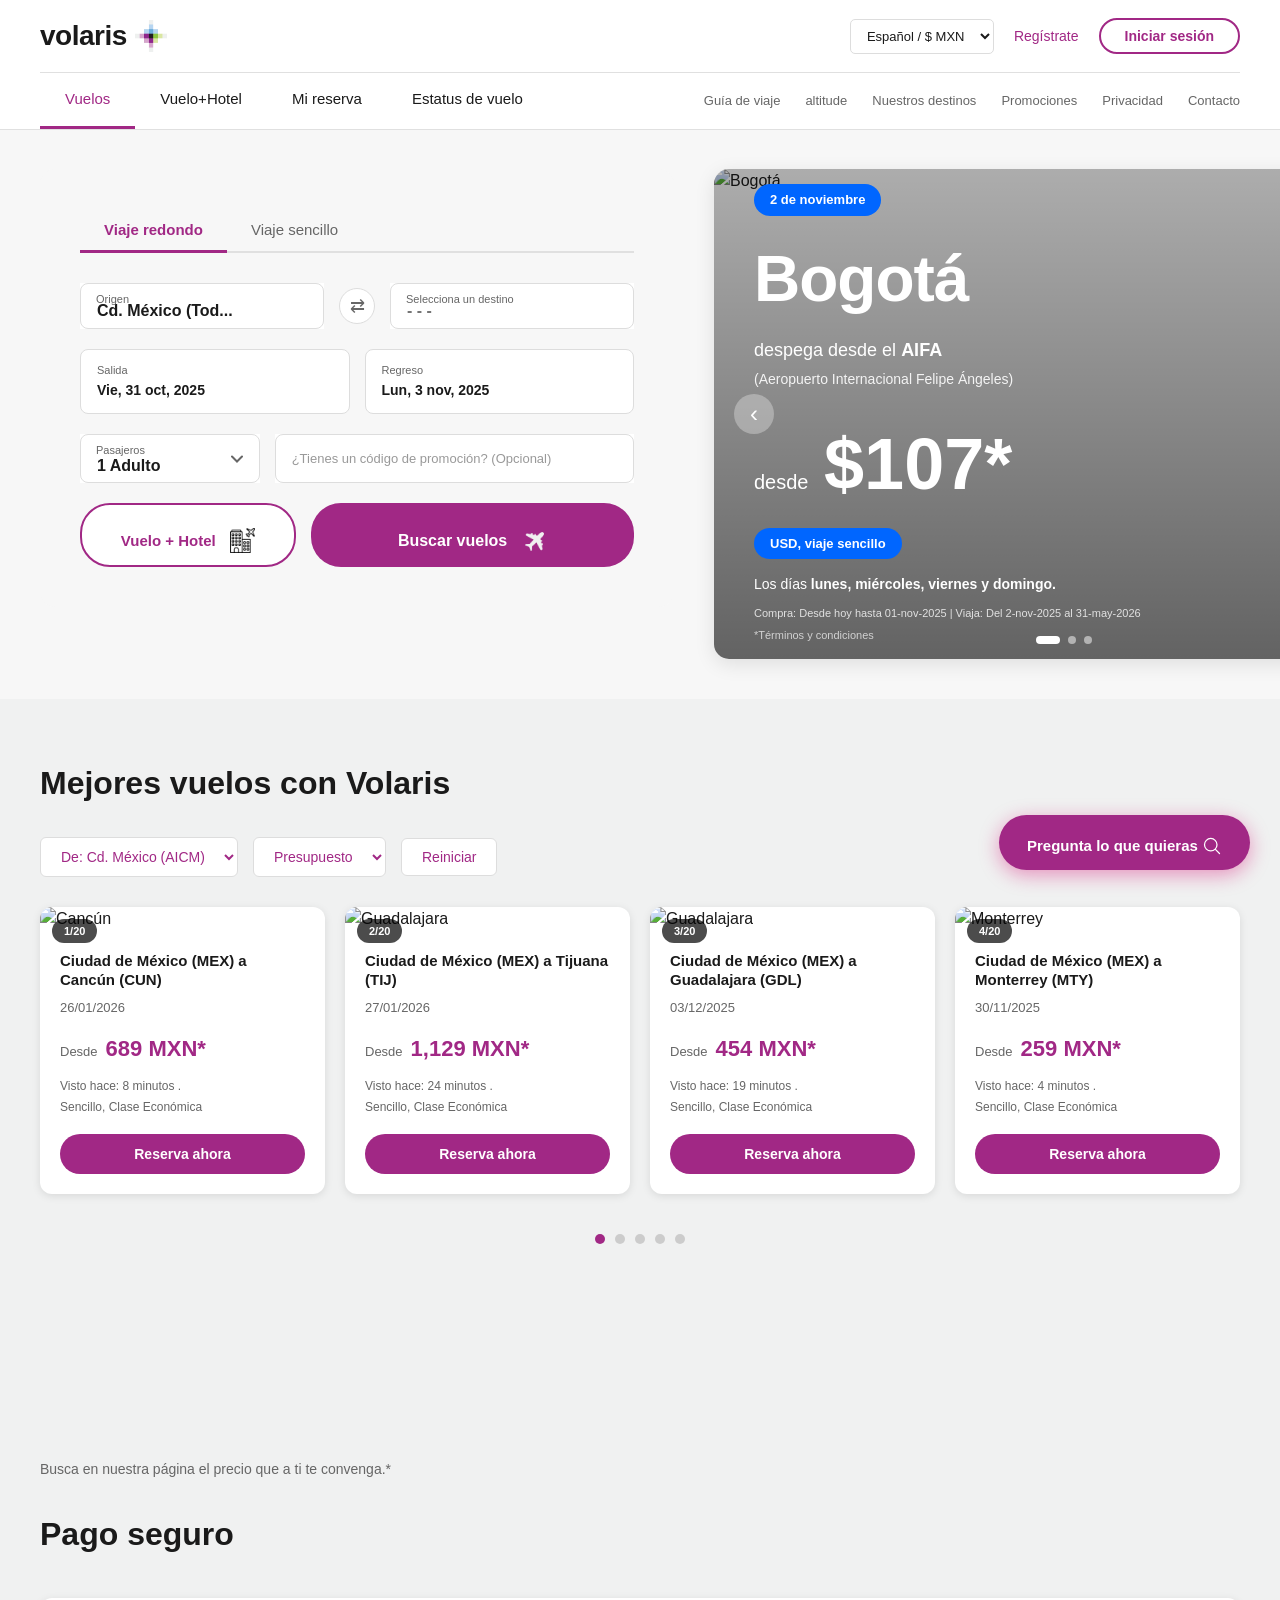
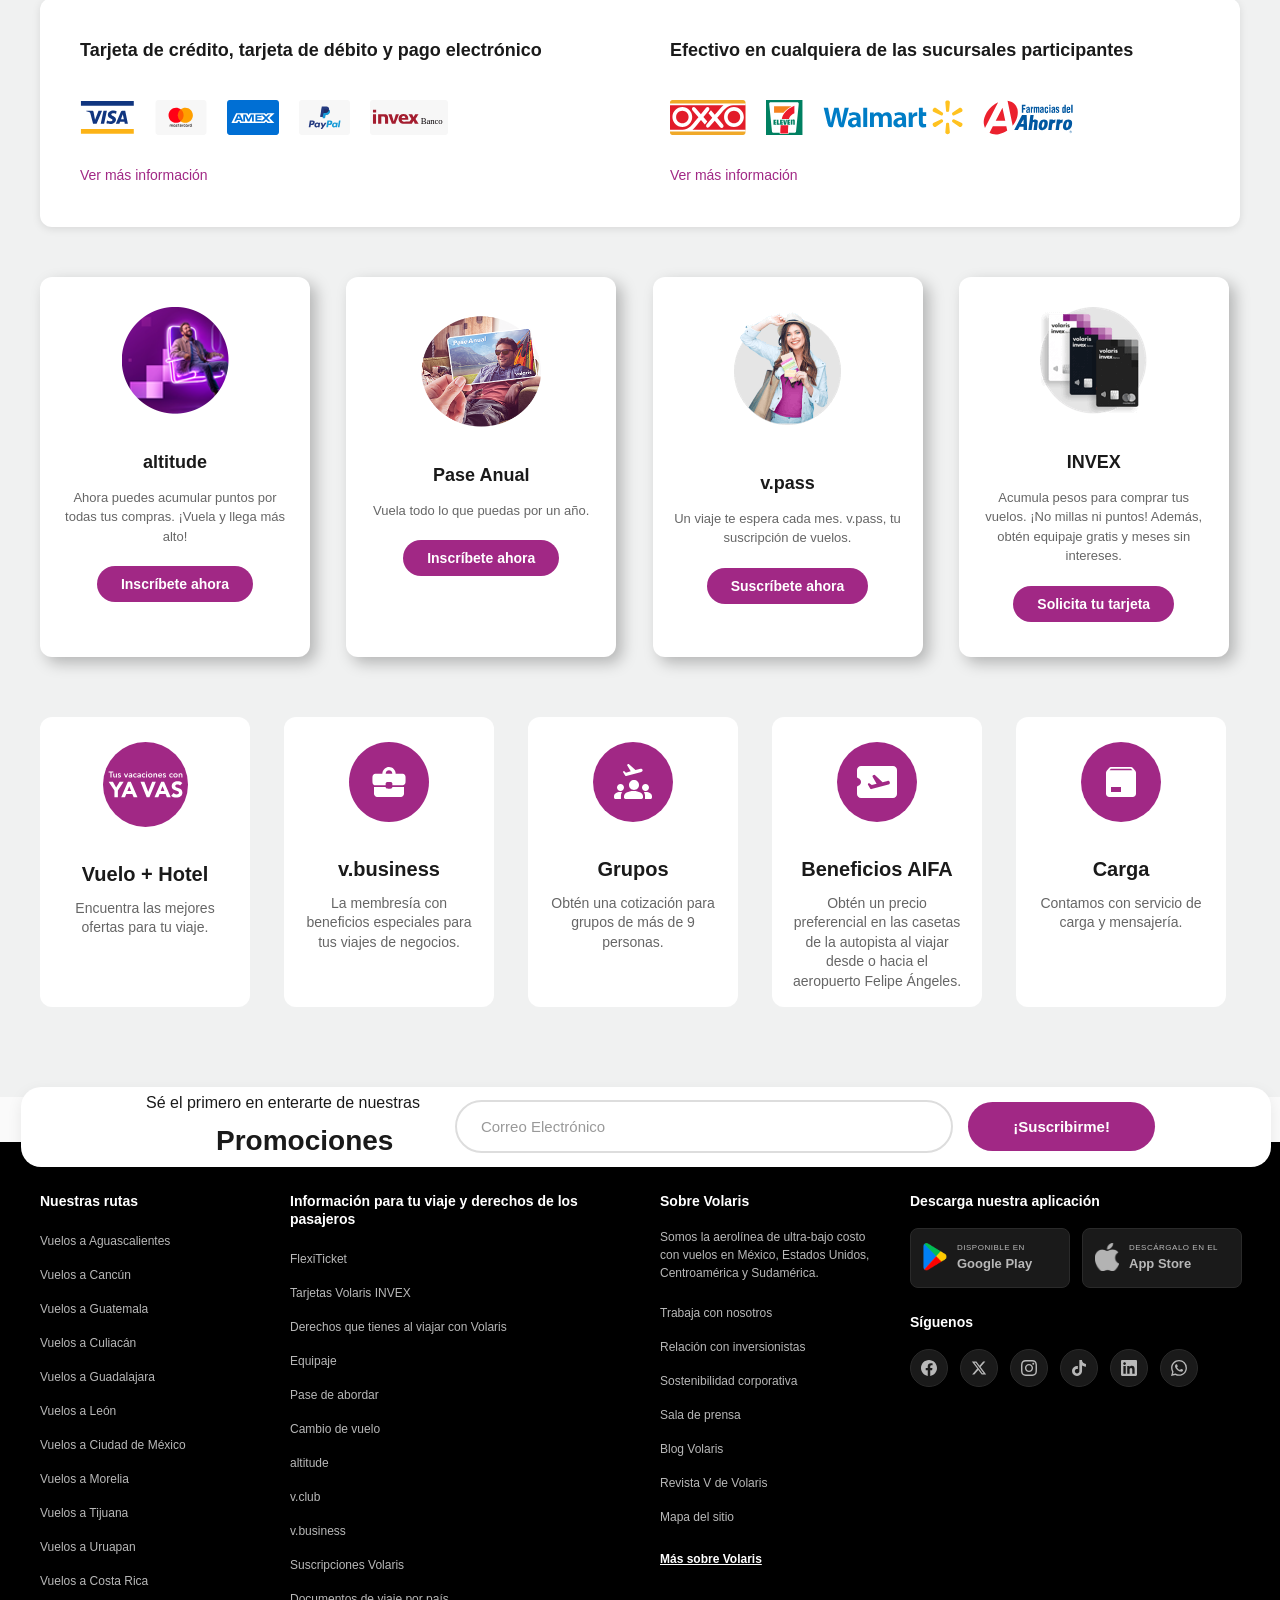
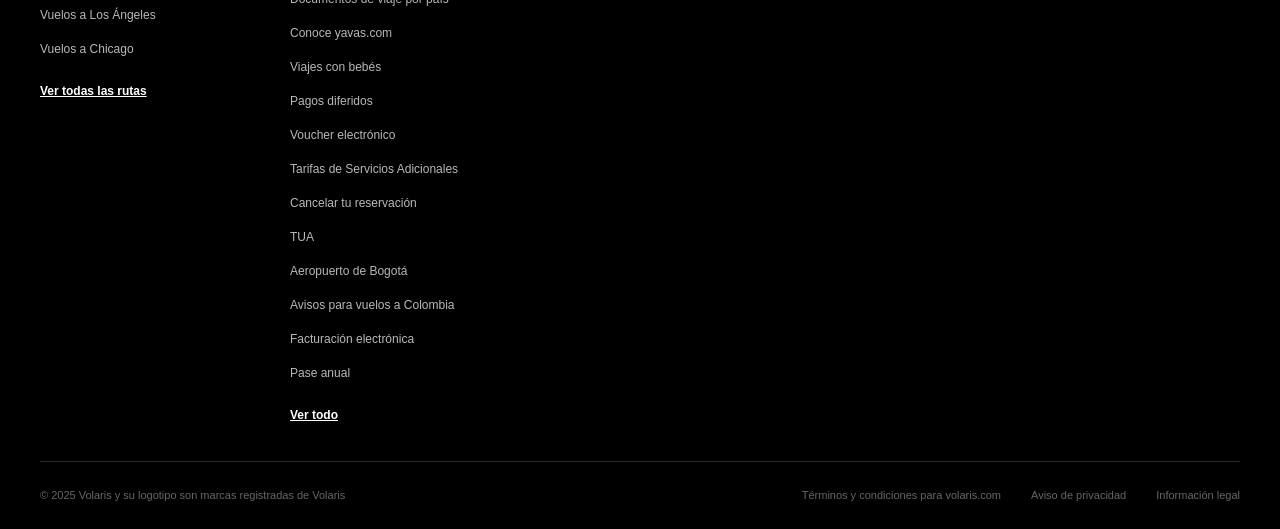
==== commit 76dafcb4: "Redireccionamiento" ====
--- a/index.html
+++ b/index.html
@@ -28,7 +28,7 @@
             <div class="fila-inferior-header">
                 <nav class="menu-principal">
                     <a href="#" class="link-menu activo" data-tab="seccion_reserva">Vuelos</a>
-                    <a href="#" class="link-menu" data-tab="vuelo-hotel">Vuelo+Hotel</a>
+                    <a href="vuelo-hotel/index.html" class="link-menu">Vuelo+Hotel</a>
                     <a href="#" class="link-menu" data-tab="mi-reserva">Mi reserva</a>
                     <a href="#" class="link-menu" data-tab="estatus-vuelo">Estatus de vuelo</a>
                 </nav>
--- a/styles.css
+++ b/styles.css
@@ -1298,14 +1298,13 @@
     display: none;
   }
 }
-
 .tab-seccion {
-  display: none; /* Oculto por defecto */
+  display: none;
 }
 
 .tab-seccion.active {
-  display: block; /* Solo el activo se muestra */
-  animation: fadeIn 0.4s; /* Animación suave */
+  display: block;
+  animation: fadeIn 0.4s;
 }
 
 /* Sección Administra tus viajes */
@@ -1314,10 +1313,14 @@
   min-height: 500px;
   margin-top: 128.5px;
   width: 100%;
-  display: flex;
   align-items: center;
   overflow: hidden;
 }
+
+#mi-reserva.active {
+  display: flex; /* ← AGREGAR ESTO */
+}
+
 .contenedor-administra-viajes {
   max-width: 100%;
   margin: 0 auto;
@@ -1517,23 +1520,28 @@
 }
 /* Sección Estatus de Vuelo */
 #estatus-vuelo {
-  background-image: url('https://fotografias-neox.atresmedia.com/clipping/cmsimages02/2021/06/29/65057A7F-99D1-4680-AB14-E1E8DD50DEFE/60.jpg?crop=1920,1080,x0,y184&width=640&height=360&optimize=high&format=webply');
+  background-image: url("https://fotografias-neox.atresmedia.com/clipping/cmsimages02/2021/06/29/65057A7F-99D1-4680-AB14-E1E8DD50DEFE/60.jpg?crop=1920,1080,x0,y184&width=640&height=360&optimize=high&format=webply");
   background-size: cover;
   background-position: center;
   background-repeat: no-repeat;
   min-height: 600px;
   padding: 60px 0;
   position: relative;
+  margin-top: 128.5px;
 }
 
 #estatus-vuelo::before {
-  content: '';
+  content: "";
   position: absolute;
   top: 0;
   left: 0;
   right: 0;
   bottom: 0;
-  background: linear-gradient(135deg, rgba(74, 31, 88, 0.7), rgba(42, 23, 60, 0.85));
+  background: linear-gradient(
+    135deg,
+    rgba(74, 31, 88, 0.7),
+    rgba(42, 23, 60, 0.85)
+  );
   z-index: 1;
 }
 
